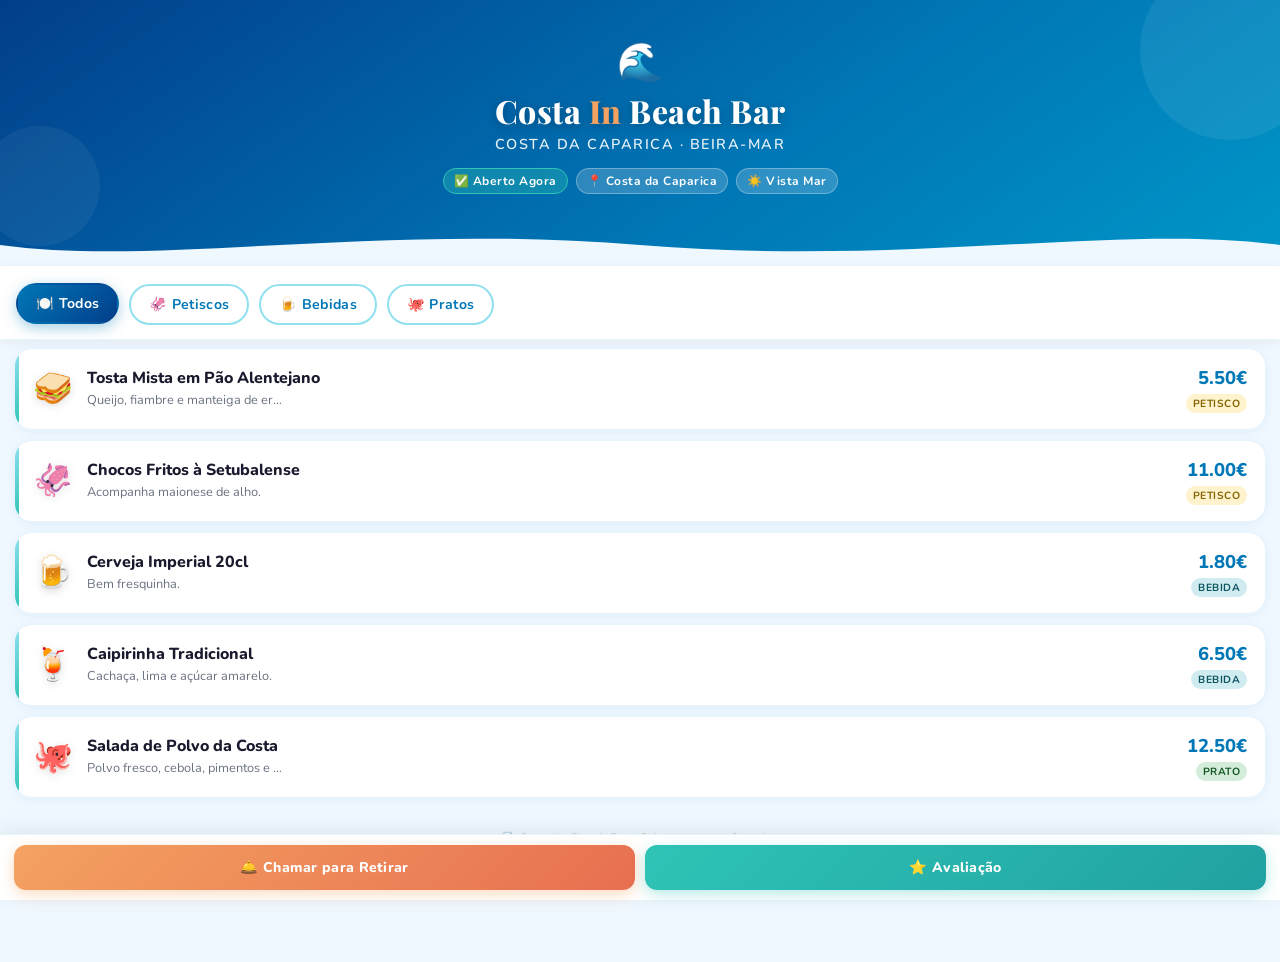
==== index.html @ e895577c "🌊 Costa In Beach Bar — Ementa digital com design beach bar" ====
<!DOCTYPE html>
<html lang="pt">
<head>
  <meta charset="UTF-8">
  <meta name="viewport" content="width=device-width, initial-scale=1.0">

  <!-- SEO Básico para Pesquisa Local -->
  <title>Costa In Beach Bar | Ementa & Reservas</title>
  <meta name="description" content="Desfrute dos melhores petiscos, bebidas e refeições à beira-mar na Costa da Caparica. Faça a sua reserva online.">
  <meta name="keywords" content="beach bar caparica, restaurante praia caparica, ementa costa in, reservas praia">
  <meta name="theme-color" content="#0077b6">

  <!-- SEO Avançado: Dados Estruturados Schema.org para o Google -->
  <script type="application/ld+json">
  {
    "@context": "https://schema.org",
    "@type": "BarOrPub",
    "name": "Costa In Beach Bar",
    "image": "https://oddmenu.com/images/default.jpg",
    "telephone": "+351912345678",
    "address": {
      "@type": "PostalAddress",
      "addressLocality": "Costa da Caparica",
      "addressRegion": "Setúbal",
      "addressCountry": "PT"
    },
    "servesCuisine": ["Petiscos", "Bebidas", "Peixe Fresco"],
    "priceRange": "€€"
  }
  </script>

  <link rel="stylesheet" href="style.css">
</head>
<body>

  <!-- ===== CABEÇALHO ===== -->
  <header class="header">
    <div class="header-logo">🌊</div>
    <h1>Costa <span>In</span> Beach Bar</h1>
    <p class="header-sub">Costa da Caparica · Beira-Mar</p>
    <div class="header-badges">
      <span class="badge badge-open">✅ Aberto Agora</span>
      <span class="badge">📍 Costa da Caparica</span>
      <span class="badge">☀️ Vista Mar</span>
    </div>

    <!-- Onda decorativa no fundo do header -->
    <div class="wave-container">
      <svg viewBox="0 0 1200 44" preserveAspectRatio="none" xmlns="http://www.w3.org/2000/svg">
        <path d="M0,22 C150,44 350,0 600,22 C850,44 1050,0 1200,22 L1200,44 L0,44 Z" fill="#f0f8ff"/>
      </svg>
    </div>
  </header>

  <!-- ===== FILTRO DE CATEGORIAS ===== -->
  <nav class="categories" id="categoryTabs">
    <button class="tab active" onclick="filtrarMenu('todos')">🍽️ Todos</button>
    <button class="tab" onclick="filtrarMenu('Petiscos')">🦑 Petiscos</button>
    <button class="tab" onclick="filtrarMenu('Bebidas')">🍺 Bebidas</button>
    <button class="tab" onclick="filtrarMenu('Pratos')">🐙 Pratos</button>
  </nav>

  <!-- ===== LISTA DE ITENS DO MENU ===== -->
  <main class="menu-container" id="menuList">
    <!-- Itens inseridos dinamicamente pelo JavaScript -->
  </main>

  <!-- Footer discreto -->
  <footer class="footer">🌊 Costa In Beach Bar · Feito com ♥ na Caparica</footer>

  <!-- ===== AÇÕES RÁPIDAS ===== -->
  <div class="action-bar">
    <button class="btn btn-call" onclick="abrirModalChamar()">🛎️ Chamar para Retirar</button>
    <button class="btn btn-review" onclick="abrirModalAvaliacao()">⭐ Avaliação</button>
  </div>

  <!-- ===== MODAL: Chamar para Retirar ===== -->
  <div id="modalChamar" class="modal">
    <div class="modal-content">
      <h3>🛎️ Chamar Funcionário</h3>
      <p>Indica a tua mesa ou nome para sabermos quem retirar o pedido:</p>
      <input type="text" id="identificacaoCliente" placeholder="Ex: Mesa 4 ou João">
      <button class="btn btn-call" onclick="enviarChamadaWhatsApp()">📲 Enviar no WhatsApp</button>
      <button class="btn btn-close" onclick="fecharModais()">Cancelar</button>
    </div>
  </div>

  <!-- ===== MODAL: Agradecimento + Google Review ===== -->
  <div id="modalAvaliacao" class="modal">
    <div class="modal-content">
      <h3>⭐ Agradecimento & Avaliação</h3>
      <p>Insere o telemóvel do cliente para enviar um agradecimento com o link de avaliação do Google:</p>
      <input type="tel" id="telefoneCliente" placeholder="Ex: 351912345678">
      <button class="btn btn-review" onclick="enviarLinkAvaliacao()">💬 Enviar via WhatsApp</button>
      <button class="btn btn-close" onclick="fecharModais()">Fechar</button>
    </div>
  </div>

  <script src="app.js"></script>
</body>
</html>
---- style.css ----
/* ============================================================
   Costa In Beach Bar — Design System
   Paleta: Oceano Azul + Areia Dourada + Coral Tropical
   ============================================================ */

@import url('https://fonts.googleapis.com/css2?family=Playfair+Display:wght@700;800&family=Nunito:wght@400;600;700;800&display=swap');

:root {
  --ocean:      #0077b6;
  --ocean-deep: #023e8a;
  --ocean-light:#90e0ef;
  --ocean-pale: #caf0f8;
  --sand:       #f4a261;
  --sand-light: #fef3e2;
  --coral:      #e63946;
  --coral-soft: #ff6b6b;
  --teal:       #2ec4b6;
  --white:      #ffffff;
  --text:       #1a1a2e;
  --text-muted: #6b7280;
  --bg:         #f0f8ff;
  --card-bg:    #ffffff;
  --radius-lg:  18px;
  --radius-md:  12px;
  --shadow-sm:  0 2px 10px rgba(0,119,182,0.08);
  --shadow-md:  0 6px 24px rgba(0,119,182,0.14);
  --shadow-lg:  0 12px 40px rgba(0,119,182,0.18);
}

* {
  margin: 0;
  padding: 0;
  box-sizing: border-box;
}

body {
  font-family: 'Nunito', -apple-system, sans-serif;
  background: var(--bg);
  color: var(--text);
  padding-bottom: 100px;
  min-height: 100vh;
}

/* ============================================================
   HEADER — Gradiente Oceano com onda SVG no fundo
   ============================================================ */
.header {
  position: relative;
  background: linear-gradient(145deg, var(--ocean-deep) 0%, var(--ocean) 60%, #0096c7 100%);
  color: var(--white);
  text-align: center;
  padding: 36px 20px 72px;
  overflow: hidden;
}

/* Círculos decorativos de brilho */
.header::before {
  content: '';
  position: absolute;
  top: -40px; right: -40px;
  width: 180px; height: 180px;
  border-radius: 50%;
  background: rgba(255,255,255,0.07);
}

.header::after {
  content: '';
  position: absolute;
  bottom: 20px; left: -20px;
  width: 120px; height: 120px;
  border-radius: 50%;
  background: rgba(255,255,255,0.05);
}

.header-logo {
  font-size: 2.4rem;
  margin-bottom: 4px;
  position: relative;
  z-index: 1;
}

.header h1 {
  font-family: 'Playfair Display', serif;
  font-size: 2rem;
  font-weight: 800;
  letter-spacing: 0.5px;
  line-height: 1.1;
  position: relative;
  z-index: 1;
  text-shadow: 0 2px 10px rgba(0,0,0,0.25);
}

.header h1 span {
  color: var(--sand);
}

.header-sub {
  font-size: 0.9rem;
  font-weight: 600;
  margin-top: 6px;
  opacity: 0.9;
  letter-spacing: 1.5px;
  text-transform: uppercase;
  position: relative;
  z-index: 1;
}

/* Badge aberto/location */
.header-badges {
  display: flex;
  justify-content: center;
  gap: 8px;
  margin-top: 14px;
  flex-wrap: wrap;
  position: relative;
  z-index: 1;
}

.badge {
  background: rgba(255,255,255,0.18);
  border: 1px solid rgba(255,255,255,0.3);
  backdrop-filter: blur(4px);
  color: #fff;
  font-size: 0.75rem;
  font-weight: 700;
  padding: 4px 10px;
  border-radius: 20px;
  letter-spacing: 0.5px;
}

.badge-open {
  background: rgba(46, 196, 182, 0.35);
  border-color: var(--teal);
  color: #fff;
}

/* Onda SVG no fundo do header */
.wave-container {
  position: absolute;
  bottom: -1px; left: 0; right: 0;
  line-height: 0;
  z-index: 2;
}

.wave-container svg {
  display: block;
  width: 100%;
  height: 44px;
}

/* ============================================================
   CATEGORIAS — Tabs com scroll horizontal
   ============================================================ */
.categories {
  display: flex;
  overflow-x: auto;
  gap: 10px;
  padding: 18px 16px 14px;
  background: var(--white);
  border-bottom: 1px solid #e8f4fb;
  scrollbar-width: none;
  -ms-overflow-style: none;
  position: sticky;
  top: 0;
  z-index: 10;
  box-shadow: 0 2px 12px rgba(0,0,0,0.06);
}

.categories::-webkit-scrollbar { display: none; }

.tab {
  display: flex;
  align-items: center;
  gap: 6px;
  padding: 9px 18px;
  border: 2px solid var(--ocean-light);
  border-radius: 24px;
  background: transparent;
  color: var(--ocean);
  cursor: pointer;
  white-space: nowrap;
  font-weight: 700;
  font-size: 0.88rem;
  font-family: 'Nunito', sans-serif;
  transition: all 0.22s ease;
  letter-spacing: 0.3px;
}

.tab:hover {
  border-color: var(--ocean);
  background: var(--ocean-pale);
  transform: translateY(-1px);
}

.tab.active {
  background: linear-gradient(135deg, var(--ocean) 0%, var(--ocean-deep) 100%);
  border-color: transparent;
  color: var(--white);
  box-shadow: 0 4px 14px rgba(0,119,182,0.35);
  transform: translateY(-1px);
}

/* ============================================================
   SECTION LABEL (cabeçalho da categoria)
   ============================================================ */
.section-label {
  display: flex;
  align-items: center;
  gap: 10px;
  padding: 20px 16px 8px;
  color: var(--ocean-deep);
}

.section-label span {
  font-family: 'Playfair Display', serif;
  font-size: 1.15rem;
  font-weight: 700;
}

.section-label::after {
  content: '';
  flex: 1;
  height: 2px;
  background: linear-gradient(90deg, var(--ocean-light), transparent);
  border-radius: 2px;
}

/* ============================================================
   MENU — Cards
   ============================================================ */
.menu-container {
  padding: 8px 14px 16px;
  display: flex;
  flex-direction: column;
  gap: 10px;
}

.menu-card {
  display: flex;
  justify-content: space-between;
  align-items: center;
  background: var(--card-bg);
  padding: 16px 18px;
  border-radius: var(--radius-lg);
  box-shadow: var(--shadow-sm);
  border: 1.5px solid #e8f4fb;
  transition: all 0.22s ease;
  gap: 12px;
  position: relative;
  overflow: hidden;
}

.menu-card::before {
  content: '';
  position: absolute;
  top: 0; left: 0;
  width: 4px; height: 100%;
  background: linear-gradient(180deg, var(--ocean-light), var(--teal));
  border-radius: 4px 0 0 4px;
}

.menu-card:hover {
  box-shadow: var(--shadow-md);
  border-color: var(--ocean-light);
  transform: translateY(-2px);
}

.menu-card-left {
  display: flex;
  align-items: center;
  gap: 14px;
  flex: 1;
  min-width: 0;
}

.menu-emoji {
  font-size: 2rem;
  flex-shrink: 0;
  line-height: 1;
  filter: drop-shadow(0 2px 4px rgba(0,0,0,0.12));
}

.menu-info {
  min-width: 0;
}

.menu-info h4 {
  font-size: 1rem;
  font-weight: 800;
  margin-bottom: 3px;
  color: var(--text);
  line-height: 1.3;
}

.menu-info p {
  font-size: 0.8rem;
  color: var(--text-muted);
  line-height: 1.4;
  white-space: nowrap;
  overflow: hidden;
  text-overflow: ellipsis;
  max-width: 200px;
}

.menu-price-wrap {
  display: flex;
  flex-direction: column;
  align-items: flex-end;
  gap: 4px;
  flex-shrink: 0;
}

.menu-price {
  font-weight: 800;
  font-size: 1.15rem;
  color: var(--ocean);
  font-family: 'Nunito', sans-serif;
  white-space: nowrap;
}

.menu-tag {
  font-size: 0.65rem;
  font-weight: 700;
  padding: 2px 7px;
  border-radius: 10px;
  text-transform: uppercase;
  letter-spacing: 0.5px;
}

.menu-tag-petisco  { background: #fff3cd; color: #856404; }
.menu-tag-bebida   { background: #d1ecf1; color: #0c5460; }
.menu-tag-prato    { background: #d4edda; color: #155724; }

/* ============================================================
   BARRA FIXA INFERIOR
   ============================================================ */
.action-bar {
  position: fixed;
  bottom: 0;
  left: 0;
  right: 0;
  background: var(--white);
  border-top: 1.5px solid #e8f4fb;
  display: flex;
  padding: 10px 14px;
  gap: 10px;
  box-shadow: 0 -4px 20px rgba(0,0,0,0.08);
  z-index: 100;
}

.btn {
  flex: 1;
  display: flex;
  align-items: center;
  justify-content: center;
  gap: 7px;
  padding: 13px 10px;
  border: none;
  border-radius: var(--radius-md);
  font-size: 0.88rem;
  font-weight: 800;
  font-family: 'Nunito', sans-serif;
  cursor: pointer;
  transition: all 0.2s ease;
  letter-spacing: 0.3px;
}

.btn:active {
  transform: scale(0.96);
}

.btn-call {
  background: linear-gradient(135deg, #f4a261 0%, #e76f51 100%);
  color: var(--white);
  box-shadow: 0 4px 14px rgba(244,162,97,0.4);
}

.btn-call:hover {
  box-shadow: 0 6px 20px rgba(244,162,97,0.5);
  transform: translateY(-1px);
}

.btn-review {
  background: linear-gradient(135deg, var(--teal) 0%, #21a1a1 100%);
  color: var(--white);
  box-shadow: 0 4px 14px rgba(46,196,182,0.35);
}

.btn-review:hover {
  box-shadow: 0 6px 20px rgba(46,196,182,0.45);
  transform: translateY(-1px);
}

.btn-close {
  background: #f1f5f9;
  color: var(--text-muted);
  margin-top: 4px;
}

/* ============================================================
   MODAIS
   ============================================================ */
.modal {
  display: none;
  position: fixed;
  top: 0; left: 0; width: 100%; height: 100%;
  background: rgba(2,62,138,0.45);
  backdrop-filter: blur(5px);
  justify-content: center;
  align-items: flex-end;
  padding: 0;
  z-index: 999;
  animation: fadeInModal 0.2s ease;
}

@keyframes fadeInModal {
  from { opacity: 0; }
  to   { opacity: 1; }
}

.modal-content {
  background: var(--white);
  padding: 28px 24px 32px;
  border-radius: 24px 24px 0 0;
  width: 100%;
  max-width: 480px;
  display: flex;
  flex-direction: column;
  gap: 12px;
  animation: slideUp 0.28s cubic-bezier(0.34, 1.56, 0.64, 1);
  position: relative;
}

@keyframes slideUp {
  from { transform: translateY(100%); }
  to   { transform: translateY(0); }
}

/* Puxador do modal */
.modal-content::before {
  content: '';
  display: block;
  width: 44px; height: 5px;
  background: #d1d9e0;
  border-radius: 3px;
  margin: -12px auto 8px;
}

.modal-content h3 {
  font-family: 'Playfair Display', serif;
  font-size: 1.3rem;
  color: var(--ocean-deep);
  font-weight: 700;
  text-align: center;
}

.modal-content p {
  font-size: 0.88rem;
  color: var(--text-muted);
  text-align: center;
  line-height: 1.5;
}

.modal-content input {
  padding: 14px 16px;
  border: 2px solid #e2e8f0;
  border-radius: var(--radius-md);
  font-size: 1rem;
  font-family: 'Nunito', sans-serif;
  font-weight: 600;
  transition: border-color 0.2s;
  outline: none;
  color: var(--text);
}

.modal-content input:focus {
  border-color: var(--ocean-light);
  box-shadow: 0 0 0 3px rgba(0,119,182,0.1);
}

.modal-content input::placeholder {
  color: #b0b9c5;
  font-weight: 500;
}

/* ============================================================
   EMPTY STATE
   ============================================================ */
.empty-state {
  text-align: center;
  padding: 48px 24px;
  color: var(--text-muted);
}

.empty-state .empty-icon {
  font-size: 3rem;
  margin-bottom: 12px;
}

.empty-state p {
  font-size: 0.95rem;
  font-weight: 600;
}

/* ============================================================
   FOOTER SIMPLES
   ============================================================ */
.footer {
  text-align: center;
  padding: 16px;
  font-size: 0.75rem;
  color: #adb5bd;
  font-weight: 600;
  letter-spacing: 0.5px;
}
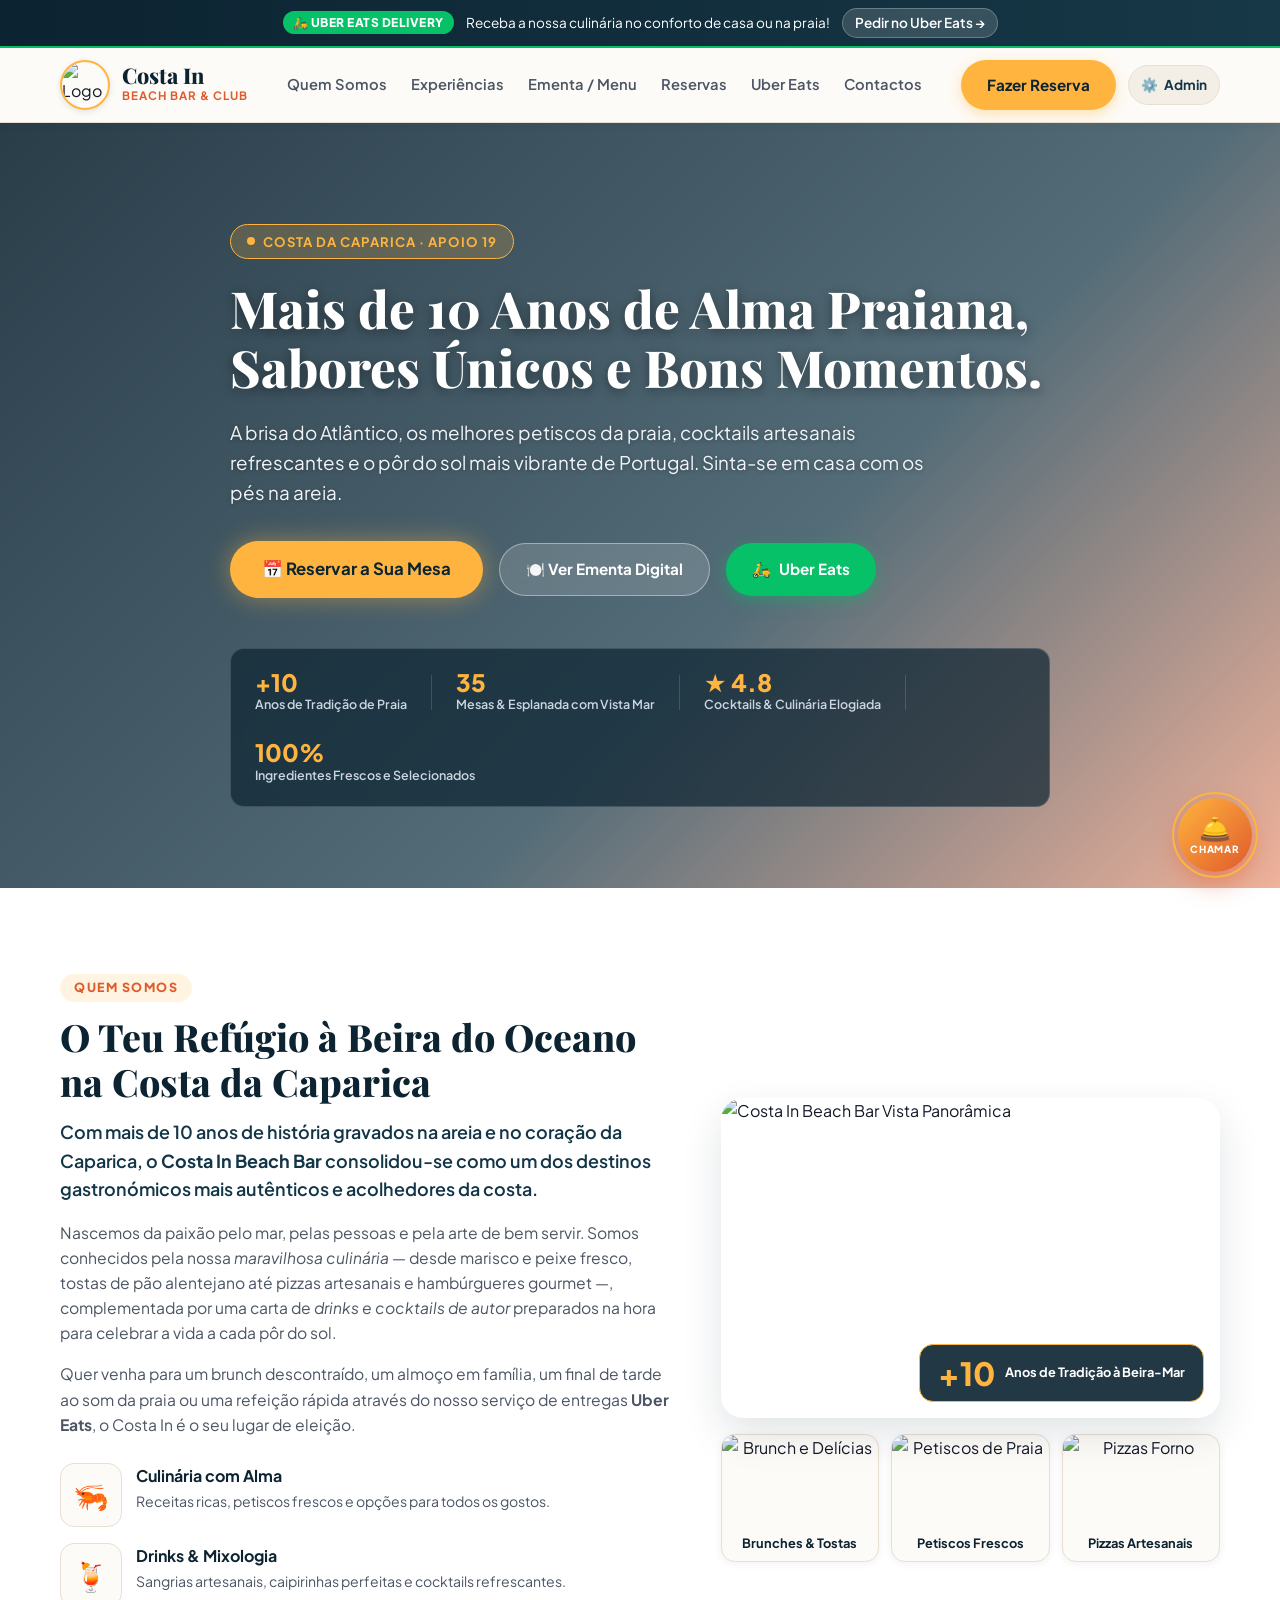
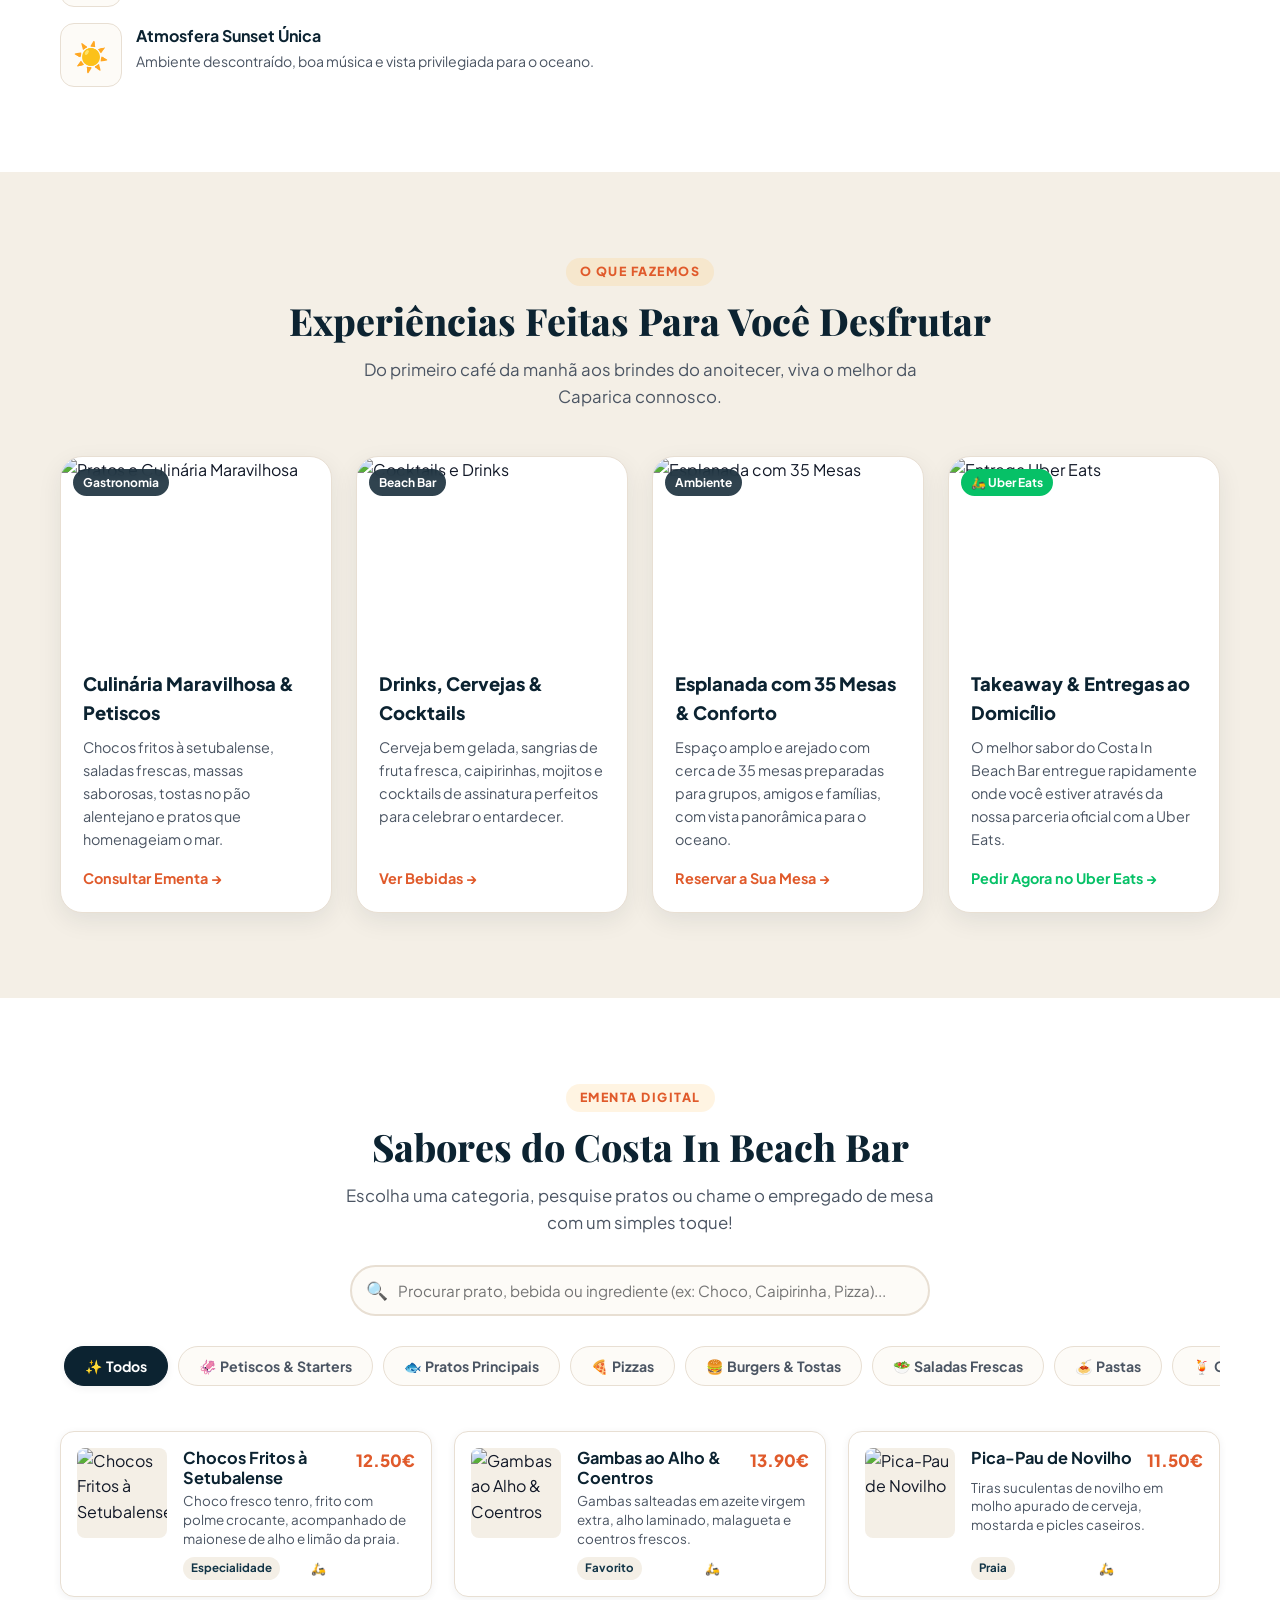
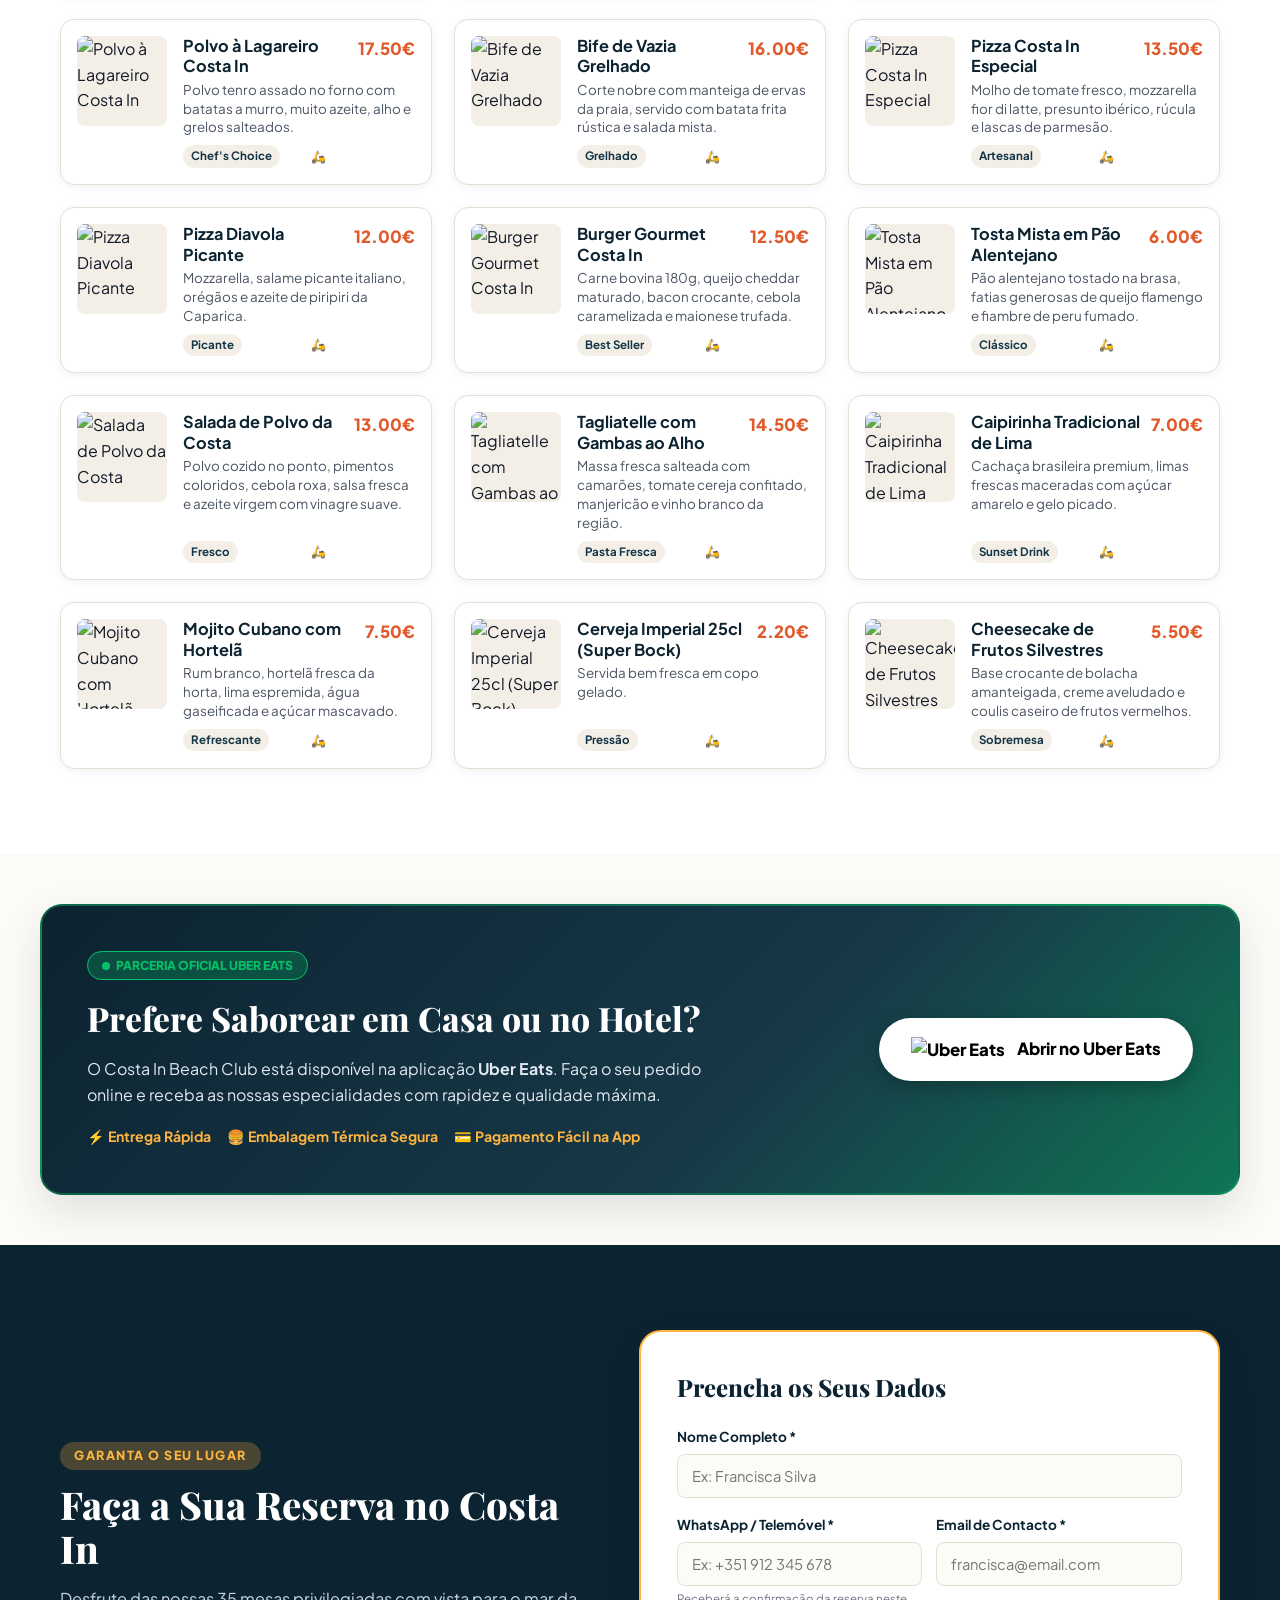
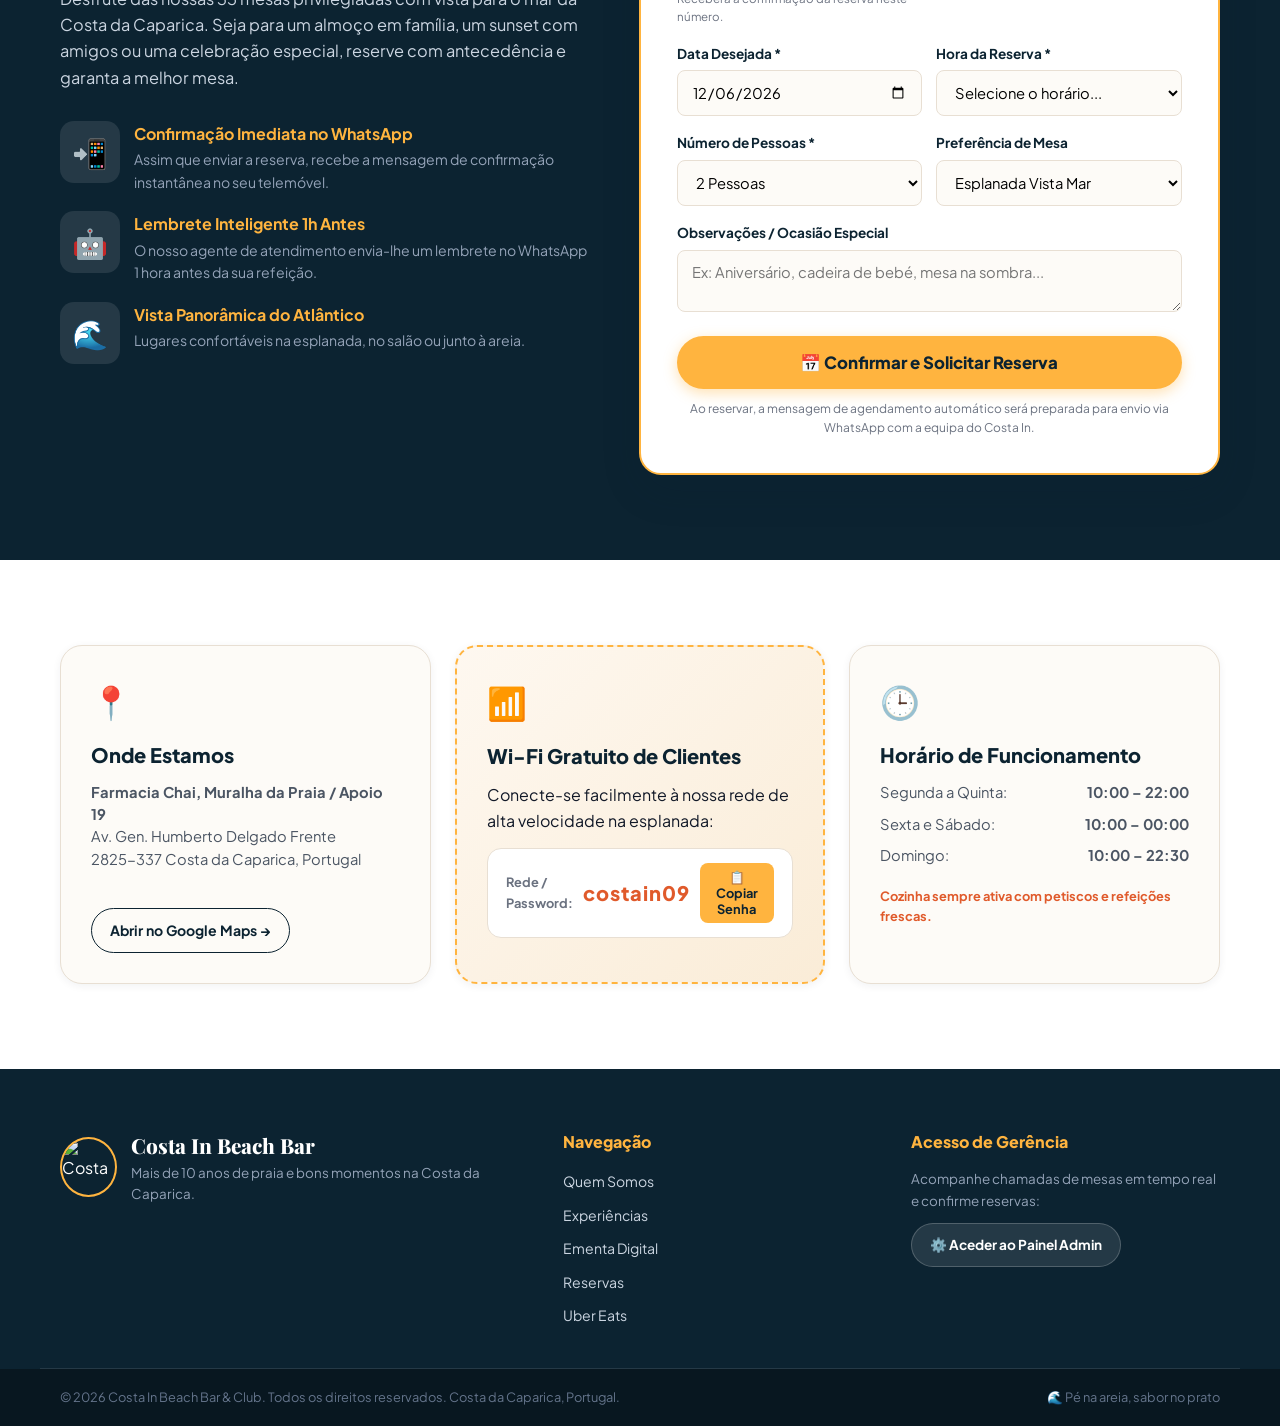
==== commit 0483ac91: "feat: landing page completa, ementa digital, reservas e painel admin em tempo real" ====
--- a/index.html
+++ b/index.html
@@ -2,100 +2,622 @@
 <html lang="pt">
 <head>
   <meta charset="UTF-8">
-  <meta name="viewport" content="width=device-width, initial-scale=1.0">
-
-  <!-- SEO Básico para Pesquisa Local -->
-  <title>Costa In Beach Bar | Ementa & Reservas</title>
-  <meta name="description" content="Desfrute dos melhores petiscos, bebidas e refeições à beira-mar na Costa da Caparica. Faça a sua reserva online.">
-  <meta name="keywords" content="beach bar caparica, restaurante praia caparica, ementa costa in, reservas praia">
-  <meta name="theme-color" content="#0077b6">
-
-  <!-- SEO Avançado: Dados Estruturados Schema.org para o Google -->
-  <script type="application/ld+json">
-  {
-    "@context": "https://schema.org",
-    "@type": "BarOrPub",
-    "name": "Costa In Beach Bar",
-    "image": "https://oddmenu.com/images/default.jpg",
-    "telephone": "+351912345678",
-    "address": {
-      "@type": "PostalAddress",
-      "addressLocality": "Costa da Caparica",
-      "addressRegion": "Setúbal",
-      "addressCountry": "PT"
-    },
-    "servesCuisine": ["Petiscos", "Bebidas", "Peixe Fresco"],
-    "priceRange": "€€"
-  }
-  </script>
+  <meta name="viewport" content="width=device-width, initial-scale=1.0, maximum-scale=5.0">
+
+  <!-- SEO & Metadados -->
+  <title>Costa In Beach Bar & Club | Costa da Caparica</title>
+  <meta name="description" content="Com mais de 10 anos de praia na Costa da Caparica, o Costa In Beach Bar é conhecido pela sua culinária maravilhosa, drinks únicos, sunsets inesquecíveis e entregas pelo Uber Eats.">
+  <meta name="keywords" content="costa in beach bar, costa da caparica restaurante, beach club caparica, reservas costa in, uber eats costa in beach bar">
+  <meta name="theme-color" content="#ffb43f">
+
+  <!-- Google Fonts: Playfair Display + Rubik + Plus Jakarta Sans -->
+  <link rel="preconnect" href="https://fonts.googleapis.com">
+  <link rel="preconnect" href="https://fonts.gstatic.com" crossorigin>
+  <link href="https://fonts.googleapis.com/css2?family=Playfair+Display:ital,wght@0,600;0,700;0,800;1,600&family=Plus+Jakarta+Sans:wght@400;500;600;700;800&family=Rubik:wght@400;500;600;700&display=swap" rel="stylesheet">
 
   <link rel="stylesheet" href="style.css">
 </head>
 <body>
 
-  <!-- ===== CABEÇALHO ===== -->
-  <header class="header">
-    <div class="header-logo">🌊</div>
-    <h1>Costa <span>In</span> Beach Bar</h1>
-    <p class="header-sub">Costa da Caparica · Beira-Mar</p>
-    <div class="header-badges">
-      <span class="badge badge-open">✅ Aberto Agora</span>
-      <span class="badge">📍 Costa da Caparica</span>
-      <span class="badge">☀️ Vista Mar</span>
-    </div>
-
-    <!-- Onda decorativa no fundo do header -->
-    <div class="wave-container">
-      <svg viewBox="0 0 1200 44" preserveAspectRatio="none" xmlns="http://www.w3.org/2000/svg">
-        <path d="M0,22 C150,44 350,0 600,22 C850,44 1050,0 1200,22 L1200,44 L0,44 Z" fill="#f0f8ff"/>
-      </svg>
+  <!-- ===== BARRA SUPERIOR: UBER EATS DELIVERY ===== -->
+  <aside class="top-announcement">
+    <div class="container announcement-content">
+      <span class="delivery-badge">🛵 UBER EATS DELIVERY</span>
+      <p>Receba a nossa culinária no conforto de casa ou na praia!</p>
+      <a href="https://www.ubereats.com/pt-en/store/costa-in-beach-club/j9DAntXeTrCOyTynN_Exfg?srsltid=AYCX9vIeUFoIWbxunwOSEhuOVMgpFiL8JHHTA4WefKUHWAuq8098JEnL" 
+         target="_blank" rel="noopener noreferrer" class="btn-ubereats-sm">
+        Pedir no Uber Eats &rarr;
+      </a>
+    </div>
+  </aside>
+
+  <!-- ===== CABEÇALHO / NAVBAR ===== -->
+  <header class="navbar" id="navbar">
+    <div class="container nav-container">
+      <a href="#hero" class="nav-logo">
+        <img src="https://dyj6gt4964deb.cloudfront.net/images/1d1ddb83-065b-4f1d-8e0c-fffc8f2f9fbe.jpeg" alt="Logo Costa In Beach Bar" class="logo-img">
+        <div class="logo-text">
+          <span class="brand-title">Costa In</span>
+          <span class="brand-sub">Beach Bar & Club</span>
+        </div>
+      </a>
+
+      <!-- Menu de Navegação Desktop -->
+      <nav class="nav-links">
+        <a href="#quem-somos">Quem Somos</a>
+        <a href="#servicos">Experiências</a>
+        <a href="#menu-secao">Ementa / Menu</a>
+        <a href="#reservas">Reservas</a>
+        <a href="#ubereats">Uber Eats</a>
+        <a href="#localizacao">Contactos</a>
+      </nav>
+
+      <!-- Botões de Ação na Nav -->
+      <div class="nav-actions">
+        <a href="#reservas" class="btn btn-primary">Fazer Reserva</a>
+        <a href="admin.html" class="btn-admin-link" title="Área de Gerência / Administrador">
+          <span class="admin-icon">⚙️</span>
+          <span class="admin-label">Admin</span>
+        </a>
+      </div>
+
+      <!-- Menu Mobile Hambúrguer -->
+      <button class="mobile-menu-btn" id="mobileMenuBtn" aria-label="Abrir Menu">
+        <span></span>
+        <span></span>
+        <span></span>
+      </button>
+    </div>
+
+    <!-- Gaveta Mobile -->
+    <div class="mobile-drawer" id="mobileDrawer">
+      <a href="#quem-somos" class="mobile-link">Quem Somos</a>
+      <a href="#servicos" class="mobile-link">Experiências</a>
+      <a href="#menu-secao" class="mobile-link">Ementa / Menu</a>
+      <a href="#reservas" class="mobile-link">Fazer Reserva</a>
+      <a href="https://www.ubereats.com/pt-en/store/costa-in-beach-club/j9DAntXeTrCOyTynN_Exfg?srsltid=AYCX9vIeUFoIWbxunwOSEhuOVMgpFiL8JHHTA4WefKUHWAuq8098JEnL" target="_blank" class="mobile-link uber-highlight">🛵 Pedir no Uber Eats</a>
+      <a href="#localizacao" class="mobile-link">Onde Estamos & Wi-Fi</a>
+      <a href="admin.html" class="mobile-link admin-nav-link">⚙️ Painel do Gerente (Admin)</a>
     </div>
   </header>
 
-  <!-- ===== FILTRO DE CATEGORIAS ===== -->
-  <nav class="categories" id="categoryTabs">
-    <button class="tab active" onclick="filtrarMenu('todos')">🍽️ Todos</button>
-    <button class="tab" onclick="filtrarMenu('Petiscos')">🦑 Petiscos</button>
-    <button class="tab" onclick="filtrarMenu('Bebidas')">🍺 Bebidas</button>
-    <button class="tab" onclick="filtrarMenu('Pratos')">🐙 Pratos</button>
-  </nav>
-
-  <!-- ===== LISTA DE ITENS DO MENU ===== -->
-  <main class="menu-container" id="menuList">
-    <!-- Itens inseridos dinamicamente pelo JavaScript -->
-  </main>
-
-  <!-- Footer discreto -->
-  <footer class="footer">🌊 Costa In Beach Bar · Feito com ♥ na Caparica</footer>
-
-  <!-- ===== AÇÕES RÁPIDAS ===== -->
-  <div class="action-bar">
-    <button class="btn btn-call" onclick="abrirModalChamar()">🛎️ Chamar para Retirar</button>
-    <button class="btn btn-review" onclick="abrirModalAvaliacao()">⭐ Avaliação</button>
+  <!-- ===== HERO SECTION ===== -->
+  <section class="hero" id="hero">
+    <div class="hero-overlay"></div>
+    <div class="container hero-content">
+      <div class="hero-tag">
+        <span class="pulse-dot"></span> Costa da Caparica · Apoio 19
+      </div>
+      <h1 class="hero-title">Mais de 10 Anos de Alma Praiana, Sabores Únicos e Bons Momentos.</h1>
+      <p class="hero-desc">
+        A brisa do Atlântico, os melhores petiscos da praia, cocktails artesanais refrescantes e o pôr do sol mais vibrante de Portugal. Sinta-se em casa com os pés na areia.
+      </p>
+
+      <div class="hero-buttons">
+        <a href="#reservas" class="btn btn-hero-primary">📅 Reservar a Sua Mesa</a>
+        <a href="#menu-secao" class="btn btn-hero-secondary">🍽️ Ver Ementa Digital</a>
+        <a href="https://www.ubereats.com/pt-en/store/costa-in-beach-club/j9DAntXeTrCOyTynN_Exfg?srsltid=AYCX9vIeUFoIWbxunwOSEhuOVMgpFiL8JHHTA4WefKUHWAuq8098JEnL" 
+           target="_blank" rel="noopener noreferrer" class="btn btn-hero-uber">
+          <span>🛵</span> Uber Eats
+        </a>
+      </div>
+
+      <!-- Quick Highlights Bar -->
+      <div class="hero-stats">
+        <div class="stat-item">
+          <span class="stat-number">+10</span>
+          <span class="stat-label">Anos de Tradição de Praia</span>
+        </div>
+        <div class="stat-divider"></div>
+        <div class="stat-item">
+          <span class="stat-number">35</span>
+          <span class="stat-label">Mesas & Esplanada com Vista Mar</span>
+        </div>
+        <div class="stat-divider"></div>
+        <div class="stat-item">
+          <span class="stat-number">★ 4.8</span>
+          <span class="stat-label">Cocktails & Culinária Elogiada</span>
+        </div>
+        <div class="stat-divider"></div>
+        <div class="stat-item">
+          <span class="stat-number">100%</span>
+          <span class="stat-label">Ingredientes Frescos e Selecionados</span>
+        </div>
+      </div>
+    </div>
+  </section>
+
+  <!-- ===== QUEM SOMOS NÓS ===== -->
+  <section class="about-section" id="quem-somos">
+    <div class="container about-grid">
+      <div class="about-text-col">
+        <div class="section-badge">QUEM SOMOS</div>
+        <h2 class="section-title">O Teu Refúgio à Beira do Oceano na Costa da Caparica</h2>
+        <p class="about-lead">
+          Com mais de 10 anos de história gravados na areia e no coração da Caparica, o <strong>Costa In Beach Bar</strong> consolidou-se como um dos destinos gastronómicos mais autênticos e acolhedores da costa.
+        </p>
+        <p class="about-paragraph">
+          Nascemos da paixão pelo mar, pelas pessoas e pela arte de bem servir. Somos conhecidos pela nossa <em>maravilhosa culinária</em> — desde marisco e peixe fresco, tostas de pão alentejano até pizzas artesanais e hambúrgueres gourmet —, complementada por uma carta de <em>drinks e cocktails de autor</em> preparados na hora para celebrar a vida a cada pôr do sol.
+        </p>
+        <p class="about-paragraph">
+          Quer venha para um brunch descontraído, um almoço em família, um final de tarde ao som da praia ou uma refeição rápida através do nosso serviço de entregas <strong>Uber Eats</strong>, o Costa In é o seu lugar de eleição.
+        </p>
+        <div class="about-features">
+          <div class="feature-item">
+            <span class="feature-icon">🦐</span>
+            <div>
+              <h4>Culinária com Alma</h4>
+              <p>Receitas ricas, petiscos frescos e opções para todos os gostos.</p>
+            </div>
+          </div>
+          <div class="feature-item">
+            <span class="feature-icon">🍹</span>
+            <div>
+              <h4>Drinks & Mixologia</h4>
+              <p>Sangrias artesanais, caipirinhas perfeitas e cocktails refrescantes.</p>
+            </div>
+          </div>
+          <div class="feature-item">
+            <span class="feature-icon">☀️</span>
+            <div>
+              <h4>Atmosfera Sunset Única</h4>
+              <p>Ambiente descontraído, boa música e vista privilegiada para o oceano.</p>
+            </div>
+          </div>
+        </div>
+      </div>
+
+      <div class="about-visual-col">
+        <div class="about-card-banner">
+          <img src="https://dyj6gt4964deb.cloudfront.net/images/16230ac9-dcb9-4224-a988-2d61c60b96ae.jpeg" alt="Costa In Beach Bar Vista Panorâmica" class="about-main-photo">
+          <div class="experience-badge">
+            <span class="badge-big">+10</span>
+            <span class="badge-text">Anos de Tradição à Beira-Mar</span>
+          </div>
+        </div>
+        <div class="about-mini-cards">
+          <div class="mini-card">
+            <img src="https://dyj6gt4964deb.cloudfront.net/images/b74eb4ca-c085-456d-945c-a983a25785ca.jpeg" alt="Brunch e Delícias">
+            <span>Brunches & Tostas</span>
+          </div>
+          <div class="mini-card">
+            <img src="https://dyj6gt4964deb.cloudfront.net/images/7bf22938-6efb-432b-8ce4-8428edd068f8.jpeg" alt="Petiscos de Praia">
+            <span>Petiscos Frescos</span>
+          </div>
+          <div class="mini-card">
+            <img src="https://dyj6gt4964deb.cloudfront.net/images/77c7336b-3959-4d14-812f-0f8b8b951a5c.jpeg" alt="Pizzas Forno">
+            <span>Pizzas Artesanais</span>
+          </div>
+        </div>
+      </div>
+    </div>
+  </section>
+
+  <!-- ===== NOSSOS SERVIÇOS & EXPERIÊNCIAS ===== -->
+  <section class="services-section" id="servicos">
+    <div class="container">
+      <div class="section-header text-center">
+        <span class="section-badge">O QUE FAZEMOS</span>
+        <h2 class="section-title">Experiências Feitas Para Você Desfrutar</h2>
+        <p class="section-subtitle">Do primeiro café da manhã aos brindes do anoitecer, viva o melhor da Caparica connosco.</p>
+      </div>
+
+      <div class="services-grid">
+        <!-- Serviço 1: Petiscos & Gastronomia -->
+        <article class="service-card">
+          <div class="service-img-wrap">
+            <img src="https://dyj6gt4964deb.cloudfront.net/images/7f4e0499-f35c-4fec-a4e7-69a370eb5e8b.jpeg" alt="Pratos e Culinária Maravilhosa">
+            <span class="service-tag">Gastronomia</span>
+          </div>
+          <div class="service-info">
+            <h3>Culinária Maravilhosa & Petiscos</h3>
+            <p>Chocos fritos à setubalense, saladas frescas, massas saborosas, tostas no pão alentejano e pratos que homenageiam o mar.</p>
+            <a href="#menu-secao" class="service-link">Consultar Ementa &rarr;</a>
+          </div>
+        </article>
+
+        <!-- Serviço 2: Cocktails & Sunset Bar -->
+        <article class="service-card">
+          <div class="service-img-wrap">
+            <img src="https://dyj6gt4964deb.cloudfront.net/images/ebe04665-e7f2-4e4e-8679-c4f14237f811.jpeg" alt="Cocktails e Drinks">
+            <span class="service-tag">Beach Bar</span>
+          </div>
+          <div class="service-info">
+            <h3>Drinks, Cervejas & Cocktails</h3>
+            <p>Cerveja bem gelada, sangrias de fruta fresca, caipirinhas, mojitos e cocktails de assinatura perfeitos para celebrar o entardecer.</p>
+            <a href="#menu-secao" class="service-link">Ver Bebidas &rarr;</a>
+          </div>
+        </article>
+
+        <!-- Serviço 3: Esplanada e Mesas Pé na Areia -->
+        <article class="service-card">
+          <div class="service-img-wrap">
+            <img src="https://dyj6gt4964deb.cloudfront.net/images/crop-a8266a99-cc0c-4fb9-a9aa-31f64d62c3c0.jpeg" alt="Esplanada com 35 Mesas">
+            <span class="service-tag">Ambiente</span>
+          </div>
+          <div class="service-info">
+            <h3>Esplanada com 35 Mesas & Conforto</h3>
+            <p>Espaço amplo e arejado com cerca de 35 mesas preparadas para grupos, amigos e famílias, com vista panorâmica para o oceano.</p>
+            <a href="#reservas" class="service-link">Reservar a Sua Mesa &rarr;</a>
+          </div>
+        </article>
+
+        <!-- Serviço 4: Entregas Uber Eats -->
+        <article class="service-card highlight-uber-card">
+          <div class="service-img-wrap">
+            <img src="https://dyj6gt4964deb.cloudfront.net/images/4764230c-1660-4584-9dee-2276d61021ac.jpeg" alt="Entrega Uber Eats">
+            <span class="service-tag uber-tag">🛵 Uber Eats</span>
+          </div>
+          <div class="service-info">
+            <h3>Takeaway & Entregas ao Domicílio</h3>
+            <p>O melhor sabor do Costa In Beach Bar entregue rapidamente onde você estiver através da nossa parceria oficial com a Uber Eats.</p>
+            <a href="https://www.ubereats.com/pt-en/store/costa-in-beach-club/j9DAntXeTrCOyTynN_Exfg?srsltid=AYCX9vIeUFoIWbxunwOSEhuOVMgpFiL8JHHTA4WefKUHWAuq8098JEnL" target="_blank" rel="noopener noreferrer" class="service-link uber-green-link">Pedir Agora no Uber Eats &rarr;</a>
+          </div>
+        </article>
+      </div>
+    </div>
+  </section>
+
+  <!-- ===== EMENTA DIGITAL / MENU ===== -->
+  <section class="menu-section" id="menu-secao">
+    <div class="container">
+      <div class="section-header text-center">
+        <span class="section-badge">EMENTA DIGITAL</span>
+        <h2 class="section-title">Sabores do Costa In Beach Bar</h2>
+        <p class="section-subtitle">Escolha uma categoria, pesquise pratos ou chame o empregado de mesa com um simples toque!</p>
+      </div>
+
+      <!-- Barra de Pesquisa de Itens -->
+      <div class="menu-search-wrapper">
+        <div class="search-input-box">
+          <span class="search-icon">🔍</span>
+          <input type="search" id="menuSearchInput" placeholder="Procurar prato, bebida ou ingrediente (ex: Choco, Caipirinha, Pizza)...">
+        </div>
+      </div>
+
+      <!-- Tabs de Categorias (Alinhadas ao cardápio original do Costa In) -->
+      <div class="category-scroll-container">
+        <div class="category-tabs" id="menuTabs">
+          <button class="cat-pill active" data-category="todos">✨ Todos</button>
+          <button class="cat-pill" data-category="Petiscos">🦑 Petiscos & Starters</button>
+          <button class="cat-pill" data-category="Pratos">🐟 Pratos Principais</button>
+          <button class="cat-pill" data-category="Pizzas">🍕 Pizzas</button>
+          <button class="cat-pill" data-category="Burgers">🍔 Burgers & Tostas</button>
+          <button class="cat-pill" data-category="Saladas">🥗 Saladas Frescas</button>
+          <button class="cat-pill" data-category="Pastas">🍝 Pastas</button>
+          <button class="cat-pill" data-category="Bebidas">🍹 Cocktails & Bebidas</button>
+          <button class="cat-pill" data-category="Sobremesas">🍰 Sobremesas</button>
+        </div>
+      </div>
+
+      <!-- Container Dinâmico dos Cards do Menu -->
+      <div class="menu-grid" id="menuGrid">
+        <!-- Injetado via app.js -->
+      </div>
+    </div>
+  </section>
+
+  <!-- ===== DESTAQUE UBER EATS ===== -->
+  <section class="ubereats-banner-section" id="ubereats">
+    <div class="container ubereats-box">
+      <div class="ubereats-text">
+        <div class="uber-badge-inline">
+          <span class="uber-dot"></span> PARCERIA OFICIAL UBER EATS
+        </div>
+        <h2>Prefere Saborear em Casa ou no Hotel?</h2>
+        <p>
+          O Costa In Beach Club está disponível na aplicação <strong>Uber Eats</strong>. Faça o seu pedido online e receba as nossas especialidades com rapidez e qualidade máxima.
+        </p>
+        <div class="uber-perks">
+          <span>⚡ Entrega Rápida</span>
+          <span>🍔 Embalagem Térmica Segura</span>
+          <span>💳 Pagamento Fácil na App</span>
+        </div>
+      </div>
+      <div class="ubereats-action-col">
+        <a href="https://www.ubereats.com/pt-en/store/costa-in-beach-club/j9DAntXeTrCOyTynN_Exfg?srsltid=AYCX9vIeUFoIWbxunwOSEhuOVMgpFiL8JHHTA4WefKUHWAuq8098JEnL" 
+           target="_blank" rel="noopener noreferrer" class="btn-uber-big">
+          <img src="https://upload.wikimedia.org/wikipedia/commons/b/b2/Uber_Eats_2020_logo.svg" alt="Uber Eats" class="uber-logo-svg">
+          <span>Abrir no Uber Eats</span>
+        </a>
+      </div>
+    </div>
+  </section>
+
+  <!-- ===== FORMULÁRIO DE RESERVAS ===== -->
+  <section class="reservation-section" id="reservas">
+    <div class="container">
+      <div class="reservation-wrapper">
+        <div class="reservation-info-col">
+          <span class="section-badge badge-light">GARANTA O SEU LUGAR</span>
+          <h2 class="reservation-title">Faça a Sua Reserva no Costa In</h2>
+          <p class="reservation-desc">
+            Desfrute das nossas 35 mesas privilegiadas com vista para o mar da Costa da Caparica. Seja para um almoço em família, um sunset com amigos ou uma celebração especial, reserve com antecedência e garanta a melhor mesa.
+          </p>
+
+          <div class="reservation-perks-list">
+            <div class="r-perk">
+              <span class="r-icon">📲</span>
+              <div>
+                <strong>Confirmação Imediata no WhatsApp</strong>
+                <p>Assim que enviar a reserva, recebe a mensagem de confirmação instantânea no seu telemóvel.</p>
+              </div>
+            </div>
+            <div class="r-perk">
+              <span class="r-icon">🤖</span>
+              <div>
+                <strong>Lembrete Inteligente 1h Antes</strong>
+                <p>O nosso agente de atendimento envia-lhe um lembrete no WhatsApp 1 hora antes da sua refeição.</p>
+              </div>
+            </div>
+            <div class="r-perk">
+              <span class="r-icon">🌊</span>
+              <div>
+                <strong>Vista Panorâmica do Atlântico</strong>
+                <p>Lugares confortáveis na esplanada, no salão ou junto à areia.</p>
+              </div>
+            </div>
+          </div>
+        </div>
+
+        <div class="reservation-form-col">
+          <form class="reservation-form" id="formReserva">
+            <h3 class="form-title">Preencha os Seus Dados</h3>
+
+            <div class="form-group">
+              <label for="resNome">Nome Completo *</label>
+              <input type="text" id="resNome" required placeholder="Ex: Francisca Silva">
+            </div>
+
+            <div class="form-row">
+              <div class="form-group">
+                <label for="resWhatsapp">WhatsApp / Telemóvel *</label>
+                <input type="tel" id="resWhatsapp" required placeholder="Ex: +351 912 345 678">
+                <small class="field-hint">Receberá a confirmação da reserva neste número.</small>
+              </div>
+              <div class="form-group">
+                <label for="resEmail">Email de Contacto *</label>
+                <input type="email" id="resEmail" required placeholder="francisca@email.com">
+              </div>
+            </div>
+
+            <div class="form-row">
+              <div class="form-group">
+                <label for="resData">Data Desejada *</label>
+                <input type="date" id="resData" required>
+              </div>
+              <div class="form-group">
+                <label for="resHora">Hora da Reserva *</label>
+                <select id="resHora" required>
+                  <option value="">Selecione o horário...</option>
+                  <option value="12:00">12:00 (Almoço)</option>
+                  <option value="12:30">12:30</option>
+                  <option value="13:00">13:00</option>
+                  <option value="13:30">13:30</option>
+                  <option value="14:00">14:00</option>
+                  <option value="14:30">14:30</option>
+                  <option value="15:00">15:00</option>
+                  <option value="17:00">17:00 (Sunset / Drinks)</option>
+                  <option value="18:00">18:00</option>
+                  <option value="19:00">19:00 (Jantar)</option>
+                  <option value="19:30">19:30</option>
+                  <option value="20:00">20:00</option>
+                  <option value="20:30">20:30</option>
+                  <option value="21:00">21:00</option>
+                </select>
+              </div>
+            </div>
+
+            <div class="form-row">
+              <div class="form-group">
+                <label for="resPessoas">Número de Pessoas *</label>
+                <select id="resPessoas" required>
+                  <option value="1">1 Pessoa</option>
+                  <option value="2" selected>2 Pessoas</option>
+                  <option value="3">3 Pessoas</option>
+                  <option value="4">4 Pessoas</option>
+                  <option value="5">5 Pessoas</option>
+                  <option value="6">6 Pessoas</option>
+                  <option value="7">7 Pessoas</option>
+                  <option value="8">8+ Pessoas (Grupo)</option>
+                </select>
+              </div>
+              <div class="form-group">
+                <label for="resZona">Preferência de Mesa</label>
+                <select id="resZona">
+                  <option value="Esplanada Vista Mar">Esplanada Vista Mar</option>
+                  <option value="Pé na Areia">Zona Pé na Areia</option>
+                  <option value="Salão Interior">Interior / Acolhedor</option>
+                </select>
+              </div>
+            </div>
+
+            <div class="form-group">
+              <label for="resObs">Observações / Ocasião Especial</label>
+              <textarea id="resObs" rows="2" placeholder="Ex: Aniversário, cadeira de bebé, mesa na sombra..."></textarea>
+            </div>
+
+            <button type="submit" class="btn btn-submit-reserva" id="btnSubmitReserva">
+              <span>📅 Confirmar e Solicitar Reserva</span>
+            </button>
+            <p class="form-footer-notice">
+              Ao reservar, a mensagem de agendamento automático será preparada para envio via WhatsApp com a equipa do Costa In.
+            </p>
+          </form>
+        </div>
+      </div>
+    </div>
+  </section>
+
+  <!-- ===== LOCALIZAÇÃO, MAPA & WI-FI ===== -->
+  <section class="location-section" id="localizacao">
+    <div class="container">
+      <div class="location-grid">
+        <div class="location-card">
+          <span class="location-icon">📍</span>
+          <h3>Onde Estamos</h3>
+          <p class="location-address">
+            <strong>Farmacia Chai, Muralha da Praia / Apoio 19</strong><br>
+            Av. Gen. Humberto Delgado Frente<br>
+            2825-337 Costa da Caparica, Portugal
+          </p>
+          <a href="http://maps.google.com/?q=Farmacia Chai, Muralha da Praia /Apoio 19, Av. Gen. Humberto Delgado Frente, 2825-337 Costa da Caparica, Costa da Caparica, Portugal" 
+             target="_blank" rel="noopener noreferrer" class="btn btn-outline-map">
+            Abrir no Google Maps &rarr;
+          </a>
+        </div>
+
+        <div class="location-card wifi-highlight-card">
+          <span class="location-icon">📶</span>
+          <h3>Wi-Fi Gratuito de Clientes</h3>
+          <p>Conecte-se facilmente à nossa rede de alta velocidade na esplanada:</p>
+          <div class="wifi-box">
+            <span class="wifi-label">Rede / Password:</span>
+            <span class="wifi-code" id="wifiPass">costain09</span>
+            <button class="btn-copy-wifi" id="btnCopyWifi" onclick="copiarSenhaWifi()">
+              📋 Copiar Senha
+            </button>
+          </div>
+          <span class="wifi-copied-msg" id="wifiCopiedMsg">Senha copiada com sucesso!</span>
+        </div>
+
+        <div class="location-card">
+          <span class="location-icon">🕒</span>
+          <h3>Horário de Funcionamento</h3>
+          <ul class="hours-list">
+            <li><span>Segunda a Quinta:</span> <strong>10:00 – 22:00</strong></li>
+            <li><span>Sexta e Sábado:</span> <strong>10:00 – 00:00</strong></li>
+            <li><span>Domingo:</span> <strong>10:00 – 22:30</strong></li>
+            <li class="kitchen-note">Cozinha sempre ativa com petiscos e refeições frescas.</li>
+          </ul>
+        </div>
+      </div>
+    </div>
+  </section>
+
+  <!-- ===== RODAPÉ ===== -->
+  <footer class="footer-main">
+    <div class="container footer-container">
+      <div class="footer-brand">
+        <div class="footer-logo">
+          <img src="https://dyj6gt4964deb.cloudfront.net/images/1d1ddb83-065b-4f1d-8e0c-fffc8f2f9fbe.jpeg" alt="Costa In Logo" class="footer-logo-img">
+          <div>
+            <h3>Costa In Beach Bar</h3>
+            <p>Mais de 10 anos de praia e bons momentos na Costa da Caparica.</p>
+          </div>
+        </div>
+      </div>
+
+      <div class="footer-links">
+        <h4>Navegação</h4>
+        <ul>
+          <li><a href="#quem-somos">Quem Somos</a></li>
+          <li><a href="#servicos">Experiências</a></li>
+          <li><a href="#menu-secao">Ementa Digital</a></li>
+          <li><a href="#reservas">Reservas</a></li>
+          <li><a href="https://www.ubereats.com/pt-en/store/costa-in-beach-club/j9DAntXeTrCOyTynN_Exfg?srsltid=AYCX9vIeUFoIWbxunwOSEhuOVMgpFiL8JHHTA4WefKUHWAuq8098JEnL" target="_blank">Uber Eats</a></li>
+        </ul>
+      </div>
+
+      <div class="footer-admin-box">
+        <h4>Acesso de Gerência</h4>
+        <p>Acompanhe chamadas de mesas em tempo real e confirme reservas:</p>
+        <a href="admin.html" class="btn btn-footer-admin">
+          ⚙️ Aceder ao Painel Admin
+        </a>
+      </div>
+    </div>
+    <div class="footer-bottom">
+      <div class="container footer-bottom-flex">
+        <p>© 2026 Costa In Beach Bar & Club. Todos os direitos reservados. Costa da Caparica, Portugal.</p>
+        <span class="made-beach">🌊 Pé na areia, sabor no prato</span>
+      </div>
+    </div>
+  </footer>
+
+  <!-- ========================================================
+       BOTÃO FLUTUANTE REDONDO: "CHAMAR GARÇOM" (35 MESAS)
+       ======================================================== -->
+  <div class="floating-call-container">
+    <button class="btn-round-call" id="btnOpenCallModal" aria-label="Chamar Garçom">
+      <div class="bell-wave"></div>
+      <span class="call-icon">🛎️</span>
+      <span class="call-text">CHAMAR</span>
+    </button>
   </div>
 
-  <!-- ===== MODAL: Chamar para Retirar ===== -->
-  <div id="modalChamar" class="modal">
-    <div class="modal-content">
-      <h3>🛎️ Chamar Funcionário</h3>
-      <p>Indica a tua mesa ou nome para sabermos quem retirar o pedido:</p>
-      <input type="text" id="identificacaoCliente" placeholder="Ex: Mesa 4 ou João">
-      <button class="btn btn-call" onclick="enviarChamadaWhatsApp()">📲 Enviar no WhatsApp</button>
-      <button class="btn btn-close" onclick="fecharModais()">Cancelar</button>
+  <!-- MODAL: SELETOR DE MESA (1 A 35) & MOTIVO DA CHAMADA -->
+  <div class="modal-overlay" id="modalCallTable">
+    <div class="modal-dialog">
+      <button class="modal-close-btn" id="btnCloseCallModal">&times;</button>
+      
+      <div class="modal-header-icon">🛎️</div>
+      <h3 class="modal-title">Chamar Funcionário à Mesa</h3>
+      <p class="modal-subtitle">Indique a sua mesa para a nossa equipa atender de imediato:</p>
+
+      <form id="formCallWaiter">
+        <div class="table-selector-section">
+          <label class="modal-label">Selecione o Número da Sua Mesa (1 a 35):</label>
+          <div class="table-grid" id="tableGridContainer">
+            <!-- Gerado dinamicamente: Botões 1 a 35 -->
+          </div>
+          <input type="hidden" id="selectedTableNumber" value="" required>
+          <p class="table-selected-display" id="tableSelectedDisplay">Nenhuma mesa selecionada.</p>
+        </div>
+
+        <div class="form-group modal-reason-group">
+          <label class="modal-label" for="callReason">Qual é o motivo da chamada?</label>
+          <select id="callReason" class="modal-select">
+            <option value="Fazer Pedido">🍽️ Fazer novo pedido</option>
+            <option value="Pedir a Conta">💳 Pedir a conta</option>
+            <option value="Dúvida da Ementa">❓ Dúvida sobre a ementa</option>
+            <option value="Outro Auxílio">🙋 Outro auxílio</option>
+          </select>
+        </div>
+
+        <button type="submit" class="btn btn-confirm-call" id="btnConfirmCall">
+          🛎️ Chamar Garçom Agora
+        </button>
+      </form>
+
+      <!-- Mensagem de feedback após chamar -->
+      <div class="call-success-box" id="callSuccessBox" style="display: none;">
+        <span class="success-checkmark">✅</span>
+        <h4>Chamada Enviada com Sucesso!</h4>
+        <p id="callSuccessMsg">O alerta foi transmitido para o balcão. O nosso empregado de mesa já se dirige à sua mesa.</p>
+        <button class="btn btn-close-success" onclick="fecharModalChamada()">Entendido</button>
+      </div>
     </div>
   </div>
 
-  <!-- ===== MODAL: Agradecimento + Google Review ===== -->
-  <div id="modalAvaliacao" class="modal">
-    <div class="modal-content">
-      <h3>⭐ Agradecimento & Avaliação</h3>
-      <p>Insere o telemóvel do cliente para enviar um agradecimento com o link de avaliação do Google:</p>
-      <input type="tel" id="telefoneCliente" placeholder="Ex: 351912345678">
-      <button class="btn btn-review" onclick="enviarLinkAvaliacao()">💬 Enviar via WhatsApp</button>
-      <button class="btn btn-close" onclick="fecharModais()">Fechar</button>
+  <!-- MODAL DE CONFIRMAÇÃO DE RESERVA / WHATSAPP -->
+  <div class="modal-overlay" id="modalReservaConfirmada">
+    <div class="modal-dialog">
+      <button class="modal-close-btn" onclick="fecharModalReserva()">&times;</button>
+      <div class="modal-header-icon">🎉</div>
+      <h3 class="modal-title">Reserva Solicitada com Sucesso!</h3>
+      <p class="modal-subtitle" id="reservaFeedbackText">
+        Olá! O seu pedido de reserva foi registado e enviado para a nossa equipa.
+      </p>
+
+      <div class="reserva-summary-box" id="reservaSummaryBox">
+        <!-- Detalhes preenchidos via JS -->
+      </div>
+
+      <div class="whatsapp-prompt-box">
+        <p class="whatsapp-note">
+          📲 Deseja abrir a mensagem de agendamento diretamente no seu WhatsApp para confirmar de imediato com o gerente?
+        </p>
+        <a href="#" id="btnOpenWhatsAppDirect" target="_blank" class="btn btn-whatsapp-direct">
+          💬 Abrir WhatsApp e Enviar Mensagem
+        </a>
+      </div>
+
+      <button class="btn btn-close-modal-alt" onclick="fecharModalReserva()">Concluir</button>
     </div>
   </div>
 
+  <!-- Scripts -->
   <script src="app.js"></script>
 </body>
 </html>
--- a/style.css
+++ b/style.css
@@ -1,515 +1,2207 @@
 /* ============================================================
-   Costa In Beach Bar — Design System
-   Paleta: Oceano Azul + Areia Dourada + Coral Tropical
+   Costa In Beach Bar & Club — Design System
+   Paleta: Âmbar Dourado (#ffb43f) + Coral Gastronómico (#e05a2b) 
+           + Azul Atlântico (#0c2331) + Areia Suave (#fdfbf7)
    ============================================================ */
 
-@import url('https://fonts.googleapis.com/css2?family=Playfair+Display:wght@700;800&family=Nunito:wght@400;600;700;800&display=swap');
-
 :root {
-  --ocean:      #0077b6;
-  --ocean-deep: #023e8a;
-  --ocean-light:#90e0ef;
-  --ocean-pale: #caf0f8;
-  --sand:       #f4a261;
-  --sand-light: #fef3e2;
-  --coral:      #e63946;
-  --coral-soft: #ff6b6b;
-  --teal:       #2ec4b6;
-  --white:      #ffffff;
-  --text:       #1a1a2e;
-  --text-muted: #6b7280;
-  --bg:         #f0f8ff;
-  --card-bg:    #ffffff;
-  --radius-lg:  18px;
-  --radius-md:  12px;
-  --shadow-sm:  0 2px 10px rgba(0,119,182,0.08);
-  --shadow-md:  0 6px 24px rgba(0,119,182,0.14);
-  --shadow-lg:  0 12px 40px rgba(0,119,182,0.18);
-}
-
+  /* Cores Principais */
+  --color-amber:        #ffb43f;
+  --color-amber-hover:  #e59e2b;
+  --color-amber-light:  rgba(255, 180, 63, 0.15);
+  --color-coral:        #e05a2b;
+  --color-coral-hover:  #c84a1e;
+  --color-ocean-deep:   #0c2331;
+  --color-ocean-dark:   #123547;
+  --color-ocean-blue:   #0077b6;
+  --color-sand:         #fdfbf7;
+  --color-sand-alt:     #f4efe6;
+  --color-sand-border:  #e8dfd3;
+  --color-uber:         #06c167;
+  --color-uber-hover:   #05a356;
+  --color-danger:       #ef4444;
+  --color-success:      #10b981;
+  
+  /* Textos */
+  --text-primary:       #111827;
+  --text-secondary:     #4b5563;
+  --text-muted:         #6b7280;
+  --text-light:         #ffffff;
+
+  /* Tipografia */
+  --font-serif:         'Playfair Display', Georgia, serif;
+  --font-sans:          'Plus Jakarta Sans', 'Rubik', sans-serif;
+
+  /* Sombras & Raios */
+  --radius-sm:          8px;
+  --radius-md:          14px;
+  --radius-lg:          22px;
+  --radius-pill:        9999px;
+  --shadow-sm:          0 2px 8px rgba(12, 35, 49, 0.06);
+  --shadow-md:          0 8px 24px rgba(12, 35, 49, 0.08);
+  --shadow-lg:          0 16px 40px rgba(12, 35, 49, 0.12);
+  --shadow-glow:        0 0 25px rgba(255, 180, 63, 0.45);
+
+  --transition-fast:    0.2s ease;
+  --transition-normal:  0.3s cubic-bezier(0.16, 1, 0.3, 1);
+}
+
+/* ============================================================
+   RESET & BASE
+   ============================================================ */
 * {
   margin: 0;
   padding: 0;
   box-sizing: border-box;
 }
 
+html {
+  scroll-behavior: smooth;
+  font-size: 16px;
+}
+
 body {
-  font-family: 'Nunito', -apple-system, sans-serif;
-  background: var(--bg);
-  color: var(--text);
-  padding-bottom: 100px;
-  min-height: 100vh;
+  font-family: var(--font-sans);
+  background-color: var(--color-sand);
+  color: var(--text-primary);
+  line-height: 1.6;
+  -webkit-font-smoothing: antialiased;
+}
+
+.container {
+  max-width: 1200px;
+  margin: 0 auto;
+  padding: 0 20px;
+}
+
+img {
+  max-width: 100%;
+  display: block;
+}
+
+a {
+  text-decoration: none;
+  color: inherit;
+  transition: var(--transition-fast);
+}
+
+button {
+  cursor: pointer;
+  border: none;
+  font-family: inherit;
+  transition: var(--transition-fast);
 }
 
 /* ============================================================
-   HEADER — Gradiente Oceano com onda SVG no fundo
+   TOP ANNOUNCEMENT: UBER EATS
    ============================================================ */
-.header {
+.top-announcement {
+  background: linear-gradient(90deg, #0c2331 0%, #173847 100%);
+  color: var(--text-light);
+  font-size: 0.85rem;
+  padding: 8px 0;
+  border-bottom: 2px solid var(--color-uber);
+}
+
+.announcement-content {
+  display: flex;
+  align-items: center;
+  justify-content: center;
+  flex-wrap: wrap;
+  gap: 12px;
+  text-align: center;
+}
+
+.delivery-badge {
+  background: var(--color-uber);
+  color: #ffffff;
+  font-weight: 800;
+  padding: 2px 10px;
+  border-radius: var(--radius-pill);
+  font-size: 0.75rem;
+  letter-spacing: 0.5px;
+}
+
+.btn-ubereats-sm {
+  background: rgba(255, 255, 255, 0.15);
+  color: #ffffff;
+  padding: 3px 12px;
+  border-radius: var(--radius-pill);
+  font-weight: 600;
+  border: 1px solid rgba(255, 255, 255, 0.25);
+}
+
+.btn-ubereats-sm:hover {
+  background: var(--color-uber);
+  color: #ffffff;
+}
+
+/* ============================================================
+   NAVBAR
+   ============================================================ */
+.navbar {
+  position: sticky;
+  top: 0;
+  z-index: 1000;
+  background: rgba(253, 251, 247, 0.95);
+  backdrop-filter: blur(12px);
+  border-bottom: 1px solid var(--color-sand-border);
+  box-shadow: var(--shadow-sm);
+  transition: var(--transition-fast);
+}
+
+.nav-container {
+  display: flex;
+  align-items: center;
+  justify-content: space-between;
+  height: 74px;
+}
+
+.nav-logo {
+  display: flex;
+  align-items: center;
+  gap: 12px;
+}
+
+.logo-img {
+  width: 50px;
+  height: 50px;
+  border-radius: 50%;
+  object-fit: cover;
+  border: 2px solid var(--color-amber);
+  box-shadow: 0 2px 6px rgba(0,0,0,0.1);
+}
+
+.logo-text {
+  display: flex;
+  flex-direction: column;
+}
+
+.brand-title {
+  font-family: var(--font-serif);
+  font-size: 1.35rem;
+  font-weight: 800;
+  color: var(--color-ocean-deep);
+  line-height: 1.1;
+}
+
+.brand-sub {
+  font-size: 0.72rem;
+  font-weight: 700;
+  color: var(--color-coral);
+  letter-spacing: 1px;
+  text-transform: uppercase;
+}
+
+.nav-links {
+  display: flex;
+  align-items: center;
+  gap: 24px;
+}
+
+.nav-links a {
+  font-weight: 600;
+  font-size: 0.92rem;
+  color: var(--text-secondary);
+}
+
+.nav-links a:hover {
+  color: var(--color-coral);
+}
+
+.nav-actions {
+  display: flex;
+  align-items: center;
+  gap: 12px;
+}
+
+.btn-admin-link {
+  display: flex;
+  align-items: center;
+  gap: 6px;
+  background: var(--color-sand-alt);
+  border: 1px solid var(--color-sand-border);
+  padding: 8px 12px;
+  border-radius: var(--radius-pill);
+  font-size: 0.85rem;
+  font-weight: 700;
+  color: var(--color-ocean-dark);
+}
+
+.btn-admin-link:hover {
+  background: var(--color-amber-light);
+  border-color: var(--color-amber);
+}
+
+.mobile-menu-btn {
+  display: none;
+  flex-direction: column;
+  gap: 5px;
+  background: transparent;
+  padding: 6px;
+}
+
+.mobile-menu-btn span {
+  display: block;
+  width: 24px;
+  height: 3px;
+  background: var(--color-ocean-deep);
+  border-radius: 2px;
+  transition: var(--transition-fast);
+}
+
+.mobile-drawer {
+  display: none;
+  flex-direction: column;
+  padding: 20px;
+  background: var(--color-sand);
+  border-bottom: 2px solid var(--color-amber);
+}
+
+.mobile-drawer.open {
+  display: flex;
+}
+
+.mobile-link {
+  padding: 12px 0;
+  font-size: 1rem;
+  font-weight: 600;
+  border-bottom: 1px solid var(--color-sand-border);
+}
+
+.mobile-link.uber-highlight {
+  color: var(--color-uber);
+  font-weight: 800;
+}
+
+.mobile-link.admin-nav-link {
+  color: var(--color-ocean-blue);
+}
+
+/* ============================================================
+   HERO SECTION
+   ============================================================ */
+.hero {
   position: relative;
-  background: linear-gradient(145deg, var(--ocean-deep) 0%, var(--ocean) 60%, #0096c7 100%);
-  color: var(--white);
-  text-align: center;
-  padding: 36px 20px 72px;
-  overflow: hidden;
-}
-
-/* Círculos decorativos de brilho */
-.header::before {
-  content: '';
+  min-height: 85vh;
+  display: flex;
+  align-items: center;
+  background: url('https://dyj6gt4964deb.cloudfront.net/images/16230ac9-dcb9-4224-a988-2d61c60b96ae.jpeg') center/cover no-repeat;
+  color: var(--text-light);
+  padding: 80px 0 60px;
+}
+
+.hero-overlay {
   position: absolute;
-  top: -40px; right: -40px;
-  width: 180px; height: 180px;
+  top: 0; left: 0; right: 0; bottom: 0;
+  background: linear-gradient(135deg, rgba(12, 35, 49, 0.88) 0%, rgba(18, 53, 71, 0.72) 60%, rgba(224, 90, 43, 0.45) 100%);
+}
+
+.hero-content {
+  position: relative;
+  z-index: 2;
+  max-width: 860px;
+}
+
+.hero-tag {
+  display: inline-flex;
+  align-items: center;
+  gap: 8px;
+  background: rgba(255, 180, 63, 0.2);
+  border: 1px solid var(--color-amber);
+  color: var(--color-amber);
+  padding: 6px 16px;
+  border-radius: var(--radius-pill);
+  font-size: 0.82rem;
+  font-weight: 700;
+  text-transform: uppercase;
+  letter-spacing: 1px;
+  margin-bottom: 20px;
+  backdrop-filter: blur(8px);
+}
+
+.pulse-dot {
+  width: 8px;
+  height: 8px;
+  background: var(--color-amber);
   border-radius: 50%;
-  background: rgba(255,255,255,0.07);
-}
-
-.header::after {
-  content: '';
-  position: absolute;
-  bottom: 20px; left: -20px;
-  width: 120px; height: 120px;
-  border-radius: 50%;
-  background: rgba(255,255,255,0.05);
-}
-
-.header-logo {
-  font-size: 2.4rem;
-  margin-bottom: 4px;
-  position: relative;
-  z-index: 1;
-}
-
-.header h1 {
-  font-family: 'Playfair Display', serif;
-  font-size: 2rem;
-  font-weight: 800;
-  letter-spacing: 0.5px;
-  line-height: 1.1;
-  position: relative;
-  z-index: 1;
-  text-shadow: 0 2px 10px rgba(0,0,0,0.25);
-}
-
-.header h1 span {
-  color: var(--sand);
-}
-
-.header-sub {
-  font-size: 0.9rem;
-  font-weight: 600;
-  margin-top: 6px;
-  opacity: 0.9;
-  letter-spacing: 1.5px;
-  text-transform: uppercase;
-  position: relative;
-  z-index: 1;
-}
-
-/* Badge aberto/location */
-.header-badges {
-  display: flex;
+  animation: pulse 1.8s infinite;
+}
+
+@keyframes pulse {
+  0% { transform: scale(0.9); opacity: 0.7; }
+  50% { transform: scale(1.3); opacity: 1; }
+  100% { transform: scale(0.9); opacity: 0.7; }
+}
+
+.hero-title {
+  font-family: var(--font-serif);
+  font-size: 3.2rem;
+  font-weight: 800;
+  line-height: 1.15;
+  margin-bottom: 20px;
+  text-shadow: 0 3px 12px rgba(0,0,0,0.4);
+}
+
+.hero-desc {
+  font-size: 1.18rem;
+  line-height: 1.6;
+  color: #f1f5f9;
+  margin-bottom: 34px;
+  max-width: 720px;
+  text-shadow: 0 1px 4px rgba(0,0,0,0.3);
+}
+
+.hero-buttons {
+  display: flex;
+  align-items: center;
+  flex-wrap: wrap;
+  gap: 16px;
+  margin-bottom: 50px;
+}
+
+.btn {
+  display: inline-flex;
+  align-items: center;
   justify-content: center;
   gap: 8px;
-  margin-top: 14px;
+  padding: 13px 26px;
+  font-size: 0.95rem;
+  font-weight: 700;
+  border-radius: var(--radius-pill);
+  transition: var(--transition-normal);
+}
+
+.btn-primary {
+  background: var(--color-amber);
+  color: var(--color-ocean-deep);
+  box-shadow: 0 4px 14px rgba(255, 180, 63, 0.4);
+}
+
+.btn-primary:hover {
+  background: var(--color-amber-hover);
+  transform: translateY(-2px);
+}
+
+.btn-hero-primary {
+  background: var(--color-amber);
+  color: var(--color-ocean-deep);
+  font-size: 1.05rem;
+  padding: 15px 32px;
+  box-shadow: var(--shadow-glow);
+}
+
+.btn-hero-primary:hover {
+  background: #ffc466;
+  transform: translateY(-3px);
+}
+
+.btn-hero-secondary {
+  background: rgba(255, 255, 255, 0.15);
+  color: #ffffff;
+  border: 1px solid rgba(255, 255, 255, 0.4);
+  backdrop-filter: blur(8px);
+}
+
+.btn-hero-secondary:hover {
+  background: rgba(255, 255, 255, 0.3);
+  transform: translateY(-2px);
+}
+
+.btn-hero-uber {
+  background: var(--color-uber);
+  color: #ffffff;
+  padding: 14px 26px;
+  box-shadow: 0 4px 16px rgba(6, 193, 103, 0.4);
+}
+
+.btn-hero-uber:hover {
+  background: var(--color-uber-hover);
+  transform: translateY(-2px);
+}
+
+/* Quick Highlights Stats */
+.hero-stats {
+  display: flex;
+  align-items: center;
   flex-wrap: wrap;
+  gap: 24px;
+  padding: 20px 24px;
+  background: rgba(12, 35, 49, 0.7);
+  backdrop-filter: blur(12px);
+  border-radius: var(--radius-md);
+  border: 1px solid rgba(255, 255, 255, 0.15);
+  max-width: 820px;
+}
+
+.stat-item {
+  display: flex;
+  flex-direction: column;
+}
+
+.stat-number {
+  font-size: 1.5rem;
+  font-weight: 800;
+  color: var(--color-amber);
+  line-height: 1.1;
+}
+
+.stat-label {
+  font-size: 0.78rem;
+  color: #cbd5e1;
+  font-weight: 600;
+}
+
+.stat-divider {
+  width: 1px;
+  height: 35px;
+  background: rgba(255, 255, 255, 0.15);
+}
+
+/* ============================================================
+   SEÇÕES GERAIS (Badges & Títulos)
+   ============================================================ */
+section {
+  padding: 85px 0;
+}
+
+.section-badge {
+  display: inline-block;
+  background: var(--color-amber-light);
+  color: var(--color-coral);
+  font-weight: 800;
+  font-size: 0.78rem;
+  letter-spacing: 1.5px;
+  padding: 4px 14px;
+  border-radius: var(--radius-pill);
+  margin-bottom: 12px;
+}
+
+.section-badge.badge-light {
+  background: rgba(255, 180, 63, 0.25);
+  color: var(--color-amber);
+}
+
+.section-title {
+  font-family: var(--font-serif);
+  font-size: 2.35rem;
+  font-weight: 800;
+  color: var(--color-ocean-deep);
+  line-height: 1.2;
+  margin-bottom: 14px;
+}
+
+.section-subtitle {
+  font-size: 1.05rem;
+  color: var(--text-secondary);
+  max-width: 600px;
+  margin: 0 auto;
+}
+
+.text-center {
+  text-align: center;
+}
+
+/* ============================================================
+   QUEM SOMOS NÓS
+   ============================================================ */
+.about-section {
+  background: #ffffff;
+}
+
+.about-grid {
+  display: grid;
+  grid-template-columns: 1.1fr 0.9fr;
+  gap: 50px;
+  align-items: center;
+}
+
+.about-lead {
+  font-size: 1.12rem;
+  color: var(--color-ocean-dark);
+  font-weight: 600;
+  margin-bottom: 16px;
+  line-height: 1.6;
+}
+
+.about-paragraph {
+  font-size: 0.98rem;
+  color: var(--text-secondary);
+  margin-bottom: 16px;
+}
+
+.about-features {
+  display: flex;
+  flex-direction: column;
+  gap: 16px;
+  margin-top: 26px;
+}
+
+.feature-item {
+  display: flex;
+  align-items: flex-start;
+  gap: 14px;
+}
+
+.feature-icon {
+  font-size: 1.8rem;
+  background: var(--color-sand);
+  padding: 8px 12px;
+  border-radius: var(--radius-md);
+  border: 1px solid var(--color-sand-border);
+}
+
+.feature-item h4 {
+  font-size: 1rem;
+  font-weight: 700;
+  color: var(--color-ocean-deep);
+  margin-bottom: 2px;
+}
+
+.feature-item p {
+  font-size: 0.88rem;
+  color: var(--text-secondary);
+}
+
+.about-visual-col {
+  display: flex;
+  flex-direction: column;
+  gap: 16px;
+}
+
+.about-card-banner {
   position: relative;
-  z-index: 1;
-}
-
-.badge {
-  background: rgba(255,255,255,0.18);
-  border: 1px solid rgba(255,255,255,0.3);
+  border-radius: var(--radius-lg);
+  overflow: hidden;
+  box-shadow: var(--shadow-lg);
+}
+
+.about-main-photo {
+  width: 100%;
+  height: 320px;
+  object-fit: cover;
+  transition: transform 0.5s ease;
+}
+
+.about-card-banner:hover .about-main-photo {
+  transform: scale(1.03);
+}
+
+.experience-badge {
+  position: absolute;
+  bottom: 16px;
+  right: 16px;
+  background: rgba(12, 35, 49, 0.9);
+  backdrop-filter: blur(8px);
+  color: #ffffff;
+  padding: 12px 18px;
+  border-radius: var(--radius-md);
+  border: 1px solid var(--color-amber);
+  display: flex;
+  align-items: center;
+  gap: 10px;
+}
+
+.badge-big {
+  font-size: 2rem;
+  font-weight: 800;
+  color: var(--color-amber);
+  line-height: 1;
+}
+
+.badge-text {
+  font-size: 0.8rem;
+  font-weight: 700;
+  line-height: 1.2;
+}
+
+.about-mini-cards {
+  display: grid;
+  grid-template-columns: repeat(3, 1fr);
+  gap: 12px;
+}
+
+.mini-card {
+  background: var(--color-sand);
+  border-radius: var(--radius-md);
+  overflow: hidden;
+  border: 1px solid var(--color-sand-border);
+  text-align: center;
+  box-shadow: var(--shadow-sm);
+}
+
+.mini-card img {
+  width: 100%;
+  height: 90px;
+  object-fit: cover;
+}
+
+.mini-card span {
+  display: block;
+  font-size: 0.8rem;
+  font-weight: 700;
+  color: var(--color-ocean-deep);
+  padding: 8px 4px;
+}
+
+/* ============================================================
+   NOSSOS SERVIÇOS & EXPERIÊNCIAS
+   ============================================================ */
+.services-section {
+  background: var(--color-sand-alt);
+}
+
+.services-grid {
+  display: grid;
+  grid-template-columns: repeat(auto-fit, minmax(260px, 1fr));
+  gap: 24px;
+  margin-top: 45px;
+}
+
+.service-card {
+  background: #ffffff;
+  border-radius: var(--radius-lg);
+  overflow: hidden;
+  box-shadow: var(--shadow-md);
+  display: flex;
+  flex-direction: column;
+  border: 1px solid var(--color-sand-border);
+  transition: transform var(--transition-normal), box-shadow var(--transition-normal);
+}
+
+.service-card:hover {
+  transform: translateY(-6px);
+  box-shadow: var(--shadow-lg);
+}
+
+.service-img-wrap {
+  position: relative;
+  height: 190px;
+  overflow: hidden;
+}
+
+.service-img-wrap img {
+  width: 100%;
+  height: 100%;
+  object-fit: cover;
+  transition: transform 0.5s ease;
+}
+
+.service-card:hover .service-img-wrap img {
+  transform: scale(1.06);
+}
+
+.service-tag {
+  position: absolute;
+  top: 12px;
+  left: 12px;
+  background: rgba(12, 35, 49, 0.85);
+  color: #ffffff;
+  font-size: 0.75rem;
+  font-weight: 700;
+  padding: 4px 10px;
+  border-radius: var(--radius-pill);
   backdrop-filter: blur(4px);
-  color: #fff;
-  font-size: 0.75rem;
-  font-weight: 700;
-  padding: 4px 10px;
-  border-radius: 20px;
-  letter-spacing: 0.5px;
-}
-
-.badge-open {
-  background: rgba(46, 196, 182, 0.35);
-  border-color: var(--teal);
-  color: #fff;
-}
-
-/* Onda SVG no fundo do header */
-.wave-container {
+}
+
+.service-tag.uber-tag {
+  background: var(--color-uber);
+  color: #ffffff;
+}
+
+.service-info {
+  padding: 22px;
+  display: flex;
+  flex-direction: column;
+  flex: 1;
+}
+
+.service-info h3 {
+  font-size: 1.15rem;
+  font-weight: 800;
+  color: var(--color-ocean-deep);
+  margin-bottom: 8px;
+}
+
+.service-info p {
+  font-size: 0.9rem;
+  color: var(--text-secondary);
+  margin-bottom: 16px;
+  flex: 1;
+}
+
+.service-link {
+  font-weight: 700;
+  font-size: 0.9rem;
+  color: var(--color-coral);
+}
+
+.service-link:hover {
+  color: var(--color-coral-hover);
+  text-decoration: underline;
+}
+
+.service-link.uber-green-link {
+  color: var(--color-uber);
+}
+
+/* ============================================================
+   EMENTA DIGITAL / MENU
+   ============================================================ */
+.menu-section {
+  background: #ffffff;
+}
+
+.menu-search-wrapper {
+  max-width: 580px;
+  margin: 28px auto 20px;
+}
+
+.search-input-box {
+  position: relative;
+  display: flex;
+  align-items: center;
+}
+
+.search-icon {
   position: absolute;
-  bottom: -1px; left: 0; right: 0;
-  line-height: 0;
-  z-index: 2;
-}
-
-.wave-container svg {
-  display: block;
+  left: 16px;
+  font-size: 1.1rem;
+}
+
+.search-input-box input {
   width: 100%;
-  height: 44px;
+  padding: 14px 16px 14px 46px;
+  border-radius: var(--radius-pill);
+  border: 2px solid var(--color-sand-border);
+  background: var(--color-sand);
+  font-size: 0.95rem;
+  font-family: inherit;
+  transition: var(--transition-fast);
+}
+
+.search-input-box input:focus {
+  outline: none;
+  border-color: var(--color-amber);
+  background: #ffffff;
+  box-shadow: 0 0 0 4px var(--color-amber-light);
+}
+
+.category-scroll-container {
+  overflow-x: auto;
+  padding: 10px 0 20px;
+  margin-bottom: 25px;
+}
+
+.category-tabs {
+  display: flex;
+  gap: 10px;
+  justify-content: flex-start;
+  min-width: max-content;
+  padding: 0 4px;
+}
+
+.cat-pill {
+  padding: 10px 20px;
+  border-radius: var(--radius-pill);
+  background: var(--color-sand);
+  border: 1px solid var(--color-sand-border);
+  color: var(--text-secondary);
+  font-weight: 700;
+  font-size: 0.88rem;
+  white-space: nowrap;
+}
+
+.cat-pill:hover {
+  background: var(--color-sand-alt);
+  color: var(--color-ocean-deep);
+}
+
+.cat-pill.active {
+  background: var(--color-ocean-deep);
+  color: #ffffff;
+  border-color: var(--color-ocean-deep);
+  box-shadow: var(--shadow-sm);
+}
+
+.menu-grid {
+  display: grid;
+  grid-template-columns: repeat(auto-fill, minmax(320px, 1fr));
+  gap: 22px;
+}
+
+.menu-item-card {
+  background: #ffffff;
+  border: 1px solid var(--color-sand-border);
+  border-radius: var(--radius-md);
+  padding: 16px;
+  display: flex;
+  gap: 16px;
+  box-shadow: var(--shadow-sm);
+  transition: transform var(--transition-fast), border-color var(--transition-fast);
+}
+
+.menu-item-card:hover {
+  transform: translateY(-3px);
+  border-color: var(--color-amber);
+  box-shadow: var(--shadow-md);
+}
+
+.menu-item-img {
+  width: 90px;
+  height: 90px;
+  border-radius: var(--radius-sm);
+  object-fit: cover;
+  flex-shrink: 0;
+  background: var(--color-sand-alt);
+}
+
+.menu-item-details {
+  display: flex;
+  flex-direction: column;
+  justify-content: space-between;
+  flex: 1;
+}
+
+.menu-item-top {
+  display: flex;
+  justify-content: space-between;
+  align-items: flex-start;
+  gap: 8px;
+}
+
+.menu-item-title {
+  font-size: 1.02rem;
+  font-weight: 700;
+  color: var(--color-ocean-deep);
+  line-height: 1.25;
+}
+
+.menu-item-price {
+  font-weight: 800;
+  color: var(--color-coral);
+  font-size: 1.05rem;
+  white-space: nowrap;
+}
+
+.menu-item-desc {
+  font-size: 0.84rem;
+  color: var(--text-secondary);
+  margin-top: 4px;
+  line-height: 1.4;
+}
+
+.menu-item-footer {
+  display: flex;
+  align-items: center;
+  justify-content: space-between;
+  margin-top: 8px;
+}
+
+.menu-item-tag {
+  font-size: 0.72rem;
+  font-weight: 700;
+  background: var(--color-sand-alt);
+  color: var(--color-ocean-dark);
+  padding: 2px 8px;
+  border-radius: var(--radius-pill);
 }
 
 /* ============================================================
-   CATEGORIAS — Tabs com scroll horizontal
+   UBER EATS BANNER
    ============================================================ */
-.categories {
-  display: flex;
-  overflow-x: auto;
-  gap: 10px;
-  padding: 18px 16px 14px;
-  background: var(--white);
-  border-bottom: 1px solid #e8f4fb;
-  scrollbar-width: none;
-  -ms-overflow-style: none;
-  position: sticky;
-  top: 0;
-  z-index: 10;
-  box-shadow: 0 2px 12px rgba(0,0,0,0.06);
-}
-
-.categories::-webkit-scrollbar { display: none; }
-
-.tab {
-  display: flex;
+.ubereats-banner-section {
+  background: var(--color-sand);
+  padding: 50px 0;
+}
+
+.ubereats-box {
+  background: linear-gradient(135deg, #0c2331 0%, #173847 60%, #06c167 150%);
+  color: #ffffff;
+  border-radius: var(--radius-lg);
+  padding: 45px;
+  display: flex;
+  align-items: center;
+  justify-content: space-between;
+  flex-wrap: wrap;
+  gap: 30px;
+  box-shadow: var(--shadow-lg);
+  border: 2px solid rgba(6, 193, 103, 0.4);
+}
+
+.ubereats-text {
+  max-width: 650px;
+}
+
+.uber-badge-inline {
+  display: inline-flex;
   align-items: center;
   gap: 6px;
-  padding: 9px 18px;
-  border: 2px solid var(--ocean-light);
-  border-radius: 24px;
-  background: transparent;
-  color: var(--ocean);
-  cursor: pointer;
-  white-space: nowrap;
-  font-weight: 700;
+  background: rgba(6, 193, 103, 0.25);
+  color: var(--color-uber);
+  border: 1px solid var(--color-uber);
+  padding: 4px 14px;
+  border-radius: var(--radius-pill);
+  font-size: 0.76rem;
+  font-weight: 800;
+  margin-bottom: 12px;
+}
+
+.uber-dot {
+  width: 8px;
+  height: 8px;
+  background: var(--color-uber);
+  border-radius: 50%;
+}
+
+.ubereats-text h2 {
+  font-family: var(--font-serif);
+  font-size: 2.1rem;
+  font-weight: 800;
+  margin-bottom: 10px;
+}
+
+.ubereats-text p {
+  font-size: 1rem;
+  color: #e2e8f0;
+  margin-bottom: 18px;
+}
+
+.uber-perks {
+  display: flex;
+  flex-wrap: wrap;
+  gap: 16px;
   font-size: 0.88rem;
-  font-family: 'Nunito', sans-serif;
-  transition: all 0.22s ease;
-  letter-spacing: 0.3px;
-}
-
-.tab:hover {
-  border-color: var(--ocean);
-  background: var(--ocean-pale);
-  transform: translateY(-1px);
-}
-
-.tab.active {
-  background: linear-gradient(135deg, var(--ocean) 0%, var(--ocean-deep) 100%);
-  border-color: transparent;
-  color: var(--white);
-  box-shadow: 0 4px 14px rgba(0,119,182,0.35);
-  transform: translateY(-1px);
+  font-weight: 700;
+  color: var(--color-amber);
+}
+
+.btn-uber-big {
+  background: #ffffff;
+  color: #000000;
+  padding: 18px 32px;
+  border-radius: var(--radius-pill);
+  display: inline-flex;
+  align-items: center;
+  gap: 12px;
+  font-size: 1.05rem;
+  font-weight: 800;
+  box-shadow: 0 6px 20px rgba(0,0,0,0.25);
+  transition: transform var(--transition-fast), background var(--transition-fast);
+}
+
+.btn-uber-big:hover {
+  background: var(--color-uber);
+  color: #ffffff;
+  transform: translateY(-3px);
+}
+
+.uber-logo-svg {
+  height: 24px;
 }
 
 /* ============================================================
-   SECTION LABEL (cabeçalho da categoria)
+   RESERVAS
    ============================================================ */
-.section-label {
-  display: flex;
-  align-items: center;
-  gap: 10px;
-  padding: 20px 16px 8px;
-  color: var(--ocean-deep);
-}
-
-.section-label span {
-  font-family: 'Playfair Display', serif;
-  font-size: 1.15rem;
-  font-weight: 700;
-}
-
-.section-label::after {
-  content: '';
-  flex: 1;
-  height: 2px;
-  background: linear-gradient(90deg, var(--ocean-light), transparent);
-  border-radius: 2px;
-}
-
-/* ============================================================
-   MENU — Cards
-   ============================================================ */
-.menu-container {
-  padding: 8px 14px 16px;
-  display: flex;
-  flex-direction: column;
-  gap: 10px;
-}
-
-.menu-card {
-  display: flex;
-  justify-content: space-between;
-  align-items: center;
-  background: var(--card-bg);
-  padding: 16px 18px;
-  border-radius: var(--radius-lg);
-  box-shadow: var(--shadow-sm);
-  border: 1.5px solid #e8f4fb;
-  transition: all 0.22s ease;
-  gap: 12px;
+.reservation-section {
+  background: var(--color-ocean-deep);
+  color: #ffffff;
   position: relative;
   overflow: hidden;
 }
 
-.menu-card::before {
-  content: '';
-  position: absolute;
-  top: 0; left: 0;
-  width: 4px; height: 100%;
-  background: linear-gradient(180deg, var(--ocean-light), var(--teal));
-  border-radius: 4px 0 0 4px;
-}
-
-.menu-card:hover {
-  box-shadow: var(--shadow-md);
-  border-color: var(--ocean-light);
-  transform: translateY(-2px);
-}
-
-.menu-card-left {
-  display: flex;
-  align-items: center;
+.reservation-wrapper {
+  display: grid;
+  grid-template-columns: 1fr 1.1fr;
+  gap: 50px;
+  align-items: center;
+}
+
+.reservation-title {
+  font-family: var(--font-serif);
+  font-size: 2.4rem;
+  font-weight: 800;
+  color: #ffffff;
+  margin-bottom: 16px;
+  line-height: 1.15;
+}
+
+.reservation-desc {
+  font-size: 1.02rem;
+  color: #cbd5e1;
+  margin-bottom: 30px;
+}
+
+.reservation-perks-list {
+  display: flex;
+  flex-direction: column;
+  gap: 18px;
+}
+
+.r-perk {
+  display: flex;
+  align-items: flex-start;
   gap: 14px;
-  flex: 1;
-  min-width: 0;
-}
-
-.menu-emoji {
-  font-size: 2rem;
-  flex-shrink: 0;
-  line-height: 1;
-  filter: drop-shadow(0 2px 4px rgba(0,0,0,0.12));
-}
-
-.menu-info {
-  min-width: 0;
-}
-
-.menu-info h4 {
+}
+
+.r-icon {
+  font-size: 1.8rem;
+  background: rgba(255, 255, 255, 0.1);
+  padding: 8px 12px;
+  border-radius: var(--radius-md);
+}
+
+.r-perk strong {
+  display: block;
   font-size: 1rem;
-  font-weight: 800;
-  margin-bottom: 3px;
-  color: var(--text);
-  line-height: 1.3;
-}
-
-.menu-info p {
-  font-size: 0.8rem;
-  color: var(--text-muted);
-  line-height: 1.4;
-  white-space: nowrap;
-  overflow: hidden;
-  text-overflow: ellipsis;
-  max-width: 200px;
-}
-
-.menu-price-wrap {
+  color: var(--color-amber);
+  margin-bottom: 2px;
+}
+
+.r-perk p {
+  font-size: 0.88rem;
+  color: #94a3b8;
+}
+
+/* Formulário de Reserva */
+.reservation-form {
+  background: #ffffff;
+  color: var(--text-primary);
+  padding: 36px;
+  border-radius: var(--radius-lg);
+  box-shadow: var(--shadow-lg);
+  border: 2px solid var(--color-amber);
+}
+
+.form-title {
+  font-family: var(--font-serif);
+  font-size: 1.5rem;
+  font-weight: 800;
+  color: var(--color-ocean-deep);
+  margin-bottom: 20px;
+}
+
+.form-group {
+  margin-bottom: 16px;
   display: flex;
   flex-direction: column;
-  align-items: flex-end;
-  gap: 4px;
-  flex-shrink: 0;
-}
-
-.menu-price {
-  font-weight: 800;
-  font-size: 1.15rem;
-  color: var(--ocean);
-  font-family: 'Nunito', sans-serif;
-  white-space: nowrap;
-}
-
-.menu-tag {
-  font-size: 0.65rem;
-  font-weight: 700;
-  padding: 2px 7px;
-  border-radius: 10px;
-  text-transform: uppercase;
-  letter-spacing: 0.5px;
-}
-
-.menu-tag-petisco  { background: #fff3cd; color: #856404; }
-.menu-tag-bebida   { background: #d1ecf1; color: #0c5460; }
-.menu-tag-prato    { background: #d4edda; color: #155724; }
-
-/* ============================================================
-   BARRA FIXA INFERIOR
-   ============================================================ */
-.action-bar {
-  position: fixed;
-  bottom: 0;
-  left: 0;
-  right: 0;
-  background: var(--white);
-  border-top: 1.5px solid #e8f4fb;
-  display: flex;
-  padding: 10px 14px;
-  gap: 10px;
-  box-shadow: 0 -4px 20px rgba(0,0,0,0.08);
-  z-index: 100;
-}
-
-.btn {
-  flex: 1;
-  display: flex;
-  align-items: center;
-  justify-content: center;
-  gap: 7px;
-  padding: 13px 10px;
-  border: none;
-  border-radius: var(--radius-md);
-  font-size: 0.88rem;
-  font-weight: 800;
-  font-family: 'Nunito', sans-serif;
-  cursor: pointer;
-  transition: all 0.2s ease;
-  letter-spacing: 0.3px;
-}
-
-.btn:active {
-  transform: scale(0.96);
-}
-
-.btn-call {
-  background: linear-gradient(135deg, #f4a261 0%, #e76f51 100%);
-  color: var(--white);
-  box-shadow: 0 4px 14px rgba(244,162,97,0.4);
-}
-
-.btn-call:hover {
-  box-shadow: 0 6px 20px rgba(244,162,97,0.5);
-  transform: translateY(-1px);
-}
-
-.btn-review {
-  background: linear-gradient(135deg, var(--teal) 0%, #21a1a1 100%);
-  color: var(--white);
-  box-shadow: 0 4px 14px rgba(46,196,182,0.35);
-}
-
-.btn-review:hover {
-  box-shadow: 0 6px 20px rgba(46,196,182,0.45);
-  transform: translateY(-1px);
-}
-
-.btn-close {
-  background: #f1f5f9;
+}
+
+.form-row {
+  display: grid;
+  grid-template-columns: 1fr 1fr;
+  gap: 14px;
+}
+
+.form-group label {
+  font-size: 0.85rem;
+  font-weight: 700;
+  color: var(--color-ocean-deep);
+  margin-bottom: 6px;
+}
+
+.form-group input,
+.form-group select,
+.form-group textarea {
+  padding: 12px 14px;
+  border: 1.5px solid var(--color-sand-border);
+  border-radius: var(--radius-sm);
+  font-size: 0.92rem;
+  font-family: inherit;
+  background: var(--color-sand);
+  transition: border-color var(--transition-fast);
+}
+
+.form-group input:focus,
+.form-group select:focus,
+.form-group textarea:focus {
+  outline: none;
+  border-color: var(--color-amber);
+  background: #ffffff;
+  box-shadow: 0 0 0 3px var(--color-amber-light);
+}
+
+.field-hint {
+  font-size: 0.72rem;
   color: var(--text-muted);
   margin-top: 4px;
+}
+
+.btn-submit-reserva {
+  width: 100%;
+  padding: 16px;
+  background: var(--color-amber);
+  color: var(--color-ocean-deep);
+  font-size: 1.05rem;
+  font-weight: 800;
+  border-radius: var(--radius-pill);
+  box-shadow: 0 4px 14px rgba(255, 180, 63, 0.4);
+  margin-top: 8px;
+}
+
+.btn-submit-reserva:hover {
+  background: var(--color-amber-hover);
+  transform: translateY(-2px);
+}
+
+.form-footer-notice {
+  font-size: 0.75rem;
+  color: var(--text-muted);
+  text-align: center;
+  margin-top: 10px;
+}
+
+/* ============================================================
+   LOCALIZAÇÃO, MAPA & WI-FI
+   ============================================================ */
+.location-section {
+  background: #ffffff;
+}
+
+.location-grid {
+  display: grid;
+  grid-template-columns: repeat(auto-fit, minmax(300px, 1fr));
+  gap: 24px;
+}
+
+.location-card {
+  background: var(--color-sand);
+  padding: 30px;
+  border-radius: var(--radius-lg);
+  border: 1px solid var(--color-sand-border);
+  box-shadow: var(--shadow-sm);
+  display: flex;
+  flex-direction: column;
+}
+
+.location-icon {
+  font-size: 2rem;
+  margin-bottom: 12px;
+}
+
+.location-card h3 {
+  font-size: 1.25rem;
+  font-weight: 800;
+  color: var(--color-ocean-deep);
+  margin-bottom: 10px;
+}
+
+.location-address {
+  font-size: 0.92rem;
+  color: var(--text-secondary);
+  margin-bottom: 20px;
+  line-height: 1.5;
+}
+
+.btn-outline-map {
+  display: inline-block;
+  padding: 10px 18px;
+  border: 1.5px solid var(--color-ocean-deep);
+  border-radius: var(--radius-pill);
+  font-weight: 700;
+  font-size: 0.88rem;
+  color: var(--color-ocean-deep);
+  align-self: flex-start;
+  margin-top: auto;
+}
+
+.btn-outline-map:hover {
+  background: var(--color-ocean-deep);
+  color: #ffffff;
+}
+
+/* Card Especial do Wi-Fi */
+.wifi-highlight-card {
+  background: linear-gradient(135deg, #fef8f0 0%, #faecd7 100%);
+  border: 2px dashed var(--color-amber);
+}
+
+.wifi-box {
+  background: #ffffff;
+  padding: 14px 18px;
+  border-radius: var(--radius-md);
+  margin: 14px 0;
+  border: 1px solid var(--color-sand-border);
+  display: flex;
+  align-items: center;
+  justify-content: space-between;
+  gap: 10px;
+}
+
+.wifi-label {
+  font-size: 0.8rem;
+  font-weight: 700;
+  color: var(--text-muted);
+}
+
+.wifi-code {
+  font-size: 1.25rem;
+  font-weight: 800;
+  color: var(--color-coral);
+  letter-spacing: 1px;
+}
+
+.btn-copy-wifi {
+  background: var(--color-amber);
+  color: var(--color-ocean-deep);
+  padding: 6px 12px;
+  border-radius: var(--radius-sm);
+  font-size: 0.8rem;
+  font-weight: 700;
+}
+
+.btn-copy-wifi:hover {
+  background: var(--color-amber-hover);
+}
+
+.wifi-copied-msg {
+  display: none;
+  font-size: 0.8rem;
+  font-weight: 700;
+  color: var(--color-success);
+}
+
+.hours-list {
+  list-style: none;
+  font-size: 0.92rem;
+  color: var(--text-secondary);
+  display: flex;
+  flex-direction: column;
+  gap: 8px;
+}
+
+.hours-list li {
+  display: flex;
+  justify-content: space-between;
+}
+
+.kitchen-note {
+  margin-top: 10px;
+  font-size: 0.8rem;
+  color: var(--color-coral);
+  font-weight: 700;
+}
+
+/* ============================================================
+   RODAPÉ PRINCIPAL
+   ============================================================ */
+.footer-main {
+  background: var(--color-ocean-deep);
+  color: #ffffff;
+  padding-top: 60px;
+}
+
+.footer-container {
+  display: grid;
+  grid-template-columns: 1.5fr 1fr 1fr;
+  gap: 40px;
+  padding-bottom: 40px;
+  border-bottom: 1px solid rgba(255, 255, 255, 0.1);
+}
+
+.footer-logo {
+  display: flex;
+  align-items: center;
+  gap: 14px;
+}
+
+.footer-logo-img {
+  width: 60px;
+  height: 60px;
+  border-radius: 50%;
+  border: 2px solid var(--color-amber);
+}
+
+.footer-logo h3 {
+  font-family: var(--font-serif);
+  font-size: 1.3rem;
+  font-weight: 800;
+  color: #ffffff;
+}
+
+.footer-logo p {
+  font-size: 0.84rem;
+  color: #94a3b8;
+}
+
+.footer-links h4,
+.footer-admin-box h4 {
+  font-size: 1rem;
+  font-weight: 800;
+  color: var(--color-amber);
+  margin-bottom: 14px;
+}
+
+.footer-links ul {
+  list-style: none;
+  display: flex;
+  flex-direction: column;
+  gap: 8px;
+}
+
+.footer-links a {
+  color: #cbd5e1;
+  font-size: 0.88rem;
+}
+
+.footer-links a:hover {
+  color: var(--color-amber);
+}
+
+.footer-admin-box p {
+  font-size: 0.84rem;
+  color: #94a3b8;
+  margin-bottom: 12px;
+}
+
+.btn-footer-admin {
+  display: inline-flex;
+  align-items: center;
+  gap: 8px;
+  background: rgba(255, 255, 255, 0.1);
+  color: #ffffff;
+  padding: 10px 18px;
+  border-radius: var(--radius-pill);
+  font-size: 0.85rem;
+  font-weight: 700;
+  border: 1px solid rgba(255, 255, 255, 0.2);
+}
+
+.btn-footer-admin:hover {
+  background: var(--color-amber);
+  color: var(--color-ocean-deep);
+  border-color: var(--color-amber);
+}
+
+.footer-bottom {
+  background: #081720;
+  padding: 18px 0;
+  font-size: 0.8rem;
+  color: #64748b;
+}
+
+.footer-bottom-flex {
+  display: flex;
+  justify-content: space-between;
+  align-items: center;
+  flex-wrap: wrap;
+  gap: 12px;
+}
+
+/* ============================================================
+   BOTÃO FLUTUANTE REDONDO: "CHAMAR GARÇOM"
+   ============================================================ */
+.floating-call-container {
+  position: fixed;
+  bottom: 28px;
+  right: 28px;
+  z-index: 999;
+}
+
+.btn-round-call {
+  position: relative;
+  width: 74px;
+  height: 74px;
+  border-radius: 50%;
+  background: linear-gradient(135deg, #ffb43f 0%, #e05a2b 100%);
+  color: #ffffff;
+  display: flex;
+  flex-direction: column;
+  align-items: center;
+  justify-content: center;
+  box-shadow: 0 10px 25px rgba(224, 90, 43, 0.5);
+  transition: transform 0.25s cubic-bezier(0.175, 0.885, 0.32, 1.275);
+}
+
+.btn-round-call:hover {
+  transform: scale(1.1);
+}
+
+.bell-wave {
+  position: absolute;
+  top: -6px; left: -6px; right: -6px; bottom: -6px;
+  border-radius: 50%;
+  border: 2px solid var(--color-amber);
+  animation: bellPulse 2s infinite;
+  pointer-events: none;
+}
+
+@keyframes bellPulse {
+  0% { transform: scale(1); opacity: 0.9; }
+  100% { transform: scale(1.4); opacity: 0; }
+}
+
+.call-icon {
+  font-size: 1.6rem;
+  line-height: 1;
+}
+
+.call-text {
+  font-size: 0.62rem;
+  font-weight: 900;
+  letter-spacing: 0.8px;
+  margin-top: 2px;
 }
 
 /* ============================================================
    MODAIS
    ============================================================ */
-.modal {
+.modal-overlay {
   display: none;
   position: fixed;
-  top: 0; left: 0; width: 100%; height: 100%;
-  background: rgba(2,62,138,0.45);
-  backdrop-filter: blur(5px);
+  top: 0; left: 0; right: 0; bottom: 0;
+  background: rgba(12, 35, 49, 0.75);
+  backdrop-filter: blur(6px);
+  z-index: 2000;
+  align-items: center;
   justify-content: center;
-  align-items: flex-end;
-  padding: 0;
-  z-index: 999;
-  animation: fadeInModal 0.2s ease;
-}
-
-@keyframes fadeInModal {
-  from { opacity: 0; }
-  to   { opacity: 1; }
-}
-
-.modal-content {
-  background: var(--white);
-  padding: 28px 24px 32px;
-  border-radius: 24px 24px 0 0;
+  padding: 20px;
+}
+
+.modal-dialog {
+  background: #ffffff;
   width: 100%;
-  max-width: 480px;
+  max-width: 520px;
+  border-radius: var(--radius-lg);
+  padding: 30px;
+  box-shadow: var(--shadow-lg);
+  position: relative;
+  max-height: 90vh;
+  overflow-y: auto;
+  text-align: center;
+  border: 2px solid var(--color-amber);
+}
+
+.modal-close-btn {
+  position: absolute;
+  top: 16px;
+  right: 18px;
+  font-size: 1.8rem;
+  background: transparent;
+  color: var(--text-muted);
+  line-height: 1;
+}
+
+.modal-close-btn:hover {
+  color: var(--color-coral);
+}
+
+.modal-header-icon {
+  font-size: 2.5rem;
+  margin-bottom: 8px;
+}
+
+.modal-title {
+  font-family: var(--font-serif);
+  font-size: 1.45rem;
+  font-weight: 800;
+  color: var(--color-ocean-deep);
+  margin-bottom: 6px;
+}
+
+.modal-subtitle {
+  font-size: 0.9rem;
+  color: var(--text-secondary);
+  margin-bottom: 20px;
+}
+
+/* Seletor de Mesas (1 a 35) */
+.modal-label {
+  display: block;
+  font-size: 0.85rem;
+  font-weight: 700;
+  color: var(--color-ocean-deep);
+  margin-bottom: 10px;
+  text-align: left;
+}
+
+.table-grid {
+  display: grid;
+  grid-template-columns: repeat(7, 1fr);
+  gap: 6px;
+  max-height: 180px;
+  overflow-y: auto;
+  padding: 8px;
+  background: var(--color-sand);
+  border-radius: var(--radius-md);
+  border: 1px solid var(--color-sand-border);
+  margin-bottom: 12px;
+}
+
+.table-chip {
+  padding: 8px 4px;
+  background: #ffffff;
+  border: 1.5px solid var(--color-sand-border);
+  border-radius: var(--radius-sm);
+  font-size: 0.85rem;
+  font-weight: 700;
+  color: var(--color-ocean-deep);
+}
+
+.table-chip:hover {
+  border-color: var(--color-amber);
+  background: var(--color-sand-alt);
+}
+
+.table-chip.selected {
+  background: var(--color-amber);
+  color: var(--color-ocean-deep);
+  border-color: var(--color-coral);
+  box-shadow: 0 0 10px rgba(255, 180, 63, 0.6);
+}
+
+.table-selected-display {
+  font-size: 0.95rem;
+  font-weight: 800;
+  color: var(--color-coral);
+  margin-bottom: 16px;
+}
+
+.modal-reason-group {
+  text-align: left;
+}
+
+.modal-select {
+  width: 100%;
+  padding: 12px;
+  border-radius: var(--radius-sm);
+  border: 1.5px solid var(--color-sand-border);
+  font-size: 0.95rem;
+  font-family: inherit;
+  background: var(--color-sand);
+}
+
+.btn-confirm-call {
+  width: 100%;
+  padding: 15px;
+  background: linear-gradient(135deg, #ffb43f 0%, #e05a2b 100%);
+  color: #ffffff;
+  font-weight: 800;
+  font-size: 1.05rem;
+  border-radius: var(--radius-pill);
+  box-shadow: 0 6px 18px rgba(224, 90, 43, 0.4);
+  margin-top: 14px;
+}
+
+.btn-confirm-call:hover {
+  transform: translateY(-2px);
+}
+
+.call-success-box {
+  padding: 20px 0;
+}
+
+.success-checkmark {
+  font-size: 3rem;
+  display: block;
+  margin-bottom: 10px;
+}
+
+.call-success-box h4 {
+  font-size: 1.3rem;
+  font-weight: 800;
+  color: var(--color-success);
+  margin-bottom: 8px;
+}
+
+.btn-close-success {
+  background: var(--color-ocean-deep);
+  color: #ffffff;
+  padding: 10px 24px;
+  border-radius: var(--radius-pill);
+  font-weight: 700;
+  margin-top: 16px;
+}
+
+/* Modal Confirmação de Reserva */
+.reserva-summary-box {
+  background: var(--color-sand);
+  border-radius: var(--radius-md);
+  padding: 16px;
+  border: 1px solid var(--color-sand-border);
+  margin: 16px 0;
+  text-align: left;
+  font-size: 0.9rem;
+}
+
+.reserva-summary-box p {
+  margin-bottom: 6px;
+}
+
+.whatsapp-prompt-box {
+  background: #f0fdf4;
+  border: 1.5px dashed var(--color-success);
+  border-radius: var(--radius-md);
+  padding: 16px;
+  margin-bottom: 16px;
+}
+
+.whatsapp-note {
+  font-size: 0.88rem;
+  font-weight: 600;
+  color: #166534;
+  margin-bottom: 12px;
+}
+
+.btn-whatsapp-direct {
+  display: inline-flex;
+  align-items: center;
+  justify-content: center;
+  gap: 8px;
+  background: #25D366;
+  color: #ffffff;
+  padding: 12px 20px;
+  border-radius: var(--radius-pill);
+  font-weight: 800;
+  font-size: 0.95rem;
+  box-shadow: 0 4px 12px rgba(37, 211, 102, 0.35);
+}
+
+.btn-whatsapp-direct:hover {
+  background: #1ebc59;
+}
+
+.btn-close-modal-alt {
+  background: transparent;
+  color: var(--text-muted);
+  font-weight: 700;
+  padding: 8px 16px;
+}
+
+/* ============================================================
+   ESTILOS ESPECÍFICOS DO PAINEL ADMIN (admin.html)
+   ============================================================ */
+.admin-body {
+  background-color: #f1f5f9;
+  color: #1e293b;
+}
+
+.admin-container {
+  max-width: 1280px;
+  margin: 0 auto;
+  padding: 0 20px;
+}
+
+.admin-topbar {
+  background: #ffffff;
+  border-bottom: 1px solid #e2e8f0;
+  box-shadow: var(--shadow-sm);
+  padding: 14px 0;
+  position: sticky;
+  top: 0;
+  z-index: 100;
+}
+
+.topbar-flex {
+  display: flex;
+  align-items: center;
+  justify-content: space-between;
+  flex-wrap: wrap;
+  gap: 16px;
+}
+
+.admin-brand {
+  display: flex;
+  align-items: center;
+  gap: 16px;
+}
+
+.admin-back-link {
+  font-size: 0.85rem;
+  font-weight: 700;
+  color: var(--color-ocean-blue);
+  background: #e0f2fe;
+  padding: 6px 14px;
+  border-radius: var(--radius-pill);
+}
+
+.admin-back-link:hover {
+  background: #bae6fd;
+}
+
+.admin-logo-wrap {
+  display: flex;
+  align-items: center;
+  gap: 12px;
+}
+
+.admin-logo {
+  width: 44px;
+  height: 44px;
+  border-radius: 50%;
+  border: 2px solid var(--color-amber);
+}
+
+.admin-logo-wrap h1 {
+  font-size: 1.18rem;
+  font-weight: 800;
+  color: var(--color-ocean-deep);
+  line-height: 1.1;
+}
+
+.admin-logo-wrap p {
+  font-size: 0.75rem;
+  color: var(--text-muted);
+}
+
+.admin-controls-right {
+  display: flex;
+  align-items: center;
+  gap: 12px;
+}
+
+.live-status-pill {
+  display: flex;
+  align-items: center;
+  gap: 6px;
+  background: #ecfdf5;
+  color: #065f46;
+  border: 1px solid #a7f3d0;
+  padding: 6px 12px;
+  border-radius: var(--radius-pill);
+  font-size: 0.8rem;
+  font-weight: 700;
+}
+
+.live-dot {
+  width: 8px;
+  height: 8px;
+  border-radius: 50%;
+  background: var(--color-success);
+}
+
+.btn-sound-toggle {
+  background: #f8fafc;
+  border: 1px solid #cbd5e1;
+  padding: 6px 14px;
+  border-radius: var(--radius-pill);
+  font-size: 0.82rem;
+  font-weight: 700;
+  display: flex;
+  align-items: center;
+  gap: 6px;
+}
+
+.btn-test-call {
+  background: var(--color-amber);
+  color: var(--color-ocean-deep);
+  padding: 6px 14px;
+  border-radius: var(--radius-pill);
+  font-size: 0.82rem;
+  font-weight: 800;
+}
+
+.btn-test-call:hover {
+  background: var(--color-amber-hover);
+}
+
+.admin-main {
+  padding: 30px 0 60px;
+}
+
+/* Stat Cards */
+.admin-stats-row {
+  display: grid;
+  grid-template-columns: repeat(auto-fit, minmax(220px, 1fr));
+  gap: 16px;
+  margin-bottom: 28px;
+}
+
+.stat-card {
+  background: #ffffff;
+  padding: 20px;
+  border-radius: var(--radius-md);
+  border: 1px solid #e2e8f0;
+  box-shadow: var(--shadow-sm);
+  display: flex;
+  align-items: center;
+  gap: 16px;
+}
+
+.stat-alert-card {
+  border-left: 5px solid var(--color-coral);
+}
+
+.stat-card-icon {
+  font-size: 2.2rem;
+}
+
+.stat-card-value {
+  display: block;
+  font-size: 1.8rem;
+  font-weight: 800;
+  color: var(--color-ocean-deep);
+  line-height: 1;
+}
+
+.stat-card-title {
+  font-size: 0.8rem;
+  color: var(--text-muted);
+  font-weight: 600;
+}
+
+/* Admin Sections */
+.admin-section {
+  background: #ffffff;
+  border-radius: var(--radius-lg);
+  padding: 28px;
+  border: 1px solid #e2e8f0;
+  box-shadow: var(--shadow-sm);
+  margin-bottom: 28px;
+}
+
+.admin-section-header {
+  display: flex;
+  align-items: center;
+  justify-content: space-between;
+  flex-wrap: wrap;
+  gap: 16px;
+  margin-bottom: 20px;
+}
+
+.admin-heading {
+  font-size: 1.35rem;
+  font-weight: 800;
+  color: var(--color-ocean-deep);
+}
+
+.admin-subheading {
+  font-size: 0.86rem;
+  color: var(--text-muted);
+}
+
+.btn-clear-all {
+  background: #f1f5f9;
+  color: var(--text-muted);
+  border: 1px solid #cbd5e1;
+  padding: 8px 14px;
+  border-radius: var(--radius-sm);
+  font-size: 0.82rem;
+  font-weight: 700;
+}
+
+.btn-clear-all:hover {
+  background: #e2e8f0;
+  color: var(--text-primary);
+}
+
+/* Feed de Chamadas Ativas */
+.calls-feed {
   display: flex;
   flex-direction: column;
+  gap: 14px;
+}
+
+.call-alert-banner {
+  background: linear-gradient(135deg, #fff7ed 0%, #ffedd5 100%);
+  border: 2px solid var(--color-coral);
+  border-left: 8px solid var(--color-coral);
+  border-radius: var(--radius-md);
+  padding: 18px 22px;
+  display: flex;
+  align-items: center;
+  justify-content: space-between;
+  flex-wrap: wrap;
+  gap: 16px;
+  box-shadow: 0 6px 18px rgba(224, 90, 43, 0.18);
+  animation: shake 0.6s ease;
+}
+
+@keyframes shake {
+  0%, 100% { transform: translateX(0); }
+  20%, 60% { transform: translateX(-4px); }
+  40%, 80% { transform: translateX(4px); }
+}
+
+.call-table-info {
+  display: flex;
+  align-items: center;
+  gap: 16px;
+}
+
+.call-table-number {
+  background: var(--color-coral);
+  color: #ffffff;
+  font-size: 1.4rem;
+  font-weight: 900;
+  padding: 10px 18px;
+  border-radius: var(--radius-md);
+  box-shadow: 0 4px 10px rgba(224, 90, 43, 0.35);
+}
+
+.call-details h4 {
+  font-size: 1.15rem;
+  font-weight: 800;
+  color: var(--color-ocean-deep);
+}
+
+.call-details p {
+  font-size: 0.85rem;
+  color: var(--text-secondary);
+}
+
+.call-time-badge {
+  font-size: 0.78rem;
+  font-weight: 700;
+  color: var(--color-coral);
+}
+
+.call-actions {
+  display: flex;
+  gap: 10px;
+}
+
+.btn-attend-call {
+  background: var(--color-success);
+  color: #ffffff;
+  padding: 10px 18px;
+  border-radius: var(--radius-pill);
+  font-weight: 800;
+  font-size: 0.88rem;
+  box-shadow: 0 4px 10px rgba(16, 185, 129, 0.3);
+}
+
+.btn-attend-call:hover {
+  background: #059669;
+}
+
+.no-calls-box {
+  text-align: center;
+  padding: 30px;
+  background: #f8fafc;
+  border: 1.5px dashed #cbd5e1;
+  border-radius: var(--radius-md);
+}
+
+.no-calls-icon {
+  font-size: 2.5rem;
+  display: block;
+  margin-bottom: 8px;
+}
+
+.no-calls-box h3 {
+  font-size: 1.1rem;
+  color: var(--color-ocean-deep);
+  margin-bottom: 4px;
+}
+
+.no-calls-box p {
+  font-size: 0.85rem;
+  color: var(--text-muted);
+}
+
+/* Tabela de Reservas */
+.reservations-actions-bar {
+  display: flex;
+  align-items: center;
   gap: 12px;
-  animation: slideUp 0.28s cubic-bezier(0.34, 1.56, 0.64, 1);
-  position: relative;
-}
-
-@keyframes slideUp {
-  from { transform: translateY(100%); }
-  to   { transform: translateY(0); }
-}
-
-/* Puxador do modal */
-.modal-content::before {
-  content: '';
-  display: block;
-  width: 44px; height: 5px;
-  background: #d1d9e0;
-  border-radius: 3px;
-  margin: -12px auto 8px;
-}
-
-.modal-content h3 {
-  font-family: 'Playfair Display', serif;
-  font-size: 1.3rem;
-  color: var(--ocean-deep);
-  font-weight: 700;
-  text-align: center;
-}
-
-.modal-content p {
+}
+
+.admin-search-input {
+  padding: 9px 14px;
+  border: 1.5px solid #cbd5e1;
+  border-radius: var(--radius-sm);
+  font-size: 0.85rem;
+  min-width: 260px;
+}
+
+.btn-primary-admin {
+  background: var(--color-ocean-deep);
+  color: #ffffff;
+  padding: 9px 16px;
+  border-radius: var(--radius-sm);
+  font-size: 0.85rem;
+  font-weight: 700;
+}
+
+.btn-primary-admin:hover {
+  background: var(--color-ocean-dark);
+}
+
+.reservations-table-wrapper {
+  overflow-x: auto;
+}
+
+.admin-table {
+  width: 100%;
+  border-collapse: collapse;
   font-size: 0.88rem;
+}
+
+.admin-table th {
+  background: #f8fafc;
+  padding: 12px 14px;
+  text-align: left;
+  font-weight: 700;
   color: var(--text-muted);
-  text-align: center;
-  line-height: 1.5;
-}
-
-.modal-content input {
-  padding: 14px 16px;
-  border: 2px solid #e2e8f0;
+  border-bottom: 2px solid #e2e8f0;
+}
+
+.admin-table td {
+  padding: 14px;
+  border-bottom: 1px solid #e2e8f0;
+  vertical-align: middle;
+}
+
+.status-badge {
+  display: inline-block;
+  padding: 3px 10px;
+  border-radius: var(--radius-pill);
+  font-size: 0.74rem;
+  font-weight: 800;
+  text-transform: uppercase;
+}
+
+.status-pendente {
+  background: #fef3c7;
+  color: #92400e;
+}
+
+.status-confirmada {
+  background: #dcfce7;
+  color: #166534;
+}
+
+.status-cancelada {
+  background: #fee2e2;
+  color: #991b1b;
+}
+
+.action-buttons-cell {
+  display: flex;
+  gap: 8px;
+  flex-wrap: wrap;
+}
+
+.btn-wa-welcome {
+  background: #dcfce7;
+  color: #15803d;
+  border: 1px solid #86efac;
+  padding: 5px 10px;
+  border-radius: var(--radius-pill);
+  font-size: 0.76rem;
+  font-weight: 700;
+}
+
+.btn-wa-welcome:hover {
+  background: #22c55e;
+  color: #ffffff;
+}
+
+.btn-wa-ai {
+  background: #fef3c7;
+  color: #b45309;
+  border: 1px solid #fde68a;
+  padding: 5px 10px;
+  border-radius: var(--radius-pill);
+  font-size: 0.76rem;
+  font-weight: 700;
+}
+
+.btn-wa-ai:hover {
+  background: #f59e0b;
+  color: #ffffff;
+}
+
+.btn-table-cancel {
+  background: transparent;
+  color: var(--color-danger);
+  padding: 5px 8px;
+  font-size: 0.76rem;
+  font-weight: 700;
+}
+
+/* Dicas do Sistema */
+.admin-tips-grid {
+  display: grid;
+  grid-template-columns: 1fr 1fr;
+  gap: 20px;
+}
+
+.tip-box {
+  background: #ffffff;
+  padding: 20px;
   border-radius: var(--radius-md);
-  font-size: 1rem;
-  font-family: 'Nunito', sans-serif;
-  font-weight: 600;
-  transition: border-color 0.2s;
-  outline: none;
-  color: var(--text);
-}
-
-.modal-content input:focus {
-  border-color: var(--ocean-light);
-  box-shadow: 0 0 0 3px rgba(0,119,182,0.1);
-}
-
-.modal-content input::placeholder {
-  color: #b0b9c5;
-  font-weight: 500;
+  border: 1px solid #e2e8f0;
+}
+
+.tip-box h4 {
+  font-size: 0.95rem;
+  font-weight: 800;
+  color: var(--color-ocean-deep);
+  margin-bottom: 8px;
+}
+
+.tip-box p {
+  font-size: 0.82rem;
+  color: var(--text-secondary);
+  margin-bottom: 10px;
+}
+
+.code-quote {
+  background: #f8fafc;
+  border-left: 3px solid var(--color-amber);
+  padding: 10px 14px;
+  font-size: 0.8rem;
+  color: var(--color-ocean-dark);
+  font-style: italic;
+  border-radius: 0 var(--radius-sm) var(--radius-sm) 0;
 }
 
 /* ============================================================
-   EMPTY STATE
+   RESPONSIVIDADE (TABLETS E SMARTPHONES)
    ============================================================ */
-.empty-state {
-  text-align: center;
-  padding: 48px 24px;
-  color: var(--text-muted);
-}
-
-.empty-state .empty-icon {
-  font-size: 3rem;
-  margin-bottom: 12px;
-}
-
-.empty-state p {
-  font-size: 0.95rem;
-  font-weight: 600;
-}
-
-/* ============================================================
-   FOOTER SIMPLES
-   ============================================================ */
-.footer {
-  text-align: center;
-  padding: 16px;
-  font-size: 0.75rem;
-  color: #adb5bd;
-  font-weight: 600;
-  letter-spacing: 0.5px;
-}
+@media (max-width: 992px) {
+  .hero-title {
+    font-size: 2.6rem;
+  }
+  .about-grid,
+  .reservation-wrapper,
+  .footer-container,
+  .admin-tips-grid {
+    grid-template-columns: 1fr;
+    gap: 36px;
+  }
+  .nav-links,
+  .nav-actions {
+    display: none;
+  }
+  .mobile-menu-btn {
+    display: flex;
+  }
+}
+
+@media (max-width: 640px) {
+  .hero-title {
+    font-size: 2.1rem;
+  }
+  .hero-buttons {
+    flex-direction: column;
+    align-items: stretch;
+  }
+  .btn-hero-primary,
+  .btn-hero-secondary,
+  .btn-hero-uber {
+    width: 100%;
+  }
+  .form-row {
+    grid-template-columns: 1fr;
+  }
+  .table-grid {
+    grid-template-columns: repeat(5, 1fr);
+  }
+  .floating-call-container {
+    bottom: 20px;
+    right: 20px;
+  }
+  .btn-round-call {
+    width: 66px;
+    height: 66px;
+  }
+  .ubereats-box {
+    padding: 24px;
+  }
+  .reservation-form {
+    padding: 24px 18px;
+  }
+}
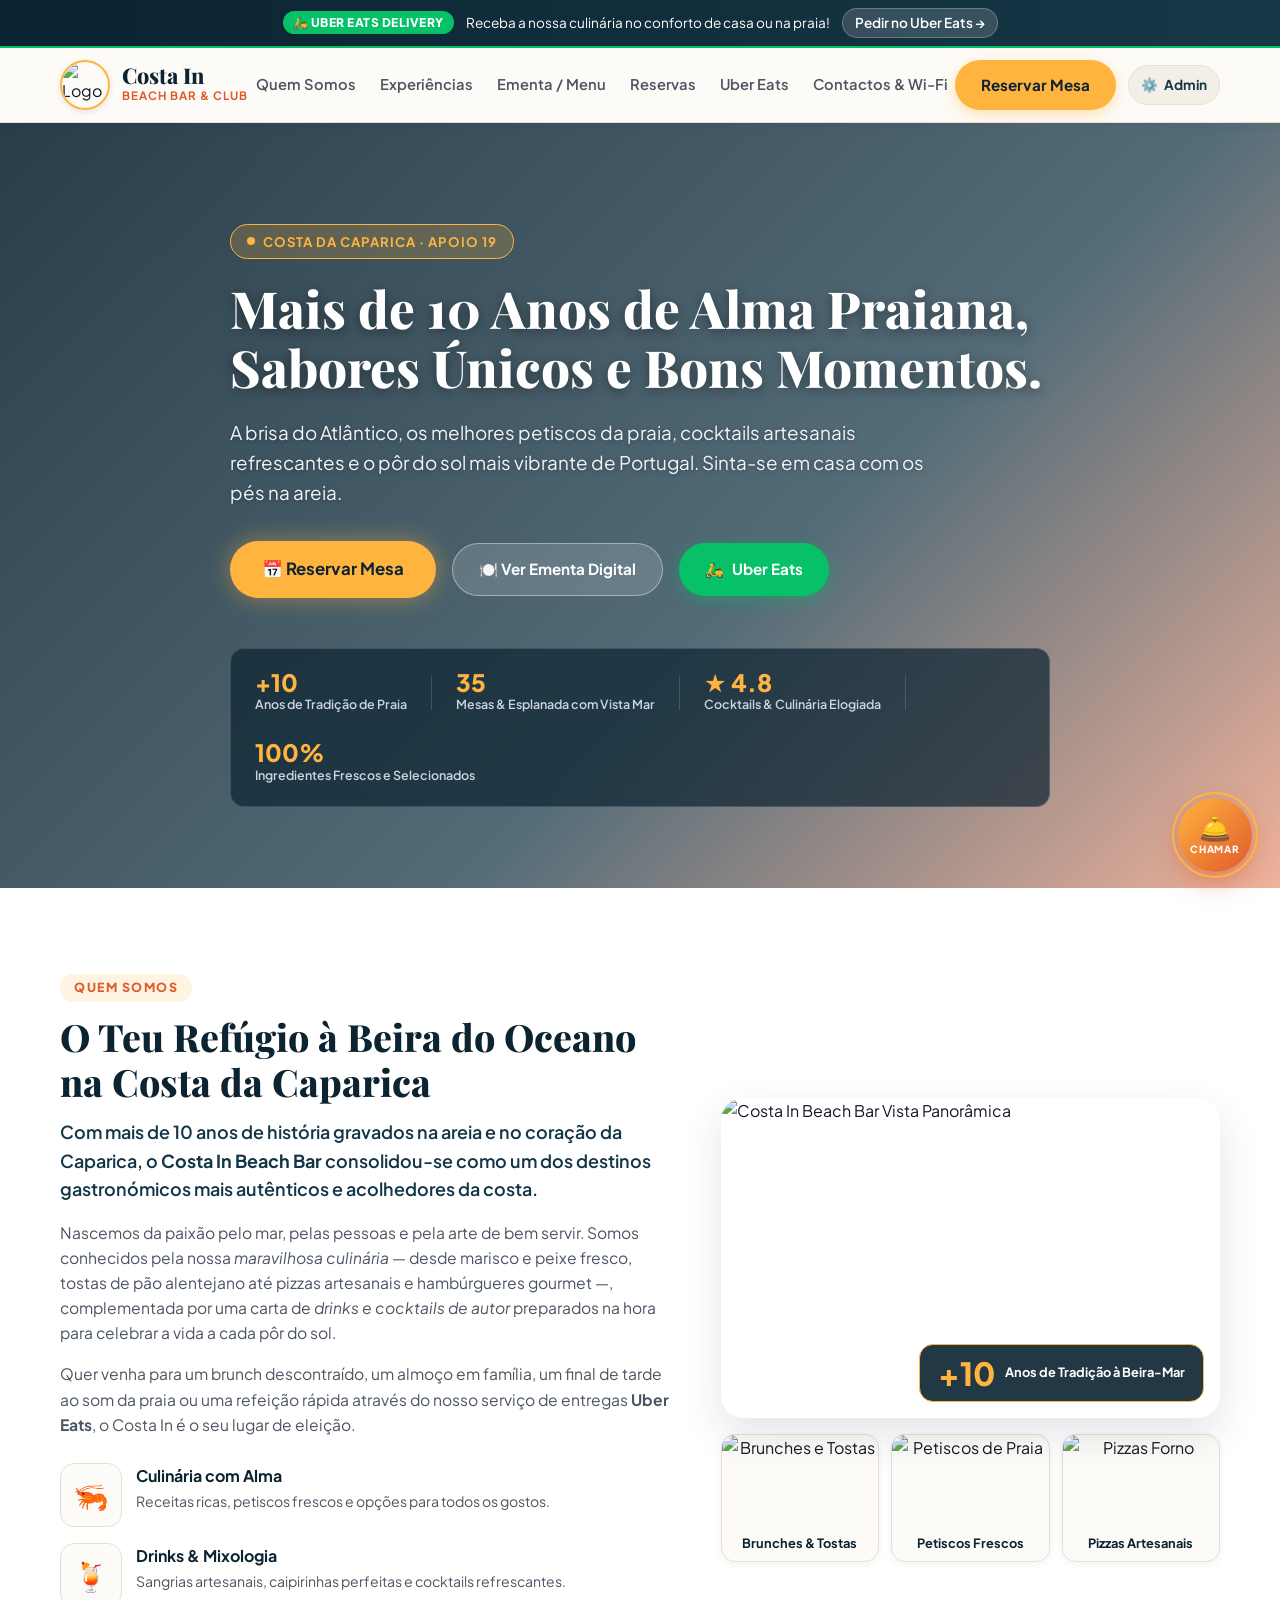
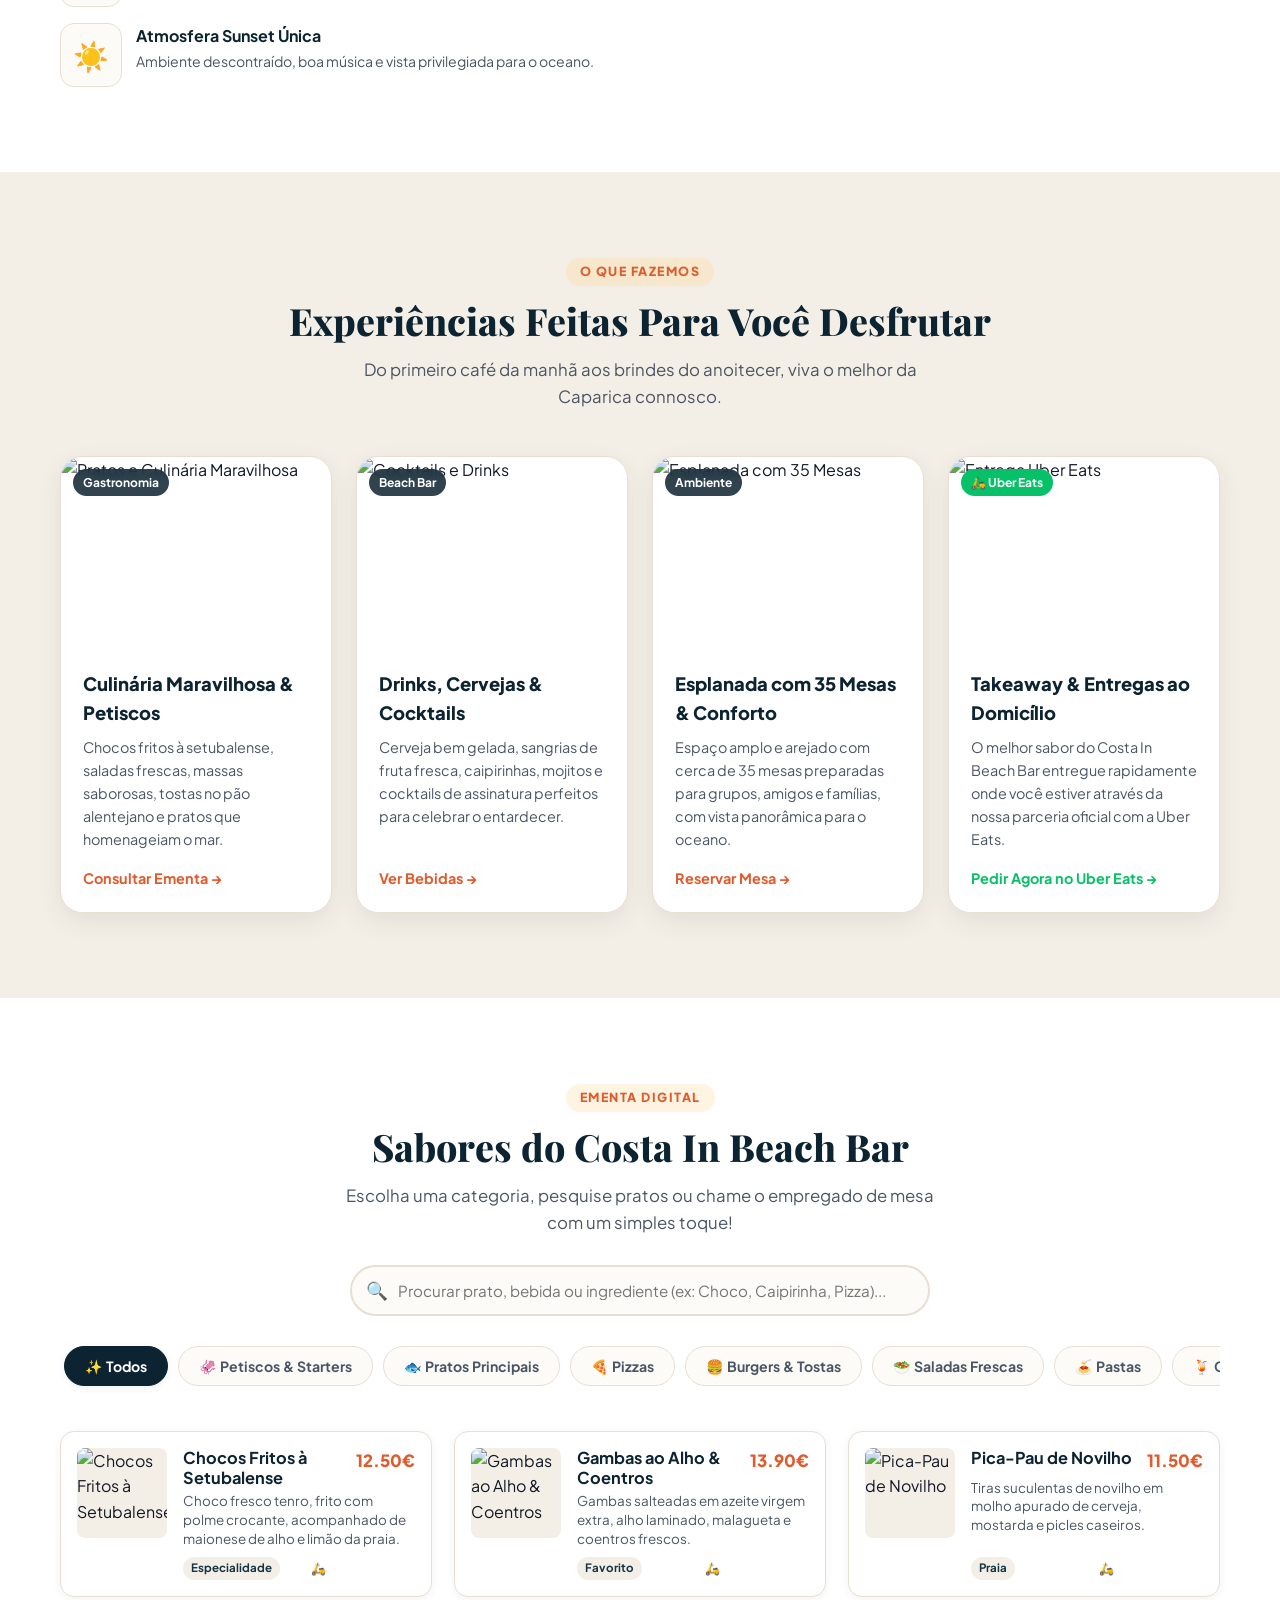
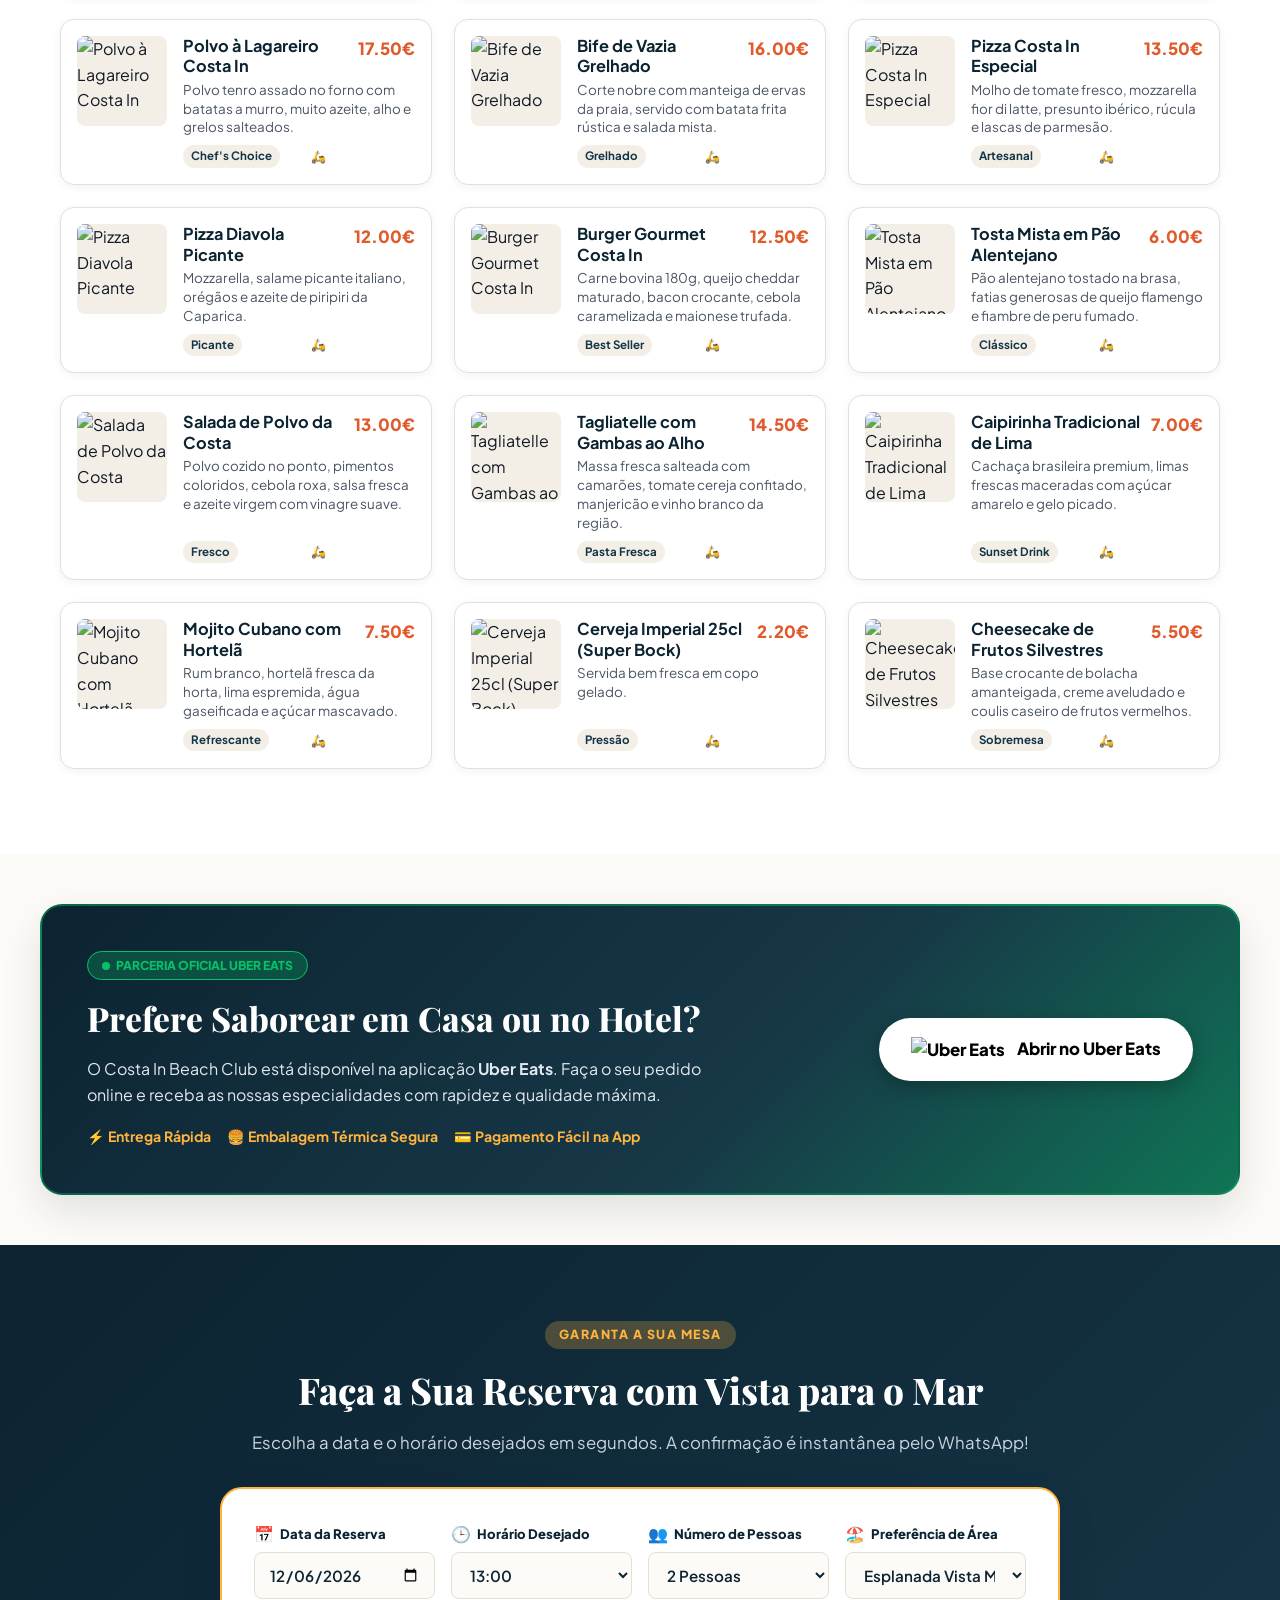
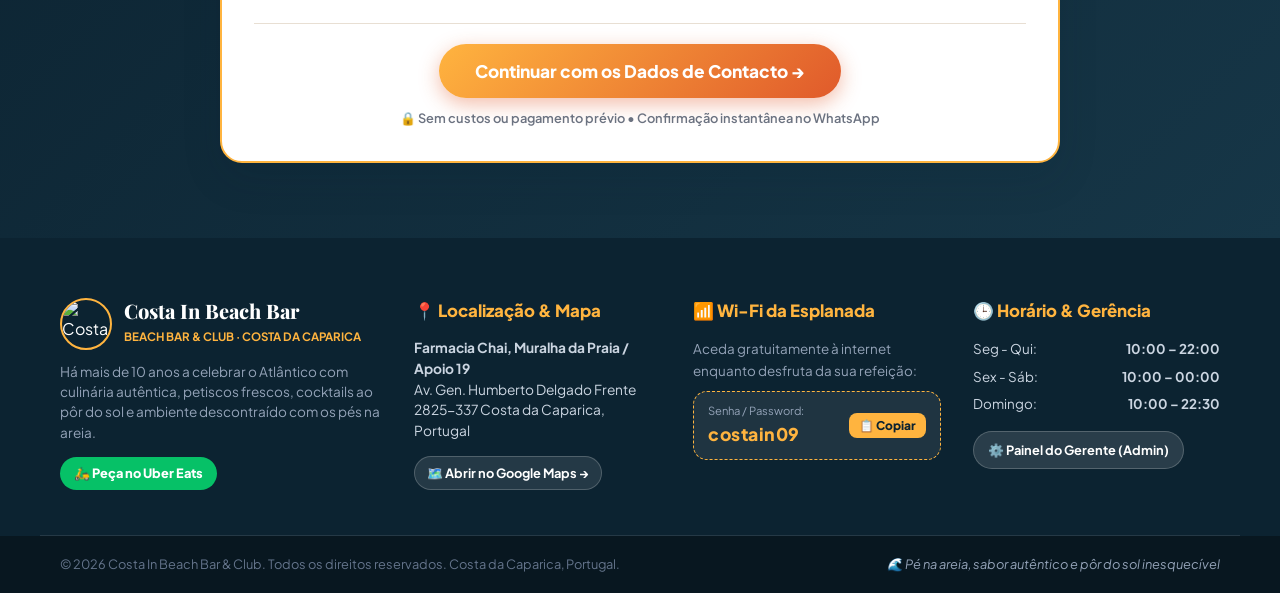
==== commit 96cbc3aa: "refactor: rodape unificado com localizacao e wifi, reserva intuitiva em 2 passos e mapa visual das 3" ====
--- a/index.html
+++ b/index.html
@@ -6,11 +6,11 @@
 
   <!-- SEO & Metadados -->
   <title>Costa In Beach Bar & Club | Costa da Caparica</title>
-  <meta name="description" content="Com mais de 10 anos de praia na Costa da Caparica, o Costa In Beach Bar é conhecido pela sua culinária maravilhosa, drinks únicos, sunsets inesquecíveis e entregas pelo Uber Eats.">
+  <meta name="description" content="Com mais de 10 anos de praia na Costa da Caparica, o Costa In Beach Bar é conhecido pela sua maravilhosa culinária, drinks únicos, sunsets inesquecíveis e entregas pelo Uber Eats.">
   <meta name="keywords" content="costa in beach bar, costa da caparica restaurante, beach club caparica, reservas costa in, uber eats costa in beach bar">
   <meta name="theme-color" content="#ffb43f">
 
-  <!-- Google Fonts: Playfair Display + Rubik + Plus Jakarta Sans -->
+  <!-- Fontes Oficiais: Playfair Display + Plus Jakarta Sans + Rubik -->
   <link rel="preconnect" href="https://fonts.googleapis.com">
   <link rel="preconnect" href="https://fonts.gstatic.com" crossorigin>
   <link href="https://fonts.googleapis.com/css2?family=Playfair+Display:ital,wght@0,600;0,700;0,800;1,600&family=Plus+Jakarta+Sans:wght@400;500;600;700;800&family=Rubik:wght@400;500;600;700&display=swap" rel="stylesheet">
@@ -49,12 +49,12 @@
         <a href="#menu-secao">Ementa / Menu</a>
         <a href="#reservas">Reservas</a>
         <a href="#ubereats">Uber Eats</a>
-        <a href="#localizacao">Contactos</a>
+        <a href="#rodape">Contactos & Wi-Fi</a>
       </nav>
 
       <!-- Botões de Ação na Nav -->
       <div class="nav-actions">
-        <a href="#reservas" class="btn btn-primary">Fazer Reserva</a>
+        <a href="#reservas" class="btn btn-primary">Reservar Mesa</a>
         <a href="admin.html" class="btn-admin-link" title="Área de Gerência / Administrador">
           <span class="admin-icon">⚙️</span>
           <span class="admin-label">Admin</span>
@@ -76,7 +76,7 @@
       <a href="#menu-secao" class="mobile-link">Ementa / Menu</a>
       <a href="#reservas" class="mobile-link">Fazer Reserva</a>
       <a href="https://www.ubereats.com/pt-en/store/costa-in-beach-club/j9DAntXeTrCOyTynN_Exfg?srsltid=AYCX9vIeUFoIWbxunwOSEhuOVMgpFiL8JHHTA4WefKUHWAuq8098JEnL" target="_blank" class="mobile-link uber-highlight">🛵 Pedir no Uber Eats</a>
-      <a href="#localizacao" class="mobile-link">Onde Estamos & Wi-Fi</a>
+      <a href="#rodape" class="mobile-link">Localização & Wi-Fi</a>
       <a href="admin.html" class="mobile-link admin-nav-link">⚙️ Painel do Gerente (Admin)</a>
     </div>
   </header>
@@ -94,7 +94,7 @@
       </p>
 
       <div class="hero-buttons">
-        <a href="#reservas" class="btn btn-hero-primary">📅 Reservar a Sua Mesa</a>
+        <a href="#reservas" class="btn btn-hero-primary">📅 Reservar Mesa</a>
         <a href="#menu-secao" class="btn btn-hero-secondary">🍽️ Ver Ementa Digital</a>
         <a href="https://www.ubereats.com/pt-en/store/costa-in-beach-club/j9DAntXeTrCOyTynN_Exfg?srsltid=AYCX9vIeUFoIWbxunwOSEhuOVMgpFiL8JHHTA4WefKUHWAuq8098JEnL" 
            target="_blank" rel="noopener noreferrer" class="btn btn-hero-uber">
@@ -102,7 +102,7 @@
         </a>
       </div>
 
-      <!-- Quick Highlights Bar -->
+      <!-- Métricas em destaque -->
       <div class="hero-stats">
         <div class="stat-item">
           <span class="stat-number">+10</span>
@@ -177,7 +177,7 @@
         </div>
         <div class="about-mini-cards">
           <div class="mini-card">
-            <img src="https://dyj6gt4964deb.cloudfront.net/images/b74eb4ca-c085-456d-945c-a983a25785ca.jpeg" alt="Brunch e Delícias">
+            <img src="https://dyj6gt4964deb.cloudfront.net/images/b74eb4ca-c085-456d-945c-a983a25785ca.jpeg" alt="Brunches e Tostas">
             <span>Brunches & Tostas</span>
           </div>
           <div class="mini-card">
@@ -238,7 +238,7 @@
           <div class="service-info">
             <h3>Esplanada com 35 Mesas & Conforto</h3>
             <p>Espaço amplo e arejado com cerca de 35 mesas preparadas para grupos, amigos e famílias, com vista panorâmica para o oceano.</p>
-            <a href="#reservas" class="service-link">Reservar a Sua Mesa &rarr;</a>
+            <a href="#reservas" class="service-link">Reservar Mesa &rarr;</a>
           </div>
         </article>
 
@@ -275,7 +275,7 @@
         </div>
       </div>
 
-      <!-- Tabs de Categorias (Alinhadas ao cardápio original do Costa In) -->
+      <!-- Tabs de Categorias -->
       <div class="category-scroll-container">
         <div class="category-tabs" id="menuTabs">
           <button class="cat-pill active" data-category="todos">✨ Todos</button>
@@ -324,220 +324,255 @@
     </div>
   </section>
 
-  <!-- ===== FORMULÁRIO DE RESERVAS ===== -->
+  <!-- =============================================================================
+       NOVO PAINEL DE RESERVAS: MAIS SIMPLES, DIRETO E INTUITIVO
+       Passo 1: Seleciona data, horário e pessoas de forma visual.
+       Passo 2: Ao clicar em "Avançar", abre um formulário limpo para Nome, Email e WhatsApp.
+       ============================================================================= -->
   <section class="reservation-section" id="reservas">
     <div class="container">
-      <div class="reservation-wrapper">
-        <div class="reservation-info-col">
-          <span class="section-badge badge-light">GARANTA O SEU LUGAR</span>
-          <h2 class="reservation-title">Faça a Sua Reserva no Costa In</h2>
+      <div class="reservation-simple-wrapper">
+        <div class="reservation-intro text-center">
+          <span class="section-badge badge-light">GARANTA A SUA MESA</span>
+          <h2 class="reservation-title">Faça a Sua Reserva com Vista para o Mar</h2>
           <p class="reservation-desc">
-            Desfrute das nossas 35 mesas privilegiadas com vista para o mar da Costa da Caparica. Seja para um almoço em família, um sunset com amigos ou uma celebração especial, reserve com antecedência e garanta a melhor mesa.
+            Escolha a data e o horário desejados em segundos. A confirmação é instantânea pelo WhatsApp!
           </p>
-
-          <div class="reservation-perks-list">
-            <div class="r-perk">
-              <span class="r-icon">📲</span>
-              <div>
-                <strong>Confirmação Imediata no WhatsApp</strong>
-                <p>Assim que enviar a reserva, recebe a mensagem de confirmação instantânea no seu telemóvel.</p>
-              </div>
+        </div>
+
+        <!-- Seletor Rápido e Intuitivo (Passo 1) -->
+        <div class="booking-quick-card">
+          <div class="booking-inputs-grid">
+            
+            <!-- 1. Data -->
+            <div class="booking-field">
+              <label><span class="b-icon">📅</span> Data da Reserva</label>
+              <input type="date" id="quickDate" required>
             </div>
-            <div class="r-perk">
-              <span class="r-icon">🤖</span>
-              <div>
-                <strong>Lembrete Inteligente 1h Antes</strong>
-                <p>O nosso agente de atendimento envia-lhe um lembrete no WhatsApp 1 hora antes da sua refeição.</p>
-              </div>
+
+            <!-- 2. Horário -->
+            <div class="booking-field">
+              <label><span class="b-icon">🕒</span> Horário Desejado</label>
+              <select id="quickTime" required>
+                <option value="">Selecione a hora...</option>
+                <option value="12:00">12:00 (Almoço)</option>
+                <option value="12:30">12:30</option>
+                <option value="13:00" selected>13:00</option>
+                <option value="13:30">13:30</option>
+                <option value="14:00">14:00</option>
+                <option value="14:30">14:30</option>
+                <option value="15:00">15:00</option>
+                <option value="17:00">17:00 (Sunset Drinks)</option>
+                <option value="18:00">18:00</option>
+                <option value="19:00">19:00 (Jantar)</option>
+                <option value="19:30">19:30</option>
+                <option value="20:00">20:00</option>
+                <option value="20:30">20:30</option>
+                <option value="21:00">21:00</option>
+              </select>
             </div>
-            <div class="r-perk">
-              <span class="r-icon">🌊</span>
-              <div>
-                <strong>Vista Panorâmica do Atlântico</strong>
-                <p>Lugares confortáveis na esplanada, no salão ou junto à areia.</p>
-              </div>
+
+            <!-- 3. Pessoas -->
+            <div class="booking-field">
+              <label><span class="b-icon">👥</span> Número de Pessoas</label>
+              <select id="quickPeople" required>
+                <option value="1">1 Pessoa</option>
+                <option value="2" selected>2 Pessoas</option>
+                <option value="3">3 Pessoas</option>
+                <option value="4">4 Pessoas</option>
+                <option value="5">5 Pessoas</option>
+                <option value="6">6 Pessoas</option>
+                <option value="7">7 Pessoas</option>
+                <option value="8">8+ Pessoas (Grupo)</option>
+              </select>
             </div>
-          </div>
-        </div>
-
-        <div class="reservation-form-col">
-          <form class="reservation-form" id="formReserva">
-            <h3 class="form-title">Preencha os Seus Dados</h3>
-
-            <div class="form-group">
-              <label for="resNome">Nome Completo *</label>
-              <input type="text" id="resNome" required placeholder="Ex: Francisca Silva">
+
+            <!-- 4. Ambiente -->
+            <div class="booking-field">
+              <label><span class="b-icon">🏖️</span> Preferência de Área</label>
+              <select id="quickZone">
+                <option value="Esplanada Vista Mar" selected>Esplanada Vista Mar</option>
+                <option value="Pé na Areia">Pé na Areia</option>
+                <option value="Interior Acolhedor">Interior / Acolhedor</option>
+              </select>
             </div>
 
-            <div class="form-row">
-              <div class="form-group">
-                <label for="resWhatsapp">WhatsApp / Telemóvel *</label>
-                <input type="tel" id="resWhatsapp" required placeholder="Ex: +351 912 345 678">
-                <small class="field-hint">Receberá a confirmação da reserva neste número.</small>
-              </div>
-              <div class="form-group">
-                <label for="resEmail">Email de Contacto *</label>
-                <input type="email" id="resEmail" required placeholder="francisca@email.com">
-              </div>
-            </div>
-
-            <div class="form-row">
-              <div class="form-group">
-                <label for="resData">Data Desejada *</label>
-                <input type="date" id="resData" required>
-              </div>
-              <div class="form-group">
-                <label for="resHora">Hora da Reserva *</label>
-                <select id="resHora" required>
-                  <option value="">Selecione o horário...</option>
-                  <option value="12:00">12:00 (Almoço)</option>
-                  <option value="12:30">12:30</option>
-                  <option value="13:00">13:00</option>
-                  <option value="13:30">13:30</option>
-                  <option value="14:00">14:00</option>
-                  <option value="14:30">14:30</option>
-                  <option value="15:00">15:00</option>
-                  <option value="17:00">17:00 (Sunset / Drinks)</option>
-                  <option value="18:00">18:00</option>
-                  <option value="19:00">19:00 (Jantar)</option>
-                  <option value="19:30">19:30</option>
-                  <option value="20:00">20:00</option>
-                  <option value="20:30">20:30</option>
-                  <option value="21:00">21:00</option>
-                </select>
-              </div>
-            </div>
-
-            <div class="form-row">
-              <div class="form-group">
-                <label for="resPessoas">Número de Pessoas *</label>
-                <select id="resPessoas" required>
-                  <option value="1">1 Pessoa</option>
-                  <option value="2" selected>2 Pessoas</option>
-                  <option value="3">3 Pessoas</option>
-                  <option value="4">4 Pessoas</option>
-                  <option value="5">5 Pessoas</option>
-                  <option value="6">6 Pessoas</option>
-                  <option value="7">7 Pessoas</option>
-                  <option value="8">8+ Pessoas (Grupo)</option>
-                </select>
-              </div>
-              <div class="form-group">
-                <label for="resZona">Preferência de Mesa</label>
-                <select id="resZona">
-                  <option value="Esplanada Vista Mar">Esplanada Vista Mar</option>
-                  <option value="Pé na Areia">Zona Pé na Areia</option>
-                  <option value="Salão Interior">Interior / Acolhedor</option>
-                </select>
-              </div>
-            </div>
-
-            <div class="form-group">
-              <label for="resObs">Observações / Ocasião Especial</label>
-              <textarea id="resObs" rows="2" placeholder="Ex: Aniversário, cadeira de bebé, mesa na sombra..."></textarea>
-            </div>
-
-            <button type="submit" class="btn btn-submit-reserva" id="btnSubmitReserva">
-              <span>📅 Confirmar e Solicitar Reserva</span>
+          </div>
+
+          <!-- Botão que abre o formulário simples de contacto -->
+          <div class="booking-action-center">
+            <button class="btn btn-advance-booking" id="btnAvancarReserva">
+              <span>Continuar com os Dados de Contacto &rarr;</span>
             </button>
-            <p class="form-footer-notice">
-              Ao reservar, a mensagem de agendamento automático será preparada para envio via WhatsApp com a equipa do Costa In.
+            <p class="booking-guarantee-note">
+              🔒 Sem custos ou pagamento prévio • Confirmação instantânea no WhatsApp
             </p>
-          </form>
-        </div>
+          </div>
+        </div>
+
       </div>
     </div>
   </section>
 
-  <!-- ===== LOCALIZAÇÃO, MAPA & WI-FI ===== -->
-  <section class="location-section" id="localizacao">
-    <div class="container">
-      <div class="location-grid">
-        <div class="location-card">
-          <span class="location-icon">📍</span>
-          <h3>Onde Estamos</h3>
-          <p class="location-address">
-            <strong>Farmacia Chai, Muralha da Praia / Apoio 19</strong><br>
-            Av. Gen. Humberto Delgado Frente<br>
-            2825-337 Costa da Caparica, Portugal
-          </p>
-          <a href="http://maps.google.com/?q=Farmacia Chai, Muralha da Praia /Apoio 19, Av. Gen. Humberto Delgado Frente, 2825-337 Costa da Caparica, Costa da Caparica, Portugal" 
-             target="_blank" rel="noopener noreferrer" class="btn btn-outline-map">
-            Abrir no Google Maps &rarr;
-          </a>
-        </div>
-
-        <div class="location-card wifi-highlight-card">
-          <span class="location-icon">📶</span>
-          <h3>Wi-Fi Gratuito de Clientes</h3>
-          <p>Conecte-se facilmente à nossa rede de alta velocidade na esplanada:</p>
-          <div class="wifi-box">
-            <span class="wifi-label">Rede / Password:</span>
-            <span class="wifi-code" id="wifiPass">costain09</span>
-            <button class="btn-copy-wifi" id="btnCopyWifi" onclick="copiarSenhaWifi()">
-              📋 Copiar Senha
-            </button>
-          </div>
-          <span class="wifi-copied-msg" id="wifiCopiedMsg">Senha copiada com sucesso!</span>
-        </div>
-
-        <div class="location-card">
-          <span class="location-icon">🕒</span>
-          <h3>Horário de Funcionamento</h3>
-          <ul class="hours-list">
-            <li><span>Segunda a Quinta:</span> <strong>10:00 – 22:00</strong></li>
-            <li><span>Sexta e Sábado:</span> <strong>10:00 – 00:00</strong></li>
-            <li><span>Domingo:</span> <strong>10:00 – 22:30</strong></li>
-            <li class="kitchen-note">Cozinha sempre ativa com petiscos e refeições frescas.</li>
-          </ul>
-        </div>
-      </div>
-    </div>
-  </section>
-
-  <!-- ===== RODAPÉ ===== -->
-  <footer class="footer-main">
-    <div class="container footer-container">
-      <div class="footer-brand">
+  <!-- =============================================================================
+       RODAPÉ UNIFICADO (Juntando Localização, Wi-Fi, Horários e Acesso Admin)
+       ============================================================================= -->
+  <footer class="footer-main" id="rodape">
+    <div class="container footer-grid-unified">
+      
+      <!-- Coluna 1: Marca & Conceito -->
+      <div class="footer-col brand-col">
         <div class="footer-logo">
           <img src="https://dyj6gt4964deb.cloudfront.net/images/1d1ddb83-065b-4f1d-8e0c-fffc8f2f9fbe.jpeg" alt="Costa In Logo" class="footer-logo-img">
           <div>
             <h3>Costa In Beach Bar</h3>
-            <p>Mais de 10 anos de praia e bons momentos na Costa da Caparica.</p>
-          </div>
-        </div>
-      </div>
-
-      <div class="footer-links">
-        <h4>Navegação</h4>
-        <ul>
-          <li><a href="#quem-somos">Quem Somos</a></li>
-          <li><a href="#servicos">Experiências</a></li>
-          <li><a href="#menu-secao">Ementa Digital</a></li>
-          <li><a href="#reservas">Reservas</a></li>
-          <li><a href="https://www.ubereats.com/pt-en/store/costa-in-beach-club/j9DAntXeTrCOyTynN_Exfg?srsltid=AYCX9vIeUFoIWbxunwOSEhuOVMgpFiL8JHHTA4WefKUHWAuq8098JEnL" target="_blank">Uber Eats</a></li>
+            <span class="footer-sub">Beach Bar & Club · Costa da Caparica</span>
+          </div>
+        </div>
+        <p class="footer-bio">
+          Há mais de 10 anos a celebrar o Atlântico com culinária autêntica, petiscos frescos, cocktails ao pôr do sol e ambiente descontraído com os pés na areia.
+        </p>
+        <div class="footer-uber-link">
+          <a href="https://www.ubereats.com/pt-en/store/costa-in-beach-club/j9DAntXeTrCOyTynN_Exfg?srsltid=AYCX9vIeUFoIWbxunwOSEhuOVMgpFiL8JHHTA4WefKUHWAuq8098JEnL" target="_blank" class="uber-pill-link">
+            🛵 Peça no Uber Eats
+          </a>
+        </div>
+      </div>
+
+      <!-- Coluna 2: Localização & Contactos -->
+      <div class="footer-col location-col">
+        <h4>📍 Localização & Mapa</h4>
+        <p class="footer-address">
+          <strong>Farmacia Chai, Muralha da Praia / Apoio 19</strong><br>
+          Av. Gen. Humberto Delgado Frente<br>
+          2825-337 Costa da Caparica, Portugal
+        </p>
+        <a href="http://maps.google.com/?q=Farmacia Chai, Muralha da Praia /Apoio 19, Av. Gen. Humberto Delgado Frente, 2825-337 Costa da Caparica, Costa da Caparica, Portugal" 
+           target="_blank" rel="noopener noreferrer" class="btn-map-sm">
+          🗺️ Abrir no Google Maps &rarr;
+        </a>
+      </div>
+
+      <!-- Coluna 3: Wi-Fi Grátis dos Clientes -->
+      <div class="footer-col wifi-col">
+        <h4>📶 Wi-Fi da Esplanada</h4>
+        <p>Aceda gratuitamente à internet enquanto desfruta da sua refeição:</p>
+        <div class="footer-wifi-box">
+          <div class="wifi-info-left">
+            <span class="wifi-tiny-label">Senha / Password:</span>
+            <span class="wifi-display-code" id="wifiPassCode">costain09</span>
+          </div>
+          <button class="btn-copy-wifi-footer" onclick="copiarSenhaWifi()">
+            📋 Copiar
+          </button>
+        </div>
+        <span class="wifi-copied-indicator" id="wifiCopiedMsg">✓ Senha copiada!</span>
+      </div>
+
+      <!-- Coluna 4: Horários & Acesso Admin -->
+      <div class="footer-col hours-admin-col">
+        <h4>🕒 Horário & Gerência</h4>
+        <ul class="footer-hours">
+          <li><span>Seg - Qui:</span> <strong>10:00 – 22:00</strong></li>
+          <li><span>Sex - Sáb:</span> <strong>10:00 – 00:00</strong></li>
+          <li><span>Domingo:</span> <strong>10:00 – 22:30</strong></li>
         </ul>
-      </div>
-
-      <div class="footer-admin-box">
-        <h4>Acesso de Gerência</h4>
-        <p>Acompanhe chamadas de mesas em tempo real e confirme reservas:</p>
-        <a href="admin.html" class="btn btn-footer-admin">
-          ⚙️ Aceder ao Painel Admin
+        <div class="footer-admin-card">
+          <a href="admin.html" class="btn-footer-admin-link">
+            ⚙️ Painel do Gerente (Admin)
+          </a>
+        </div>
+      </div>
+
+    </div>
+
+    <!-- Barra Inferior de Direitos -->
+    <div class="footer-bottom-bar">
+      <div class="container footer-bottom-content">
+        <p>© 2026 Costa In Beach Bar & Club. Todos os direitos reservados. Costa da Caparica, Portugal.</p>
+        <span class="footer-tagline">🌊 Pé na areia, sabor autêntico e pôr do sol inesquecível</span>
+      </div>
+    </div>
+  </footer>
+
+  <!-- =============================================================================
+       MODAL SIMPLES DE PREENCHIMENTO DE RESERVA (Passo 2)
+       Aparece quando o cliente clica para continuar a reserva!
+       Contém apenas: Nome, Email, WhatsApp e Confirmação.
+       ============================================================================= -->
+  <div class="modal-overlay" id="modalFormularioReserva">
+    <div class="modal-dialog">
+      <button class="modal-close-btn" id="btnCloseReservaModal">&times;</button>
+      
+      <div class="modal-header-icon">📝</div>
+      <h3 class="modal-title">Finalizar a Sua Reserva</h3>
+      <p class="modal-subtitle">Preencha os seus dados de contacto para confirmarmos no WhatsApp:</p>
+
+      <!-- Resumo visual rápido do que ele escolheu -->
+      <div class="booking-mini-summary" id="bookingMiniSummary">
+        <!-- Preenchido via app.js -->
+      </div>
+
+      <form id="formReservaSimples">
+        <div class="form-group">
+          <label for="resNome">Nome Completo *</label>
+          <input type="text" id="resNome" required placeholder="Ex: Francisca Silva">
+        </div>
+
+        <div class="form-row">
+          <div class="form-group">
+            <label for="resWhatsapp">WhatsApp / Telemóvel *</label>
+            <input type="tel" id="resWhatsapp" required placeholder="+351 912 345 678">
+            <small class="field-hint">Receberá a confirmação da reserva neste número.</small>
+          </div>
+          <div class="form-group">
+            <label for="resEmail">Email *</label>
+            <input type="email" id="resEmail" required placeholder="francisca@email.com">
+          </div>
+        </div>
+
+        <div class="form-group">
+          <label for="resObs">Observações / Pedido Especial (Opcional)</label>
+          <input type="text" id="resObs" placeholder="Ex: Cadeira de bebé, mesa na sombra, aniversário...">
+        </div>
+
+        <button type="submit" class="btn btn-confirm-call" id="btnSubmitReserva">
+          📅 Confirmar Reserva & Enviar Mensagem
+        </button>
+      </form>
+    </div>
+  </div>
+
+  <!-- MODAL DE CONFIRMAÇÃO COM WHATSAPP -->
+  <div class="modal-overlay" id="modalReservaConfirmada">
+    <div class="modal-dialog">
+      <button class="modal-close-btn" onclick="fecharModalReserva()">&times;</button>
+      <div class="modal-header-icon">🎉</div>
+      <h3 class="modal-title">Reserva Confirmada com Sucesso!</h3>
+      <p class="modal-subtitle" id="reservaFeedbackText">
+        O seu pedido foi registado na agenda do Costa In Beach Bar!
+      </p>
+
+      <div class="reserva-summary-box" id="reservaSummaryBox">
+        <!-- Detalhes preenchidos via JS -->
+      </div>
+
+      <div class="whatsapp-prompt-box">
+        <p class="whatsapp-note">
+          📲 Deseja abrir a mensagem de confirmação diretamente no seu WhatsApp para falar com a equipa?
+        </p>
+        <a href="#" id="btnOpenWhatsAppDirect" target="_blank" class="btn btn-whatsapp-direct">
+          💬 Abrir WhatsApp e Enviar
         </a>
       </div>
-    </div>
-    <div class="footer-bottom">
-      <div class="container footer-bottom-flex">
-        <p>© 2026 Costa In Beach Bar & Club. Todos os direitos reservados. Costa da Caparica, Portugal.</p>
-        <span class="made-beach">🌊 Pé na areia, sabor no prato</span>
-      </div>
-    </div>
-  </footer>
-
-  <!-- ========================================================
+
+      <button class="btn btn-close-modal-alt" onclick="fecharModalReserva()">Concluir</button>
+    </div>
+  </div>
+
+  <!-- =============================================================================
        BOTÃO FLUTUANTE REDONDO: "CHAMAR GARÇOM" (35 MESAS)
-       ======================================================== -->
+       ============================================================================= -->
   <div class="floating-call-container">
     <button class="btn-round-call" id="btnOpenCallModal" aria-label="Chamar Garçom">
       <div class="bell-wave"></div>
@@ -546,27 +581,27 @@
     </button>
   </div>
 
-  <!-- MODAL: SELETOR DE MESA (1 A 35) & MOTIVO DA CHAMADA -->
+  <!-- MODAL: SELETOR DE MESA (1 A 35) & MOTIVO -->
   <div class="modal-overlay" id="modalCallTable">
     <div class="modal-dialog">
       <button class="modal-close-btn" id="btnCloseCallModal">&times;</button>
       
       <div class="modal-header-icon">🛎️</div>
       <h3 class="modal-title">Chamar Funcionário à Mesa</h3>
-      <p class="modal-subtitle">Indique a sua mesa para a nossa equipa atender de imediato:</p>
+      <p class="modal-subtitle">Indique o número da sua mesa para o atender de imediato:</p>
 
       <form id="formCallWaiter">
         <div class="table-selector-section">
-          <label class="modal-label">Selecione o Número da Sua Mesa (1 a 35):</label>
+          <label class="modal-label">Selecione a Sua Mesa (1 a 35):</label>
           <div class="table-grid" id="tableGridContainer">
-            <!-- Gerado dinamicamente: Botões 1 a 35 -->
+            <!-- Gerado dinamicamente via app.js -->
           </div>
           <input type="hidden" id="selectedTableNumber" value="" required>
           <p class="table-selected-display" id="tableSelectedDisplay">Nenhuma mesa selecionada.</p>
         </div>
 
         <div class="form-group modal-reason-group">
-          <label class="modal-label" for="callReason">Qual é o motivo da chamada?</label>
+          <label class="modal-label" for="callReason">Motivo da chamada:</label>
           <select id="callReason" class="modal-select">
             <option value="Fazer Pedido">🍽️ Fazer novo pedido</option>
             <option value="Pedir a Conta">💳 Pedir a conta</option>
@@ -580,40 +615,13 @@
         </button>
       </form>
 
-      <!-- Mensagem de feedback após chamar -->
+      <!-- Feedback de sucesso -->
       <div class="call-success-box" id="callSuccessBox" style="display: none;">
         <span class="success-checkmark">✅</span>
-        <h4>Chamada Enviada com Sucesso!</h4>
-        <p id="callSuccessMsg">O alerta foi transmitido para o balcão. O nosso empregado de mesa já se dirige à sua mesa.</p>
+        <h4>Chamada Enviada!</h4>
+        <p id="callSuccessMsg">O alerta já está a tocar no balcão. Um funcionário já se dirige até si.</p>
         <button class="btn btn-close-success" onclick="fecharModalChamada()">Entendido</button>
       </div>
-    </div>
-  </div>
-
-  <!-- MODAL DE CONFIRMAÇÃO DE RESERVA / WHATSAPP -->
-  <div class="modal-overlay" id="modalReservaConfirmada">
-    <div class="modal-dialog">
-      <button class="modal-close-btn" onclick="fecharModalReserva()">&times;</button>
-      <div class="modal-header-icon">🎉</div>
-      <h3 class="modal-title">Reserva Solicitada com Sucesso!</h3>
-      <p class="modal-subtitle" id="reservaFeedbackText">
-        Olá! O seu pedido de reserva foi registado e enviado para a nossa equipa.
-      </p>
-
-      <div class="reserva-summary-box" id="reservaSummaryBox">
-        <!-- Detalhes preenchidos via JS -->
-      </div>
-
-      <div class="whatsapp-prompt-box">
-        <p class="whatsapp-note">
-          📲 Deseja abrir a mensagem de agendamento diretamente no seu WhatsApp para confirmar de imediato com o gerente?
-        </p>
-        <a href="#" id="btnOpenWhatsAppDirect" target="_blank" class="btn btn-whatsapp-direct">
-          💬 Abrir WhatsApp e Enviar Mensagem
-        </a>
-      </div>
-
-      <button class="btn btn-close-modal-alt" onclick="fecharModalReserva()">Concluir</button>
     </div>
   </div>
 
--- a/style.css
+++ b/style.css
@@ -1,8 +1,8 @@
-/* ============================================================
-   Costa In Beach Bar & Club — Design System
+/* =============================================================================
+   COSTA IN BEACH BAR & CLUB — DESIGN SYSTEM & ESTILOS COMPLETOS
    Paleta: Âmbar Dourado (#ffb43f) + Coral Gastronómico (#e05a2b) 
            + Azul Atlântico (#0c2331) + Areia Suave (#fdfbf7)
-   ============================================================ */
+   ============================================================================= */
 
 :root {
   /* Cores Principais */
@@ -46,9 +46,9 @@
   --transition-normal:  0.3s cubic-bezier(0.16, 1, 0.3, 1);
 }
 
-/* ============================================================
-   RESET & BASE
-   ============================================================ */
+/* =============================================================================
+   RESET & ESTRUTURA GERAL
+   ============================================================================= */
 * {
   margin: 0;
   padding: 0;
@@ -92,9 +92,9 @@
   transition: var(--transition-fast);
 }
 
-/* ============================================================
-   TOP ANNOUNCEMENT: UBER EATS
-   ============================================================ */
+/* =============================================================================
+   BARRA SUPERIOR: UBER EATS DELIVERY
+   ============================================================================= */
 .top-announcement {
   background: linear-gradient(90deg, #0c2331 0%, #173847 100%);
   color: var(--text-light);
@@ -136,9 +136,9 @@
   color: #ffffff;
 }
 
-/* ============================================================
+/* =============================================================================
    NAVBAR
-   ============================================================ */
+   ============================================================================= */
 .navbar {
   position: sticky;
   top: 0;
@@ -278,9 +278,9 @@
   color: var(--color-ocean-blue);
 }
 
-/* ============================================================
+/* =============================================================================
    HERO SECTION
-   ============================================================ */
+   ============================================================================= */
 .hero {
   position: relative;
   min-height: 85vh;
@@ -420,7 +420,7 @@
   transform: translateY(-2px);
 }
 
-/* Quick Highlights Stats */
+/* Métricas Hero */
 .hero-stats {
   display: flex;
   align-items: center;
@@ -458,9 +458,9 @@
   background: rgba(255, 255, 255, 0.15);
 }
 
-/* ============================================================
+/* =============================================================================
    SEÇÕES GERAIS (Badges & Títulos)
-   ============================================================ */
+   ============================================================================= */
 section {
   padding: 85px 0;
 }
@@ -502,9 +502,9 @@
   text-align: center;
 }
 
-/* ============================================================
+/* =============================================================================
    QUEM SOMOS NÓS
-   ============================================================ */
+   ============================================================================= */
 .about-section {
   background: #ffffff;
 }
@@ -644,9 +644,9 @@
   padding: 8px 4px;
 }
 
-/* ============================================================
+/* =============================================================================
    NOSSOS SERVIÇOS & EXPERIÊNCIAS
-   ============================================================ */
+   ============================================================================= */
 .services-section {
   background: var(--color-sand-alt);
 }
@@ -745,9 +745,9 @@
   color: var(--color-uber);
 }
 
-/* ============================================================
+/* =============================================================================
    EMENTA DIGITAL / MENU
-   ============================================================ */
+   ============================================================================= */
 .menu-section {
   background: #ffffff;
 }
@@ -907,9 +907,9 @@
   border-radius: var(--radius-pill);
 }
 
-/* ============================================================
+/* =============================================================================
    UBER EATS BANNER
-   ============================================================ */
+   ============================================================================= */
 .ubereats-banner-section {
   background: var(--color-sand);
   padding: 50px 0;
@@ -1000,387 +1000,315 @@
   height: 24px;
 }
 
-/* ============================================================
-   RESERVAS
-   ============================================================ */
+/* =============================================================================
+   NOVO PAINEL DE RESERVAS SIMPLES & INTUITIVO
+   ============================================================================= */
 .reservation-section {
-  background: var(--color-ocean-deep);
-  color: #ffffff;
-  position: relative;
-  overflow: hidden;
-}
-
-.reservation-wrapper {
-  display: grid;
-  grid-template-columns: 1fr 1.1fr;
-  gap: 50px;
-  align-items: center;
+  background: linear-gradient(135deg, var(--color-ocean-deep) 0%, #163647 100%);
+  color: #ffffff;
+  padding: 75px 0;
+}
+
+.reservation-simple-wrapper {
+  max-width: 840px;
+  margin: 0 auto;
 }
 
 .reservation-title {
   font-family: var(--font-serif);
-  font-size: 2.4rem;
-  font-weight: 800;
-  color: #ffffff;
-  margin-bottom: 16px;
-  line-height: 1.15;
+  font-size: 2.3rem;
+  font-weight: 800;
+  color: #ffffff;
+  margin-bottom: 10px;
 }
 
 .reservation-desc {
-  font-size: 1.02rem;
+  font-size: 1.05rem;
   color: #cbd5e1;
   margin-bottom: 30px;
 }
 
-.reservation-perks-list {
-  display: flex;
-  flex-direction: column;
-  gap: 18px;
-}
-
-.r-perk {
-  display: flex;
-  align-items: flex-start;
-  gap: 14px;
-}
-
-.r-icon {
-  font-size: 1.8rem;
-  background: rgba(255, 255, 255, 0.1);
-  padding: 8px 12px;
-  border-radius: var(--radius-md);
-}
-
-.r-perk strong {
-  display: block;
-  font-size: 1rem;
-  color: var(--color-amber);
-  margin-bottom: 2px;
-}
-
-.r-perk p {
-  font-size: 0.88rem;
-  color: #94a3b8;
-}
-
-/* Formulário de Reserva */
-.reservation-form {
+/* Card Visual de Seleção Rápida */
+.booking-quick-card {
   background: #ffffff;
-  color: var(--text-primary);
-  padding: 36px;
   border-radius: var(--radius-lg);
+  padding: 32px;
   box-shadow: var(--shadow-lg);
   border: 2px solid var(--color-amber);
-}
-
-.form-title {
-  font-family: var(--font-serif);
-  font-size: 1.5rem;
-  font-weight: 800;
-  color: var(--color-ocean-deep);
-  margin-bottom: 20px;
-}
-
-.form-group {
-  margin-bottom: 16px;
+  color: var(--text-primary);
+}
+
+.booking-inputs-grid {
+  display: grid;
+  grid-template-columns: repeat(auto-fit, minmax(180px, 1fr));
+  gap: 16px;
+  margin-bottom: 24px;
+}
+
+.booking-field {
   display: flex;
   flex-direction: column;
 }
 
-.form-row {
-  display: grid;
-  grid-template-columns: 1fr 1fr;
-  gap: 14px;
-}
-
-.form-group label {
-  font-size: 0.85rem;
-  font-weight: 700;
+.booking-field label {
+  font-size: 0.82rem;
+  font-weight: 800;
   color: var(--color-ocean-deep);
   margin-bottom: 6px;
-}
-
-.form-group input,
-.form-group select,
-.form-group textarea {
+  display: flex;
+  align-items: center;
+  gap: 6px;
+}
+
+.b-icon {
+  font-size: 1rem;
+}
+
+.booking-field input,
+.booking-field select {
   padding: 12px 14px;
+  border-radius: var(--radius-sm);
   border: 1.5px solid var(--color-sand-border);
-  border-radius: var(--radius-sm);
-  font-size: 0.92rem;
+  background: var(--color-sand);
   font-family: inherit;
-  background: var(--color-sand);
+  font-size: 0.95rem;
+  font-weight: 600;
+  color: var(--color-ocean-deep);
   transition: border-color var(--transition-fast);
 }
 
-.form-group input:focus,
-.form-group select:focus,
-.form-group textarea:focus {
+.booking-field input:focus,
+.booking-field select:focus {
   outline: none;
   border-color: var(--color-amber);
   background: #ffffff;
   box-shadow: 0 0 0 3px var(--color-amber-light);
 }
 
-.field-hint {
-  font-size: 0.72rem;
+.booking-action-center {
+  text-align: center;
+  border-top: 1px solid var(--color-sand-border);
+  padding-top: 20px;
+}
+
+.btn-advance-booking {
+  background: linear-gradient(135deg, #ffb43f 0%, #e05a2b 100%);
+  color: #ffffff;
+  padding: 16px 36px;
+  font-size: 1.08rem;
+  font-weight: 800;
+  border-radius: var(--radius-pill);
+  box-shadow: 0 6px 20px rgba(224, 90, 43, 0.4);
+  display: inline-block;
+  transition: transform var(--transition-fast);
+}
+
+.btn-advance-booking:hover {
+  transform: translateY(-2px);
+  box-shadow: 0 8px 25px rgba(224, 90, 43, 0.5);
+}
+
+.booking-guarantee-note {
+  font-size: 0.8rem;
   color: var(--text-muted);
-  margin-top: 4px;
-}
-
-.btn-submit-reserva {
-  width: 100%;
-  padding: 16px;
-  background: var(--color-amber);
-  color: var(--color-ocean-deep);
-  font-size: 1.05rem;
-  font-weight: 800;
-  border-radius: var(--radius-pill);
-  box-shadow: 0 4px 14px rgba(255, 180, 63, 0.4);
-  margin-top: 8px;
-}
-
-.btn-submit-reserva:hover {
-  background: var(--color-amber-hover);
-  transform: translateY(-2px);
-}
-
-.form-footer-notice {
-  font-size: 0.75rem;
-  color: var(--text-muted);
-  text-align: center;
   margin-top: 10px;
-}
-
-/* ============================================================
-   LOCALIZAÇÃO, MAPA & WI-FI
-   ============================================================ */
-.location-section {
-  background: #ffffff;
-}
-
-.location-grid {
-  display: grid;
-  grid-template-columns: repeat(auto-fit, minmax(300px, 1fr));
-  gap: 24px;
-}
-
-.location-card {
-  background: var(--color-sand);
-  padding: 30px;
-  border-radius: var(--radius-lg);
-  border: 1px solid var(--color-sand-border);
-  box-shadow: var(--shadow-sm);
-  display: flex;
-  flex-direction: column;
-}
-
-.location-icon {
-  font-size: 2rem;
-  margin-bottom: 12px;
-}
-
-.location-card h3 {
-  font-size: 1.25rem;
-  font-weight: 800;
-  color: var(--color-ocean-deep);
-  margin-bottom: 10px;
-}
-
-.location-address {
-  font-size: 0.92rem;
-  color: var(--text-secondary);
-  margin-bottom: 20px;
-  line-height: 1.5;
-}
-
-.btn-outline-map {
-  display: inline-block;
-  padding: 10px 18px;
-  border: 1.5px solid var(--color-ocean-deep);
-  border-radius: var(--radius-pill);
-  font-weight: 700;
+  font-weight: 600;
+}
+
+.booking-mini-summary {
+  background: #fef8f0;
+  border: 1px solid var(--color-amber);
+  border-radius: var(--radius-sm);
+  padding: 10px 14px;
   font-size: 0.88rem;
-  color: var(--color-ocean-deep);
-  align-self: flex-start;
-  margin-top: auto;
-}
-
-.btn-outline-map:hover {
-  background: var(--color-ocean-deep);
-  color: #ffffff;
-}
-
-/* Card Especial do Wi-Fi */
-.wifi-highlight-card {
-  background: linear-gradient(135deg, #fef8f0 0%, #faecd7 100%);
-  border: 2px dashed var(--color-amber);
-}
-
-.wifi-box {
-  background: #ffffff;
-  padding: 14px 18px;
-  border-radius: var(--radius-md);
-  margin: 14px 0;
-  border: 1px solid var(--color-sand-border);
-  display: flex;
-  align-items: center;
-  justify-content: space-between;
-  gap: 10px;
-}
-
-.wifi-label {
-  font-size: 0.8rem;
-  font-weight: 700;
-  color: var(--text-muted);
-}
-
-.wifi-code {
-  font-size: 1.25rem;
-  font-weight: 800;
+  font-weight: 700;
   color: var(--color-coral);
-  letter-spacing: 1px;
-}
-
-.btn-copy-wifi {
-  background: var(--color-amber);
-  color: var(--color-ocean-deep);
-  padding: 6px 12px;
-  border-radius: var(--radius-sm);
-  font-size: 0.8rem;
-  font-weight: 700;
-}
-
-.btn-copy-wifi:hover {
-  background: var(--color-amber-hover);
-}
-
-.wifi-copied-msg {
-  display: none;
-  font-size: 0.8rem;
-  font-weight: 700;
-  color: var(--color-success);
-}
-
-.hours-list {
-  list-style: none;
-  font-size: 0.92rem;
-  color: var(--text-secondary);
-  display: flex;
-  flex-direction: column;
-  gap: 8px;
-}
-
-.hours-list li {
-  display: flex;
-  justify-content: space-between;
-}
-
-.kitchen-note {
-  margin-top: 10px;
-  font-size: 0.8rem;
-  color: var(--color-coral);
-  font-weight: 700;
-}
-
-/* ============================================================
-   RODAPÉ PRINCIPAL
-   ============================================================ */
+  margin-bottom: 18px;
+}
+
+/* =============================================================================
+   RODAPÉ UNIFICADO (COM LOCALIZAÇÃO, WI-FI E HORÁRIOS)
+   ============================================================================= */
 .footer-main {
   background: var(--color-ocean-deep);
   color: #ffffff;
   padding-top: 60px;
 }
 
-.footer-container {
+.footer-grid-unified {
   display: grid;
-  grid-template-columns: 1.5fr 1fr 1fr;
-  gap: 40px;
-  padding-bottom: 40px;
+  grid-template-columns: 1.3fr 1fr 1fr 1fr;
+  gap: 32px;
+  padding-bottom: 45px;
   border-bottom: 1px solid rgba(255, 255, 255, 0.1);
 }
 
+.footer-col h4 {
+  font-size: 1.05rem;
+  font-weight: 800;
+  color: var(--color-amber);
+  margin-bottom: 14px;
+}
+
+/* Coluna 1: Marca */
 .footer-logo {
   display: flex;
   align-items: center;
-  gap: 14px;
+  gap: 12px;
+  margin-bottom: 12px;
 }
 
 .footer-logo-img {
-  width: 60px;
-  height: 60px;
+  width: 52px;
+  height: 52px;
   border-radius: 50%;
   border: 2px solid var(--color-amber);
 }
 
 .footer-logo h3 {
   font-family: var(--font-serif);
-  font-size: 1.3rem;
-  font-weight: 800;
-  color: #ffffff;
-}
-
-.footer-logo p {
+  font-size: 1.25rem;
+  font-weight: 800;
+  line-height: 1.1;
+}
+
+.footer-sub {
+  font-size: 0.72rem;
+  color: var(--color-amber);
+  font-weight: 700;
+  text-transform: uppercase;
+}
+
+.footer-bio {
+  font-size: 0.85rem;
+  color: #94a3b8;
+  margin-bottom: 14px;
+  line-height: 1.5;
+}
+
+.uber-pill-link {
+  display: inline-block;
+  background: var(--color-uber);
+  color: #ffffff;
+  padding: 6px 14px;
+  border-radius: var(--radius-pill);
+  font-size: 0.8rem;
+  font-weight: 800;
+}
+
+/* Coluna 2: Localização */
+.footer-address {
+  font-size: 0.86rem;
+  color: #cbd5e1;
+  margin-bottom: 14px;
+  line-height: 1.5;
+}
+
+.btn-map-sm {
+  display: inline-block;
+  background: rgba(255, 255, 255, 0.1);
+  color: #ffffff;
+  padding: 6px 12px;
+  border-radius: var(--radius-pill);
+  font-size: 0.8rem;
+  font-weight: 700;
+  border: 1px solid rgba(255, 255, 255, 0.2);
+}
+
+.btn-map-sm:hover {
+  background: var(--color-amber);
+  color: var(--color-ocean-deep);
+}
+
+/* Coluna 3: Wi-Fi */
+.footer-col.wifi-col p {
   font-size: 0.84rem;
   color: #94a3b8;
-}
-
-.footer-links h4,
-.footer-admin-box h4 {
-  font-size: 1rem;
+  margin-bottom: 10px;
+}
+
+.footer-wifi-box {
+  background: rgba(255, 255, 255, 0.08);
+  border: 1px dashed var(--color-amber);
+  border-radius: var(--radius-md);
+  padding: 10px 14px;
+  display: flex;
+  align-items: center;
+  justify-content: space-between;
+  margin-bottom: 6px;
+}
+
+.wifi-tiny-label {
+  display: block;
+  font-size: 0.7rem;
+  color: #94a3b8;
+}
+
+.wifi-display-code {
+  font-size: 1.1rem;
   font-weight: 800;
   color: var(--color-amber);
-  margin-bottom: 14px;
-}
-
-.footer-links ul {
+  letter-spacing: 0.5px;
+}
+
+.btn-copy-wifi-footer {
+  background: var(--color-amber);
+  color: var(--color-ocean-deep);
+  padding: 5px 10px;
+  border-radius: var(--radius-sm);
+  font-size: 0.75rem;
+  font-weight: 800;
+}
+
+.wifi-copied-indicator {
+  display: none;
+  font-size: 0.78rem;
+  color: var(--color-success);
+  font-weight: 700;
+}
+
+/* Coluna 4: Horários & Admin */
+.footer-hours {
   list-style: none;
+  font-size: 0.84rem;
+  color: #cbd5e1;
   display: flex;
   flex-direction: column;
-  gap: 8px;
-}
-
-.footer-links a {
-  color: #cbd5e1;
-  font-size: 0.88rem;
-}
-
-.footer-links a:hover {
-  color: var(--color-amber);
-}
-
-.footer-admin-box p {
-  font-size: 0.84rem;
-  color: #94a3b8;
-  margin-bottom: 12px;
-}
-
-.btn-footer-admin {
+  gap: 6px;
+  margin-bottom: 16px;
+}
+
+.footer-hours li {
+  display: flex;
+  justify-content: space-between;
+}
+
+.btn-footer-admin-link {
   display: inline-flex;
   align-items: center;
-  gap: 8px;
-  background: rgba(255, 255, 255, 0.1);
-  color: #ffffff;
-  padding: 10px 18px;
-  border-radius: var(--radius-pill);
-  font-size: 0.85rem;
+  gap: 6px;
+  background: rgba(255, 255, 255, 0.12);
+  color: #ffffff;
+  padding: 8px 14px;
+  border-radius: var(--radius-pill);
+  font-size: 0.8rem;
   font-weight: 700;
   border: 1px solid rgba(255, 255, 255, 0.2);
 }
 
-.btn-footer-admin:hover {
+.btn-footer-admin-link:hover {
   background: var(--color-amber);
   color: var(--color-ocean-deep);
-  border-color: var(--color-amber);
-}
-
-.footer-bottom {
+}
+
+.footer-bottom-bar {
   background: #081720;
   padding: 18px 0;
   font-size: 0.8rem;
   color: #64748b;
 }
 
-.footer-bottom-flex {
+.footer-bottom-content {
   display: flex;
   justify-content: space-between;
   align-items: center;
@@ -1388,9 +1316,14 @@
   gap: 12px;
 }
 
-/* ============================================================
-   BOTÃO FLUTUANTE REDONDO: "CHAMAR GARÇOM"
-   ============================================================ */
+.footer-tagline {
+  color: #94a3b8;
+  font-style: italic;
+}
+
+/* =============================================================================
+   BOTÃO FLUTUANTE REDONDO "CHAMAR"
+   ============================================================================= */
 .floating-call-container {
   position: fixed;
   bottom: 28px;
@@ -1443,9 +1376,9 @@
   margin-top: 2px;
 }
 
-/* ============================================================
+/* =============================================================================
    MODAIS
-   ============================================================ */
+   ============================================================================= */
 .modal-overlay {
   display: none;
   position: fixed;
@@ -1505,7 +1438,6 @@
   margin-bottom: 20px;
 }
 
-/* Seletor de Mesas (1 a 35) */
 .modal-label {
   display: block;
   font-size: 0.85rem;
@@ -1613,7 +1545,52 @@
   margin-top: 16px;
 }
 
-/* Modal Confirmação de Reserva */
+/* Formulário de Identificação da Reserva */
+.form-group {
+  margin-bottom: 14px;
+  text-align: left;
+}
+
+.form-group label {
+  display: block;
+  font-size: 0.85rem;
+  font-weight: 700;
+  color: var(--color-ocean-deep);
+  margin-bottom: 6px;
+}
+
+.form-group input,
+.form-group select {
+  width: 100%;
+  padding: 12px 14px;
+  border: 1.5px solid var(--color-sand-border);
+  border-radius: var(--radius-sm);
+  font-size: 0.92rem;
+  font-family: inherit;
+  background: var(--color-sand);
+  transition: border-color var(--transition-fast);
+}
+
+.form-group input:focus,
+.form-group select:focus {
+  outline: none;
+  border-color: var(--color-amber);
+  background: #ffffff;
+  box-shadow: 0 0 0 3px var(--color-amber-light);
+}
+
+.form-row {
+  display: grid;
+  grid-template-columns: 1fr 1fr;
+  gap: 12px;
+}
+
+.field-hint {
+  font-size: 0.72rem;
+  color: var(--text-muted);
+  margin-top: 4px;
+}
+
 .reserva-summary-box {
   background: var(--color-sand);
   border-radius: var(--radius-md);
@@ -1668,9 +1645,9 @@
   padding: 8px 16px;
 }
 
-/* ============================================================
-   ESTILOS ESPECÍFICOS DO PAINEL ADMIN (admin.html)
-   ============================================================ */
+/* =============================================================================
+   PAINEL ADMIN INTUITIVO (admin.html)
+   ============================================================================= */
 .admin-body {
   background-color: #f1f5f9;
   color: #1e293b;
@@ -1796,20 +1773,20 @@
 }
 
 .admin-main {
-  padding: 30px 0 60px;
-}
-
-/* Stat Cards */
+  padding: 26px 0 60px;
+}
+
+/* Métricas em Cartões */
 .admin-stats-row {
   display: grid;
   grid-template-columns: repeat(auto-fit, minmax(220px, 1fr));
   gap: 16px;
-  margin-bottom: 28px;
+  margin-bottom: 24px;
 }
 
 .stat-card {
   background: #ffffff;
-  padding: 20px;
+  padding: 18px;
   border-radius: var(--radius-md);
   border: 1px solid #e2e8f0;
   box-shadow: var(--shadow-sm);
@@ -1840,14 +1817,67 @@
   font-weight: 600;
 }
 
-/* Admin Sections */
+/* Navegação por Abas Intuitiva */
+.admin-tabs-nav {
+  display: flex;
+  gap: 12px;
+  margin-bottom: 20px;
+  border-bottom: 2px solid #e2e8f0;
+  padding-bottom: 8px;
+}
+
+.admin-tab-btn {
+  background: transparent;
+  color: var(--text-muted);
+  font-size: 1.05rem;
+  font-weight: 800;
+  padding: 10px 20px;
+  border-radius: var(--radius-sm);
+  display: flex;
+  align-items: center;
+  gap: 8px;
+}
+
+.admin-tab-btn:hover {
+  color: var(--color-ocean-deep);
+  background: #e2e8f0;
+}
+
+.admin-tab-btn.active {
+  background: var(--color-ocean-deep);
+  color: #ffffff;
+}
+
+.badge-tab-count {
+  background: var(--color-coral);
+  color: #ffffff;
+  font-size: 0.72rem;
+  font-weight: 800;
+  padding: 2px 8px;
+  border-radius: var(--radius-pill);
+}
+
+.admin-tab-btn.active .badge-tab-count {
+  background: var(--color-amber);
+  color: var(--color-ocean-deep);
+}
+
+.admin-tab-content {
+  display: none;
+}
+
+.admin-tab-content.active {
+  display: block;
+}
+
+/* Seções Admin */
 .admin-section {
   background: #ffffff;
   border-radius: var(--radius-lg);
-  padding: 28px;
+  padding: 26px;
   border: 1px solid #e2e8f0;
   box-shadow: var(--shadow-sm);
-  margin-bottom: 28px;
+  margin-bottom: 24px;
 }
 
 .admin-section-header {
@@ -1860,13 +1890,13 @@
 }
 
 .admin-heading {
-  font-size: 1.35rem;
+  font-size: 1.3rem;
   font-weight: 800;
   color: var(--color-ocean-deep);
 }
 
 .admin-subheading {
-  font-size: 0.86rem;
+  font-size: 0.85rem;
   color: var(--text-muted);
 }
 
@@ -1885,11 +1915,11 @@
   color: var(--text-primary);
 }
 
-/* Feed de Chamadas Ativas */
+/* Chamadas de Garçom Ativas */
 .calls-feed {
   display: flex;
   flex-direction: column;
-  gap: 14px;
+  gap: 12px;
 }
 
 .call-alert-banner {
@@ -1897,7 +1927,7 @@
   border: 2px solid var(--color-coral);
   border-left: 8px solid var(--color-coral);
   border-radius: var(--radius-md);
-  padding: 18px 22px;
+  padding: 16px 20px;
   display: flex;
   align-items: center;
   justify-content: space-between;
@@ -1944,11 +1974,6 @@
   font-size: 0.78rem;
   font-weight: 700;
   color: var(--color-coral);
-}
-
-.call-actions {
-  display: flex;
-  gap: 10px;
 }
 
 .btn-attend-call {
@@ -1974,13 +1999,13 @@
 }
 
 .no-calls-icon {
-  font-size: 2.5rem;
+  font-size: 2.2rem;
   display: block;
-  margin-bottom: 8px;
+  margin-bottom: 6px;
 }
 
 .no-calls-box h3 {
-  font-size: 1.1rem;
+  font-size: 1.05rem;
   color: var(--color-ocean-deep);
   margin-bottom: 4px;
 }
@@ -1988,6 +2013,96 @@
 .no-calls-box p {
   font-size: 0.85rem;
   color: var(--text-muted);
+}
+
+/* =============================================================================
+   MAPA VISUAL DAS 35 MESAS (FLOOR PLAN)
+   ============================================================================= */
+.map-legend {
+  display: flex;
+  gap: 14px;
+  font-size: 0.82rem;
+  font-weight: 700;
+}
+
+.legend-item {
+  display: flex;
+  align-items: center;
+  gap: 6px;
+}
+
+.legend-dot {
+  width: 10px;
+  height: 10px;
+  border-radius: 50%;
+}
+
+.dot-normal {
+  background: #10b981;
+}
+
+.dot-calling {
+  background: var(--color-coral);
+  animation: pulse 1.5s infinite;
+}
+
+.floorplan-grid {
+  display: grid;
+  grid-template-columns: repeat(7, 1fr);
+  gap: 10px;
+  margin-top: 10px;
+}
+
+.floorplan-table {
+  background: #f8fafc;
+  border: 2px solid #cbd5e1;
+  border-radius: var(--radius-sm);
+  padding: 14px 8px;
+  text-align: center;
+  transition: transform var(--transition-fast);
+  cursor: pointer;
+  position: relative;
+}
+
+.floorplan-table:hover {
+  transform: translateY(-2px);
+  border-color: var(--color-ocean-blue);
+}
+
+.floorplan-table.calling {
+  background: #fee2e2;
+  border-color: var(--color-coral);
+  animation: pulseTable 1.5s infinite;
+  box-shadow: 0 0 15px rgba(224, 90, 43, 0.4);
+}
+
+@keyframes pulseTable {
+  0% { transform: scale(1); }
+  50% { transform: scale(1.04); }
+  100% { transform: scale(1); }
+}
+
+.table-id-label {
+  font-size: 1.1rem;
+  font-weight: 800;
+  color: var(--color-ocean-deep);
+  display: block;
+}
+
+.table-status-label {
+  font-size: 0.68rem;
+  font-weight: 700;
+  color: var(--text-muted);
+  display: block;
+}
+
+.floorplan-table.calling .table-id-label {
+  color: var(--color-coral);
+}
+
+.floorplan-table.calling .table-status-label {
+  color: var(--color-danger);
+  font-weight: 800;
 }
 
 /* Tabela de Reservas */
@@ -2077,9 +2192,9 @@
   background: #dcfce7;
   color: #15803d;
   border: 1px solid #86efac;
-  padding: 5px 10px;
-  border-radius: var(--radius-pill);
-  font-size: 0.76rem;
+  padding: 6px 12px;
+  border-radius: var(--radius-pill);
+  font-size: 0.78rem;
   font-weight: 700;
 }
 
@@ -2092,9 +2207,9 @@
   background: #fef3c7;
   color: #b45309;
   border: 1px solid #fde68a;
-  padding: 5px 10px;
-  border-radius: var(--radius-pill);
-  font-size: 0.76rem;
+  padding: 6px 12px;
+  border-radius: var(--radius-pill);
+  font-size: 0.78rem;
   font-weight: 700;
 }
 
@@ -2116,6 +2231,7 @@
   display: grid;
   grid-template-columns: 1fr 1fr;
   gap: 20px;
+  margin-top: 24px;
 }
 
 .tip-box {
@@ -2148,19 +2264,18 @@
   border-radius: 0 var(--radius-sm) var(--radius-sm) 0;
 }
 
-/* ============================================================
-   RESPONSIVIDADE (TABLETS E SMARTPHONES)
-   ============================================================ */
+/* =============================================================================
+   RESPONSIVIDADE (TABLETS & SMARTPHONES)
+   ============================================================================= */
 @media (max-width: 992px) {
   .hero-title {
     font-size: 2.6rem;
   }
   .about-grid,
-  .reservation-wrapper,
-  .footer-container,
+  .footer-grid-unified,
   .admin-tips-grid {
     grid-template-columns: 1fr;
-    gap: 36px;
+    gap: 32px;
   }
   .nav-links,
   .nav-actions {
@@ -2168,6 +2283,9 @@
   }
   .mobile-menu-btn {
     display: flex;
+  }
+  .floorplan-grid {
+    grid-template-columns: repeat(5, 1fr);
   }
 }
 
@@ -2184,11 +2302,15 @@
   .btn-hero-uber {
     width: 100%;
   }
-  .form-row {
+  .form-row,
+  .booking-inputs-grid {
     grid-template-columns: 1fr;
   }
   .table-grid {
     grid-template-columns: repeat(5, 1fr);
+  }
+  .floorplan-grid {
+    grid-template-columns: repeat(4, 1fr);
   }
   .floating-call-container {
     bottom: 20px;
@@ -2201,7 +2323,7 @@
   .ubereats-box {
     padding: 24px;
   }
-  .reservation-form {
-    padding: 24px 18px;
+  .booking-quick-card {
+    padding: 22px 16px;
   }
 }
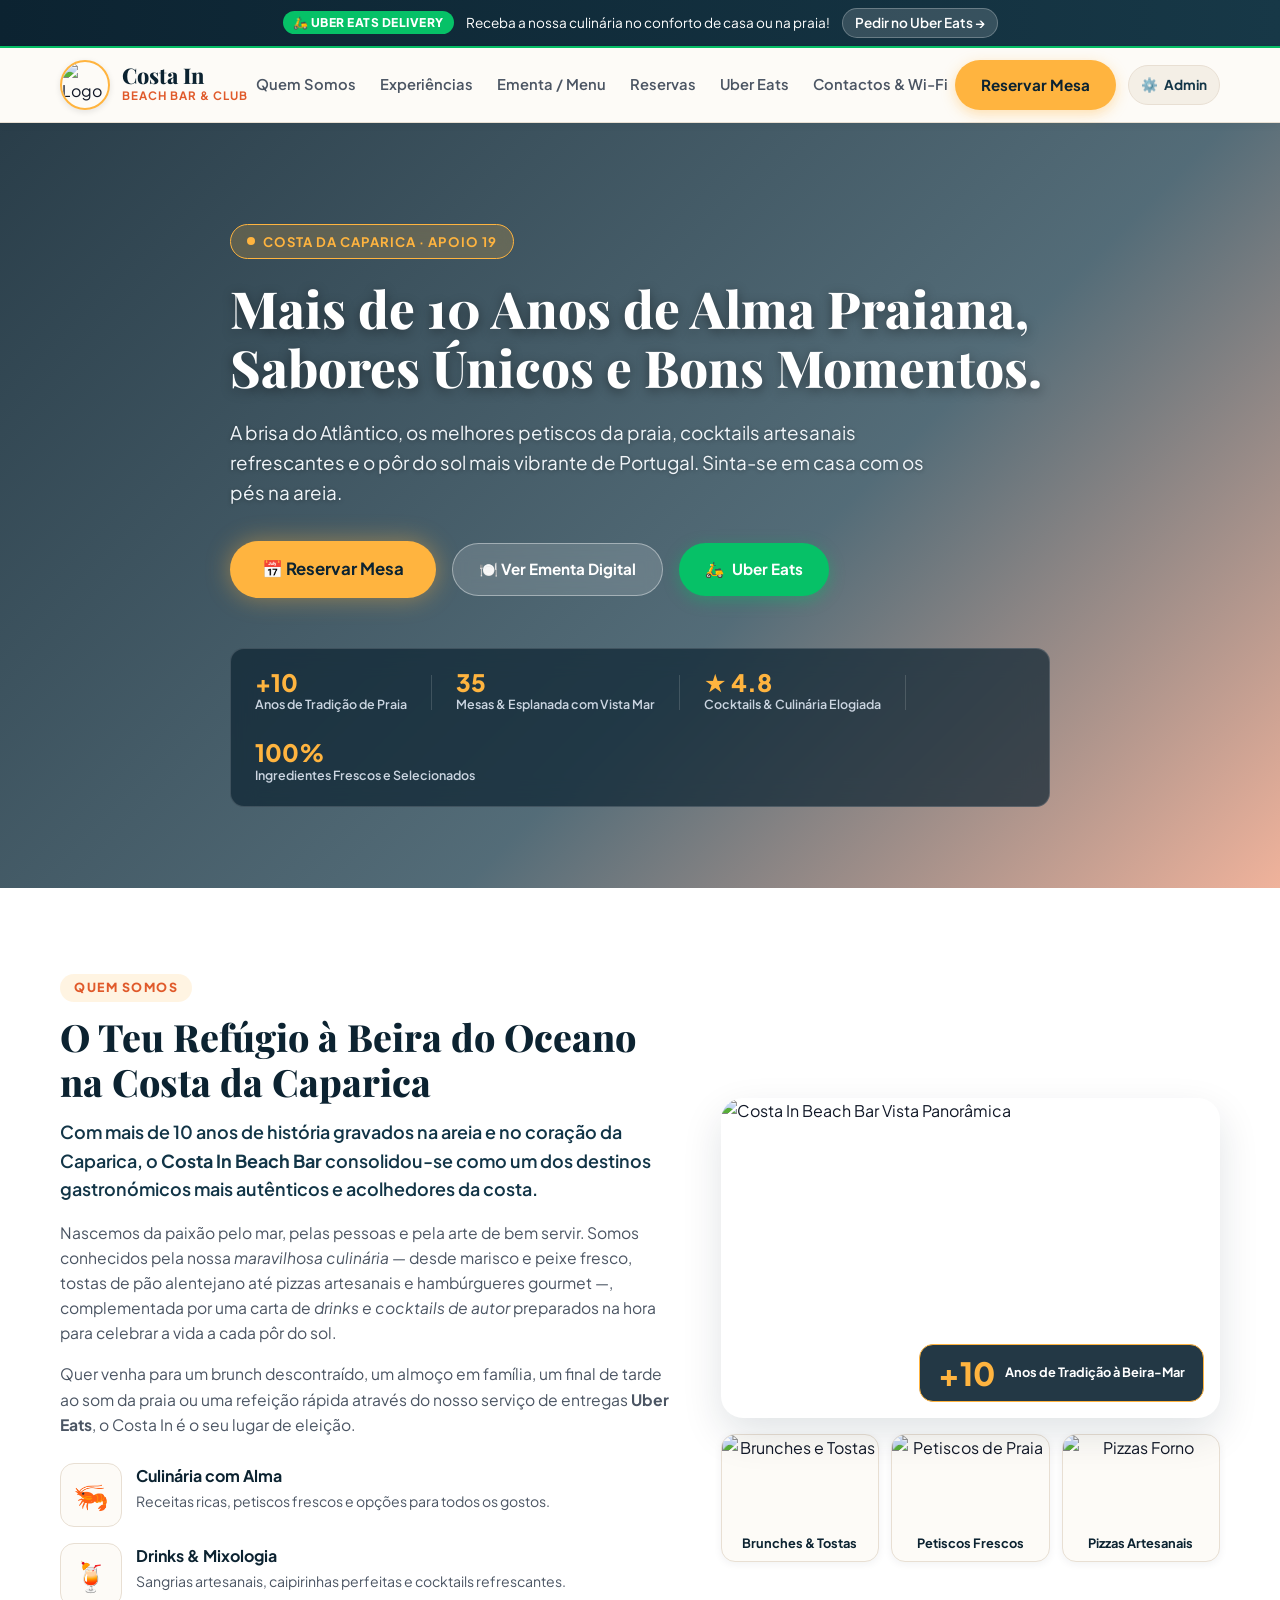
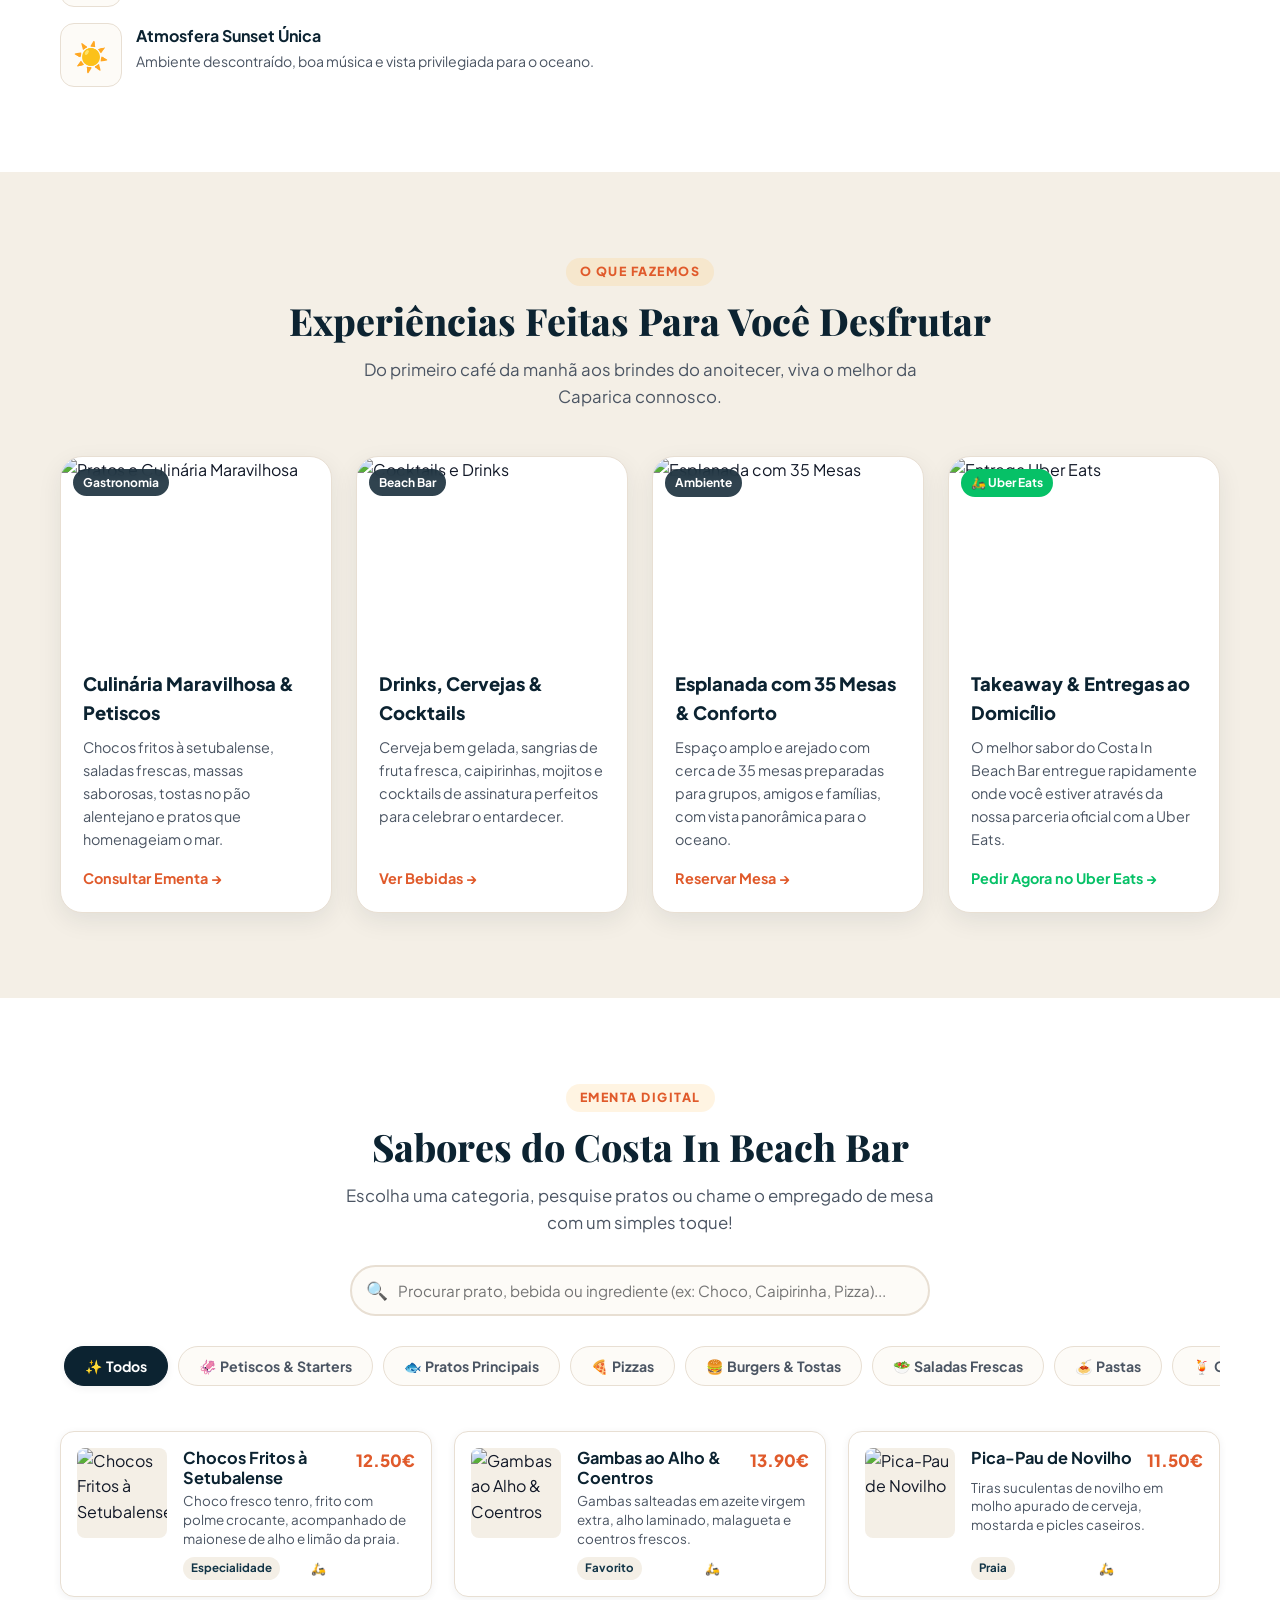
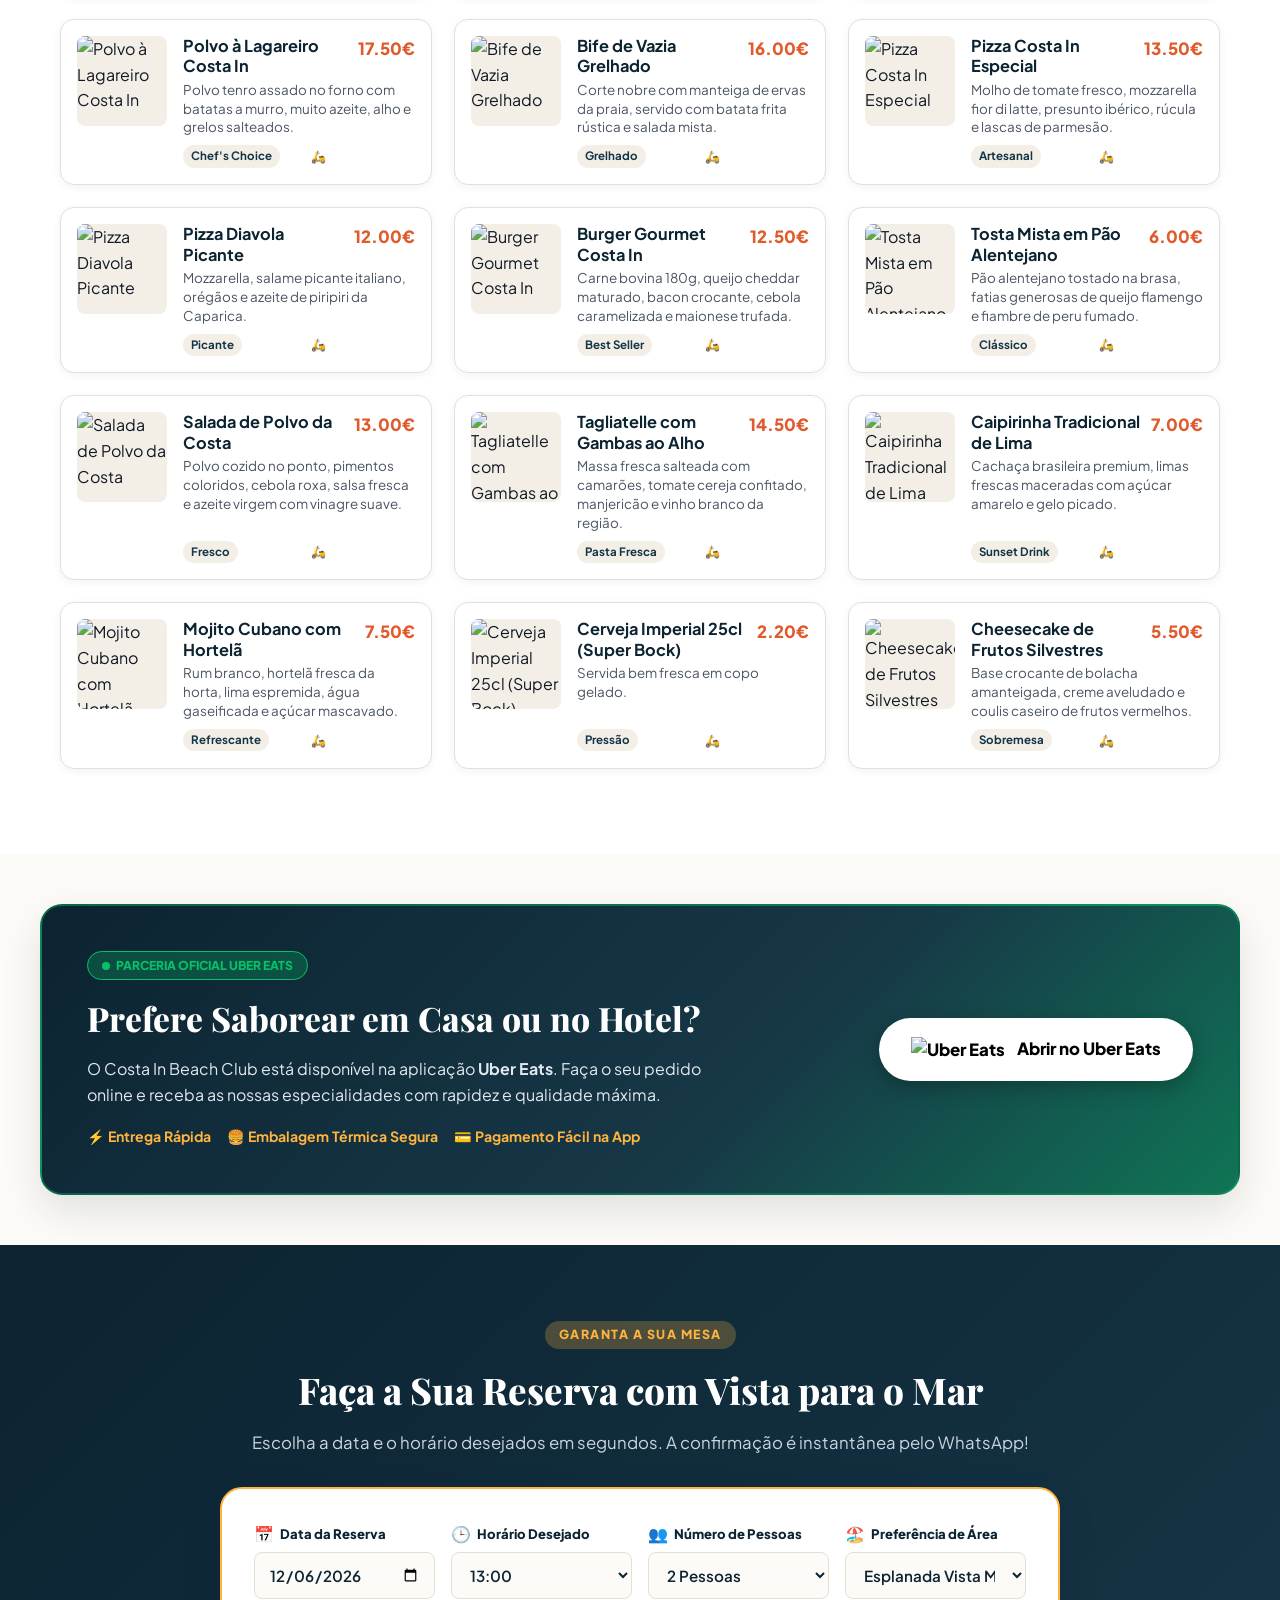
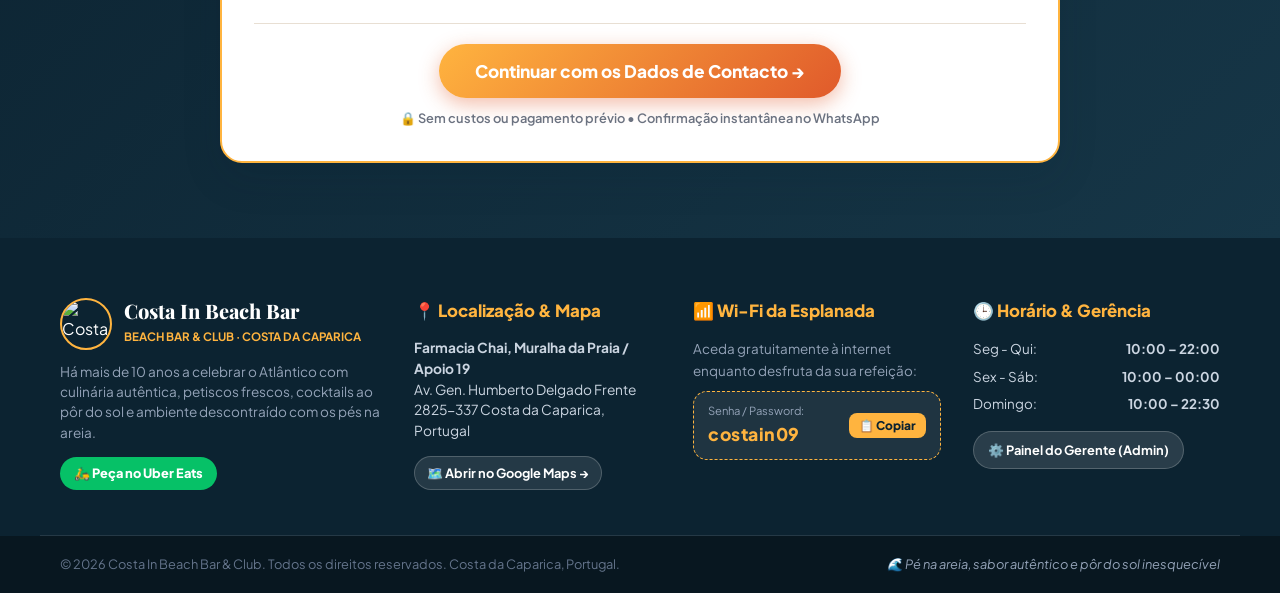
==== commit 0a1345ce: "fix: botao chamar garcom exclusivo para acesso via QR Code da mesa (?mesa=X) e oculto no site public" ====
--- a/index.html
+++ b/index.html
@@ -571,13 +571,14 @@
   </div>
 
   <!-- =============================================================================
-       BOTÃO FLUTUANTE REDONDO: "CHAMAR GARÇOM" (35 MESAS)
+       BOTÃO FLUTUANTE REDONDO: "CHAMAR GARÇOM"
+       (EXCLUSIVO: Aparece APENAS quando acessado via QR Code da mesa, ex: ?mesa=15)
        ============================================================================= -->
-  <div class="floating-call-container">
+  <div class="floating-call-container" id="floatingCallContainer" style="display: none;">
     <button class="btn-round-call" id="btnOpenCallModal" aria-label="Chamar Garçom">
       <div class="bell-wave"></div>
       <span class="call-icon">🛎️</span>
-      <span class="call-text">CHAMAR</span>
+      <span class="call-text" id="callBtnText">CHAMAR</span>
     </button>
   </div>
 
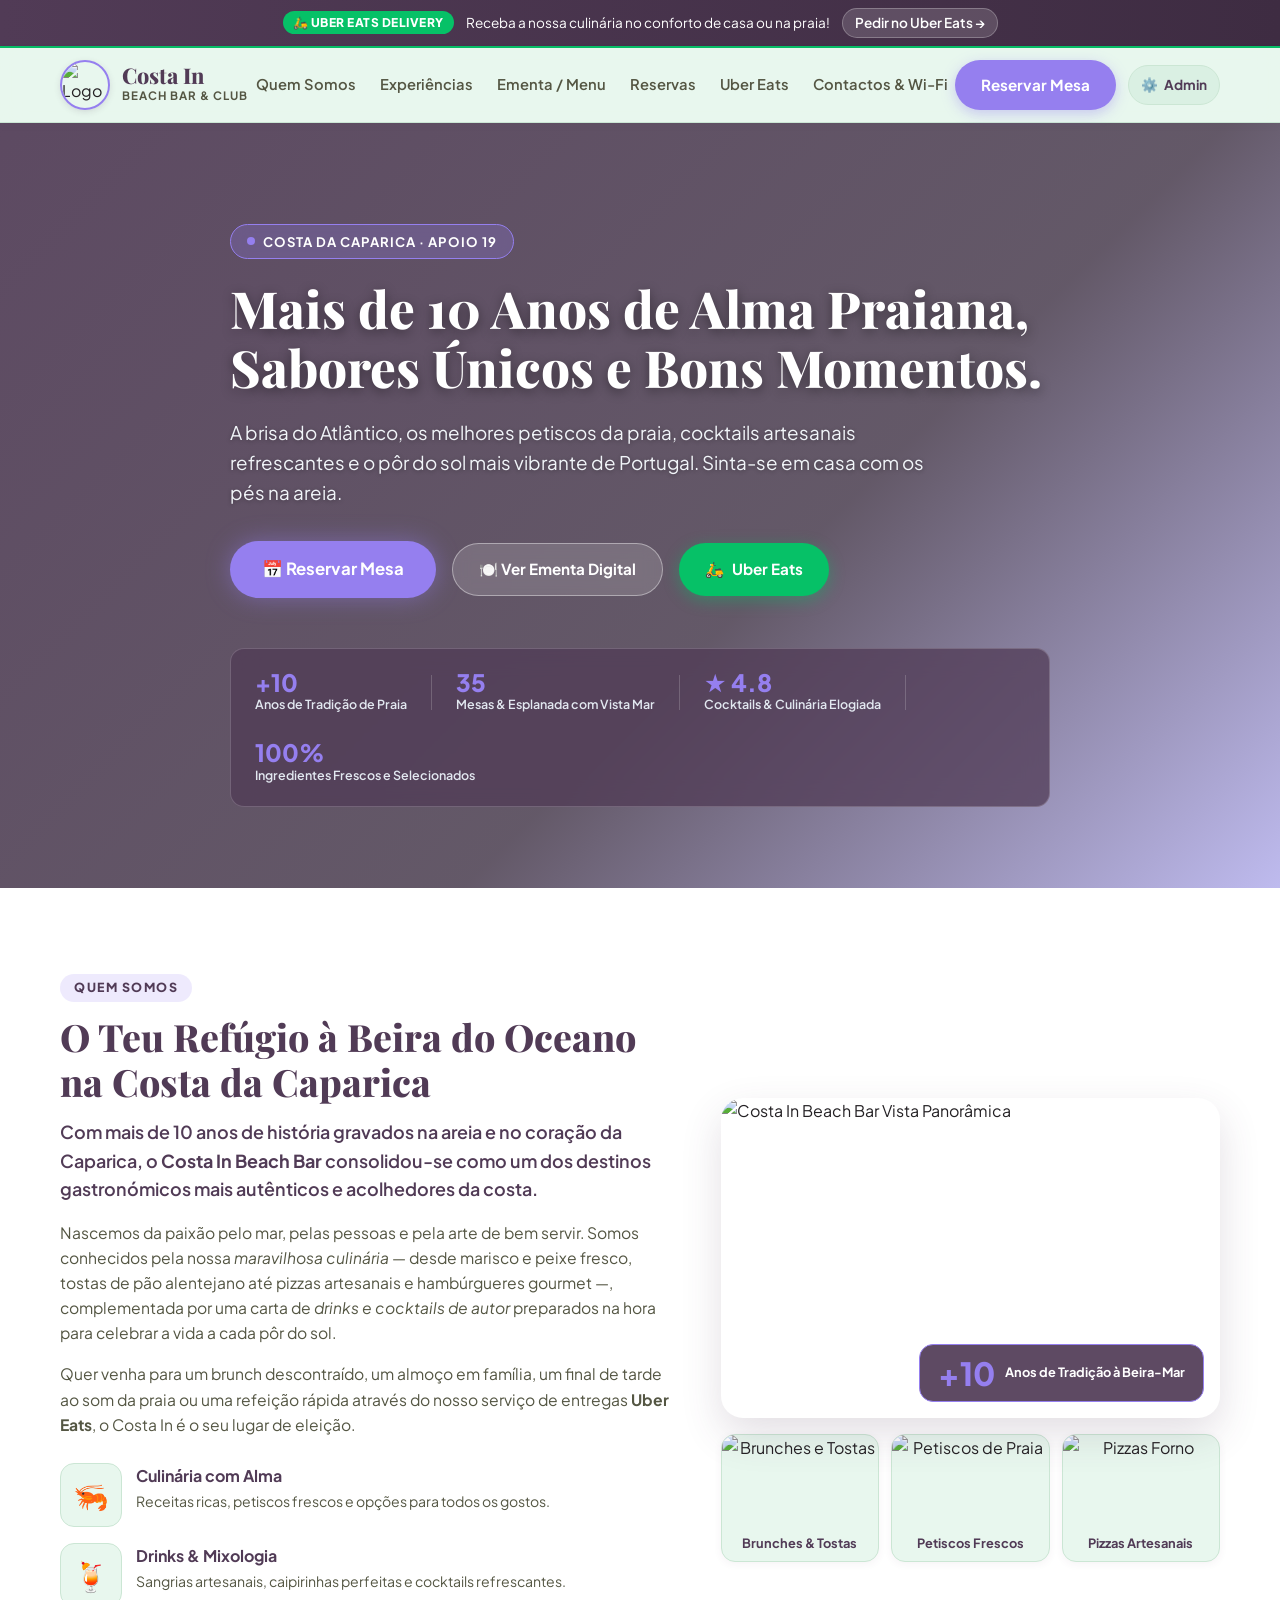
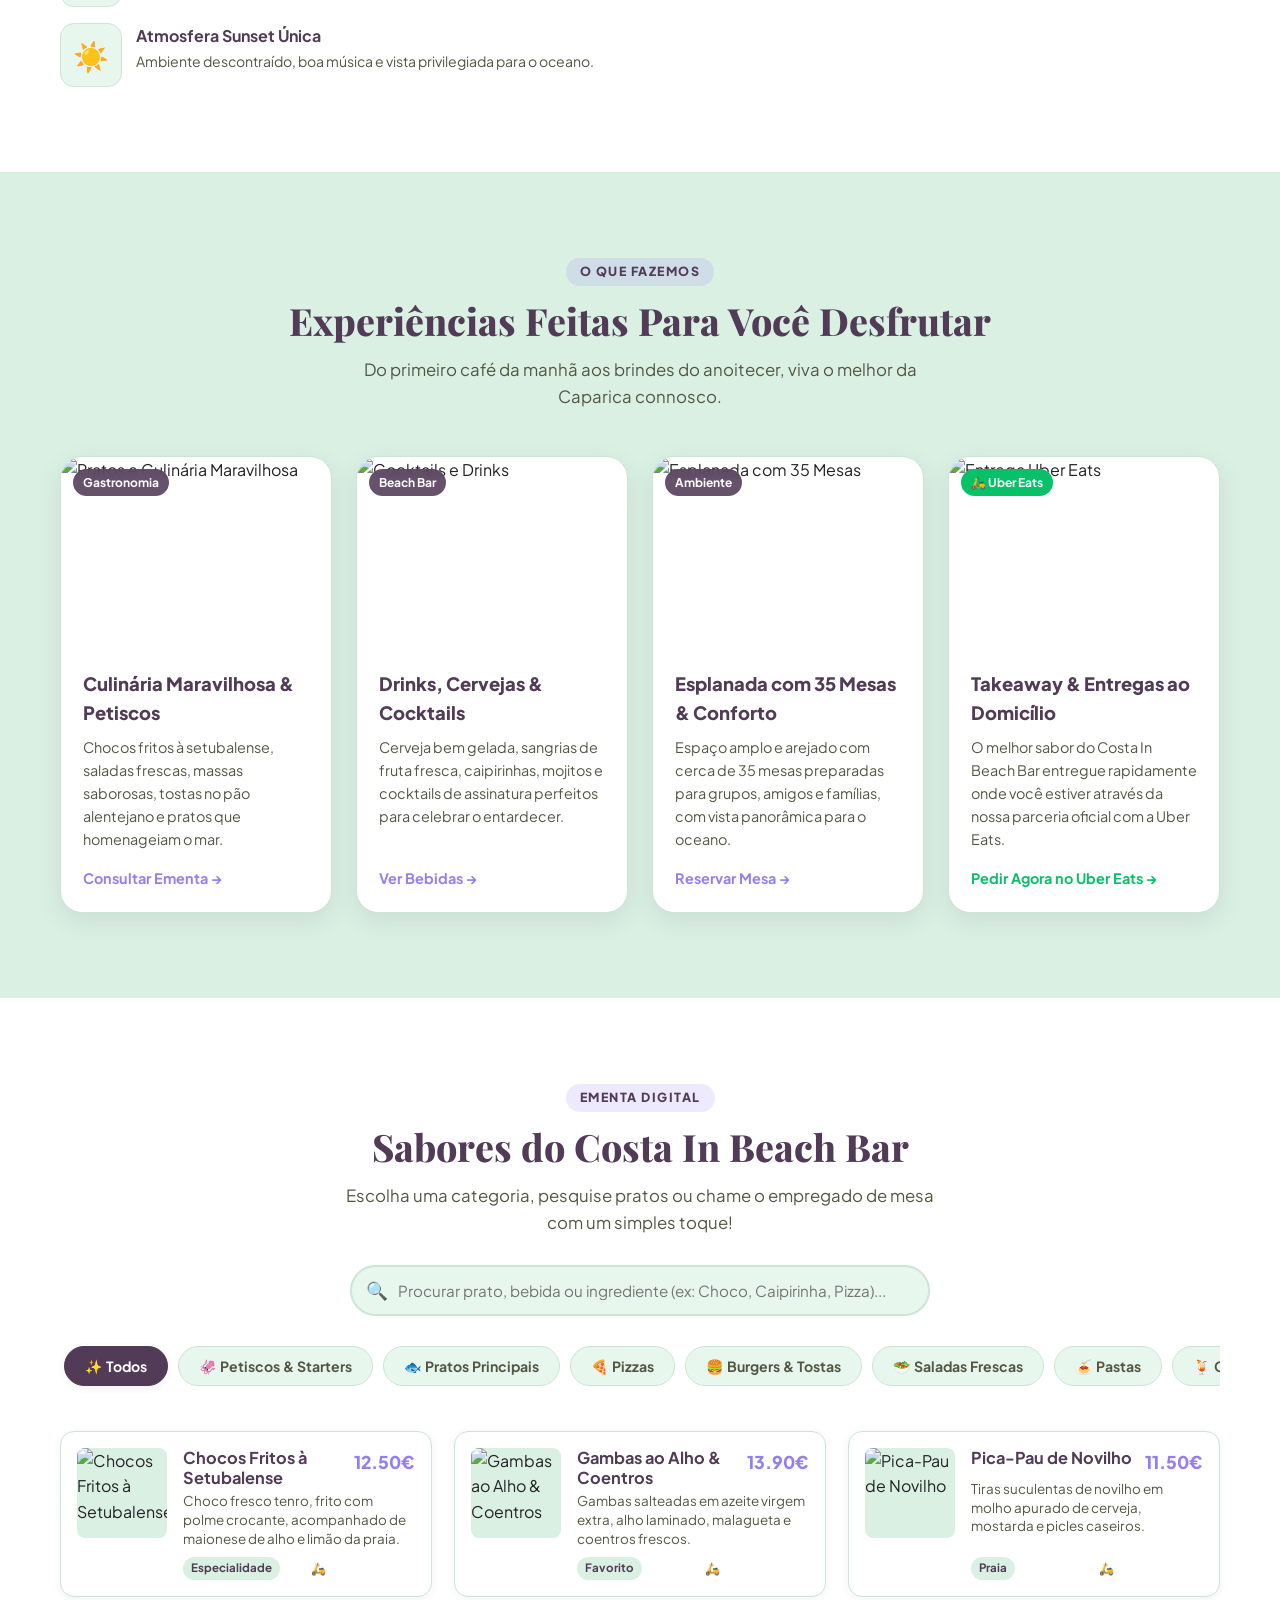
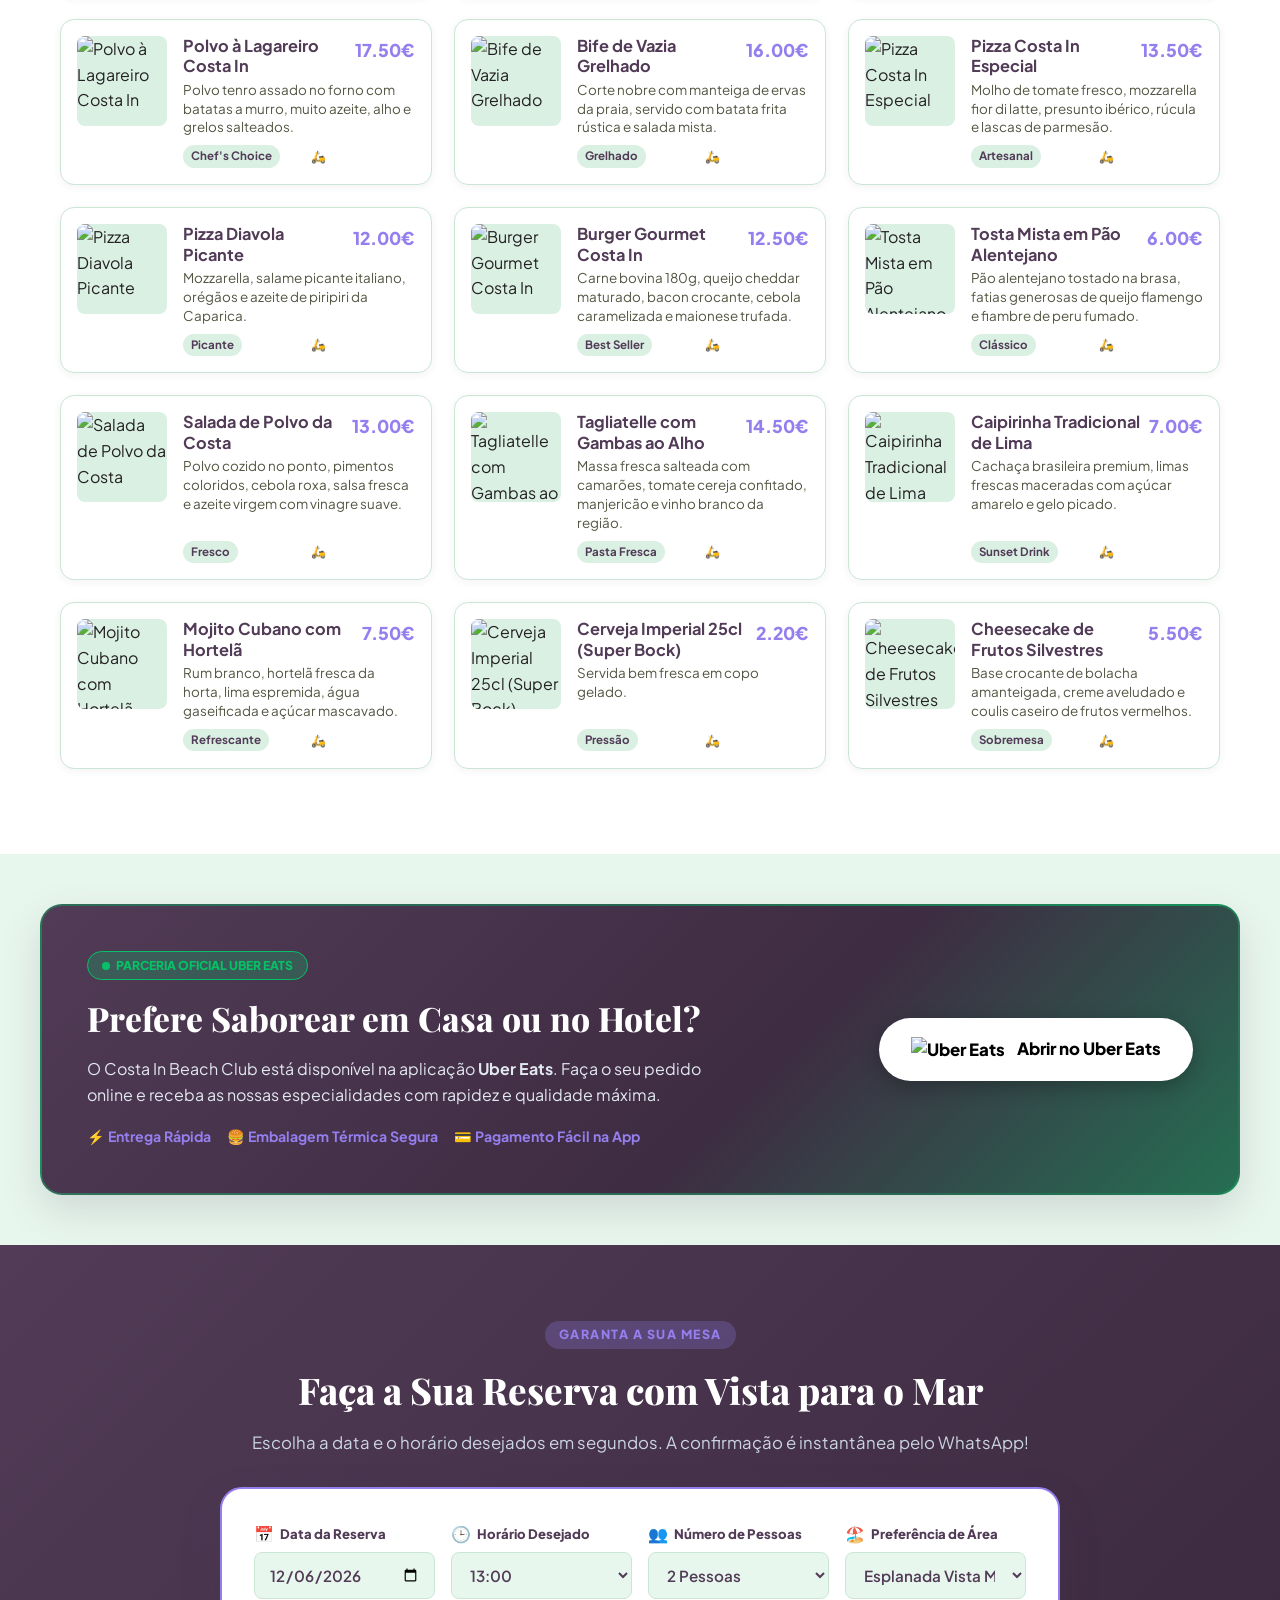
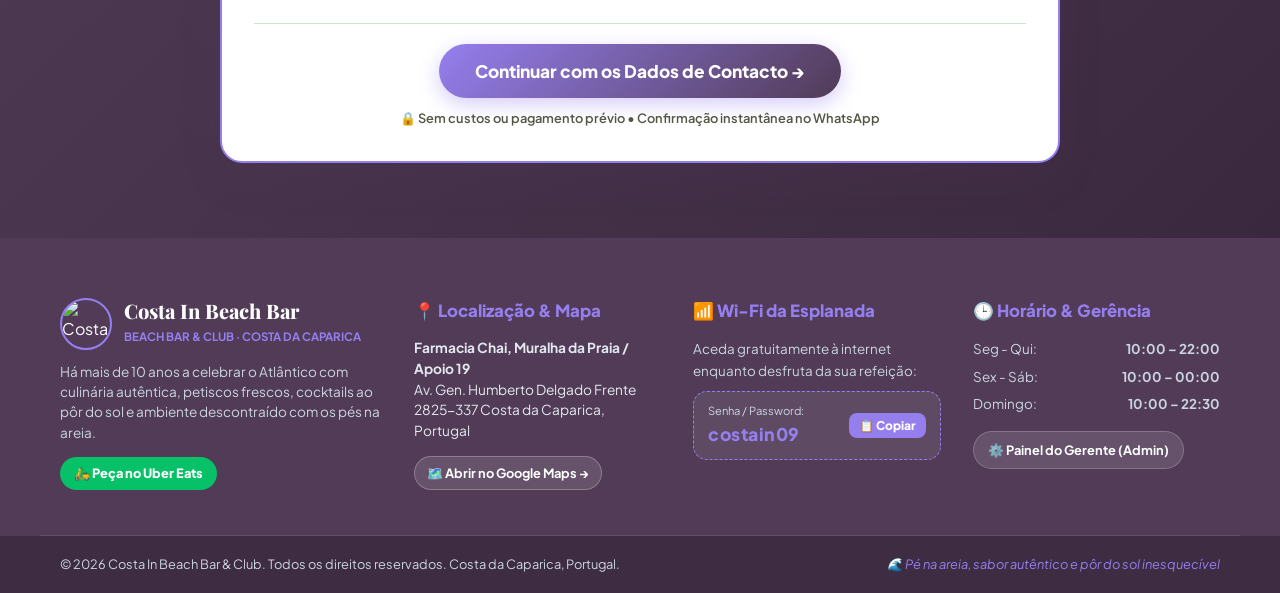
==== commit a2b77ce5: "style: atualizacao da paleta de cores para #957fef (lavanda), #e8f7ee (menta fresca), #513b56 (plum " ====
--- a/index.html
+++ b/index.html
@@ -8,7 +8,7 @@
   <title>Costa In Beach Bar & Club | Costa da Caparica</title>
   <meta name="description" content="Com mais de 10 anos de praia na Costa da Caparica, o Costa In Beach Bar é conhecido pela sua maravilhosa culinária, drinks únicos, sunsets inesquecíveis e entregas pelo Uber Eats.">
   <meta name="keywords" content="costa in beach bar, costa da caparica restaurante, beach club caparica, reservas costa in, uber eats costa in beach bar">
-  <meta name="theme-color" content="#ffb43f">
+  <meta name="theme-color" content="#957fef">
 
   <!-- Fontes Oficiais: Playfair Display + Plus Jakarta Sans + Rubik -->
   <link rel="preconnect" href="https://fonts.googleapis.com">
--- a/style.css
+++ b/style.css
@@ -1,49 +1,74 @@
 /* =============================================================================
    COSTA IN BEACH BAR & CLUB — DESIGN SYSTEM & ESTILOS COMPLETOS
-   Paleta: Âmbar Dourado (#ffb43f) + Coral Gastronómico (#e05a2b) 
-           + Azul Atlântico (#0c2331) + Areia Suave (#fdfbf7)
+   Paleta Oficial Solicitada (Coolors):
+   - #957fef : Lavanda / Íris Vibrante (Destaque, CTAs, Brilhos, Acentos)
+   - #e8f7ee : Menta Fresca / Espuma do Mar (Fundo geral suave, Cards claros)
+   - #513b56 : Roxo Profundo / Berinjela Noturno (Contrastes escuros, Hero, Rodapé)
+   - #545643 : Verde Oliva / Musgo Costeiro (Subtítulos, Tags terrosas, Acentos)
    ============================================================================= */
 
 :root {
-  /* Cores Principais */
-  --color-amber:        #ffb43f;
-  --color-amber-hover:  #e59e2b;
-  --color-amber-light:  rgba(255, 180, 63, 0.15);
-  --color-coral:        #e05a2b;
-  --color-coral-hover:  #c84a1e;
-  --color-ocean-deep:   #0c2331;
-  --color-ocean-dark:   #123547;
-  --color-ocean-blue:   #0077b6;
-  --color-sand:         #fdfbf7;
-  --color-sand-alt:     #f4efe6;
-  --color-sand-border:  #e8dfd3;
-  --color-uber:         #06c167;
-  --color-uber-hover:   #05a356;
-  --color-danger:       #ef4444;
-  --color-success:      #10b981;
+  /* 1. Paleta Oficial */
+  --color-lavender:        #957fef;
+  --color-lavender-hover:  #8168ea;
+  --color-lavender-light:  rgba(149, 127, 239, 0.16);
+  --color-lavender-glow:   0 0 25px rgba(149, 127, 239, 0.45);
+
+  --color-mint:            #e8f7ee;
+  --color-mint-alt:        #daf0e3;
+  --color-mint-border:     #cbe6d4;
+
+  --color-plum:            #513b56;
+  --color-plum-dark:       #3e2c42;
+  --color-plum-deep:       #2a1d2e;
+
+  --color-olive:           #545643;
+  --color-olive-hover:     #434535;
+  --color-olive-light:     rgba(84, 86, 67, 0.14);
+
+  /* 2. Mapeamento Semântico para a Aplicação */
+  --color-amber:           var(--color-lavender);
+  --color-amber-hover:     var(--color-lavender-hover);
+  --color-amber-light:     var(--color-lavender-light);
+  
+  --color-coral:           var(--color-olive);
+  --color-coral-hover:     var(--color-olive-hover);
+  
+  --color-ocean-deep:      var(--color-plum);
+  --color-ocean-dark:      var(--color-plum-dark);
+  --color-ocean-blue:      var(--color-lavender);
+  
+  --color-sand:            var(--color-mint);
+  --color-sand-alt:        var(--color-mint-alt);
+  --color-sand-border:     var(--color-mint-border);
+  
+  --color-uber:            #06c167;
+  --color-uber-hover:      #05a356;
+  --color-danger:          #ef4444;
+  --color-success:         #10b981;
   
   /* Textos */
-  --text-primary:       #111827;
-  --text-secondary:     #4b5563;
-  --text-muted:         #6b7280;
-  --text-light:         #ffffff;
+  --text-primary:          #242124;
+  --text-secondary:        #545643;
+  --text-muted:            #717462;
+  --text-light:            #ffffff;
 
   /* Tipografia */
-  --font-serif:         'Playfair Display', Georgia, serif;
-  --font-sans:          'Plus Jakarta Sans', 'Rubik', sans-serif;
+  --font-serif:            'Playfair Display', Georgia, serif;
+  --font-sans:             'Plus Jakarta Sans', 'Rubik', sans-serif;
 
   /* Sombras & Raios */
-  --radius-sm:          8px;
-  --radius-md:          14px;
-  --radius-lg:          22px;
-  --radius-pill:        9999px;
-  --shadow-sm:          0 2px 8px rgba(12, 35, 49, 0.06);
-  --shadow-md:          0 8px 24px rgba(12, 35, 49, 0.08);
-  --shadow-lg:          0 16px 40px rgba(12, 35, 49, 0.12);
-  --shadow-glow:        0 0 25px rgba(255, 180, 63, 0.45);
-
-  --transition-fast:    0.2s ease;
-  --transition-normal:  0.3s cubic-bezier(0.16, 1, 0.3, 1);
+  --radius-sm:             8px;
+  --radius-md:             14px;
+  --radius-lg:             22px;
+  --radius-pill:           9999px;
+  --shadow-sm:             0 2px 8px rgba(81, 59, 86, 0.06);
+  --shadow-md:             0 8px 24px rgba(81, 59, 86, 0.1);
+  --shadow-lg:             0 16px 40px rgba(81, 59, 86, 0.16);
+  --shadow-glow:           var(--color-lavender-glow);
+
+  --transition-fast:       0.2s ease;
+  --transition-normal:     0.3s cubic-bezier(0.16, 1, 0.3, 1);
 }
 
 /* =============================================================================
@@ -96,7 +121,7 @@
    BARRA SUPERIOR: UBER EATS DELIVERY
    ============================================================================= */
 .top-announcement {
-  background: linear-gradient(90deg, #0c2331 0%, #173847 100%);
+  background: linear-gradient(90deg, #513b56 0%, #3e2c42 100%);
   color: var(--text-light);
   font-size: 0.85rem;
   padding: 8px 0;
@@ -143,7 +168,7 @@
   position: sticky;
   top: 0;
   z-index: 1000;
-  background: rgba(253, 251, 247, 0.95);
+  background: rgba(232, 247, 238, 0.95);
   backdrop-filter: blur(12px);
   border-bottom: 1px solid var(--color-sand-border);
   box-shadow: var(--shadow-sm);
@@ -168,8 +193,8 @@
   height: 50px;
   border-radius: 50%;
   object-fit: cover;
-  border: 2px solid var(--color-amber);
-  box-shadow: 0 2px 6px rgba(0,0,0,0.1);
+  border: 2px solid var(--color-lavender);
+  box-shadow: 0 2px 6px rgba(81, 59, 86, 0.15);
 }
 
 .logo-text {
@@ -181,14 +206,14 @@
   font-family: var(--font-serif);
   font-size: 1.35rem;
   font-weight: 800;
-  color: var(--color-ocean-deep);
+  color: var(--color-plum);
   line-height: 1.1;
 }
 
 .brand-sub {
   font-size: 0.72rem;
   font-weight: 700;
-  color: var(--color-coral);
+  color: var(--color-olive);
   letter-spacing: 1px;
   text-transform: uppercase;
 }
@@ -202,11 +227,11 @@
 .nav-links a {
   font-weight: 600;
   font-size: 0.92rem;
-  color: var(--text-secondary);
+  color: var(--color-olive);
 }
 
 .nav-links a:hover {
-  color: var(--color-coral);
+  color: var(--color-lavender);
 }
 
 .nav-actions {
@@ -225,12 +250,12 @@
   border-radius: var(--radius-pill);
   font-size: 0.85rem;
   font-weight: 700;
-  color: var(--color-ocean-dark);
+  color: var(--color-plum);
 }
 
 .btn-admin-link:hover {
   background: var(--color-amber-light);
-  border-color: var(--color-amber);
+  border-color: var(--color-lavender);
 }
 
 .mobile-menu-btn {
@@ -245,7 +270,7 @@
   display: block;
   width: 24px;
   height: 3px;
-  background: var(--color-ocean-deep);
+  background: var(--color-plum);
   border-radius: 2px;
   transition: var(--transition-fast);
 }
@@ -255,7 +280,7 @@
   flex-direction: column;
   padding: 20px;
   background: var(--color-sand);
-  border-bottom: 2px solid var(--color-amber);
+  border-bottom: 2px solid var(--color-lavender);
 }
 
 .mobile-drawer.open {
@@ -267,6 +292,7 @@
   font-size: 1rem;
   font-weight: 600;
   border-bottom: 1px solid var(--color-sand-border);
+  color: var(--color-plum);
 }
 
 .mobile-link.uber-highlight {
@@ -275,7 +301,7 @@
 }
 
 .mobile-link.admin-nav-link {
-  color: var(--color-ocean-blue);
+  color: var(--color-lavender);
 }
 
 /* =============================================================================
@@ -294,7 +320,7 @@
 .hero-overlay {
   position: absolute;
   top: 0; left: 0; right: 0; bottom: 0;
-  background: linear-gradient(135deg, rgba(12, 35, 49, 0.88) 0%, rgba(18, 53, 71, 0.72) 60%, rgba(224, 90, 43, 0.45) 100%);
+  background: linear-gradient(135deg, rgba(81, 59, 86, 0.92) 0%, rgba(62, 44, 66, 0.78) 60%, rgba(149, 127, 239, 0.5) 100%);
 }
 
 .hero-content {
@@ -307,9 +333,9 @@
   display: inline-flex;
   align-items: center;
   gap: 8px;
-  background: rgba(255, 180, 63, 0.2);
-  border: 1px solid var(--color-amber);
-  color: var(--color-amber);
+  background: rgba(149, 127, 239, 0.25);
+  border: 1px solid var(--color-lavender);
+  color: #ffffff;
   padding: 6px 16px;
   border-radius: var(--radius-pill);
   font-size: 0.82rem;
@@ -323,7 +349,7 @@
 .pulse-dot {
   width: 8px;
   height: 8px;
-  background: var(--color-amber);
+  background: var(--color-lavender);
   border-radius: 50%;
   animation: pulse 1.8s infinite;
 }
@@ -373,26 +399,26 @@
 }
 
 .btn-primary {
-  background: var(--color-amber);
-  color: var(--color-ocean-deep);
-  box-shadow: 0 4px 14px rgba(255, 180, 63, 0.4);
+  background: var(--color-lavender);
+  color: #ffffff;
+  box-shadow: 0 4px 14px rgba(149, 127, 239, 0.4);
 }
 
 .btn-primary:hover {
-  background: var(--color-amber-hover);
+  background: var(--color-lavender-hover);
   transform: translateY(-2px);
 }
 
 .btn-hero-primary {
-  background: var(--color-amber);
-  color: var(--color-ocean-deep);
+  background: var(--color-lavender);
+  color: #ffffff;
   font-size: 1.05rem;
   padding: 15px 32px;
   box-shadow: var(--shadow-glow);
 }
 
 .btn-hero-primary:hover {
-  background: #ffc466;
+  background: #a894f7;
   transform: translateY(-3px);
 }
 
@@ -427,10 +453,10 @@
   flex-wrap: wrap;
   gap: 24px;
   padding: 20px 24px;
-  background: rgba(12, 35, 49, 0.7);
+  background: rgba(81, 59, 86, 0.75);
   backdrop-filter: blur(12px);
   border-radius: var(--radius-md);
-  border: 1px solid rgba(255, 255, 255, 0.15);
+  border: 1px solid rgba(255, 255, 255, 0.18);
   max-width: 820px;
 }
 
@@ -442,20 +468,20 @@
 .stat-number {
   font-size: 1.5rem;
   font-weight: 800;
-  color: var(--color-amber);
+  color: var(--color-lavender);
   line-height: 1.1;
 }
 
 .stat-label {
   font-size: 0.78rem;
-  color: #cbd5e1;
+  color: #e2e8f0;
   font-weight: 600;
 }
 
 .stat-divider {
   width: 1px;
   height: 35px;
-  background: rgba(255, 255, 255, 0.15);
+  background: rgba(255, 255, 255, 0.18);
 }
 
 /* =============================================================================
@@ -467,8 +493,8 @@
 
 .section-badge {
   display: inline-block;
-  background: var(--color-amber-light);
-  color: var(--color-coral);
+  background: var(--color-lavender-light);
+  color: var(--color-plum);
   font-weight: 800;
   font-size: 0.78rem;
   letter-spacing: 1.5px;
@@ -478,22 +504,22 @@
 }
 
 .section-badge.badge-light {
-  background: rgba(255, 180, 63, 0.25);
-  color: var(--color-amber);
+  background: rgba(149, 127, 239, 0.25);
+  color: var(--color-lavender);
 }
 
 .section-title {
   font-family: var(--font-serif);
   font-size: 2.35rem;
   font-weight: 800;
-  color: var(--color-ocean-deep);
+  color: var(--color-plum);
   line-height: 1.2;
   margin-bottom: 14px;
 }
 
 .section-subtitle {
   font-size: 1.05rem;
-  color: var(--text-secondary);
+  color: var(--color-olive);
   max-width: 600px;
   margin: 0 auto;
 }
@@ -518,7 +544,7 @@
 
 .about-lead {
   font-size: 1.12rem;
-  color: var(--color-ocean-dark);
+  color: var(--color-plum);
   font-weight: 600;
   margin-bottom: 16px;
   line-height: 1.6;
@@ -526,7 +552,7 @@
 
 .about-paragraph {
   font-size: 0.98rem;
-  color: var(--text-secondary);
+  color: var(--color-olive);
   margin-bottom: 16px;
 }
 
@@ -554,13 +580,13 @@
 .feature-item h4 {
   font-size: 1rem;
   font-weight: 700;
-  color: var(--color-ocean-deep);
+  color: var(--color-plum);
   margin-bottom: 2px;
 }
 
 .feature-item p {
   font-size: 0.88rem;
-  color: var(--text-secondary);
+  color: var(--color-olive);
 }
 
 .about-visual-col {
@@ -591,12 +617,12 @@
   position: absolute;
   bottom: 16px;
   right: 16px;
-  background: rgba(12, 35, 49, 0.9);
+  background: rgba(81, 59, 86, 0.92);
   backdrop-filter: blur(8px);
   color: #ffffff;
   padding: 12px 18px;
   border-radius: var(--radius-md);
-  border: 1px solid var(--color-amber);
+  border: 1px solid var(--color-lavender);
   display: flex;
   align-items: center;
   gap: 10px;
@@ -605,7 +631,7 @@
 .badge-big {
   font-size: 2rem;
   font-weight: 800;
-  color: var(--color-amber);
+  color: var(--color-lavender);
   line-height: 1;
 }
 
@@ -640,7 +666,7 @@
   display: block;
   font-size: 0.8rem;
   font-weight: 700;
-  color: var(--color-ocean-deep);
+  color: var(--color-plum);
   padding: 8px 4px;
 }
 
@@ -695,7 +721,7 @@
   position: absolute;
   top: 12px;
   left: 12px;
-  background: rgba(12, 35, 49, 0.85);
+  background: rgba(81, 59, 86, 0.88);
   color: #ffffff;
   font-size: 0.75rem;
   font-weight: 700;
@@ -719,13 +745,13 @@
 .service-info h3 {
   font-size: 1.15rem;
   font-weight: 800;
-  color: var(--color-ocean-deep);
+  color: var(--color-plum);
   margin-bottom: 8px;
 }
 
 .service-info p {
   font-size: 0.9rem;
-  color: var(--text-secondary);
+  color: var(--color-olive);
   margin-bottom: 16px;
   flex: 1;
 }
@@ -733,11 +759,11 @@
 .service-link {
   font-weight: 700;
   font-size: 0.9rem;
-  color: var(--color-coral);
+  color: var(--color-lavender);
 }
 
 .service-link:hover {
-  color: var(--color-coral-hover);
+  color: var(--color-lavender-hover);
   text-decoration: underline;
 }
 
@@ -782,9 +808,9 @@
 
 .search-input-box input:focus {
   outline: none;
-  border-color: var(--color-amber);
+  border-color: var(--color-lavender);
   background: #ffffff;
-  box-shadow: 0 0 0 4px var(--color-amber-light);
+  box-shadow: 0 0 0 4px var(--color-lavender-light);
 }
 
 .category-scroll-container {
@@ -806,7 +832,7 @@
   border-radius: var(--radius-pill);
   background: var(--color-sand);
   border: 1px solid var(--color-sand-border);
-  color: var(--text-secondary);
+  color: var(--color-olive);
   font-weight: 700;
   font-size: 0.88rem;
   white-space: nowrap;
@@ -814,13 +840,13 @@
 
 .cat-pill:hover {
   background: var(--color-sand-alt);
-  color: var(--color-ocean-deep);
+  color: var(--color-plum);
 }
 
 .cat-pill.active {
-  background: var(--color-ocean-deep);
-  color: #ffffff;
-  border-color: var(--color-ocean-deep);
+  background: var(--color-plum);
+  color: #ffffff;
+  border-color: var(--color-plum);
   box-shadow: var(--shadow-sm);
 }
 
@@ -832,7 +858,7 @@
 
 .menu-item-card {
   background: #ffffff;
-  border: 1px solid var(--color-sand-border);
+  border: 1.5px solid var(--color-sand-border);
   border-radius: var(--radius-md);
   padding: 16px;
   display: flex;
@@ -843,7 +869,7 @@
 
 .menu-item-card:hover {
   transform: translateY(-3px);
-  border-color: var(--color-amber);
+  border-color: var(--color-lavender);
   box-shadow: var(--shadow-md);
 }
 
@@ -873,20 +899,20 @@
 .menu-item-title {
   font-size: 1.02rem;
   font-weight: 700;
-  color: var(--color-ocean-deep);
+  color: var(--color-plum);
   line-height: 1.25;
 }
 
 .menu-item-price {
   font-weight: 800;
-  color: var(--color-coral);
-  font-size: 1.05rem;
+  color: var(--color-lavender);
+  font-size: 1.1rem;
   white-space: nowrap;
 }
 
 .menu-item-desc {
   font-size: 0.84rem;
-  color: var(--text-secondary);
+  color: var(--color-olive);
   margin-top: 4px;
   line-height: 1.4;
 }
@@ -902,7 +928,7 @@
   font-size: 0.72rem;
   font-weight: 700;
   background: var(--color-sand-alt);
-  color: var(--color-ocean-dark);
+  color: var(--color-plum);
   padding: 2px 8px;
   border-radius: var(--radius-pill);
 }
@@ -916,7 +942,7 @@
 }
 
 .ubereats-box {
-  background: linear-gradient(135deg, #0c2331 0%, #173847 60%, #06c167 150%);
+  background: linear-gradient(135deg, #513b56 0%, #3e2c42 60%, #06c167 150%);
   color: #ffffff;
   border-radius: var(--radius-lg);
   padding: 45px;
@@ -973,7 +999,7 @@
   gap: 16px;
   font-size: 0.88rem;
   font-weight: 700;
-  color: var(--color-amber);
+  color: var(--color-lavender);
 }
 
 .btn-uber-big {
@@ -1001,10 +1027,10 @@
 }
 
 /* =============================================================================
-   NOVO PAINEL DE RESERVAS SIMPLES & INTUITIVO
+   PAINEL DE RESERVAS SIMPLES & INTUITIVO
    ============================================================================= */
 .reservation-section {
-  background: linear-gradient(135deg, var(--color-ocean-deep) 0%, #163647 100%);
+  background: linear-gradient(135deg, var(--color-plum) 0%, #3a293e 100%);
   color: #ffffff;
   padding: 75px 0;
 }
@@ -1034,7 +1060,7 @@
   border-radius: var(--radius-lg);
   padding: 32px;
   box-shadow: var(--shadow-lg);
-  border: 2px solid var(--color-amber);
+  border: 2px solid var(--color-lavender);
   color: var(--text-primary);
 }
 
@@ -1053,7 +1079,7 @@
 .booking-field label {
   font-size: 0.82rem;
   font-weight: 800;
-  color: var(--color-ocean-deep);
+  color: var(--color-plum);
   margin-bottom: 6px;
   display: flex;
   align-items: center;
@@ -1073,16 +1099,16 @@
   font-family: inherit;
   font-size: 0.95rem;
   font-weight: 600;
-  color: var(--color-ocean-deep);
+  color: var(--color-plum);
   transition: border-color var(--transition-fast);
 }
 
 .booking-field input:focus,
 .booking-field select:focus {
   outline: none;
-  border-color: var(--color-amber);
+  border-color: var(--color-lavender);
   background: #ffffff;
-  box-shadow: 0 0 0 3px var(--color-amber-light);
+  box-shadow: 0 0 0 3px var(--color-lavender-light);
 }
 
 .booking-action-center {
@@ -1092,37 +1118,37 @@
 }
 
 .btn-advance-booking {
-  background: linear-gradient(135deg, #ffb43f 0%, #e05a2b 100%);
+  background: linear-gradient(135deg, #957fef 0%, #513b56 100%);
   color: #ffffff;
   padding: 16px 36px;
   font-size: 1.08rem;
   font-weight: 800;
   border-radius: var(--radius-pill);
-  box-shadow: 0 6px 20px rgba(224, 90, 43, 0.4);
+  box-shadow: 0 6px 20px rgba(149, 127, 239, 0.4);
   display: inline-block;
   transition: transform var(--transition-fast);
 }
 
 .btn-advance-booking:hover {
   transform: translateY(-2px);
-  box-shadow: 0 8px 25px rgba(224, 90, 43, 0.5);
+  box-shadow: 0 8px 25px rgba(149, 127, 239, 0.55);
 }
 
 .booking-guarantee-note {
   font-size: 0.8rem;
-  color: var(--text-muted);
+  color: var(--color-olive);
   margin-top: 10px;
   font-weight: 600;
 }
 
 .booking-mini-summary {
-  background: #fef8f0;
-  border: 1px solid var(--color-amber);
+  background: var(--color-sand);
+  border: 1px solid var(--color-lavender);
   border-radius: var(--radius-sm);
   padding: 10px 14px;
   font-size: 0.88rem;
   font-weight: 700;
-  color: var(--color-coral);
+  color: var(--color-plum);
   margin-bottom: 18px;
 }
 
@@ -1130,7 +1156,7 @@
    RODAPÉ UNIFICADO (COM LOCALIZAÇÃO, WI-FI E HORÁRIOS)
    ============================================================================= */
 .footer-main {
-  background: var(--color-ocean-deep);
+  background: var(--color-plum);
   color: #ffffff;
   padding-top: 60px;
 }
@@ -1146,7 +1172,7 @@
 .footer-col h4 {
   font-size: 1.05rem;
   font-weight: 800;
-  color: var(--color-amber);
+  color: var(--color-lavender);
   margin-bottom: 14px;
 }
 
@@ -1162,7 +1188,7 @@
   width: 52px;
   height: 52px;
   border-radius: 50%;
-  border: 2px solid var(--color-amber);
+  border: 2px solid var(--color-lavender);
 }
 
 .footer-logo h3 {
@@ -1170,18 +1196,19 @@
   font-size: 1.25rem;
   font-weight: 800;
   line-height: 1.1;
+  color: #ffffff;
 }
 
 .footer-sub {
   font-size: 0.72rem;
-  color: var(--color-amber);
+  color: var(--color-lavender);
   font-weight: 700;
   text-transform: uppercase;
 }
 
 .footer-bio {
   font-size: 0.85rem;
-  color: #94a3b8;
+  color: #cbd5e1;
   margin-bottom: 14px;
   line-height: 1.5;
 }
@@ -1199,37 +1226,37 @@
 /* Coluna 2: Localização */
 .footer-address {
   font-size: 0.86rem;
-  color: #cbd5e1;
+  color: #e2e8f0;
   margin-bottom: 14px;
   line-height: 1.5;
 }
 
 .btn-map-sm {
   display: inline-block;
-  background: rgba(255, 255, 255, 0.1);
+  background: rgba(255, 255, 255, 0.12);
   color: #ffffff;
   padding: 6px 12px;
   border-radius: var(--radius-pill);
   font-size: 0.8rem;
   font-weight: 700;
-  border: 1px solid rgba(255, 255, 255, 0.2);
+  border: 1px solid rgba(255, 255, 255, 0.25);
 }
 
 .btn-map-sm:hover {
-  background: var(--color-amber);
-  color: var(--color-ocean-deep);
+  background: var(--color-lavender);
+  color: #ffffff;
 }
 
 /* Coluna 3: Wi-Fi */
 .footer-col.wifi-col p {
   font-size: 0.84rem;
-  color: #94a3b8;
+  color: #cbd5e1;
   margin-bottom: 10px;
 }
 
 .footer-wifi-box {
   background: rgba(255, 255, 255, 0.08);
-  border: 1px dashed var(--color-amber);
+  border: 1px dashed var(--color-lavender);
   border-radius: var(--radius-md);
   padding: 10px 14px;
   display: flex;
@@ -1241,23 +1268,27 @@
 .wifi-tiny-label {
   display: block;
   font-size: 0.7rem;
-  color: #94a3b8;
+  color: #cbd5e1;
 }
 
 .wifi-display-code {
   font-size: 1.1rem;
   font-weight: 800;
-  color: var(--color-amber);
+  color: var(--color-lavender);
   letter-spacing: 0.5px;
 }
 
 .btn-copy-wifi-footer {
-  background: var(--color-amber);
-  color: var(--color-ocean-deep);
+  background: var(--color-lavender);
+  color: #ffffff;
   padding: 5px 10px;
   border-radius: var(--radius-sm);
   font-size: 0.75rem;
   font-weight: 800;
+}
+
+.btn-copy-wifi-footer:hover {
+  background: var(--color-lavender-hover);
 }
 
 .wifi-copied-indicator {
@@ -1297,15 +1328,15 @@
 }
 
 .btn-footer-admin-link:hover {
-  background: var(--color-amber);
-  color: var(--color-ocean-deep);
+  background: var(--color-lavender);
+  color: #ffffff;
 }
 
 .footer-bottom-bar {
-  background: #081720;
+  background: #3e2c42;
   padding: 18px 0;
   font-size: 0.8rem;
-  color: #64748b;
+  color: #cbd5e1;
 }
 
 .footer-bottom-content {
@@ -1317,7 +1348,7 @@
 }
 
 .footer-tagline {
-  color: #94a3b8;
+  color: var(--color-lavender);
   font-style: italic;
 }
 
@@ -1336,13 +1367,13 @@
   width: 74px;
   height: 74px;
   border-radius: 50%;
-  background: linear-gradient(135deg, #ffb43f 0%, #e05a2b 100%);
+  background: linear-gradient(135deg, #957fef 0%, #513b56 100%);
   color: #ffffff;
   display: flex;
   flex-direction: column;
   align-items: center;
   justify-content: center;
-  box-shadow: 0 10px 25px rgba(224, 90, 43, 0.5);
+  box-shadow: 0 10px 25px rgba(149, 127, 239, 0.45);
   transition: transform 0.25s cubic-bezier(0.175, 0.885, 0.32, 1.275);
 }
 
@@ -1354,7 +1385,7 @@
   position: absolute;
   top: -6px; left: -6px; right: -6px; bottom: -6px;
   border-radius: 50%;
-  border: 2px solid var(--color-amber);
+  border: 2px solid var(--color-lavender);
   animation: bellPulse 2s infinite;
   pointer-events: none;
 }
@@ -1383,7 +1414,7 @@
   display: none;
   position: fixed;
   top: 0; left: 0; right: 0; bottom: 0;
-  background: rgba(12, 35, 49, 0.75);
+  background: rgba(81, 59, 86, 0.75);
   backdrop-filter: blur(6px);
   z-index: 2000;
   align-items: center;
@@ -1402,7 +1433,7 @@
   max-height: 90vh;
   overflow-y: auto;
   text-align: center;
-  border: 2px solid var(--color-amber);
+  border: 2px solid var(--color-lavender);
 }
 
 .modal-close-btn {
@@ -1416,7 +1447,7 @@
 }
 
 .modal-close-btn:hover {
-  color: var(--color-coral);
+  color: var(--color-lavender);
 }
 
 .modal-header-icon {
@@ -1428,13 +1459,13 @@
   font-family: var(--font-serif);
   font-size: 1.45rem;
   font-weight: 800;
-  color: var(--color-ocean-deep);
+  color: var(--color-plum);
   margin-bottom: 6px;
 }
 
 .modal-subtitle {
   font-size: 0.9rem;
-  color: var(--text-secondary);
+  color: var(--color-olive);
   margin-bottom: 20px;
 }
 
@@ -1442,7 +1473,7 @@
   display: block;
   font-size: 0.85rem;
   font-weight: 700;
-  color: var(--color-ocean-deep);
+  color: var(--color-plum);
   margin-bottom: 10px;
   text-align: left;
 }
@@ -1467,25 +1498,25 @@
   border-radius: var(--radius-sm);
   font-size: 0.85rem;
   font-weight: 700;
-  color: var(--color-ocean-deep);
+  color: var(--color-plum);
 }
 
 .table-chip:hover {
-  border-color: var(--color-amber);
+  border-color: var(--color-lavender);
   background: var(--color-sand-alt);
 }
 
 .table-chip.selected {
-  background: var(--color-amber);
-  color: var(--color-ocean-deep);
-  border-color: var(--color-coral);
-  box-shadow: 0 0 10px rgba(255, 180, 63, 0.6);
+  background: var(--color-lavender);
+  color: #ffffff;
+  border-color: var(--color-plum);
+  box-shadow: 0 0 10px rgba(149, 127, 239, 0.5);
 }
 
 .table-selected-display {
   font-size: 0.95rem;
   font-weight: 800;
-  color: var(--color-coral);
+  color: var(--color-plum);
   margin-bottom: 16px;
 }
 
@@ -1501,17 +1532,18 @@
   font-size: 0.95rem;
   font-family: inherit;
   background: var(--color-sand);
+  color: var(--color-plum);
 }
 
 .btn-confirm-call {
   width: 100%;
   padding: 15px;
-  background: linear-gradient(135deg, #ffb43f 0%, #e05a2b 100%);
+  background: linear-gradient(135deg, #957fef 0%, #513b56 100%);
   color: #ffffff;
   font-weight: 800;
   font-size: 1.05rem;
   border-radius: var(--radius-pill);
-  box-shadow: 0 6px 18px rgba(224, 90, 43, 0.4);
+  box-shadow: 0 6px 18px rgba(149, 127, 239, 0.4);
   margin-top: 14px;
 }
 
@@ -1537,7 +1569,7 @@
 }
 
 .btn-close-success {
-  background: var(--color-ocean-deep);
+  background: var(--color-plum);
   color: #ffffff;
   padding: 10px 24px;
   border-radius: var(--radius-pill);
@@ -1555,7 +1587,7 @@
   display: block;
   font-size: 0.85rem;
   font-weight: 700;
-  color: var(--color-ocean-deep);
+  color: var(--color-plum);
   margin-bottom: 6px;
 }
 
@@ -1568,15 +1600,16 @@
   font-size: 0.92rem;
   font-family: inherit;
   background: var(--color-sand);
+  color: var(--color-plum);
   transition: border-color var(--transition-fast);
 }
 
 .form-group input:focus,
 .form-group select:focus {
   outline: none;
-  border-color: var(--color-amber);
+  border-color: var(--color-lavender);
   background: #ffffff;
-  box-shadow: 0 0 0 3px var(--color-amber-light);
+  box-shadow: 0 0 0 3px var(--color-lavender-light);
 }
 
 .form-row {
@@ -1587,7 +1620,7 @@
 
 .field-hint {
   font-size: 0.72rem;
-  color: var(--text-muted);
+  color: var(--color-olive);
   margin-top: 4px;
 }
 
@@ -1599,6 +1632,7 @@
   margin: 16px 0;
   text-align: left;
   font-size: 0.9rem;
+  color: var(--color-plum);
 }
 
 .reserva-summary-box p {
@@ -1649,8 +1683,8 @@
    PAINEL ADMIN INTUITIVO (admin.html)
    ============================================================================= */
 .admin-body {
-  background-color: #f1f5f9;
-  color: #1e293b;
+  background-color: #f6fbf8;
+  color: #242124;
 }
 
 .admin-container {
@@ -1661,7 +1695,7 @@
 
 .admin-topbar {
   background: #ffffff;
-  border-bottom: 1px solid #e2e8f0;
+  border-bottom: 1px solid #d2ebd9;
   box-shadow: var(--shadow-sm);
   padding: 14px 0;
   position: sticky;
@@ -1686,14 +1720,16 @@
 .admin-back-link {
   font-size: 0.85rem;
   font-weight: 700;
-  color: var(--color-ocean-blue);
-  background: #e0f2fe;
+  color: var(--color-plum);
+  background: var(--color-sand);
+  border: 1px solid var(--color-sand-border);
   padding: 6px 14px;
   border-radius: var(--radius-pill);
 }
 
 .admin-back-link:hover {
-  background: #bae6fd;
+  background: var(--color-lavender);
+  color: #ffffff;
 }
 
 .admin-logo-wrap {
@@ -1706,19 +1742,19 @@
   width: 44px;
   height: 44px;
   border-radius: 50%;
-  border: 2px solid var(--color-amber);
+  border: 2px solid var(--color-lavender);
 }
 
 .admin-logo-wrap h1 {
   font-size: 1.18rem;
   font-weight: 800;
-  color: var(--color-ocean-deep);
+  color: var(--color-plum);
   line-height: 1.1;
 }
 
 .admin-logo-wrap p {
   font-size: 0.75rem;
-  color: var(--text-muted);
+  color: var(--color-olive);
 }
 
 .admin-controls-right {
@@ -1748,7 +1784,7 @@
 }
 
 .btn-sound-toggle {
-  background: #f8fafc;
+  background: #ffffff;
   border: 1px solid #cbd5e1;
   padding: 6px 14px;
   border-radius: var(--radius-pill);
@@ -1757,11 +1793,12 @@
   display: flex;
   align-items: center;
   gap: 6px;
+  color: var(--color-plum);
 }
 
 .btn-test-call {
-  background: var(--color-amber);
-  color: var(--color-ocean-deep);
+  background: var(--color-lavender);
+  color: #ffffff;
   padding: 6px 14px;
   border-radius: var(--radius-pill);
   font-size: 0.82rem;
@@ -1769,7 +1806,7 @@
 }
 
 .btn-test-call:hover {
-  background: var(--color-amber-hover);
+  background: var(--color-lavender-hover);
 }
 
 .admin-main {
@@ -1788,7 +1825,7 @@
   background: #ffffff;
   padding: 18px;
   border-radius: var(--radius-md);
-  border: 1px solid #e2e8f0;
+  border: 1px solid var(--color-sand-border);
   box-shadow: var(--shadow-sm);
   display: flex;
   align-items: center;
@@ -1796,7 +1833,7 @@
 }
 
 .stat-alert-card {
-  border-left: 5px solid var(--color-coral);
+  border-left: 5px solid var(--color-lavender);
 }
 
 .stat-card-icon {
@@ -1807,13 +1844,13 @@
   display: block;
   font-size: 1.8rem;
   font-weight: 800;
-  color: var(--color-ocean-deep);
+  color: var(--color-plum);
   line-height: 1;
 }
 
 .stat-card-title {
   font-size: 0.8rem;
-  color: var(--text-muted);
+  color: var(--color-olive);
   font-weight: 600;
 }
 
@@ -1822,13 +1859,13 @@
   display: flex;
   gap: 12px;
   margin-bottom: 20px;
-  border-bottom: 2px solid #e2e8f0;
+  border-bottom: 2px solid var(--color-sand-border);
   padding-bottom: 8px;
 }
 
 .admin-tab-btn {
   background: transparent;
-  color: var(--text-muted);
+  color: var(--color-olive);
   font-size: 1.05rem;
   font-weight: 800;
   padding: 10px 20px;
@@ -1839,17 +1876,17 @@
 }
 
 .admin-tab-btn:hover {
-  color: var(--color-ocean-deep);
-  background: #e2e8f0;
+  color: var(--color-plum);
+  background: var(--color-sand-alt);
 }
 
 .admin-tab-btn.active {
-  background: var(--color-ocean-deep);
+  background: var(--color-plum);
   color: #ffffff;
 }
 
 .badge-tab-count {
-  background: var(--color-coral);
+  background: var(--color-lavender);
   color: #ffffff;
   font-size: 0.72rem;
   font-weight: 800;
@@ -1858,8 +1895,8 @@
 }
 
 .admin-tab-btn.active .badge-tab-count {
-  background: var(--color-amber);
-  color: var(--color-ocean-deep);
+  background: var(--color-lavender);
+  color: #ffffff;
 }
 
 .admin-tab-content {
@@ -1875,7 +1912,7 @@
   background: #ffffff;
   border-radius: var(--radius-lg);
   padding: 26px;
-  border: 1px solid #e2e8f0;
+  border: 1px solid var(--color-sand-border);
   box-shadow: var(--shadow-sm);
   margin-bottom: 24px;
 }
@@ -1892,18 +1929,18 @@
 .admin-heading {
   font-size: 1.3rem;
   font-weight: 800;
-  color: var(--color-ocean-deep);
+  color: var(--color-plum);
 }
 
 .admin-subheading {
   font-size: 0.85rem;
-  color: var(--text-muted);
+  color: var(--color-olive);
 }
 
 .btn-clear-all {
-  background: #f1f5f9;
-  color: var(--text-muted);
-  border: 1px solid #cbd5e1;
+  background: var(--color-sand);
+  color: var(--color-plum);
+  border: 1px solid var(--color-sand-border);
   padding: 8px 14px;
   border-radius: var(--radius-sm);
   font-size: 0.82rem;
@@ -1911,8 +1948,7 @@
 }
 
 .btn-clear-all:hover {
-  background: #e2e8f0;
-  color: var(--text-primary);
+  background: var(--color-sand-alt);
 }
 
 /* Chamadas de Garçom Ativas */
@@ -1923,9 +1959,9 @@
 }
 
 .call-alert-banner {
-  background: linear-gradient(135deg, #fff7ed 0%, #ffedd5 100%);
-  border: 2px solid var(--color-coral);
-  border-left: 8px solid var(--color-coral);
+  background: linear-gradient(135deg, #f7f3ff 0%, #ede6ff 100%);
+  border: 2px solid var(--color-lavender);
+  border-left: 8px solid var(--color-lavender);
   border-radius: var(--radius-md);
   padding: 16px 20px;
   display: flex;
@@ -1933,7 +1969,7 @@
   justify-content: space-between;
   flex-wrap: wrap;
   gap: 16px;
-  box-shadow: 0 6px 18px rgba(224, 90, 43, 0.18);
+  box-shadow: 0 6px 18px rgba(149, 127, 239, 0.2);
   animation: shake 0.6s ease;
 }
 
@@ -1950,30 +1986,30 @@
 }
 
 .call-table-number {
-  background: var(--color-coral);
+  background: var(--color-lavender);
   color: #ffffff;
   font-size: 1.4rem;
   font-weight: 900;
   padding: 10px 18px;
   border-radius: var(--radius-md);
-  box-shadow: 0 4px 10px rgba(224, 90, 43, 0.35);
+  box-shadow: 0 4px 10px rgba(149, 127, 239, 0.35);
 }
 
 .call-details h4 {
   font-size: 1.15rem;
   font-weight: 800;
-  color: var(--color-ocean-deep);
+  color: var(--color-plum);
 }
 
 .call-details p {
   font-size: 0.85rem;
-  color: var(--text-secondary);
+  color: var(--color-olive);
 }
 
 .call-time-badge {
   font-size: 0.78rem;
   font-weight: 700;
-  color: var(--color-coral);
+  color: var(--color-lavender);
 }
 
 .btn-attend-call {
@@ -1993,8 +2029,8 @@
 .no-calls-box {
   text-align: center;
   padding: 30px;
-  background: #f8fafc;
-  border: 1.5px dashed #cbd5e1;
+  background: var(--color-sand);
+  border: 1.5px dashed var(--color-sand-border);
   border-radius: var(--radius-md);
 }
 
@@ -2006,13 +2042,13 @@
 
 .no-calls-box h3 {
   font-size: 1.05rem;
-  color: var(--color-ocean-deep);
+  color: var(--color-plum);
   margin-bottom: 4px;
 }
 
 .no-calls-box p {
   font-size: 0.85rem;
-  color: var(--text-muted);
+  color: var(--color-olive);
 }
 
 /* =============================================================================
@@ -2042,7 +2078,7 @@
 }
 
 .dot-calling {
-  background: var(--color-coral);
+  background: var(--color-lavender);
   animation: pulse 1.5s infinite;
 }
 
@@ -2054,8 +2090,8 @@
 }
 
 .floorplan-table {
-  background: #f8fafc;
-  border: 2px solid #cbd5e1;
+  background: var(--color-sand);
+  border: 2px solid var(--color-sand-border);
   border-radius: var(--radius-sm);
   padding: 14px 8px;
   text-align: center;
@@ -2066,14 +2102,14 @@
 
 .floorplan-table:hover {
   transform: translateY(-2px);
-  border-color: var(--color-ocean-blue);
+  border-color: var(--color-lavender);
 }
 
 .floorplan-table.calling {
-  background: #fee2e2;
-  border-color: var(--color-coral);
+  background: #f4efff;
+  border-color: var(--color-lavender);
   animation: pulseTable 1.5s infinite;
-  box-shadow: 0 0 15px rgba(224, 90, 43, 0.4);
+  box-shadow: 0 0 15px rgba(149, 127, 239, 0.4);
 }
 
 @keyframes pulseTable {
@@ -2085,23 +2121,23 @@
 .table-id-label {
   font-size: 1.1rem;
   font-weight: 800;
-  color: var(--color-ocean-deep);
+  color: var(--color-plum);
   display: block;
 }
 
 .table-status-label {
   font-size: 0.68rem;
   font-weight: 700;
-  color: var(--text-muted);
+  color: var(--color-olive);
   display: block;
 }
 
 .floorplan-table.calling .table-id-label {
-  color: var(--color-coral);
+  color: var(--color-lavender);
 }
 
 .floorplan-table.calling .table-status-label {
-  color: var(--color-danger);
+  color: var(--color-lavender-hover);
   font-weight: 800;
 }
 
@@ -2114,14 +2150,21 @@
 
 .admin-search-input {
   padding: 9px 14px;
-  border: 1.5px solid #cbd5e1;
+  border: 1.5px solid var(--color-sand-border);
   border-radius: var(--radius-sm);
   font-size: 0.85rem;
   min-width: 260px;
+  background: var(--color-sand);
+  color: var(--color-plum);
+}
+
+.admin-search-input:focus {
+  outline: none;
+  border-color: var(--color-lavender);
 }
 
 .btn-primary-admin {
-  background: var(--color-ocean-deep);
+  background: var(--color-plum);
   color: #ffffff;
   padding: 9px 16px;
   border-radius: var(--radius-sm);
@@ -2130,7 +2173,7 @@
 }
 
 .btn-primary-admin:hover {
-  background: var(--color-ocean-dark);
+  background: var(--color-plum-dark);
 }
 
 .reservations-table-wrapper {
@@ -2144,17 +2187,17 @@
 }
 
 .admin-table th {
-  background: #f8fafc;
+  background: var(--color-sand);
   padding: 12px 14px;
   text-align: left;
   font-weight: 700;
-  color: var(--text-muted);
-  border-bottom: 2px solid #e2e8f0;
+  color: var(--color-plum);
+  border-bottom: 2px solid var(--color-sand-border);
 }
 
 .admin-table td {
   padding: 14px;
-  border-bottom: 1px solid #e2e8f0;
+  border-bottom: 1px solid var(--color-sand-border);
   vertical-align: middle;
 }
 
@@ -2204,9 +2247,9 @@
 }
 
 .btn-wa-ai {
-  background: #fef3c7;
-  color: #b45309;
-  border: 1px solid #fde68a;
+  background: rgba(149, 127, 239, 0.15);
+  color: var(--color-plum);
+  border: 1px solid var(--color-lavender);
   padding: 6px 12px;
   border-radius: var(--radius-pill);
   font-size: 0.78rem;
@@ -2214,7 +2257,7 @@
 }
 
 .btn-wa-ai:hover {
-  background: #f59e0b;
+  background: var(--color-lavender);
   color: #ffffff;
 }
 
@@ -2238,28 +2281,28 @@
   background: #ffffff;
   padding: 20px;
   border-radius: var(--radius-md);
-  border: 1px solid #e2e8f0;
+  border: 1px solid var(--color-sand-border);
 }
 
 .tip-box h4 {
   font-size: 0.95rem;
   font-weight: 800;
-  color: var(--color-ocean-deep);
+  color: var(--color-plum);
   margin-bottom: 8px;
 }
 
 .tip-box p {
   font-size: 0.82rem;
-  color: var(--text-secondary);
+  color: var(--color-olive);
   margin-bottom: 10px;
 }
 
 .code-quote {
-  background: #f8fafc;
-  border-left: 3px solid var(--color-amber);
+  background: var(--color-sand);
+  border-left: 3px solid var(--color-lavender);
   padding: 10px 14px;
   font-size: 0.8rem;
-  color: var(--color-ocean-dark);
+  color: var(--color-plum);
   font-style: italic;
   border-radius: 0 var(--radius-sm) var(--radius-sm) 0;
 }
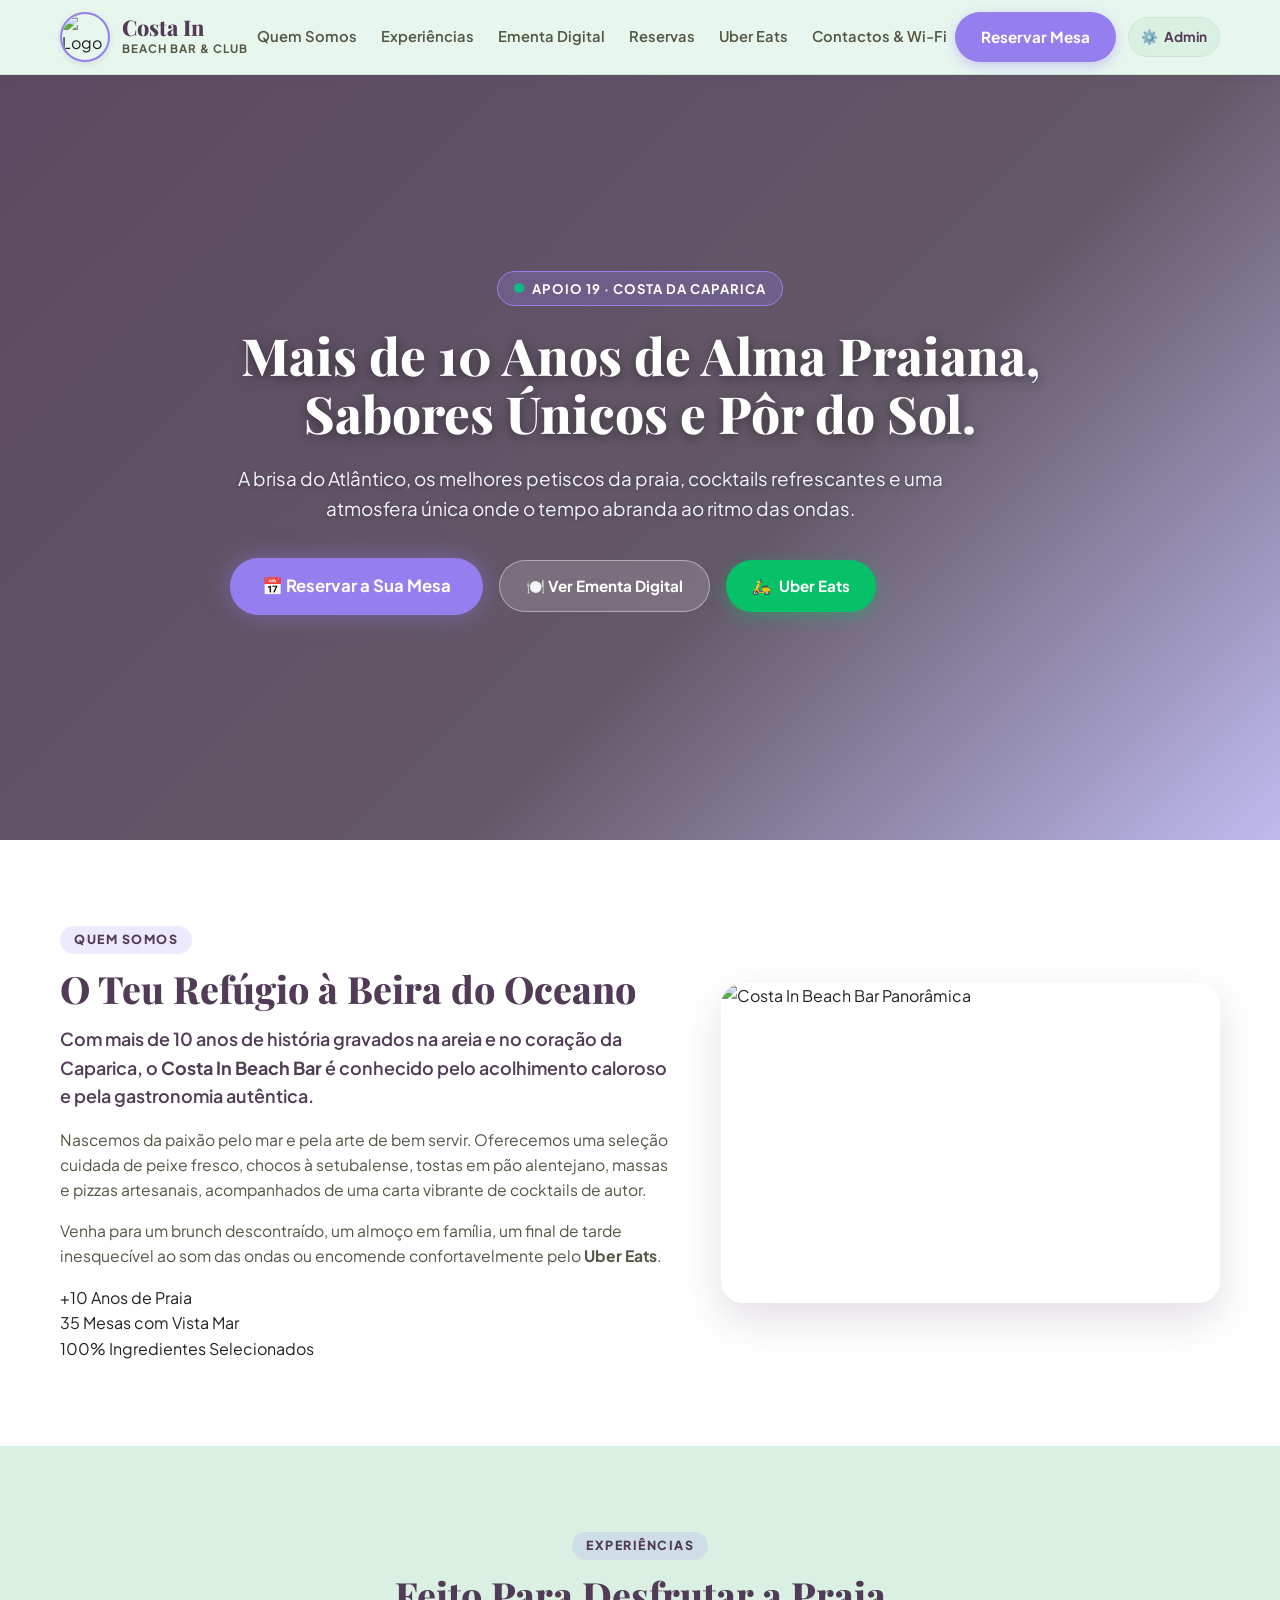
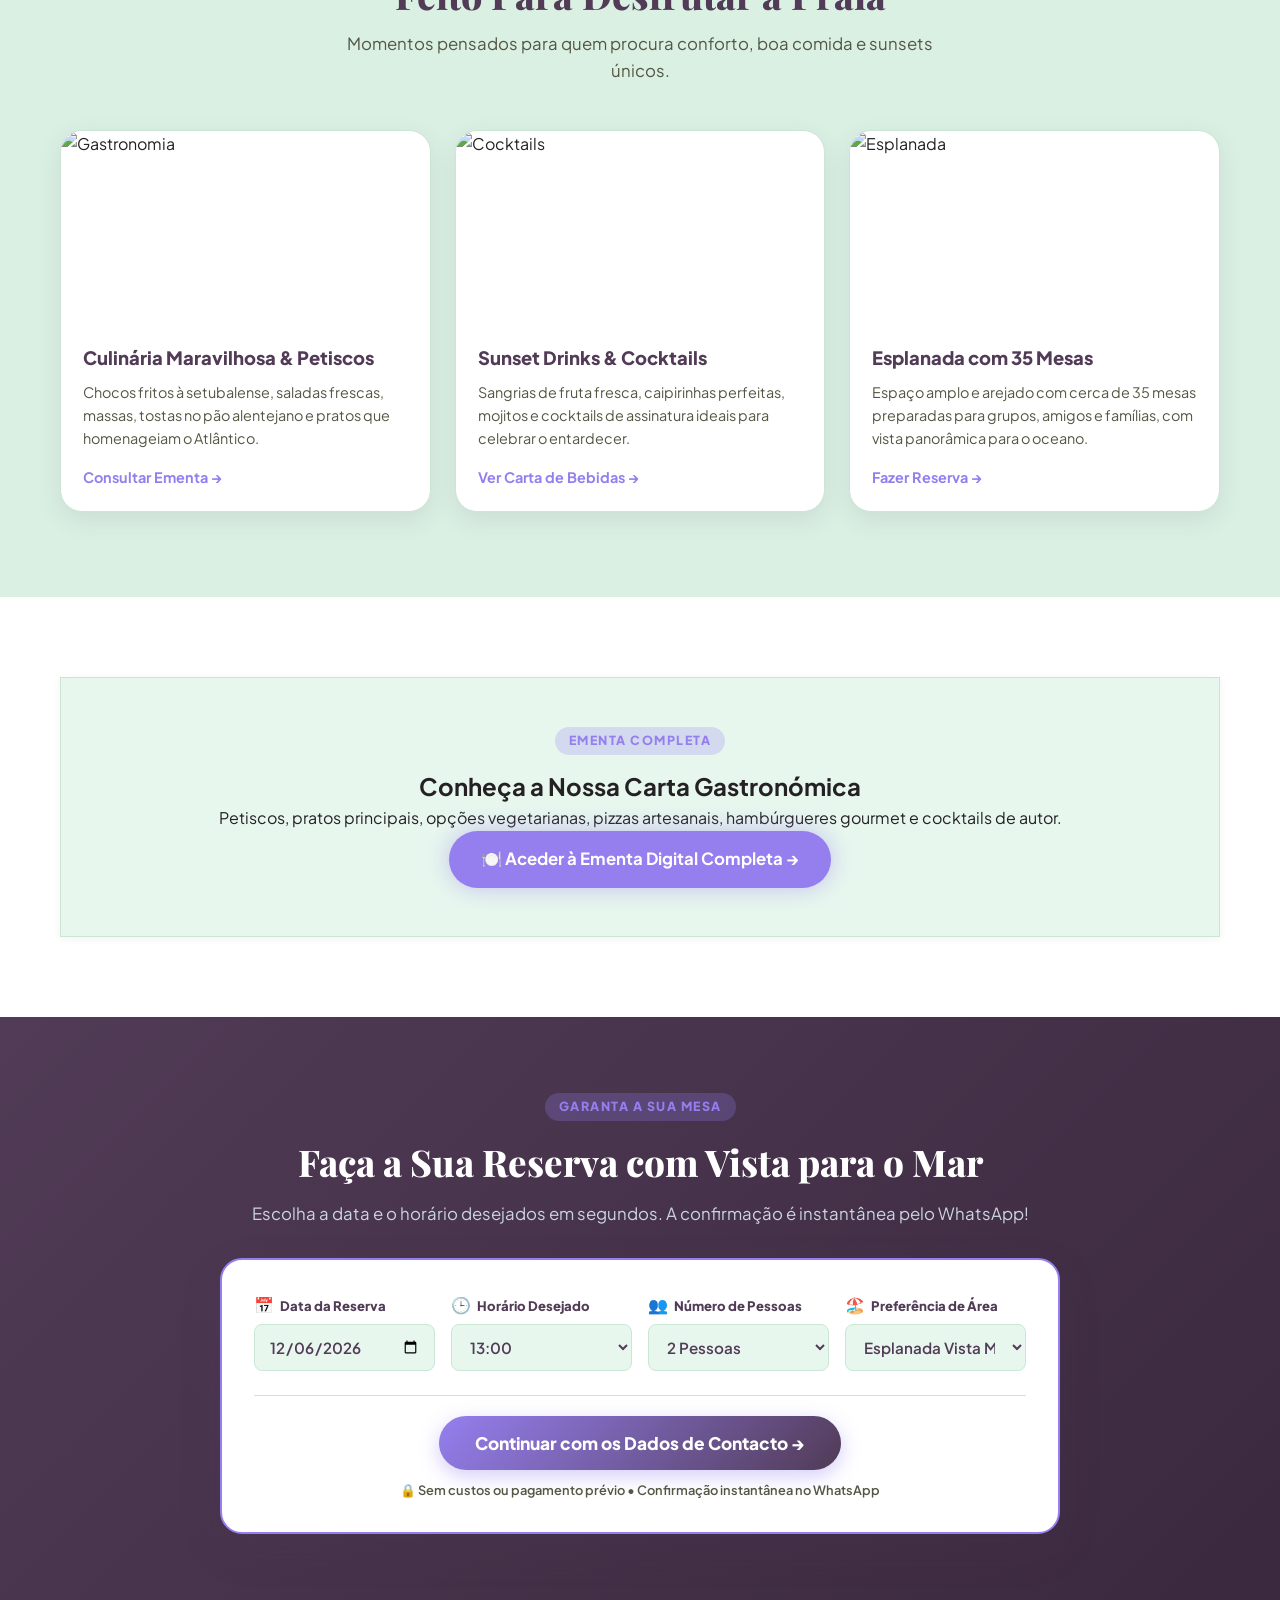
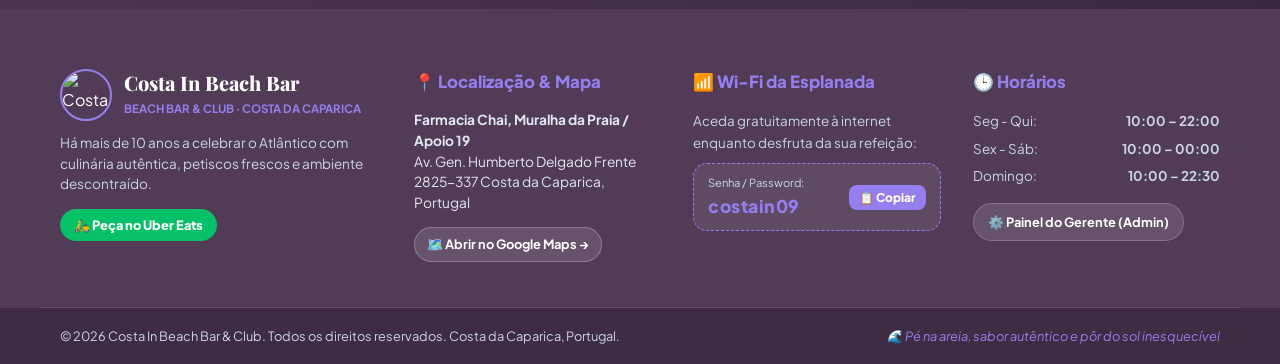
==== commit 396f8e6d: "refactor: separacao da ementa publica (menu.html), ementa qr code da mesa (mesa.html) e landing page" ====
--- a/index.html
+++ b/index.html
@@ -6,32 +6,20 @@
 
   <!-- SEO & Metadados -->
   <title>Costa In Beach Bar & Club | Costa da Caparica</title>
-  <meta name="description" content="Com mais de 10 anos de praia na Costa da Caparica, o Costa In Beach Bar é conhecido pela sua maravilhosa culinária, drinks únicos, sunsets inesquecíveis e entregas pelo Uber Eats.">
-  <meta name="keywords" content="costa in beach bar, costa da caparica restaurante, beach club caparica, reservas costa in, uber eats costa in beach bar">
+  <meta name="description" content="Com mais de 10 anos de praia na Costa da Caparica, o Costa In Beach Bar é conhecido pela sua culinária maravilhosa, petiscos frescos, drinks únicos e sunsets inesquecíveis.">
+  <meta name="keywords" content="costa in beach bar, costa da caparica restaurante, beach club caparica, reservas costa in, ementa costa in">
   <meta name="theme-color" content="#957fef">
 
-  <!-- Fontes Oficiais: Playfair Display + Plus Jakarta Sans + Rubik -->
+  <!-- Fontes Oficiais -->
   <link rel="preconnect" href="https://fonts.googleapis.com">
   <link rel="preconnect" href="https://fonts.gstatic.com" crossorigin>
   <link href="https://fonts.googleapis.com/css2?family=Playfair+Display:ital,wght@0,600;0,700;0,800;1,600&family=Plus+Jakarta+Sans:wght@400;500;600;700;800&family=Rubik:wght@400;500;600;700&display=swap" rel="stylesheet">
 
   <link rel="stylesheet" href="style.css">
 </head>
-<body>
-
-  <!-- ===== BARRA SUPERIOR: UBER EATS DELIVERY ===== -->
-  <aside class="top-announcement">
-    <div class="container announcement-content">
-      <span class="delivery-badge">🛵 UBER EATS DELIVERY</span>
-      <p>Receba a nossa culinária no conforto de casa ou na praia!</p>
-      <a href="https://www.ubereats.com/pt-en/store/costa-in-beach-club/j9DAntXeTrCOyTynN_Exfg?srsltid=AYCX9vIeUFoIWbxunwOSEhuOVMgpFiL8JHHTA4WefKUHWAuq8098JEnL" 
-         target="_blank" rel="noopener noreferrer" class="btn-ubereats-sm">
-        Pedir no Uber Eats &rarr;
-      </a>
-    </div>
-  </aside>
-
-  <!-- ===== CABEÇALHO / NAVBAR ===== -->
+<body class="page-home-clean">
+
+  <!-- ===== CABEÇALHO / NAVBAR LIMPO ===== -->
   <header class="navbar" id="navbar">
     <div class="container nav-container">
       <a href="#hero" class="nav-logo">
@@ -42,26 +30,26 @@
         </div>
       </a>
 
-      <!-- Menu de Navegação Desktop -->
+      <!-- Links de Navegação -->
       <nav class="nav-links">
         <a href="#quem-somos">Quem Somos</a>
         <a href="#servicos">Experiências</a>
-        <a href="#menu-secao">Ementa / Menu</a>
+        <a href="menu.html" class="nav-menu-link">Ementa Digital</a>
         <a href="#reservas">Reservas</a>
-        <a href="#ubereats">Uber Eats</a>
+        <a href="https://www.ubereats.com/pt-en/store/costa-in-beach-club/j9DAntXeTrCOyTynN_Exfg?srsltid=AYCX9vIeUFoIWbxunwOSEhuOVMgpFiL8JHHTA4WefKUHWAuq8098JEnL" target="_blank" class="nav-uber-link">Uber Eats</a>
         <a href="#rodape">Contactos & Wi-Fi</a>
       </nav>
 
-      <!-- Botões de Ação na Nav -->
+      <!-- Ações -->
       <div class="nav-actions">
         <a href="#reservas" class="btn btn-primary">Reservar Mesa</a>
-        <a href="admin.html" class="btn-admin-link" title="Área de Gerência / Administrador">
+        <a href="admin.html" class="btn-admin-link" title="Área de Gerência">
           <span class="admin-icon">⚙️</span>
           <span class="admin-label">Admin</span>
         </a>
       </div>
 
-      <!-- Menu Mobile Hambúrguer -->
+      <!-- Menu Mobile -->
       <button class="mobile-menu-btn" id="mobileMenuBtn" aria-label="Abrir Menu">
         <span></span>
         <span></span>
@@ -73,7 +61,7 @@
     <div class="mobile-drawer" id="mobileDrawer">
       <a href="#quem-somos" class="mobile-link">Quem Somos</a>
       <a href="#servicos" class="mobile-link">Experiências</a>
-      <a href="#menu-secao" class="mobile-link">Ementa / Menu</a>
+      <a href="menu.html" class="mobile-link" style="color: var(--color-lavender); font-weight: 800;">🍽️ Ementa Digital</a>
       <a href="#reservas" class="mobile-link">Fazer Reserva</a>
       <a href="https://www.ubereats.com/pt-en/store/costa-in-beach-club/j9DAntXeTrCOyTynN_Exfg?srsltid=AYCX9vIeUFoIWbxunwOSEhuOVMgpFiL8JHHTA4WefKUHWAuq8098JEnL" target="_blank" class="mobile-link uber-highlight">🛵 Pedir no Uber Eats</a>
       <a href="#rodape" class="mobile-link">Localização & Wi-Fi</a>
@@ -81,48 +69,25 @@
     </div>
   </header>
 
-  <!-- ===== HERO SECTION ===== -->
-  <section class="hero" id="hero">
+  <!-- ===== HERO SECTION ELEGANTE & LIMPO ===== -->
+  <section class="hero hero-clean" id="hero">
     <div class="hero-overlay"></div>
-    <div class="container hero-content">
+    <div class="container hero-content text-center">
       <div class="hero-tag">
-        <span class="pulse-dot"></span> Costa da Caparica · Apoio 19
-      </div>
-      <h1 class="hero-title">Mais de 10 Anos de Alma Praiana, Sabores Únicos e Bons Momentos.</h1>
+        <span class="pulse-dot"></span> Apoio 19 · Costa da Caparica
+      </div>
+      <h1 class="hero-title">Mais de 10 Anos de Alma Praiana, Sabores Únicos e Pôr do Sol.</h1>
       <p class="hero-desc">
-        A brisa do Atlântico, os melhores petiscos da praia, cocktails artesanais refrescantes e o pôr do sol mais vibrante de Portugal. Sinta-se em casa com os pés na areia.
+        A brisa do Atlântico, os melhores petiscos da praia, cocktails refrescantes e uma atmosfera única onde o tempo abranda ao ritmo das ondas.
       </p>
 
-      <div class="hero-buttons">
-        <a href="#reservas" class="btn btn-hero-primary">📅 Reservar Mesa</a>
-        <a href="#menu-secao" class="btn btn-hero-secondary">🍽️ Ver Ementa Digital</a>
+      <div class="hero-buttons justify-center">
+        <a href="#reservas" class="btn btn-hero-primary">📅 Reservar a Sua Mesa</a>
+        <a href="menu.html" class="btn btn-hero-secondary">🍽️ Ver Ementa Digital</a>
         <a href="https://www.ubereats.com/pt-en/store/costa-in-beach-club/j9DAntXeTrCOyTynN_Exfg?srsltid=AYCX9vIeUFoIWbxunwOSEhuOVMgpFiL8JHHTA4WefKUHWAuq8098JEnL" 
            target="_blank" rel="noopener noreferrer" class="btn btn-hero-uber">
           <span>🛵</span> Uber Eats
         </a>
-      </div>
-
-      <!-- Métricas em destaque -->
-      <div class="hero-stats">
-        <div class="stat-item">
-          <span class="stat-number">+10</span>
-          <span class="stat-label">Anos de Tradição de Praia</span>
-        </div>
-        <div class="stat-divider"></div>
-        <div class="stat-item">
-          <span class="stat-number">35</span>
-          <span class="stat-label">Mesas & Esplanada com Vista Mar</span>
-        </div>
-        <div class="stat-divider"></div>
-        <div class="stat-item">
-          <span class="stat-number">★ 4.8</span>
-          <span class="stat-label">Cocktails & Culinária Elogiada</span>
-        </div>
-        <div class="stat-divider"></div>
-        <div class="stat-item">
-          <span class="stat-number">100%</span>
-          <span class="stat-label">Ingredientes Frescos e Selecionados</span>
-        </div>
       </div>
     </div>
   </section>
@@ -132,203 +97,109 @@
     <div class="container about-grid">
       <div class="about-text-col">
         <div class="section-badge">QUEM SOMOS</div>
-        <h2 class="section-title">O Teu Refúgio à Beira do Oceano na Costa da Caparica</h2>
+        <h2 class="section-title">O Teu Refúgio à Beira do Oceano</h2>
         <p class="about-lead">
-          Com mais de 10 anos de história gravados na areia e no coração da Caparica, o <strong>Costa In Beach Bar</strong> consolidou-se como um dos destinos gastronómicos mais autênticos e acolhedores da costa.
+          Com mais de 10 anos de história gravados na areia e no coração da Caparica, o <strong>Costa In Beach Bar</strong> é conhecido pelo acolhimento caloroso e pela gastronomia autêntica.
         </p>
         <p class="about-paragraph">
-          Nascemos da paixão pelo mar, pelas pessoas e pela arte de bem servir. Somos conhecidos pela nossa <em>maravilhosa culinária</em> — desde marisco e peixe fresco, tostas de pão alentejano até pizzas artesanais e hambúrgueres gourmet —, complementada por uma carta de <em>drinks e cocktails de autor</em> preparados na hora para celebrar a vida a cada pôr do sol.
+          Nascemos da paixão pelo mar e pela arte de bem servir. Oferecemos uma seleção cuidada de peixe fresco, chocos à setubalense, tostas em pão alentejano, massas e pizzas artesanais, acompanhados de uma carta vibrante de cocktails de autor.
         </p>
         <p class="about-paragraph">
-          Quer venha para um brunch descontraído, um almoço em família, um final de tarde ao som da praia ou uma refeição rápida através do nosso serviço de entregas <strong>Uber Eats</strong>, o Costa In é o seu lugar de eleição.
-        </p>
-        <div class="about-features">
-          <div class="feature-item">
-            <span class="feature-icon">🦐</span>
-            <div>
-              <h4>Culinária com Alma</h4>
-              <p>Receitas ricas, petiscos frescos e opções para todos os gostos.</p>
-            </div>
-          </div>
-          <div class="feature-item">
-            <span class="feature-icon">🍹</span>
-            <div>
-              <h4>Drinks & Mixologia</h4>
-              <p>Sangrias artesanais, caipirinhas perfeitas e cocktails refrescantes.</p>
-            </div>
-          </div>
-          <div class="feature-item">
-            <span class="feature-icon">☀️</span>
-            <div>
-              <h4>Atmosfera Sunset Única</h4>
-              <p>Ambiente descontraído, boa música e vista privilegiada para o oceano.</p>
-            </div>
+          Venha para um brunch descontraído, um almoço em família, um final de tarde inesquecível ao som das ondas ou encomende confortavelmente pelo <strong>Uber Eats</strong>.
+        </p>
+        
+        <div class="about-highlights-clean">
+          <div class="highlight-clean-item">
+            <span class="h-number">+10</span>
+            <span class="h-text">Anos de Praia</span>
+          </div>
+          <div class="highlight-clean-item">
+            <span class="h-number">35</span>
+            <span class="h-text">Mesas com Vista Mar</span>
+          </div>
+          <div class="highlight-clean-item">
+            <span class="h-number">100%</span>
+            <span class="h-text">Ingredientes Selecionados</span>
           </div>
         </div>
       </div>
 
       <div class="about-visual-col">
         <div class="about-card-banner">
-          <img src="https://dyj6gt4964deb.cloudfront.net/images/16230ac9-dcb9-4224-a988-2d61c60b96ae.jpeg" alt="Costa In Beach Bar Vista Panorâmica" class="about-main-photo">
-          <div class="experience-badge">
-            <span class="badge-big">+10</span>
-            <span class="badge-text">Anos de Tradição à Beira-Mar</span>
-          </div>
-        </div>
-        <div class="about-mini-cards">
-          <div class="mini-card">
-            <img src="https://dyj6gt4964deb.cloudfront.net/images/b74eb4ca-c085-456d-945c-a983a25785ca.jpeg" alt="Brunches e Tostas">
-            <span>Brunches & Tostas</span>
-          </div>
-          <div class="mini-card">
-            <img src="https://dyj6gt4964deb.cloudfront.net/images/7bf22938-6efb-432b-8ce4-8428edd068f8.jpeg" alt="Petiscos de Praia">
-            <span>Petiscos Frescos</span>
-          </div>
-          <div class="mini-card">
-            <img src="https://dyj6gt4964deb.cloudfront.net/images/77c7336b-3959-4d14-812f-0f8b8b951a5c.jpeg" alt="Pizzas Forno">
-            <span>Pizzas Artesanais</span>
-          </div>
+          <img src="https://dyj6gt4964deb.cloudfront.net/images/16230ac9-dcb9-4224-a988-2d61c60b96ae.jpeg" alt="Costa In Beach Bar Panorâmica" class="about-main-photo">
         </div>
       </div>
     </div>
   </section>
 
-  <!-- ===== NOSSOS SERVIÇOS & EXPERIÊNCIAS ===== -->
+  <!-- ===== NOSSAS EXPERIÊNCIAS ===== -->
   <section class="services-section" id="servicos">
     <div class="container">
       <div class="section-header text-center">
-        <span class="section-badge">O QUE FAZEMOS</span>
-        <h2 class="section-title">Experiências Feitas Para Você Desfrutar</h2>
-        <p class="section-subtitle">Do primeiro café da manhã aos brindes do anoitecer, viva o melhor da Caparica connosco.</p>
-      </div>
-
-      <div class="services-grid">
-        <!-- Serviço 1: Petiscos & Gastronomia -->
+        <span class="section-badge">EXPERIÊNCIAS</span>
+        <h2 class="section-title">Feito Para Desfrutar a Praia</h2>
+        <p class="section-subtitle">Momentos pensados para quem procura conforto, boa comida e sunsets únicos.</p>
+      </div>
+
+      <div class="services-grid services-grid-clean">
+        <!-- Card 1 -->
         <article class="service-card">
           <div class="service-img-wrap">
-            <img src="https://dyj6gt4964deb.cloudfront.net/images/7f4e0499-f35c-4fec-a4e7-69a370eb5e8b.jpeg" alt="Pratos e Culinária Maravilhosa">
-            <span class="service-tag">Gastronomia</span>
+            <img src="https://dyj6gt4964deb.cloudfront.net/images/7f4e0499-f35c-4fec-a4e7-69a370eb5e8b.jpeg" alt="Gastronomia">
           </div>
           <div class="service-info">
             <h3>Culinária Maravilhosa & Petiscos</h3>
-            <p>Chocos fritos à setubalense, saladas frescas, massas saborosas, tostas no pão alentejano e pratos que homenageiam o mar.</p>
-            <a href="#menu-secao" class="service-link">Consultar Ementa &rarr;</a>
+            <p>Chocos fritos à setubalense, saladas frescas, massas, tostas no pão alentejano e pratos que homenageiam o Atlântico.</p>
+            <a href="menu.html" class="service-link">Consultar Ementa &rarr;</a>
           </div>
         </article>
 
-        <!-- Serviço 2: Cocktails & Sunset Bar -->
+        <!-- Card 2 -->
         <article class="service-card">
           <div class="service-img-wrap">
-            <img src="https://dyj6gt4964deb.cloudfront.net/images/ebe04665-e7f2-4e4e-8679-c4f14237f811.jpeg" alt="Cocktails e Drinks">
-            <span class="service-tag">Beach Bar</span>
+            <img src="https://dyj6gt4964deb.cloudfront.net/images/ebe04665-e7f2-4e4e-8679-c4f14237f811.jpeg" alt="Cocktails">
           </div>
           <div class="service-info">
-            <h3>Drinks, Cervejas & Cocktails</h3>
-            <p>Cerveja bem gelada, sangrias de fruta fresca, caipirinhas, mojitos e cocktails de assinatura perfeitos para celebrar o entardecer.</p>
-            <a href="#menu-secao" class="service-link">Ver Bebidas &rarr;</a>
+            <h3>Sunset Drinks & Cocktails</h3>
+            <p>Sangrias de fruta fresca, caipirinhas perfeitas, mojitos e cocktails de assinatura ideais para celebrar o entardecer.</p>
+            <a href="menu.html" class="service-link">Ver Carta de Bebidas &rarr;</a>
           </div>
         </article>
 
-        <!-- Serviço 3: Esplanada e Mesas Pé na Areia -->
+        <!-- Card 3 -->
         <article class="service-card">
           <div class="service-img-wrap">
-            <img src="https://dyj6gt4964deb.cloudfront.net/images/crop-a8266a99-cc0c-4fb9-a9aa-31f64d62c3c0.jpeg" alt="Esplanada com 35 Mesas">
-            <span class="service-tag">Ambiente</span>
+            <img src="https://dyj6gt4964deb.cloudfront.net/images/crop-a8266a99-cc0c-4fb9-a9aa-31f64d62c3c0.jpeg" alt="Esplanada">
           </div>
           <div class="service-info">
-            <h3>Esplanada com 35 Mesas & Conforto</h3>
+            <h3>Esplanada com 35 Mesas</h3>
             <p>Espaço amplo e arejado com cerca de 35 mesas preparadas para grupos, amigos e famílias, com vista panorâmica para o oceano.</p>
-            <a href="#reservas" class="service-link">Reservar Mesa &rarr;</a>
+            <a href="#reservas" class="service-link">Fazer Reserva &rarr;</a>
           </div>
         </article>
-
-        <!-- Serviço 4: Entregas Uber Eats -->
-        <article class="service-card highlight-uber-card">
-          <div class="service-img-wrap">
-            <img src="https://dyj6gt4964deb.cloudfront.net/images/4764230c-1660-4584-9dee-2276d61021ac.jpeg" alt="Entrega Uber Eats">
-            <span class="service-tag uber-tag">🛵 Uber Eats</span>
-          </div>
-          <div class="service-info">
-            <h3>Takeaway & Entregas ao Domicílio</h3>
-            <p>O melhor sabor do Costa In Beach Bar entregue rapidamente onde você estiver através da nossa parceria oficial com a Uber Eats.</p>
-            <a href="https://www.ubereats.com/pt-en/store/costa-in-beach-club/j9DAntXeTrCOyTynN_Exfg?srsltid=AYCX9vIeUFoIWbxunwOSEhuOVMgpFiL8JHHTA4WefKUHWAuq8098JEnL" target="_blank" rel="noopener noreferrer" class="service-link uber-green-link">Pedir Agora no Uber Eats &rarr;</a>
-          </div>
-        </article>
       </div>
     </div>
   </section>
 
-  <!-- ===== EMENTA DIGITAL / MENU ===== -->
-  <section class="menu-section" id="menu-secao">
+  <!-- ===== CONVITE ELEGANTE PARA A EMENTA ===== -->
+  <section class="menu-teaser-section">
     <div class="container">
-      <div class="section-header text-center">
-        <span class="section-badge">EMENTA DIGITAL</span>
-        <h2 class="section-title">Sabores do Costa In Beach Bar</h2>
-        <p class="section-subtitle">Escolha uma categoria, pesquise pratos ou chame o empregado de mesa com um simples toque!</p>
-      </div>
-
-      <!-- Barra de Pesquisa de Itens -->
-      <div class="menu-search-wrapper">
-        <div class="search-input-box">
-          <span class="search-icon">🔍</span>
-          <input type="search" id="menuSearchInput" placeholder="Procurar prato, bebida ou ingrediente (ex: Choco, Caipirinha, Pizza)...">
-        </div>
-      </div>
-
-      <!-- Tabs de Categorias -->
-      <div class="category-scroll-container">
-        <div class="category-tabs" id="menuTabs">
-          <button class="cat-pill active" data-category="todos">✨ Todos</button>
-          <button class="cat-pill" data-category="Petiscos">🦑 Petiscos & Starters</button>
-          <button class="cat-pill" data-category="Pratos">🐟 Pratos Principais</button>
-          <button class="cat-pill" data-category="Pizzas">🍕 Pizzas</button>
-          <button class="cat-pill" data-category="Burgers">🍔 Burgers & Tostas</button>
-          <button class="cat-pill" data-category="Saladas">🥗 Saladas Frescas</button>
-          <button class="cat-pill" data-category="Pastas">🍝 Pastas</button>
-          <button class="cat-pill" data-category="Bebidas">🍹 Cocktails & Bebidas</button>
-          <button class="cat-pill" data-category="Sobremesas">🍰 Sobremesas</button>
-        </div>
-      </div>
-
-      <!-- Container Dinâmico dos Cards do Menu -->
-      <div class="menu-grid" id="menuGrid">
-        <!-- Injetado via app.js -->
+      <div class="menu-teaser-card">
+        <div class="menu-teaser-content">
+          <span class="section-badge badge-light">EMENTA COMPLETA</span>
+          <h2>Conheça a Nossa Carta Gastronómica</h2>
+          <p>
+            Petiscos, pratos principais, opções vegetarianas, pizzas artesanais, hambúrgueres gourmet e cocktails de autor.
+          </p>
+          <a href="menu.html" class="btn btn-hero-primary btn-menu-direct">
+            🍽️ Aceder à Ementa Digital Completa &rarr;
+          </a>
+        </div>
       </div>
     </div>
   </section>
 
-  <!-- ===== DESTAQUE UBER EATS ===== -->
-  <section class="ubereats-banner-section" id="ubereats">
-    <div class="container ubereats-box">
-      <div class="ubereats-text">
-        <div class="uber-badge-inline">
-          <span class="uber-dot"></span> PARCERIA OFICIAL UBER EATS
-        </div>
-        <h2>Prefere Saborear em Casa ou no Hotel?</h2>
-        <p>
-          O Costa In Beach Club está disponível na aplicação <strong>Uber Eats</strong>. Faça o seu pedido online e receba as nossas especialidades com rapidez e qualidade máxima.
-        </p>
-        <div class="uber-perks">
-          <span>⚡ Entrega Rápida</span>
-          <span>🍔 Embalagem Térmica Segura</span>
-          <span>💳 Pagamento Fácil na App</span>
-        </div>
-      </div>
-      <div class="ubereats-action-col">
-        <a href="https://www.ubereats.com/pt-en/store/costa-in-beach-club/j9DAntXeTrCOyTynN_Exfg?srsltid=AYCX9vIeUFoIWbxunwOSEhuOVMgpFiL8JHHTA4WefKUHWAuq8098JEnL" 
-           target="_blank" rel="noopener noreferrer" class="btn-uber-big">
-          <img src="https://upload.wikimedia.org/wikipedia/commons/b/b2/Uber_Eats_2020_logo.svg" alt="Uber Eats" class="uber-logo-svg">
-          <span>Abrir no Uber Eats</span>
-        </a>
-      </div>
-    </div>
-  </section>
-
-  <!-- =============================================================================
-       NOVO PAINEL DE RESERVAS: MAIS SIMPLES, DIRETO E INTUITIVO
-       Passo 1: Seleciona data, horário e pessoas de forma visual.
-       Passo 2: Ao clicar em "Avançar", abre um formulário limpo para Nome, Email e WhatsApp.
-       ============================================================================= -->
+  <!-- ===== NOVO PAINEL DE RESERVAS SIMPLES & INTUITIVO ===== -->
   <section class="reservation-section" id="reservas">
     <div class="container">
       <div class="reservation-simple-wrapper">
@@ -340,17 +211,15 @@
           </p>
         </div>
 
-        <!-- Seletor Rápido e Intuitivo (Passo 1) -->
+        <!-- Seletor Rápido (Passo 1) -->
         <div class="booking-quick-card">
           <div class="booking-inputs-grid">
             
-            <!-- 1. Data -->
             <div class="booking-field">
               <label><span class="b-icon">📅</span> Data da Reserva</label>
               <input type="date" id="quickDate" required>
             </div>
 
-            <!-- 2. Horário -->
             <div class="booking-field">
               <label><span class="b-icon">🕒</span> Horário Desejado</label>
               <select id="quickTime" required>
@@ -372,7 +241,6 @@
               </select>
             </div>
 
-            <!-- 3. Pessoas -->
             <div class="booking-field">
               <label><span class="b-icon">👥</span> Número de Pessoas</label>
               <select id="quickPeople" required>
@@ -387,7 +255,6 @@
               </select>
             </div>
 
-            <!-- 4. Ambiente -->
             <div class="booking-field">
               <label><span class="b-icon">🏖️</span> Preferência de Área</label>
               <select id="quickZone">
@@ -399,7 +266,6 @@
 
           </div>
 
-          <!-- Botão que abre o formulário simples de contacto -->
           <div class="booking-action-center">
             <button class="btn btn-advance-booking" id="btnAvancarReserva">
               <span>Continuar com os Dados de Contacto &rarr;</span>
@@ -414,13 +280,11 @@
     </div>
   </section>
 
-  <!-- =============================================================================
-       RODAPÉ UNIFICADO (Juntando Localização, Wi-Fi, Horários e Acesso Admin)
-       ============================================================================= -->
+  <!-- ===== RODAPÉ UNIFICADO ===== -->
   <footer class="footer-main" id="rodape">
     <div class="container footer-grid-unified">
       
-      <!-- Coluna 1: Marca & Conceito -->
+      <!-- Coluna 1: Marca -->
       <div class="footer-col brand-col">
         <div class="footer-logo">
           <img src="https://dyj6gt4964deb.cloudfront.net/images/1d1ddb83-065b-4f1d-8e0c-fffc8f2f9fbe.jpeg" alt="Costa In Logo" class="footer-logo-img">
@@ -430,7 +294,7 @@
           </div>
         </div>
         <p class="footer-bio">
-          Há mais de 10 anos a celebrar o Atlântico com culinária autêntica, petiscos frescos, cocktails ao pôr do sol e ambiente descontraído com os pés na areia.
+          Há mais de 10 anos a celebrar o Atlântico com culinária autêntica, petiscos frescos e ambiente descontraído.
         </p>
         <div class="footer-uber-link">
           <a href="https://www.ubereats.com/pt-en/store/costa-in-beach-club/j9DAntXeTrCOyTynN_Exfg?srsltid=AYCX9vIeUFoIWbxunwOSEhuOVMgpFiL8JHHTA4WefKUHWAuq8098JEnL" target="_blank" class="uber-pill-link">
@@ -439,7 +303,7 @@
         </div>
       </div>
 
-      <!-- Coluna 2: Localização & Contactos -->
+      <!-- Coluna 2: Localização -->
       <div class="footer-col location-col">
         <h4>📍 Localização & Mapa</h4>
         <p class="footer-address">
@@ -453,7 +317,7 @@
         </a>
       </div>
 
-      <!-- Coluna 3: Wi-Fi Grátis dos Clientes -->
+      <!-- Coluna 3: Wi-Fi -->
       <div class="footer-col wifi-col">
         <h4>📶 Wi-Fi da Esplanada</h4>
         <p>Aceda gratuitamente à internet enquanto desfruta da sua refeição:</p>
@@ -469,9 +333,9 @@
         <span class="wifi-copied-indicator" id="wifiCopiedMsg">✓ Senha copiada!</span>
       </div>
 
-      <!-- Coluna 4: Horários & Acesso Admin -->
+      <!-- Coluna 4: Horários & Admin -->
       <div class="footer-col hours-admin-col">
-        <h4>🕒 Horário & Gerência</h4>
+        <h4>🕒 Horários</h4>
         <ul class="footer-hours">
           <li><span>Seg - Qui:</span> <strong>10:00 – 22:00</strong></li>
           <li><span>Sex - Sáb:</span> <strong>10:00 – 00:00</strong></li>
@@ -486,7 +350,6 @@
 
     </div>
 
-    <!-- Barra Inferior de Direitos -->
     <div class="footer-bottom-bar">
       <div class="container footer-bottom-content">
         <p>© 2026 Costa In Beach Bar & Club. Todos os direitos reservados. Costa da Caparica, Portugal.</p>
@@ -495,11 +358,9 @@
     </div>
   </footer>
 
-  <!-- =============================================================================
-       MODAL SIMPLES DE PREENCHIMENTO DE RESERVA (Passo 2)
-       Aparece quando o cliente clica para continuar a reserva!
-       Contém apenas: Nome, Email, WhatsApp e Confirmação.
-       ============================================================================= -->
+  <!-- =========================================================================
+       MODAL DE IDENTIFICAÇÃO DA RESERVA (Passo 2)
+       ========================================================================= -->
   <div class="modal-overlay" id="modalFormularioReserva">
     <div class="modal-dialog">
       <button class="modal-close-btn" id="btnCloseReservaModal">&times;</button>
@@ -508,10 +369,7 @@
       <h3 class="modal-title">Finalizar a Sua Reserva</h3>
       <p class="modal-subtitle">Preencha os seus dados de contacto para confirmarmos no WhatsApp:</p>
 
-      <!-- Resumo visual rápido do que ele escolheu -->
-      <div class="booking-mini-summary" id="bookingMiniSummary">
-        <!-- Preenchido via app.js -->
-      </div>
+      <div class="booking-mini-summary" id="bookingMiniSummary"></div>
 
       <form id="formReservaSimples">
         <div class="form-group">
@@ -553,9 +411,7 @@
         O seu pedido foi registado na agenda do Costa In Beach Bar!
       </p>
 
-      <div class="reserva-summary-box" id="reservaSummaryBox">
-        <!-- Detalhes preenchidos via JS -->
-      </div>
+      <div class="reserva-summary-box" id="reservaSummaryBox"></div>
 
       <div class="whatsapp-prompt-box">
         <p class="whatsapp-note">
@@ -570,63 +426,6 @@
     </div>
   </div>
 
-  <!-- =============================================================================
-       BOTÃO FLUTUANTE REDONDO: "CHAMAR GARÇOM"
-       (EXCLUSIVO: Aparece APENAS quando acessado via QR Code da mesa, ex: ?mesa=15)
-       ============================================================================= -->
-  <div class="floating-call-container" id="floatingCallContainer" style="display: none;">
-    <button class="btn-round-call" id="btnOpenCallModal" aria-label="Chamar Garçom">
-      <div class="bell-wave"></div>
-      <span class="call-icon">🛎️</span>
-      <span class="call-text" id="callBtnText">CHAMAR</span>
-    </button>
-  </div>
-
-  <!-- MODAL: SELETOR DE MESA (1 A 35) & MOTIVO -->
-  <div class="modal-overlay" id="modalCallTable">
-    <div class="modal-dialog">
-      <button class="modal-close-btn" id="btnCloseCallModal">&times;</button>
-      
-      <div class="modal-header-icon">🛎️</div>
-      <h3 class="modal-title">Chamar Funcionário à Mesa</h3>
-      <p class="modal-subtitle">Indique o número da sua mesa para o atender de imediato:</p>
-
-      <form id="formCallWaiter">
-        <div class="table-selector-section">
-          <label class="modal-label">Selecione a Sua Mesa (1 a 35):</label>
-          <div class="table-grid" id="tableGridContainer">
-            <!-- Gerado dinamicamente via app.js -->
-          </div>
-          <input type="hidden" id="selectedTableNumber" value="" required>
-          <p class="table-selected-display" id="tableSelectedDisplay">Nenhuma mesa selecionada.</p>
-        </div>
-
-        <div class="form-group modal-reason-group">
-          <label class="modal-label" for="callReason">Motivo da chamada:</label>
-          <select id="callReason" class="modal-select">
-            <option value="Fazer Pedido">🍽️ Fazer novo pedido</option>
-            <option value="Pedir a Conta">💳 Pedir a conta</option>
-            <option value="Dúvida da Ementa">❓ Dúvida sobre a ementa</option>
-            <option value="Outro Auxílio">🙋 Outro auxílio</option>
-          </select>
-        </div>
-
-        <button type="submit" class="btn btn-confirm-call" id="btnConfirmCall">
-          🛎️ Chamar Garçom Agora
-        </button>
-      </form>
-
-      <!-- Feedback de sucesso -->
-      <div class="call-success-box" id="callSuccessBox" style="display: none;">
-        <span class="success-checkmark">✅</span>
-        <h4>Chamada Enviada!</h4>
-        <p id="callSuccessMsg">O alerta já está a tocar no balcão. Um funcionário já se dirige até si.</p>
-        <button class="btn btn-close-success" onclick="fecharModalChamada()">Entendido</button>
-      </div>
-    </div>
-  </div>
-
-  <!-- Scripts -->
   <script src="app.js"></script>
 </body>
 </html>
--- a/style.css
+++ b/style.css
@@ -2370,3 +2370,257 @@
     padding: 22px 16px;
   }
 }
+
+
+/* =============================================================================
+   ESTILOS EXCLUSIVOS: EMENTA STANDALONE (menu.html), MESA QR CODE (mesa.html) 
+   E LANDING PAGE LIMPA (index.html)
+   ============================================================================= */
+
+/* Header da Ementa Standalone (menu.html) */
+.menu-page-header {
+  padding: 120px 0 30px;
+  background: linear-gradient(180deg, var(--color-mint) 0%, #ffffff 100%);
+  border-bottom: 1px solid var(--color-sand-border);
+}
+
+.menu-standalone-section {
+  padding: 40px 0 80px;
+  background: var(--color-sand);
+}
+
+/* Banner de Reserva no Fim da Ementa (menu.html) */
+.menu-bottom-booking-banner {
+  margin-top: 60px;
+  text-align: center;
+}
+
+.booking-banner-card {
+  background: linear-gradient(135deg, var(--color-plum) 0%, #2f1f33 100%);
+  color: #ffffff;
+  padding: 50px 30px;
+  border-radius: var(--radius-xl);
+  max-width: 800px;
+  margin: 0 auto;
+  box-shadow: 0 16px 36px rgba(81, 59, 86, 0.25);
+  border: 1px solid rgba(149, 127, 239, 0.3);
+}
+
+.booking-banner-badge {
+  display: inline-block;
+  background: var(--color-lavender);
+  color: #ffffff;
+  font-size: 0.78rem;
+  font-weight: 800;
+  text-transform: uppercase;
+  letter-spacing: 1.5px;
+  padding: 6px 16px;
+  border-radius: var(--radius-pill);
+  margin-bottom: 18px;
+}
+
+.booking-banner-title {
+  font-family: var(--font-serif);
+  font-size: 2.2rem;
+  font-weight: 800;
+  color: #ffffff;
+  margin-bottom: 14px;
+}
+
+.booking-banner-text {
+  font-size: 1.05rem;
+  color: rgba(255, 255, 255, 0.88);
+  max-width: 600px;
+  margin: 0 auto 28px;
+  line-height: 1.6;
+}
+
+.btn-booking-cta {
+  display: inline-flex;
+  align-items: center;
+  justify-content: center;
+  gap: 10px;
+  font-size: 1.05rem;
+  font-weight: 700;
+  padding: 16px 36px;
+  border-radius: var(--radius-pill);
+  background: var(--color-lavender);
+  color: #ffffff;
+  text-decoration: none;
+  box-shadow: 0 8px 24px rgba(149, 127, 239, 0.45);
+  transition: transform var(--transition-fast), box-shadow var(--transition-fast);
+}
+
+.btn-booking-cta:hover {
+  transform: translateY(-3px);
+  box-shadow: 0 12px 28px rgba(149, 127, 239, 0.6);
+  background: var(--color-lavender-dark);
+}
+
+/* Topbar Minimalista para Mesa QR Code (mesa.html) */
+.table-minimal-topbar {
+  background: #ffffff;
+  padding: 14px 0;
+  border-bottom: 1px solid var(--color-sand-border);
+  box-shadow: var(--shadow-sm);
+  position: sticky;
+  top: 0;
+  z-index: 100;
+}
+
+.table-topbar-flex {
+  display: flex;
+  align-items: center;
+  justify-content: space-between;
+}
+
+.table-brand {
+  display: flex;
+  align-items: center;
+  gap: 12px;
+}
+
+.table-logo-img {
+  width: 44px;
+  height: 44px;
+  border-radius: 50%;
+  object-fit: cover;
+  border: 2px solid var(--color-lavender);
+}
+
+.table-brand-title {
+  font-family: var(--font-serif);
+  font-size: 1.15rem;
+  font-weight: 800;
+  color: var(--color-plum);
+  line-height: 1.1;
+}
+
+.table-brand-sub {
+  font-size: 0.75rem;
+  color: var(--color-olive);
+  text-transform: uppercase;
+  letter-spacing: 0.5px;
+}
+
+.table-active-indicator {
+  display: flex;
+  align-items: center;
+  gap: 8px;
+  background: var(--color-mint);
+  border: 1px solid rgba(149, 127, 239, 0.3);
+  padding: 8px 16px;
+  border-radius: var(--radius-pill);
+  font-size: 0.88rem;
+  font-weight: 700;
+  color: var(--color-plum);
+}
+
+.pulse-dot {
+  width: 10px;
+  height: 10px;
+  background: #10b981;
+  border-radius: 50%;
+  box-shadow: 0 0 0 0 rgba(16, 185, 129, 0.7);
+  animation: pulse-green 1.8s infinite;
+}
+
+@keyframes pulse-green {
+  0% { transform: scale(0.95); box-shadow: 0 0 0 0 rgba(16, 185, 129, 0.7); }
+  70% { transform: scale(1); box-shadow: 0 0 0 8px rgba(16, 185, 129, 0); }
+  100% { transform: scale(0.95); box-shadow: 0 0 0 0 rgba(16, 185, 129, 0); }
+}
+
+.table-selected-badge-box {
+  text-align: center;
+  margin: 14px 0 20px;
+}
+
+.badge-table-large {
+  display: inline-block;
+  background: var(--color-mint);
+  color: var(--color-plum);
+  border: 2px solid var(--color-lavender);
+  padding: 10px 24px;
+  border-radius: var(--radius-pill);
+  font-size: 1.15rem;
+  font-weight: 800;
+}
+
+/* Teaser da Ementa no Index Limpo (index.html) */
+.menu-teaser-section {
+  padding: 80px 0;
+  background: #ffffff;
+}
+
+.menu-teaser-card {
+  background: var(--color-mint);
+  border: 1px solid var(--color-sand-border);
+  border-radius: var(--radius-xl);
+  padding: 48px 36px;
+  display: flex;
+  flex-direction: column;
+  align-items: center;
+  text-align: center;
+  box-shadow: var(--shadow-sm);
+}
+
+.menu-teaser-badges {
+  display: flex;
+  flex-wrap: wrap;
+  gap: 10px;
+  justify-content: center;
+  margin: 24px 0 32px;
+}
+
+.teaser-badge {
+  background: #ffffff;
+  color: var(--color-plum);
+  font-size: 0.85rem;
+  font-weight: 700;
+  padding: 8px 16px;
+  border-radius: var(--radius-pill);
+  box-shadow: 0 2px 6px rgba(0, 0, 0, 0.05);
+  border: 1px solid var(--color-sand-border);
+}
+
+.menu-teaser-actions {
+  display: flex;
+  gap: 14px;
+  flex-wrap: wrap;
+  justify-content: center;
+}
+
+.btn-teaser-menu {
+  background: var(--color-lavender);
+  color: #ffffff;
+  padding: 14px 30px;
+  border-radius: var(--radius-pill);
+  font-weight: 700;
+  font-size: 0.98rem;
+  text-decoration: none;
+  box-shadow: 0 4px 14px rgba(149, 127, 239, 0.35);
+  transition: all var(--transition-fast);
+}
+
+.btn-teaser-menu:hover {
+  background: var(--color-lavender-dark);
+  transform: translateY(-2px);
+}
+
+.btn-teaser-uber {
+  background: #ffffff;
+  color: var(--color-plum);
+  border: 1px solid var(--color-sand-border);
+  padding: 14px 26px;
+  border-radius: var(--radius-pill);
+  font-weight: 700;
+  font-size: 0.98rem;
+  text-decoration: none;
+  transition: all var(--transition-fast);
+}
+
+.btn-teaser-uber:hover {
+  border-color: var(--color-lavender);
+  background: var(--color-sand);
+}
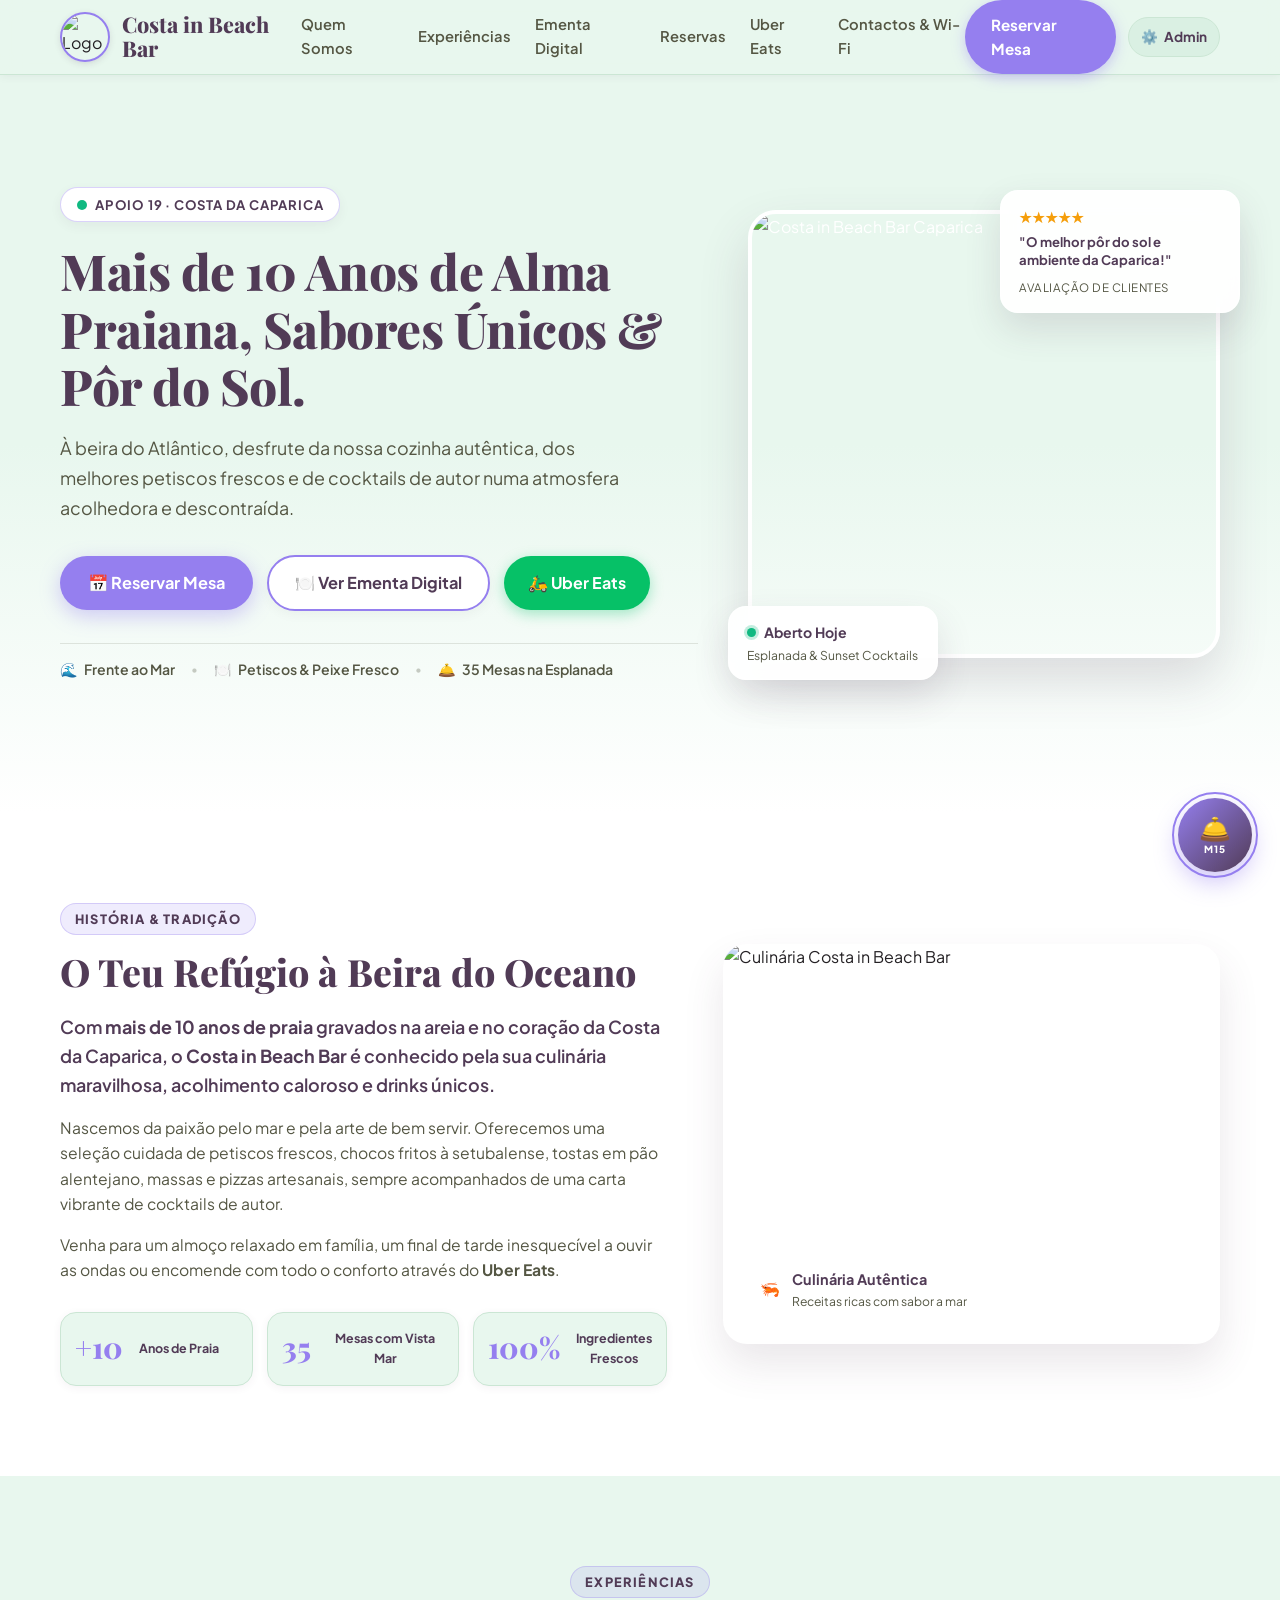
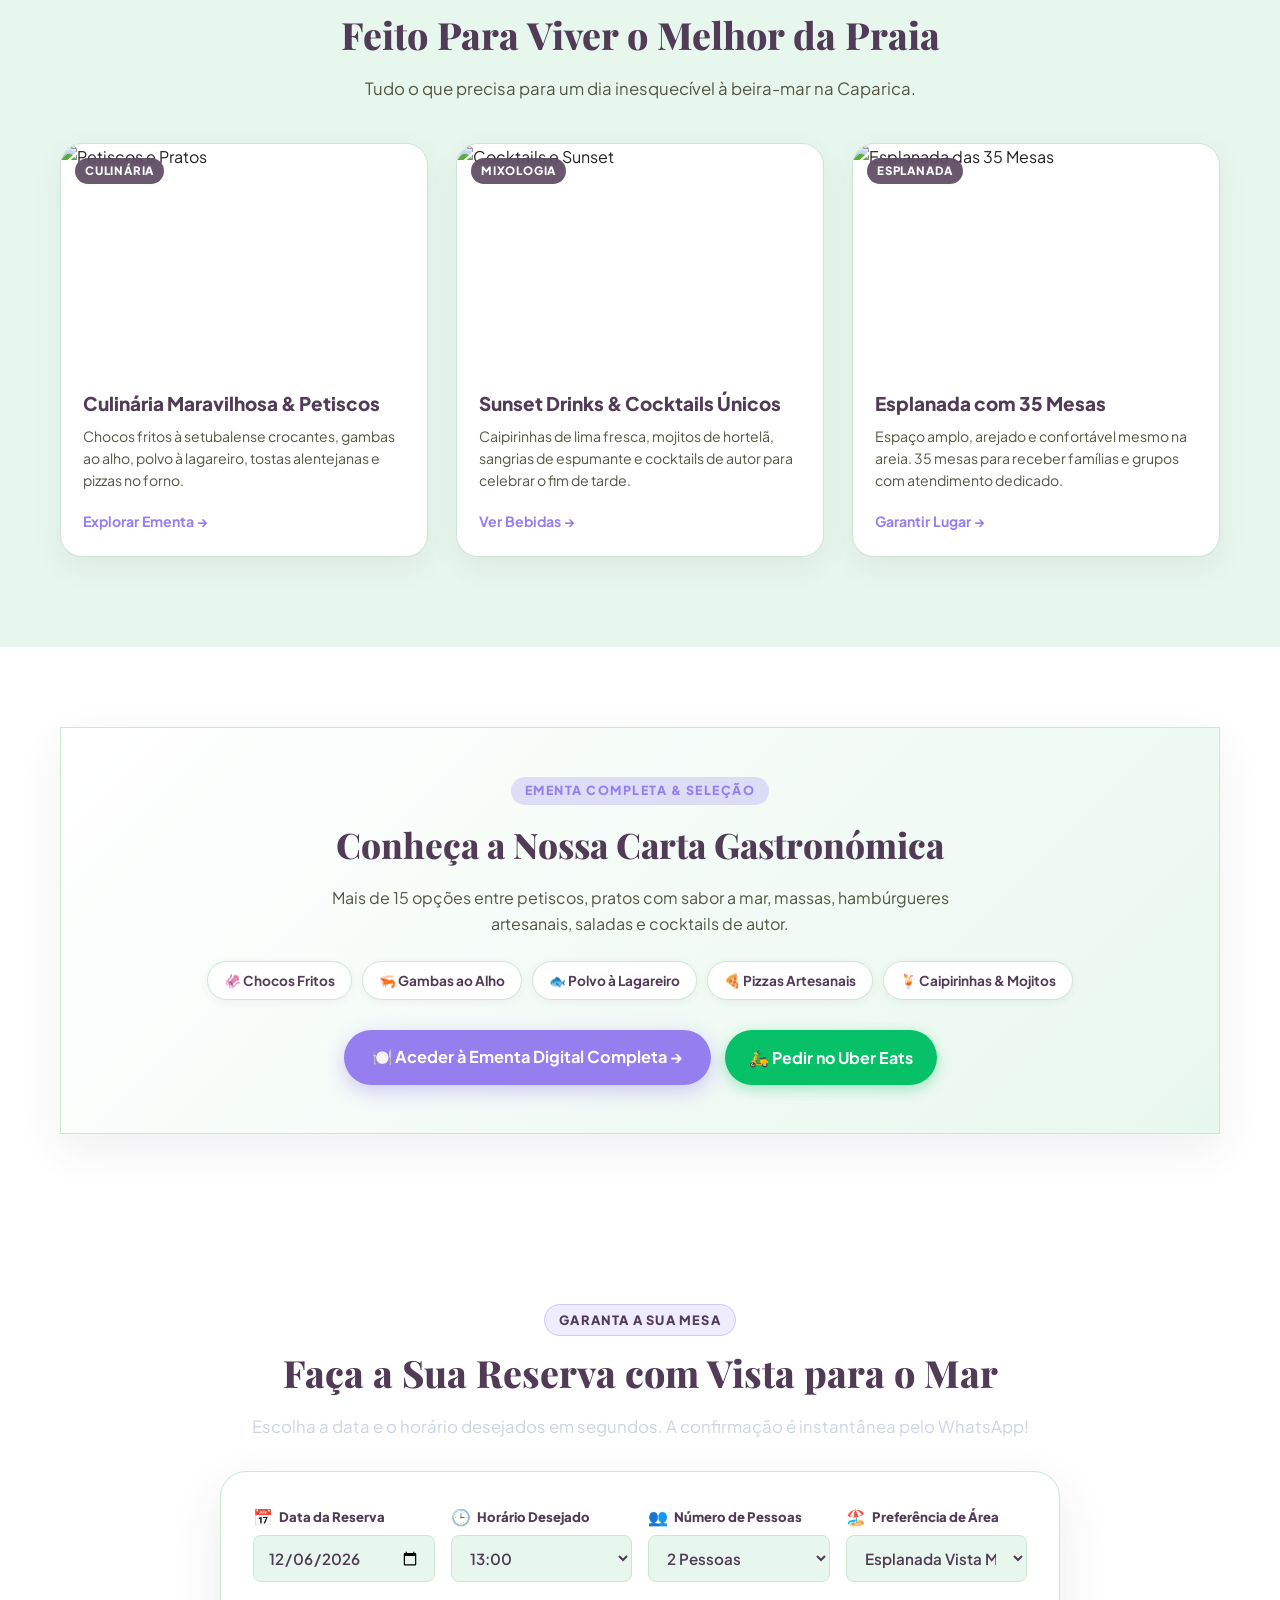
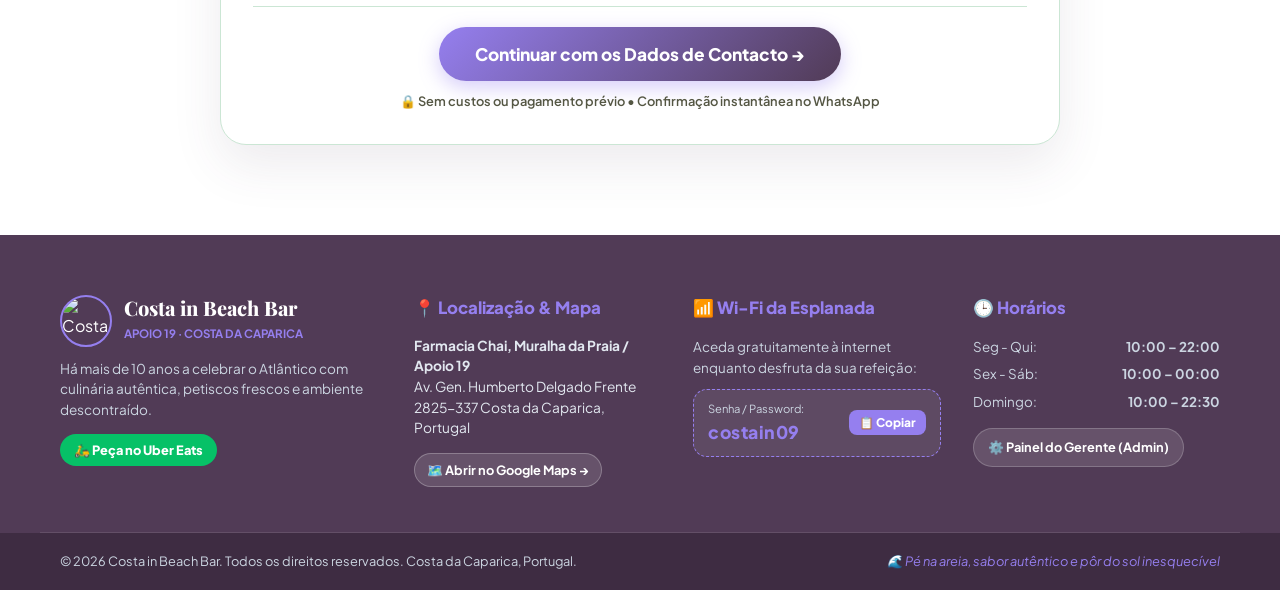
==== commit f73f9847: "feat: ativacao do botao chamar garcom em todas as paginas com alerta em tempo real (local e nuvem) n" ====
--- a/index.html
+++ b/index.html
@@ -2,15 +2,22 @@
 <html lang="pt">
 <head>
   <meta charset="UTF-8">
-  <meta name="viewport" content="width=device-width, initial-scale=1.0, maximum-scale=5.0">
+  <meta name="viewport" content="width=device-width, initial-scale=1.0, maximum-scale=5.0, viewport-fit=cover">
 
   <!-- SEO & Metadados -->
-  <title>Costa In Beach Bar & Club | Costa da Caparica</title>
-  <meta name="description" content="Com mais de 10 anos de praia na Costa da Caparica, o Costa In Beach Bar é conhecido pela sua culinária maravilhosa, petiscos frescos, drinks únicos e sunsets inesquecíveis.">
-  <meta name="keywords" content="costa in beach bar, costa da caparica restaurante, beach club caparica, reservas costa in, ementa costa in">
+  <title>Costa in Beach Bar | Costa da Caparica</title>
+  <meta name="description" content="Com mais de 10 anos de praia na Costa da Caparica, o Costa in Beach Bar é conhecido pela sua culinária autêntica, petiscos frescos, drinks únicos e sunsets inesquecíveis.">
+  <meta name="keywords" content="costa in beach bar, costa da caparica restaurante, apoio 19 caparica, reservas costa in, ementa costa in">
   <meta name="theme-color" content="#957fef">
 
-  <!-- Fontes Oficiais -->
+  <!-- PWA & Compatibilidade Nativa iPhone (iOS) -->
+  <link rel="manifest" href="manifest.json">
+  <meta name="apple-mobile-web-app-capable" content="yes">
+  <meta name="apple-mobile-web-app-status-bar-style" content="default">
+  <meta name="apple-mobile-web-app-title" content="Costa In">
+  <link rel="apple-touch-icon" href="https://dyj6gt4964deb.cloudfront.net/images/1d1ddb83-065b-4f1d-8e0c-fffc8f2f9fbe.jpeg">
+
+  <!-- Fontes Oficiais: Playfair Display + Plus Jakarta Sans + Rubik -->
   <link rel="preconnect" href="https://fonts.googleapis.com">
   <link rel="preconnect" href="https://fonts.gstatic.com" crossorigin>
   <link href="https://fonts.googleapis.com/css2?family=Playfair+Display:ital,wght@0,600;0,700;0,800;1,600&family=Plus+Jakarta+Sans:wght@400;500;600;700;800&family=Rubik:wght@400;500;600;700&display=swap" rel="stylesheet">
@@ -19,31 +26,30 @@
 </head>
 <body class="page-home-clean">
 
-  <!-- ===== CABEÇALHO / NAVBAR LIMPO ===== -->
+  <!-- ===== CABEÇALHO / NAVBAR ELEGANTE ===== -->
   <header class="navbar" id="navbar">
     <div class="container nav-container">
       <a href="#hero" class="nav-logo">
-        <img src="https://dyj6gt4964deb.cloudfront.net/images/1d1ddb83-065b-4f1d-8e0c-fffc8f2f9fbe.jpeg" alt="Logo Costa In Beach Bar" class="logo-img">
+        <img src="https://dyj6gt4964deb.cloudfront.net/images/1d1ddb83-065b-4f1d-8e0c-fffc8f2f9fbe.jpeg" alt="Logo Costa in Beach Bar" class="logo-img">
         <div class="logo-text">
-          <span class="brand-title">Costa In</span>
-          <span class="brand-sub">Beach Bar & Club</span>
+          <span class="brand-title">Costa in Beach Bar</span>
         </div>
       </a>
 
-      <!-- Links de Navegação -->
+      <!-- Links de Navegação Desktop -->
       <nav class="nav-links">
         <a href="#quem-somos">Quem Somos</a>
         <a href="#servicos">Experiências</a>
         <a href="menu.html" class="nav-menu-link">Ementa Digital</a>
         <a href="#reservas">Reservas</a>
-        <a href="https://www.ubereats.com/pt-en/store/costa-in-beach-club/j9DAntXeTrCOyTynN_Exfg?srsltid=AYCX9vIeUFoIWbxunwOSEhuOVMgpFiL8JHHTA4WefKUHWAuq8098JEnL" target="_blank" class="nav-uber-link">Uber Eats</a>
+        <a href="https://www.ubereats.com/pt-en/store/costa-in-beach-club/j9DAntXeTrCOyTynN_Exfg?srsltid=AYCX9vIeUFoIWbxunwOSEhuOVMgpFp8JHHTA4WefKUHWAuq8098JEnL" target="_blank" class="nav-uber-link">Uber Eats</a>
         <a href="#rodape">Contactos & Wi-Fi</a>
       </nav>
 
-      <!-- Ações -->
+      <!-- Ações do Topo -->
       <div class="nav-actions">
         <a href="#reservas" class="btn btn-primary">Reservar Mesa</a>
-        <a href="admin.html" class="btn-admin-link" title="Área de Gerência">
+        <a href="admin.html" class="btn-admin-link" title="Painel do Gerente">
           <span class="admin-icon">⚙️</span>
           <span class="admin-label">Admin</span>
         </a>
@@ -63,156 +69,252 @@
       <a href="#servicos" class="mobile-link">Experiências</a>
       <a href="menu.html" class="mobile-link" style="color: var(--color-lavender); font-weight: 800;">🍽️ Ementa Digital</a>
       <a href="#reservas" class="mobile-link">Fazer Reserva</a>
-      <a href="https://www.ubereats.com/pt-en/store/costa-in-beach-club/j9DAntXeTrCOyTynN_Exfg?srsltid=AYCX9vIeUFoIWbxunwOSEhuOVMgpFiL8JHHTA4WefKUHWAuq8098JEnL" target="_blank" class="mobile-link uber-highlight">🛵 Pedir no Uber Eats</a>
+      <a href="https://www.ubereats.com/pt-en/store/costa-in-beach-club/j9DAntXeTrCOyTynN_Exfg?srsltid=AYCX9vIeUFoIWbxunwOSEhuOVMgpFp8JHHTA4WefKUHWAuq8098JEnL" target="_blank" class="mobile-link uber-highlight">🛵 Pedir no Uber Eats</a>
       <a href="#rodape" class="mobile-link">Localização & Wi-Fi</a>
       <a href="admin.html" class="mobile-link admin-nav-link">⚙️ Painel do Gerente (Admin)</a>
     </div>
   </header>
 
-  <!-- ===== HERO SECTION ELEGANTE & LIMPO ===== -->
-  <section class="hero hero-clean" id="hero">
-    <div class="hero-overlay"></div>
-    <div class="container hero-content text-center">
-      <div class="hero-tag">
-        <span class="pulse-dot"></span> Apoio 19 · Costa da Caparica
-      </div>
-      <h1 class="hero-title">Mais de 10 Anos de Alma Praiana, Sabores Únicos e Pôr do Sol.</h1>
-      <p class="hero-desc">
-        A brisa do Atlântico, os melhores petiscos da praia, cocktails refrescantes e uma atmosfera única onde o tempo abranda ao ritmo das ondas.
-      </p>
-
-      <div class="hero-buttons justify-center">
-        <a href="#reservas" class="btn btn-hero-primary">📅 Reservar a Sua Mesa</a>
-        <a href="menu.html" class="btn btn-hero-secondary">🍽️ Ver Ementa Digital</a>
-        <a href="https://www.ubereats.com/pt-en/store/costa-in-beach-club/j9DAntXeTrCOyTynN_Exfg?srsltid=AYCX9vIeUFoIWbxunwOSEhuOVMgpFiL8JHHTA4WefKUHWAuq8098JEnL" 
-           target="_blank" rel="noopener noreferrer" class="btn btn-hero-uber">
-          <span>🛵</span> Uber Eats
-        </a>
-      </div>
+  <!-- ===== NOVO LAYOUT DO HERO: SPLIT EDITORIAL COSTA CHIC ===== -->
+  <section class="hero hero-split" id="hero">
+    <div class="container hero-split-container">
+      
+      <!-- Coluna da Esquerda: Textos, Chamadas e Badges -->
+      <div class="hero-split-text">
+        <div class="hero-location-pill">
+          <span class="pulse-dot"></span>
+          <span>Apoio 19 · Costa da Caparica</span>
+        </div>
+
+        <h1 class="hero-split-title">
+          Mais de 10 Anos de Alma Praiana, Sabores Únicos & Pôr do Sol.
+        </h1>
+
+        <p class="hero-split-lead">
+          À beira do Atlântico, desfrute da nossa cozinha autêntica, dos melhores petiscos frescos e de cocktails de autor numa atmosfera acolhedora e descontraída.
+        </p>
+
+        <!-- Ações Principais -->
+        <div class="hero-split-buttons">
+          <a href="#reservas" class="btn btn-hero-pill-primary">
+            <span>📅 Reservar Mesa</span>
+          </a>
+          <a href="menu.html" class="btn btn-hero-pill-secondary">
+            <span>🍽️ Ver Ementa Digital</span>
+          </a>
+          <a href="https://www.ubereats.com/pt-en/store/costa-in-beach-club/j9DAntXeTrCOyTynN_Exfg?srsltid=AYCX9vIeUFoIWbxunwOSEhuOVMgpFp8JHHTA4WefKUHWAuq8098JEnL" 
+             target="_blank" rel="noopener noreferrer" class="btn btn-hero-pill-uber">
+            <span>🛵 Uber Eats</span>
+          </a>
+        </div>
+
+        <!-- Barra de Destaques Rápidos -->
+        <div class="hero-trust-bar">
+          <div class="trust-item">
+            <span class="trust-icon">🌊</span>
+            <span class="trust-text">Frente ao Mar</span>
+          </div>
+          <div class="trust-separator">•</div>
+          <div class="trust-item">
+            <span class="trust-icon">🍽️</span>
+            <span class="trust-text">Petiscos & Peixe Fresco</span>
+          </div>
+          <div class="trust-separator">•</div>
+          <div class="trust-item">
+            <span class="trust-icon">🛎️</span>
+            <span class="trust-text">35 Mesas na Esplanada</span>
+          </div>
+        </div>
+      </div>
+
+      <!-- Coluna da Direita: Composição Visual Moderna -->
+      <div class="hero-split-visual">
+        <div class="hero-card-composition">
+          
+          <!-- Imagem Principal Curada -->
+          <div class="hero-main-photo-frame">
+            <img src="https://dyj6gt4964deb.cloudfront.net/images/16230ac9-dcb9-4224-a988-2d61c60b96ae.jpeg" 
+                 alt="Costa in Beach Bar Caparica" class="hero-composition-img">
+            <div class="hero-photo-gradient-overlay"></div>
+          </div>
+
+          <!-- Card Flutuante 1: Avaliação / Clientes -->
+          <div class="floating-glass-card float-card-top">
+            <div class="float-card-stars">★★★★★</div>
+            <p class="float-card-quote">"O melhor pôr do sol e ambiente da Caparica!"</p>
+            <span class="float-card-author">Avaliação de Clientes</span>
+          </div>
+
+          <!-- Card Flutuante 2: Status do Bar -->
+          <div class="floating-glass-card float-card-bottom">
+            <div class="float-badge-indicator">
+              <span class="green-live-dot"></span>
+              <strong>Aberto Hoje</strong>
+            </div>
+            <p class="float-sub-info">Esplanada & Sunset Cocktails</p>
+          </div>
+
+        </div>
+      </div>
+
     </div>
   </section>
 
-  <!-- ===== QUEM SOMOS NÓS ===== -->
-  <section class="about-section" id="quem-somos">
-    <div class="container about-grid">
+  <!-- ===== QUEM SOMOS NÓS (ESTILO MAGAZINE EDITORIAL) ===== -->
+  <section class="about-section about-section-modern" id="quem-somos">
+    <div class="container about-modern-grid">
+      
+      <!-- Coluna de Texto e História -->
       <div class="about-text-col">
-        <div class="section-badge">QUEM SOMOS</div>
-        <h2 class="section-title">O Teu Refúgio à Beira do Oceano</h2>
+        <span class="section-badge badge-modern">HISTÓRIA & TRADIÇÃO</span>
+        <h2 class="section-title title-modern">O Teu Refúgio à Beira do Oceano</h2>
+        
         <p class="about-lead">
-          Com mais de 10 anos de história gravados na areia e no coração da Caparica, o <strong>Costa In Beach Bar</strong> é conhecido pelo acolhimento caloroso e pela gastronomia autêntica.
+          Com <strong>mais de 10 anos de praia</strong> gravados na areia e no coração da Costa da Caparica, o <strong>Costa in Beach Bar</strong> é conhecido pela sua culinária maravilhosa, acolhimento caloroso e drinks únicos.
         </p>
         <p class="about-paragraph">
-          Nascemos da paixão pelo mar e pela arte de bem servir. Oferecemos uma seleção cuidada de peixe fresco, chocos à setubalense, tostas em pão alentejano, massas e pizzas artesanais, acompanhados de uma carta vibrante de cocktails de autor.
+          Nascemos da paixão pelo mar e pela arte de bem servir. Oferecemos uma seleção cuidada de petiscos frescos, chocos fritos à setubalense, tostas em pão alentejano, massas e pizzas artesanais, sempre acompanhados de uma carta vibrante de cocktails de autor.
         </p>
         <p class="about-paragraph">
-          Venha para um brunch descontraído, um almoço em família, um final de tarde inesquecível ao som das ondas ou encomende confortavelmente pelo <strong>Uber Eats</strong>.
+          Venha para um almoço relaxado em família, um final de tarde inesquecível a ouvir as ondas ou encomende com todo o conforto através do <strong>Uber Eats</strong>.
         </p>
-        
-        <div class="about-highlights-clean">
-          <div class="highlight-clean-item">
-            <span class="h-number">+10</span>
-            <span class="h-text">Anos de Praia</span>
-          </div>
-          <div class="highlight-clean-item">
-            <span class="h-number">35</span>
-            <span class="h-text">Mesas com Vista Mar</span>
-          </div>
-          <div class="highlight-clean-item">
-            <span class="h-number">100%</span>
-            <span class="h-text">Ingredientes Selecionados</span>
-          </div>
-        </div>
-      </div>
-
-      <div class="about-visual-col">
-        <div class="about-card-banner">
-          <img src="https://dyj6gt4964deb.cloudfront.net/images/16230ac9-dcb9-4224-a988-2d61c60b96ae.jpeg" alt="Costa In Beach Bar Panorâmica" class="about-main-photo">
-        </div>
-      </div>
+
+        <!-- Métricas em Cartões Minimalistas -->
+        <div class="about-stats-cards">
+          <div class="stat-card">
+            <span class="stat-value">+10</span>
+            <span class="stat-label">Anos de Praia</span>
+          </div>
+          <div class="stat-card">
+            <span class="stat-value">35</span>
+            <span class="stat-label">Mesas com Vista Mar</span>
+          </div>
+          <div class="stat-card">
+            <span class="stat-value">100%</span>
+            <span class="stat-label">Ingredientes Frescos</span>
+          </div>
+        </div>
+      </div>
+
+      <!-- Coluna de Imagem / Foto do Prato em Destaque -->
+      <div class="about-photo-col">
+        <div class="about-photo-wrapper">
+          <img src="https://dyj6gt4964deb.cloudfront.net/images/7f4e0499-f35c-4fec-a4e7-69a370eb5e8b.jpeg" 
+               alt="Culinária Costa in Beach Bar" class="about-featured-img">
+          <div class="about-photo-badge">
+            <span class="badge-icon">🦐</span>
+            <div>
+              <strong>Culinária Autêntica</strong>
+              <p>Receitas ricas com sabor a mar</p>
+            </div>
+          </div>
+        </div>
+      </div>
+
     </div>
   </section>
 
-  <!-- ===== NOSSAS EXPERIÊNCIAS ===== -->
-  <section class="services-section" id="servicos">
+  <!-- ===== NOSSAS EXPERIÊNCIAS (MODERN BENTO CARDS) ===== -->
+  <section class="services-section services-section-modern" id="servicos">
     <div class="container">
       <div class="section-header text-center">
-        <span class="section-badge">EXPERIÊNCIAS</span>
-        <h2 class="section-title">Feito Para Desfrutar a Praia</h2>
-        <p class="section-subtitle">Momentos pensados para quem procura conforto, boa comida e sunsets únicos.</p>
-      </div>
-
-      <div class="services-grid services-grid-clean">
+        <span class="section-badge badge-modern">EXPERIÊNCIAS</span>
+        <h2 class="section-title title-modern">Feito Para Viver o Melhor da Praia</h2>
+        <p class="section-subtitle">Tudo o que precisa para um dia inesquecível à beira-mar na Caparica.</p>
+      </div>
+
+      <div class="services-modern-grid">
+        
         <!-- Card 1 -->
-        <article class="service-card">
-          <div class="service-img-wrap">
-            <img src="https://dyj6gt4964deb.cloudfront.net/images/7f4e0499-f35c-4fec-a4e7-69a370eb5e8b.jpeg" alt="Gastronomia">
-          </div>
-          <div class="service-info">
+        <article class="service-bento-card">
+          <div class="bento-img-box">
+            <img src="https://dyj6gt4964deb.cloudfront.net/images/7bf22938-6efb-432b-8ce4-8428edd068f8.jpeg" alt="Petiscos e Pratos">
+            <span class="bento-tag">Culinária</span>
+          </div>
+          <div class="bento-content">
             <h3>Culinária Maravilhosa & Petiscos</h3>
-            <p>Chocos fritos à setubalense, saladas frescas, massas, tostas no pão alentejano e pratos que homenageiam o Atlântico.</p>
-            <a href="menu.html" class="service-link">Consultar Ementa &rarr;</a>
+            <p>Chocos fritos à setubalense crocantes, gambas ao alho, polvo à lagareiro, tostas alentejanas e pizzas no forno.</p>
+            <a href="menu.html" class="bento-link">Explorar Ementa &rarr;</a>
           </div>
         </article>
 
         <!-- Card 2 -->
-        <article class="service-card">
-          <div class="service-img-wrap">
-            <img src="https://dyj6gt4964deb.cloudfront.net/images/ebe04665-e7f2-4e4e-8679-c4f14237f811.jpeg" alt="Cocktails">
-          </div>
-          <div class="service-info">
-            <h3>Sunset Drinks & Cocktails</h3>
-            <p>Sangrias de fruta fresca, caipirinhas perfeitas, mojitos e cocktails de assinatura ideais para celebrar o entardecer.</p>
-            <a href="menu.html" class="service-link">Ver Carta de Bebidas &rarr;</a>
+        <article class="service-bento-card">
+          <div class="bento-img-box">
+            <img src="https://dyj6gt4964deb.cloudfront.net/images/ebe04665-e7f2-4e4e-8679-c4f14237f811.jpeg" alt="Cocktails e Sunset">
+            <span class="bento-tag">Mixologia</span>
+          </div>
+          <div class="bento-content">
+            <h3>Sunset Drinks & Cocktails Únicos</h3>
+            <p>Caipirinhas de lima fresca, mojitos de hortelã, sangrias de espumante e cocktails de autor para celebrar o fim de tarde.</p>
+            <a href="menu.html" class="bento-link">Ver Bebidas &rarr;</a>
           </div>
         </article>
 
         <!-- Card 3 -->
-        <article class="service-card">
-          <div class="service-img-wrap">
-            <img src="https://dyj6gt4964deb.cloudfront.net/images/crop-a8266a99-cc0c-4fb9-a9aa-31f64d62c3c0.jpeg" alt="Esplanada">
-          </div>
-          <div class="service-info">
+        <article class="service-bento-card">
+          <div class="bento-img-box">
+            <img src="https://dyj6gt4964deb.cloudfront.net/images/crop-a8266a99-cc0c-4fb9-a9aa-31f64d62c3c0.jpeg" alt="Esplanada das 35 Mesas">
+            <span class="bento-tag">Esplanada</span>
+          </div>
+          <div class="bento-content">
             <h3>Esplanada com 35 Mesas</h3>
-            <p>Espaço amplo e arejado com cerca de 35 mesas preparadas para grupos, amigos e famílias, com vista panorâmica para o oceano.</p>
-            <a href="#reservas" class="service-link">Fazer Reserva &rarr;</a>
+            <p>Espaço amplo, arejado e confortável mesmo na areia. 35 mesas para receber famílias e grupos com atendimento dedicado.</p>
+            <a href="#reservas" class="bento-link">Garantir Lugar &rarr;</a>
           </div>
         </article>
+
       </div>
     </div>
   </section>
 
-  <!-- ===== CONVITE ELEGANTE PARA A EMENTA ===== -->
+  <!-- ===== CONVITE ELEGANTE PARA A EMENTA (SHOWCASE BANNER) ===== -->
   <section class="menu-teaser-section">
     <div class="container">
-      <div class="menu-teaser-card">
-        <div class="menu-teaser-content">
-          <span class="section-badge badge-light">EMENTA COMPLETA</span>
-          <h2>Conheça a Nossa Carta Gastronómica</h2>
-          <p>
-            Petiscos, pratos principais, opções vegetarianas, pizzas artesanais, hambúrgueres gourmet e cocktails de autor.
+      <div class="menu-teaser-card modern-ribbon">
+        <div class="menu-teaser-content text-center">
+          <span class="section-badge badge-light">EMENTA COMPLETA & SELEÇÃO</span>
+          <h2 class="teaser-title">Conheça a Nossa Carta Gastronómica</h2>
+          <p class="teaser-desc">
+            Mais de 15 opções entre petiscos, pratos com sabor a mar, massas, hambúrgueres artesanais, saladas e cocktails de autor.
           </p>
-          <a href="menu.html" class="btn btn-hero-primary btn-menu-direct">
-            🍽️ Aceder à Ementa Digital Completa &rarr;
-          </a>
+
+          <div class="teaser-pills-row">
+            <span class="t-pill">🦑 Chocos Fritos</span>
+            <span class="t-pill">🦐 Gambas ao Alho</span>
+            <span class="t-pill">🐟 Polvo à Lagareiro</span>
+            <span class="t-pill">🍕 Pizzas Artesanais</span>
+            <span class="t-pill">🍹 Caipirinhas & Mojitos</span>
+          </div>
+
+          <div class="teaser-actions-row">
+            <a href="menu.html" class="btn btn-hero-pill-primary">
+              🍽️ Aceder à Ementa Digital Completa &rarr;
+            </a>
+            <a href="https://www.ubereats.com/pt-en/store/costa-in-beach-club/j9DAntXeTrCOyTynN_Exfg?srsltid=AYCX9vIeUFoIWbxunwOSEhuOVMgpFp8JHHTA4WefKUHWAuq8098JEnL" 
+               target="_blank" rel="noopener noreferrer" class="btn btn-hero-pill-uber">
+              🛵 Pedir no Uber Eats
+            </a>
+          </div>
         </div>
       </div>
     </div>
   </section>
 
-  <!-- ===== NOVO PAINEL DE RESERVAS SIMPLES & INTUITIVO ===== -->
-  <section class="reservation-section" id="reservas">
+  <!-- ===== PAINEL DE RESERVAS INTUITIVO (CONCIERGE EM 2 PASSOS) ===== -->
+  <section class="reservation-section reservation-modern" id="reservas">
     <div class="container">
       <div class="reservation-simple-wrapper">
         <div class="reservation-intro text-center">
-          <span class="section-badge badge-light">GARANTA A SUA MESA</span>
-          <h2 class="reservation-title">Faça a Sua Reserva com Vista para o Mar</h2>
+          <span class="section-badge badge-modern">GARANTA A SUA MESA</span>
+          <h2 class="reservation-title title-modern">Faça a Sua Reserva com Vista para o Mar</h2>
           <p class="reservation-desc">
             Escolha a data e o horário desejados em segundos. A confirmação é instantânea pelo WhatsApp!
           </p>
         </div>
 
-        <!-- Seletor Rápido (Passo 1) -->
-        <div class="booking-quick-card">
+        <!-- Formulário Passo 1 -->
+        <div class="booking-quick-card modern-booking-card">
           <div class="booking-inputs-grid">
             
             <div class="booking-field">
@@ -280,24 +382,24 @@
     </div>
   </section>
 
-  <!-- ===== RODAPÉ UNIFICADO ===== -->
+  <!-- ===== RODAPÉ UNIFICADO COM LOCALIZAÇÃO E WI-FI ===== -->
   <footer class="footer-main" id="rodape">
     <div class="container footer-grid-unified">
       
       <!-- Coluna 1: Marca -->
       <div class="footer-col brand-col">
         <div class="footer-logo">
-          <img src="https://dyj6gt4964deb.cloudfront.net/images/1d1ddb83-065b-4f1d-8e0c-fffc8f2f9fbe.jpeg" alt="Costa In Logo" class="footer-logo-img">
+          <img src="https://dyj6gt4964deb.cloudfront.net/images/1d1ddb83-065b-4f1d-8e0c-fffc8f2f9fbe.jpeg" alt="Costa in Beach Bar Logo" class="footer-logo-img">
           <div>
-            <h3>Costa In Beach Bar</h3>
-            <span class="footer-sub">Beach Bar & Club · Costa da Caparica</span>
+            <h3>Costa in Beach Bar</h3>
+            <span class="footer-sub">Apoio 19 · Costa da Caparica</span>
           </div>
         </div>
         <p class="footer-bio">
           Há mais de 10 anos a celebrar o Atlântico com culinária autêntica, petiscos frescos e ambiente descontraído.
         </p>
         <div class="footer-uber-link">
-          <a href="https://www.ubereats.com/pt-en/store/costa-in-beach-club/j9DAntXeTrCOyTynN_Exfg?srsltid=AYCX9vIeUFoIWbxunwOSEhuOVMgpFiL8JHHTA4WefKUHWAuq8098JEnL" target="_blank" class="uber-pill-link">
+          <a href="https://www.ubereats.com/pt-en/store/costa-in-beach-club/j9DAntXeTrCOyTynN_Exfg?srsltid=AYCX9vIeUFoIWbxunwOSEhuOVMgpFp8JHHTA4WefKUHWAuq8098JEnL" target="_blank" class="uber-pill-link">
             🛵 Peça no Uber Eats
           </a>
         </div>
@@ -352,11 +454,94 @@
 
     <div class="footer-bottom-bar">
       <div class="container footer-bottom-content">
-        <p>© 2026 Costa In Beach Bar & Club. Todos os direitos reservados. Costa da Caparica, Portugal.</p>
+        <p>© 2026 Costa in Beach Bar. Todos os direitos reservados. Costa da Caparica, Portugal.</p>
         <span class="footer-tagline">🌊 Pé na areia, sabor autêntico e pôr do sol inesquecível</span>
       </div>
     </div>
   </footer>
+
+  <!-- ===== BARRA NATIVA INFERIOR PARA IPHONE 15 (MOBILE BOTTOM BAR) ===== -->
+  <nav class="ios-bottom-bar" id="iosBottomBar">
+    <a href="#hero" class="ios-bar-item active">
+      <span class="ios-icon">🏠</span>
+      <span class="ios-label">Início</span>
+    </a>
+    <a href="menu.html" class="ios-bar-item">
+      <span class="ios-icon">🍽️</span>
+      <span class="ios-label">Ementa</span>
+    </a>
+    <button type="button" class="ios-bar-item ios-bar-call-btn" id="btnIosCallWaiter" onclick="abrirModalChamada(15)">
+      <span class="ios-icon">🛎️</span>
+      <span class="ios-label">Chamar</span>
+    </button>
+    <a href="#reservas" class="ios-bar-item ios-bar-highlight">
+      <span class="ios-icon">📅</span>
+      <span class="ios-label">Reservar</span>
+    </a>
+    <a href="https://www.ubereats.com/pt-en/store/costa-in-beach-club/j9DAntXeTrCOyTynN_Exfg?srsltid=AYCX9vIeUFoIWbxunwOSEhuOVMgpFp8JHHTA4WefKUHWAuq8098JEnL" target="_blank" class="ios-bar-item">
+      <span class="ios-icon">🛵</span>
+      <span class="ios-label">Uber Eats</span>
+    </a>
+    <a href="admin.html" class="ios-bar-item">
+      <span class="ios-icon">⚙️</span>
+      <span class="ios-label">Admin</span>
+    </a>
+  </nav>
+
+  <!-- =========================================================================
+       BOTÃO REDONDO FLUTUANTE DE CHAMAR O GARÇOM (Ativa alerta no Admin)
+       ========================================================================= -->
+  <div class="floating-call-container" id="floatingCallContainer">
+    <button class="btn-round-call" id="btnOpenCallModal" onclick="abrirModalChamada(15)" aria-label="Chamar Garçom">
+      <div class="bell-wave"></div>
+      <span class="call-icon">🛎️</span>
+      <span class="call-text" id="callBtnText">CHAMAR</span>
+    </button>
+  </div>
+
+  <!-- MODAL DE CHAMADA À MESA (MESAS 1 A 35) -->
+  <div class="modal-overlay" id="modalCallTable">
+    <div class="modal-dialog">
+      <button class="modal-close-btn" id="btnCloseCallModal" onclick="fecharModalChamada()">&times;</button>
+      
+      <div class="modal-header-icon">🛎️</div>
+      <h3 class="modal-title" id="callModalTitle">Chamar Funcionário à Mesa</h3>
+      <p class="modal-subtitle" id="callModalSubtitle">A equipa no balcão receberá o alerta sonoro e visual de imediato no painel de administrador.</p>
+
+      <form id="formCallWaiter">
+        <div class="table-selector-section">
+          <label class="modal-label">Selecione a Sua Mesa (1 a 35):</label>
+          <div class="table-grid" id="tableGridContainer">
+            <!-- Gerado dinamicamente via app.js -->
+          </div>
+          <input type="hidden" id="selectedTableNumber" value="15" required>
+          <p class="table-selected-display" id="tableSelectedDisplay">Mesa selecionada: <strong>MESA 15</strong></p>
+        </div>
+
+        <div class="form-group modal-reason-group">
+          <label class="modal-label" for="callReason">Qual é o motivo da chamada?</label>
+          <select id="callReason" class="modal-select">
+            <option value="Fazer Pedido">🍽️ Fazer novo pedido</option>
+            <option value="Pedir a Conta">💳 Pedir a conta</option>
+            <option value="Dúvida da Ementa">❓ Dúvida sobre a ementa</option>
+            <option value="Outro Auxílio">🙋 Outro auxílio</option>
+          </select>
+        </div>
+
+        <button type="submit" class="btn btn-confirm-call" id="btnConfirmCall">
+          🛎️ Chamar Garçom Agora (Ativar Alerta)
+        </button>
+      </form>
+
+      <!-- Feedback de sucesso -->
+      <div class="call-success-box" id="callSuccessBox" style="display: none;">
+        <span class="success-checkmark">✅</span>
+        <h4>Chamada Enviada ao Painel!</h4>
+        <p id="callSuccessMsg">O alerta para a Mesa 15 foi disparado e já está a tocar no painel de administrador!</p>
+        <button type="button" class="btn btn-close-success" onclick="fecharModalChamada()">Entendido</button>
+      </div>
+    </div>
+  </div>
 
   <!-- =========================================================================
        MODAL DE IDENTIFICAÇÃO DA RESERVA (Passo 2)
@@ -408,7 +593,7 @@
       <div class="modal-header-icon">🎉</div>
       <h3 class="modal-title">Reserva Confirmada com Sucesso!</h3>
       <p class="modal-subtitle" id="reservaFeedbackText">
-        O seu pedido foi registado na agenda do Costa In Beach Bar!
+        O seu pedido foi registado na agenda do Costa in Beach Bar!
       </p>
 
       <div class="reserva-summary-box" id="reservaSummaryBox"></div>
--- a/style.css
+++ b/style.css
@@ -309,18 +309,20 @@
    ============================================================================= */
 .hero {
   position: relative;
-  min-height: 85vh;
-  display: flex;
-  align-items: center;
-  background: url('https://dyj6gt4964deb.cloudfront.net/images/16230ac9-dcb9-4224-a988-2d61c60b96ae.jpeg') center/cover no-repeat;
+  min-height: 75vh;
+  display: flex;
+  align-items: center;
+  background: linear-gradient(145deg, #513b56 0%, #3e2844 55%, #2a1a2e 100%);
   color: var(--text-light);
-  padding: 80px 0 60px;
+  padding: 90px 0 70px;
+  overflow: hidden;
 }
 
 .hero-overlay {
   position: absolute;
   top: 0; left: 0; right: 0; bottom: 0;
-  background: linear-gradient(135deg, rgba(81, 59, 86, 0.92) 0%, rgba(62, 44, 66, 0.78) 60%, rgba(149, 127, 239, 0.5) 100%);
+  background: radial-gradient(circle at 50% 25%, rgba(149, 127, 239, 0.28) 0%, rgba(81, 59, 86, 0.1) 70%, transparent 100%);
+  pointer-events: none;
 }
 
 .hero-content {
@@ -2356,8 +2358,8 @@
     grid-template-columns: repeat(4, 1fr);
   }
   .floating-call-container {
-    bottom: 20px;
-    right: 20px;
+    bottom: 84px;
+    right: 18px;
   }
   .btn-round-call {
     width: 66px;
@@ -2624,3 +2626,658 @@
   border-color: var(--color-lavender);
   background: var(--color-sand);
 }
+
+
+/* =============================================================================
+   NOVO ESTILO DE LAYOUT MODERNO: COASTAL CHIC EDITORIAL
+   ============================================================================= */
+
+/* Hero Split Layout */
+.hero-split {
+  background: linear-gradient(180deg, var(--color-mint) 0%, rgba(232, 247, 238, 0.4) 50%, #ffffff 100%);
+  padding: 60px 0 80px;
+  min-height: 82vh;
+  display: flex;
+  align-items: center;
+}
+
+.hero-split-container {
+  display: grid;
+  grid-template-columns: 1.15fr 0.85fr;
+  gap: 50px;
+  align-items: center;
+}
+
+.hero-location-pill {
+  display: inline-flex;
+  align-items: center;
+  gap: 8px;
+  background: #ffffff;
+  border: 1px solid rgba(149, 127, 239, 0.35);
+  color: var(--color-plum);
+  padding: 6px 16px;
+  border-radius: var(--radius-pill);
+  font-size: 0.82rem;
+  font-weight: 700;
+  text-transform: uppercase;
+  letter-spacing: 0.8px;
+  box-shadow: 0 4px 12px rgba(81, 59, 86, 0.06);
+  margin-bottom: 20px;
+}
+
+.hero-split-title {
+  font-family: var(--font-serif);
+  font-size: 3.1rem;
+  font-weight: 800;
+  color: var(--color-plum);
+  line-height: 1.16;
+  margin-bottom: 18px;
+  letter-spacing: -0.5px;
+}
+
+.hero-split-lead {
+  font-size: 1.12rem;
+  line-height: 1.68;
+  color: var(--color-olive);
+  margin-bottom: 32px;
+  max-width: 560px;
+}
+
+.hero-split-buttons {
+  display: flex;
+  flex-wrap: wrap;
+  align-items: center;
+  gap: 14px;
+  margin-bottom: 32px;
+}
+
+.btn-hero-pill-primary {
+  display: inline-flex;
+  align-items: center;
+  justify-content: center;
+  gap: 8px;
+  background: var(--color-lavender);
+  color: #ffffff;
+  font-weight: 700;
+  font-size: 1.02rem;
+  padding: 14px 28px;
+  border-radius: var(--radius-pill);
+  text-decoration: none;
+  box-shadow: 0 6px 20px rgba(149, 127, 239, 0.4);
+  transition: all var(--transition-fast);
+}
+
+.btn-hero-pill-primary:hover {
+  background: #846de6;
+  transform: translateY(-2px);
+  box-shadow: 0 10px 24px rgba(149, 127, 239, 0.55);
+}
+
+.btn-hero-pill-secondary {
+  display: inline-flex;
+  align-items: center;
+  justify-content: center;
+  gap: 8px;
+  background: #ffffff;
+  color: var(--color-plum);
+  font-weight: 700;
+  font-size: 1.02rem;
+  padding: 13px 26px;
+  border-radius: var(--radius-pill);
+  border: 2px solid var(--color-lavender);
+  text-decoration: none;
+  box-shadow: 0 4px 12px rgba(0, 0, 0, 0.04);
+  transition: all var(--transition-fast);
+}
+
+.btn-hero-pill-secondary:hover {
+  background: var(--color-mint);
+  transform: translateY(-2px);
+}
+
+.btn-hero-pill-uber {
+  display: inline-flex;
+  align-items: center;
+  justify-content: center;
+  gap: 8px;
+  background: #06c167;
+  color: #ffffff;
+  font-weight: 700;
+  font-size: 1rem;
+  padding: 14px 24px;
+  border-radius: var(--radius-pill);
+  text-decoration: none;
+  box-shadow: 0 4px 14px rgba(6, 193, 103, 0.35);
+  transition: all var(--transition-fast);
+}
+
+.btn-hero-pill-uber:hover {
+  background: #05a859;
+  transform: translateY(-2px);
+}
+
+.hero-trust-bar {
+  display: flex;
+  align-items: center;
+  gap: 16px;
+  flex-wrap: wrap;
+  padding-top: 14px;
+  border-top: 1px solid rgba(84, 86, 67, 0.15);
+}
+
+.trust-item {
+  display: flex;
+  align-items: center;
+  gap: 6px;
+  font-size: 0.88rem;
+  font-weight: 600;
+  color: var(--color-olive);
+}
+
+.trust-separator {
+  color: rgba(84, 86, 67, 0.3);
+  font-size: 0.8rem;
+}
+
+/* Composição Visual do Hero */
+.hero-card-composition {
+  position: relative;
+  width: 100%;
+}
+
+.hero-main-photo-frame {
+  position: relative;
+  border-radius: 28px;
+  overflow: hidden;
+  box-shadow: 0 24px 50px rgba(81, 59, 86, 0.16);
+  border: 4px solid #ffffff;
+}
+
+.hero-composition-img {
+  width: 100%;
+  height: 440px;
+  object-fit: cover;
+  display: block;
+  transition: transform 0.6s ease;
+}
+
+.hero-composition-img:hover {
+  transform: scale(1.03);
+}
+
+.floating-glass-card {
+  position: absolute;
+  background: rgba(255, 255, 255, 0.94);
+  backdrop-filter: blur(14px);
+  -webkit-backdrop-filter: blur(14px);
+  border: 1px solid rgba(255, 255, 255, 0.95);
+  border-radius: 18px;
+  box-shadow: 0 16px 36px rgba(81, 59, 86, 0.14);
+  padding: 14px 18px;
+  z-index: 3;
+}
+
+.float-card-top {
+  top: -20px;
+  right: -20px;
+  max-width: 240px;
+}
+
+.float-card-stars {
+  color: #f59e0b;
+  font-size: 0.95rem;
+  margin-bottom: 4px;
+}
+
+.float-card-quote {
+  font-size: 0.82rem;
+  font-weight: 700;
+  color: var(--color-plum);
+  line-height: 1.35;
+  margin-bottom: 4px;
+}
+
+.float-card-author {
+  font-size: 0.72rem;
+  color: var(--color-olive);
+  text-transform: uppercase;
+  letter-spacing: 0.5px;
+}
+
+.float-card-bottom {
+  bottom: -22px;
+  left: -20px;
+  min-width: 210px;
+}
+
+.float-badge-indicator {
+  display: flex;
+  align-items: center;
+  gap: 8px;
+  color: var(--color-plum);
+  font-size: 0.88rem;
+  margin-bottom: 2px;
+}
+
+.green-live-dot {
+  width: 9px;
+  height: 9px;
+  border-radius: 50%;
+  background: #10b981;
+  box-shadow: 0 0 0 3px rgba(16, 185, 129, 0.25);
+}
+
+.float-sub-info {
+  font-size: 0.76rem;
+  color: var(--color-olive);
+  margin: 0;
+}
+
+/* Secção Quem Somos Modern */
+.about-section-modern {
+  padding: 90px 0;
+  background: #ffffff;
+}
+
+.about-modern-grid {
+  display: grid;
+  grid-template-columns: 1.1fr 0.9fr;
+  gap: 56px;
+  align-items: center;
+}
+
+.badge-modern {
+  background: rgba(149, 127, 239, 0.15);
+  color: var(--color-plum);
+  border: 1px solid rgba(149, 127, 239, 0.3);
+  font-weight: 800;
+  font-size: 0.8rem;
+  letter-spacing: 1.2px;
+  padding: 5px 14px;
+  border-radius: var(--radius-pill);
+  display: inline-block;
+  margin-bottom: 14px;
+}
+
+.title-modern {
+  font-family: var(--font-serif);
+  font-size: 2.35rem;
+  font-weight: 800;
+  color: var(--color-plum);
+  margin-bottom: 18px;
+  line-height: 1.22;
+}
+
+.about-stats-cards {
+  display: grid;
+  grid-template-columns: repeat(3, 1fr);
+  gap: 14px;
+  margin-top: 30px;
+}
+
+.stat-card {
+  background: var(--color-mint);
+  border: 1px solid var(--color-sand-border);
+  padding: 16px 14px;
+  border-radius: 16px;
+  text-align: center;
+  transition: transform var(--transition-fast);
+}
+
+.stat-card:hover {
+  transform: translateY(-3px);
+}
+
+.stat-value {
+  display: block;
+  font-family: var(--font-serif);
+  font-size: 1.85rem;
+  font-weight: 800;
+  color: var(--color-lavender);
+  line-height: 1;
+  margin-bottom: 4px;
+}
+
+.stat-label {
+  font-size: 0.78rem;
+  font-weight: 700;
+  color: var(--color-plum);
+}
+
+.about-photo-wrapper {
+  position: relative;
+  border-radius: 24px;
+  overflow: hidden;
+  box-shadow: 0 20px 40px rgba(81, 59, 86, 0.12);
+}
+
+.about-featured-img {
+  width: 100%;
+  height: 400px;
+  object-fit: cover;
+  display: block;
+}
+
+.about-photo-badge {
+  position: absolute;
+  bottom: 20px;
+  left: 20px;
+  right: 20px;
+  background: rgba(255, 255, 255, 0.94);
+  backdrop-filter: blur(12px);
+  border-radius: 14px;
+  padding: 12px 16px;
+  display: flex;
+  align-items: center;
+  gap: 12px;
+  border: 1px solid rgba(255, 255, 255, 0.9);
+}
+
+.about-photo-badge strong {
+  font-size: 0.9rem;
+  color: var(--color-plum);
+}
+
+.about-photo-badge p {
+  font-size: 0.76rem;
+  color: var(--color-olive);
+  margin: 0;
+}
+
+/* Secção de Experiências (Modern Bento Grid) */
+.services-section-modern {
+  padding: 90px 0;
+  background: var(--color-sand);
+}
+
+.services-modern-grid {
+  display: grid;
+  grid-template-columns: repeat(3, 1fr);
+  gap: 28px;
+  margin-top: 40px;
+}
+
+.service-bento-card {
+  background: #ffffff;
+  border-radius: 22px;
+  overflow: hidden;
+  box-shadow: 0 10px 28px rgba(81, 59, 86, 0.08);
+  border: 1px solid var(--color-sand-border);
+  transition: all var(--transition-fast);
+  display: flex;
+  flex-direction: column;
+}
+
+.service-bento-card:hover {
+  transform: translateY(-6px);
+  box-shadow: 0 18px 40px rgba(81, 59, 86, 0.14);
+}
+
+.bento-img-box {
+  position: relative;
+  height: 220px;
+  overflow: hidden;
+}
+
+.bento-img-box img {
+  width: 100%;
+  height: 100%;
+  object-fit: cover;
+  transition: transform 0.5s ease;
+}
+
+.service-bento-card:hover .bento-img-box img {
+  transform: scale(1.06);
+}
+
+.bento-tag {
+  position: absolute;
+  top: 14px;
+  left: 14px;
+  background: rgba(81, 59, 86, 0.85);
+  backdrop-filter: blur(6px);
+  color: #ffffff;
+  font-size: 0.72rem;
+  font-weight: 800;
+  text-transform: uppercase;
+  letter-spacing: 0.8px;
+  padding: 4px 10px;
+  border-radius: var(--radius-pill);
+}
+
+.bento-content {
+  padding: 24px 22px;
+  display: flex;
+  flex-direction: column;
+  flex: 1;
+}
+
+.bento-content h3 {
+  font-size: 1.18rem;
+  font-weight: 800;
+  color: var(--color-plum);
+  margin-bottom: 8px;
+}
+
+.bento-content p {
+  font-size: 0.88rem;
+  color: var(--color-olive);
+  line-height: 1.55;
+  margin-bottom: 18px;
+  flex: 1;
+}
+
+.bento-link {
+  font-weight: 700;
+  font-size: 0.88rem;
+  color: var(--color-lavender);
+  text-decoration: none;
+  display: inline-flex;
+  align-items: center;
+  gap: 4px;
+  transition: gap var(--transition-fast);
+}
+
+.bento-link:hover {
+  gap: 8px;
+}
+
+/* Ribbon da Ementa */
+.modern-ribbon {
+  background: linear-gradient(135deg, #ffffff 0%, var(--color-mint) 100%);
+  border: 1px solid var(--color-sand-border);
+  box-shadow: 0 16px 40px rgba(81, 59, 86, 0.08);
+}
+
+.teaser-title {
+  font-family: var(--font-serif);
+  font-size: 2.2rem;
+  font-weight: 800;
+  color: var(--color-plum);
+  margin-bottom: 12px;
+}
+
+.teaser-desc {
+  font-size: 1rem;
+  color: var(--color-olive);
+  max-width: 620px;
+  margin: 0 auto 24px;
+}
+
+.teaser-pills-row {
+  display: flex;
+  flex-wrap: wrap;
+  justify-content: center;
+  gap: 10px;
+  margin-bottom: 30px;
+}
+
+.t-pill {
+  background: #ffffff;
+  color: var(--color-plum);
+  font-size: 0.85rem;
+  font-weight: 700;
+  padding: 8px 16px;
+  border-radius: var(--radius-pill);
+  box-shadow: 0 2px 8px rgba(81, 59, 86, 0.06);
+  border: 1px solid var(--color-sand-border);
+}
+
+.teaser-actions-row {
+  display: flex;
+  gap: 14px;
+  justify-content: center;
+  flex-wrap: wrap;
+}
+
+/* Módulo de Reservas Moderno */
+.reservation-modern {
+  background: #ffffff;
+  padding: 90px 0;
+}
+
+.modern-booking-card {
+  background: #ffffff;
+  border-radius: 26px;
+  box-shadow: 0 20px 50px rgba(81, 59, 86, 0.1);
+  border: 1px solid var(--color-sand-border);
+}
+
+/* =============================================================================
+   BARRA NATIVA INFERIOR PARA IPHONE / MOBILE (iOS BOTTOM BAR)
+   ============================================================================= */
+.ios-bottom-bar {
+  display: none;
+}
+
+@media (max-width: 768px) {
+  .hero-split {
+    padding: 30px 0 50px;
+    min-height: auto;
+  }
+  
+  .hero-split-container {
+    grid-template-columns: 1fr;
+    gap: 36px;
+  }
+
+  .hero-split-title {
+    font-size: 2.3rem;
+  }
+
+  .hero-split-buttons {
+    flex-direction: column;
+    align-items: stretch;
+  }
+
+  .btn-hero-pill-primary,
+  .btn-hero-pill-secondary,
+  .btn-hero-pill-uber {
+    width: 100%;
+    text-align: center;
+  }
+
+  .float-card-top {
+    right: 5px;
+    top: -15px;
+  }
+
+  .float-card-bottom {
+    left: 5px;
+    bottom: -15px;
+  }
+
+  .about-modern-grid,
+  .services-modern-grid {
+    grid-template-columns: 1fr;
+    gap: 30px;
+  }
+
+  .about-stats-cards {
+    grid-template-columns: repeat(3, 1fr);
+  }
+
+  /* Exibição da Barra Inferior Nativa do iPhone */
+  .ios-bottom-bar {
+    display: flex;
+    position: fixed;
+    bottom: 0;
+    left: 0;
+    right: 0;
+    background: rgba(255, 255, 255, 0.94);
+    backdrop-filter: blur(20px);
+    -webkit-backdrop-filter: blur(20px);
+    border-top: 1px solid rgba(81, 59, 86, 0.1);
+    padding: 8px 10px calc(8px + env(safe-area-inset-bottom, 12px));
+    justify-content: space-around;
+    align-items: center;
+    z-index: 1000;
+    box-shadow: 0 -4px 16px rgba(0, 0, 0, 0.06);
+  }
+
+  .ios-bar-item {
+    display: flex;
+    flex-direction: column;
+    align-items: center;
+    gap: 2px;
+    text-decoration: none;
+    color: var(--color-olive);
+    font-size: 0.68rem;
+    font-weight: 700;
+    padding: 4px 10px;
+    border-radius: 12px;
+    transition: all var(--transition-fast);
+  }
+
+  .ios-bar-item .ios-icon {
+    font-size: 1.25rem;
+    line-height: 1;
+  }
+
+  .ios-bar-item.active,
+  .ios-bar-item:hover {
+    color: var(--color-lavender);
+  }
+
+  .ios-bar-highlight {
+    background: var(--color-mint);
+    color: var(--color-plum) !important;
+    border: 1px solid var(--color-lavender);
+  }
+
+  .ios-bar-call-btn {
+    background: var(--color-lavender);
+    color: #ffffff !important;
+    border: none;
+    border-radius: 50px;
+    padding: 6px 14px;
+    box-shadow: 0 4px 12px rgba(149, 127, 239, 0.45);
+    cursor: pointer;
+    display: flex;
+    flex-direction: column;
+    align-items: center;
+    gap: 2px;
+  }
+
+  .ios-bar-call-btn:hover {
+    background: #846de6;
+  }
+
+  /* Padding extra no rodapé para não ficar coberto pela barra do iPhone */
+  body.page-home-clean,
+  body.page-menu-public,
+  body.page-table-qrcode {
+    padding-bottom: 74px;
+  }
+}
+
+@keyframes slideInDown {
+  from {
+    transform: translateY(-50px);
+    opacity: 0;
+  }
+  to {
+    transform: translateY(0);
+    opacity: 1;
+  }
+}
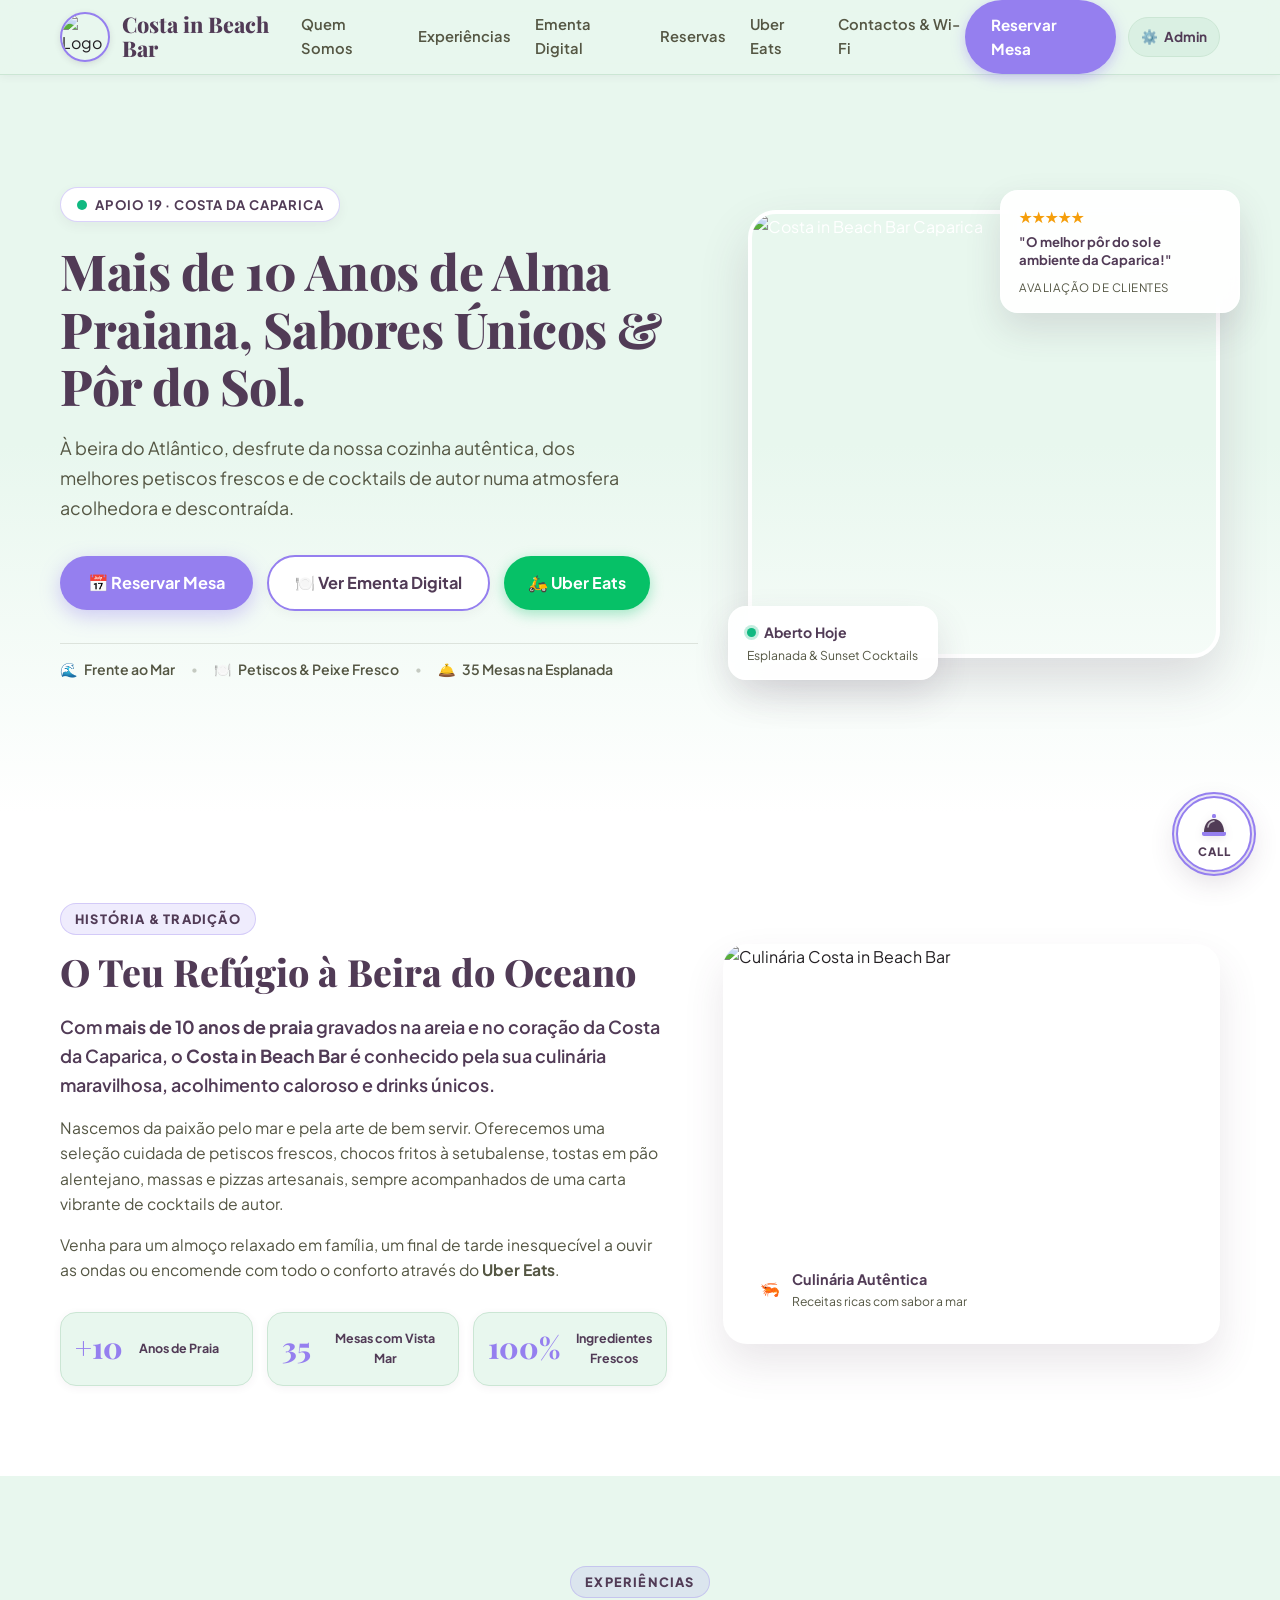
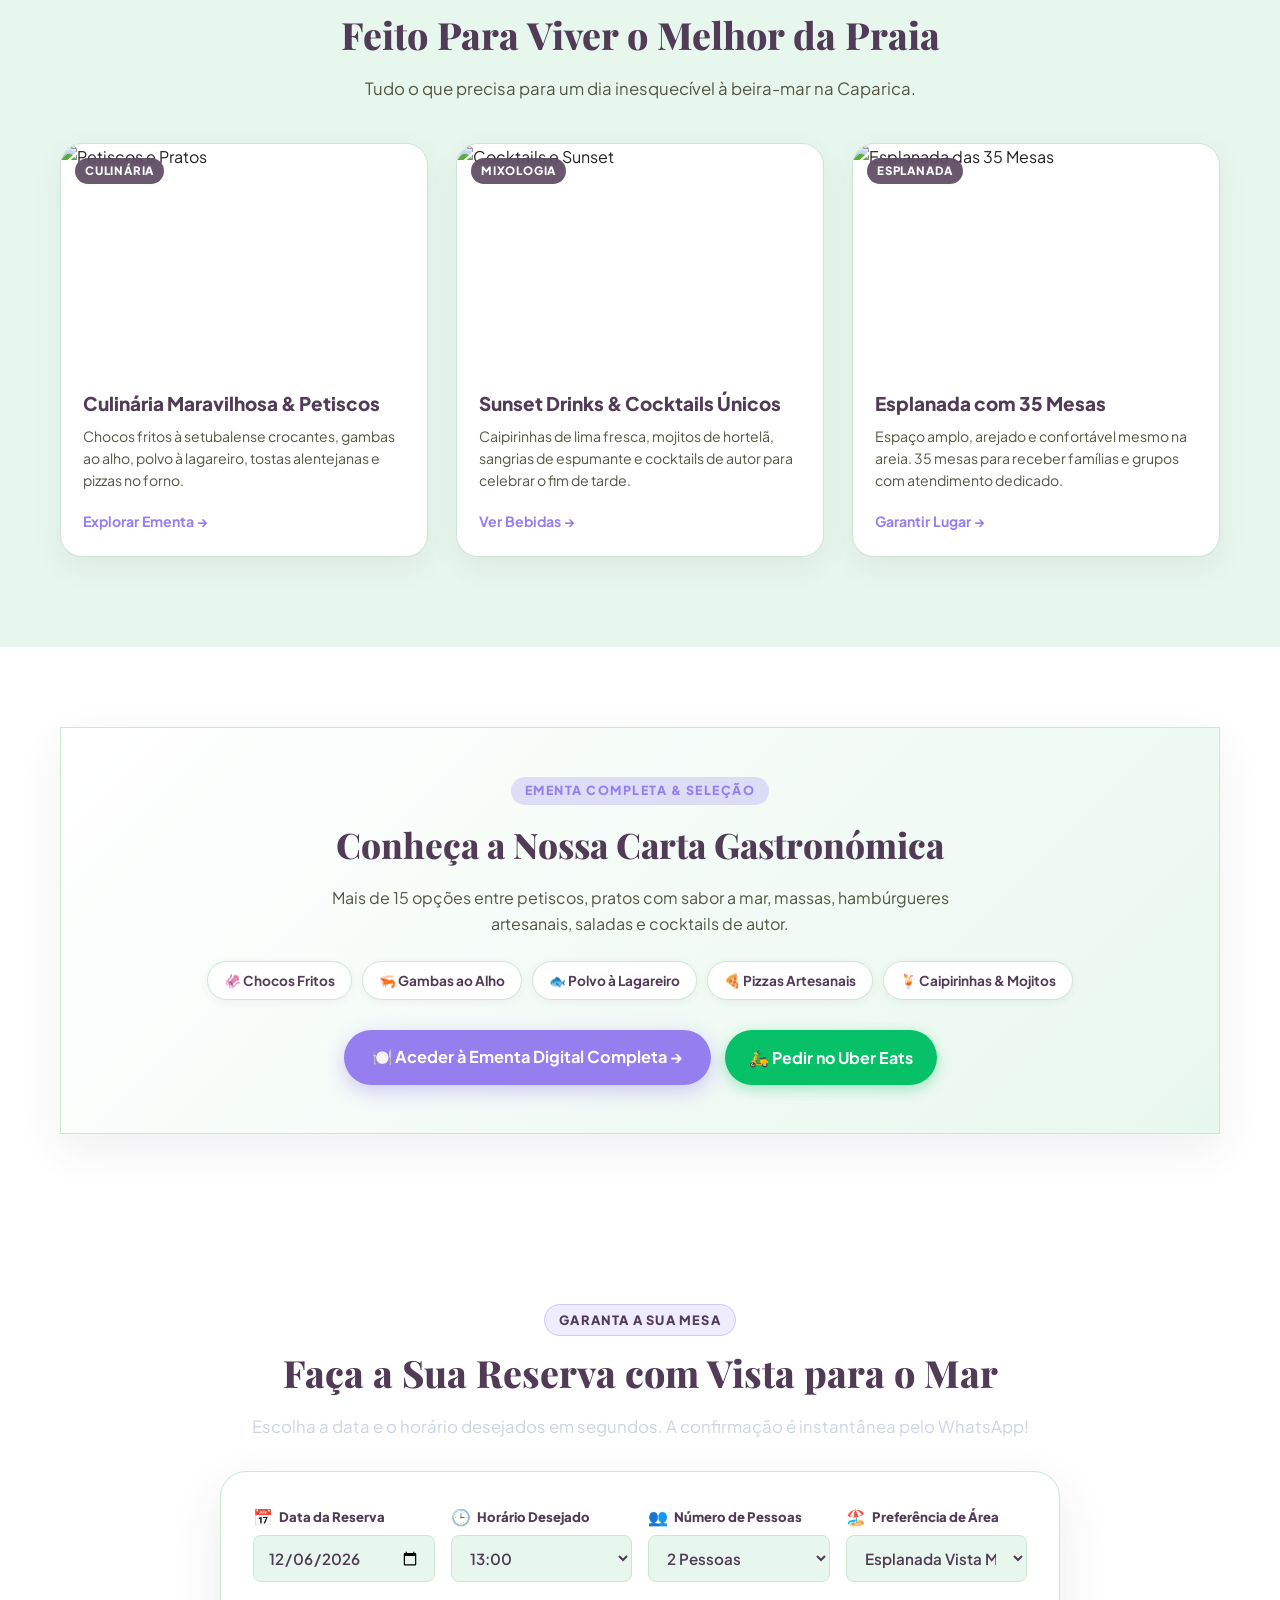
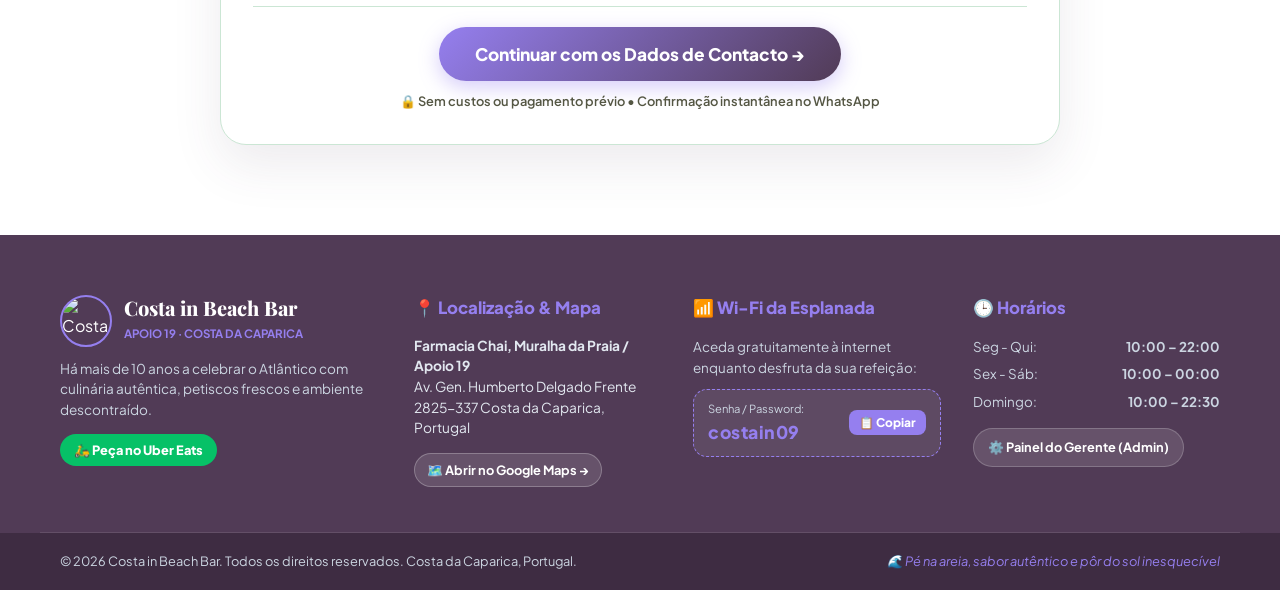
==== commit cc41cd9a: "style: atualizacao do botao de chamada para fundo branco, icone intuitivo de campainha e texto CALL " ====
--- a/index.html
+++ b/index.html
@@ -472,7 +472,7 @@
     </a>
     <button type="button" class="ios-bar-item ios-bar-call-btn" id="btnIosCallWaiter" onclick="abrirModalChamada(15)">
       <span class="ios-icon">🛎️</span>
-      <span class="ios-label">Chamar</span>
+      <span class="ios-label">CALL</span>
     </button>
     <a href="#reservas" class="ios-bar-item ios-bar-highlight">
       <span class="ios-icon">📅</span>
@@ -489,13 +489,20 @@
   </nav>
 
   <!-- =========================================================================
-       BOTÃO REDONDO FLUTUANTE DE CHAMAR O GARÇOM (Ativa alerta no Admin)
+       BOTÃO REDONDO FLUTUANTE DE CHAMAR O GARÇOM (Fundo Branco + Ícone Intuitivo + CALL)
        ========================================================================= -->
   <div class="floating-call-container" id="floatingCallContainer">
-    <button class="btn-round-call" id="btnOpenCallModal" onclick="abrirModalChamada(15)" aria-label="Chamar Garçom">
+    <button class="btn-round-call" id="btnOpenCallModal" onclick="abrirModalChamada(15)" aria-label="Call Waiter - Chamar Atendimento">
       <div class="bell-wave"></div>
-      <span class="call-icon">🛎️</span>
-      <span class="call-text" id="callBtnText">CHAMAR</span>
+      <div class="call-icon">
+        <svg viewBox="0 0 32 32" class="svg-service-bell" fill="none" xmlns="http://www.w3.org/2000/svg">
+          <rect x="14" y="4" width="4" height="4" rx="1.5" fill="#957fef"/>
+          <path d="M6 22C6 14.268 10.477 9 16 9C21.523 9 26 14.268 26 22H6Z" fill="#513b56"/>
+          <path d="M4 23C4 22.4477 4.44772 22 5 22H27C27.5523 22 28 22.4477 28 23V24C28 25.1046 27.1046 26 26 26H6C4.89543 26 4 25.1046 4 24V23Z" fill="#957fef"/>
+          <path d="M10 17C10.5 13.5 13 11.5 16 11" stroke="#ffffff" stroke-width="1.5" stroke-linecap="round" opacity="0.65"/>
+        </svg>
+      </div>
+      <span class="call-text" id="callBtnText">CALL</span>
     </button>
   </div>
 
--- a/style.css
+++ b/style.css
@@ -1366,21 +1366,26 @@
 
 .btn-round-call {
   position: relative;
-  width: 74px;
-  height: 74px;
+  width: 76px;
+  height: 76px;
   border-radius: 50%;
-  background: linear-gradient(135deg, #957fef 0%, #513b56 100%);
-  color: #ffffff;
+  background: #ffffff;
+  color: var(--color-plum);
+  border: 2.5px solid var(--color-lavender);
   display: flex;
   flex-direction: column;
   align-items: center;
   justify-content: center;
-  box-shadow: 0 10px 25px rgba(149, 127, 239, 0.45);
-  transition: transform 0.25s cubic-bezier(0.175, 0.885, 0.32, 1.275);
+  box-shadow: 0 10px 28px rgba(81, 59, 86, 0.16), 0 0 0 3px rgba(149, 127, 239, 0.15);
+  transition: all 0.25s cubic-bezier(0.175, 0.885, 0.32, 1.275);
+  cursor: pointer;
+  z-index: 1000;
 }
 
 .btn-round-call:hover {
-  transform: scale(1.1);
+  transform: scale(1.08) translateY(-2px);
+  box-shadow: 0 14px 34px rgba(81, 59, 86, 0.22), 0 0 0 5px rgba(149, 127, 239, 0.25);
+  border-color: #8168ea;
 }
 
 .bell-wave {
@@ -1388,25 +1393,40 @@
   top: -6px; left: -6px; right: -6px; bottom: -6px;
   border-radius: 50%;
   border: 2px solid var(--color-lavender);
-  animation: bellPulse 2s infinite;
+  animation: bellPulse 2.2s infinite;
   pointer-events: none;
 }
 
 @keyframes bellPulse {
   0% { transform: scale(1); opacity: 0.9; }
-  100% { transform: scale(1.4); opacity: 0; }
+  100% { transform: scale(1.35); opacity: 0; }
 }
 
 .call-icon {
-  font-size: 1.6rem;
+  display: flex;
+  align-items: center;
+  justify-content: center;
   line-height: 1;
 }
 
+.svg-service-bell {
+  width: 32px;
+  height: 32px;
+  filter: drop-shadow(0 2px 4px rgba(81, 59, 86, 0.12));
+  transition: transform 0.2s ease;
+}
+
+.btn-round-call:hover .svg-service-bell {
+  transform: rotate(-8deg) scale(1.06);
+}
+
 .call-text {
-  font-size: 0.62rem;
-  font-weight: 900;
-  letter-spacing: 0.8px;
+  font-size: 0.72rem;
+  font-weight: 800;
+  letter-spacing: 1px;
   margin-top: 2px;
+  color: var(--color-plum);
+  text-transform: uppercase;
 }
 
 /* =============================================================================
